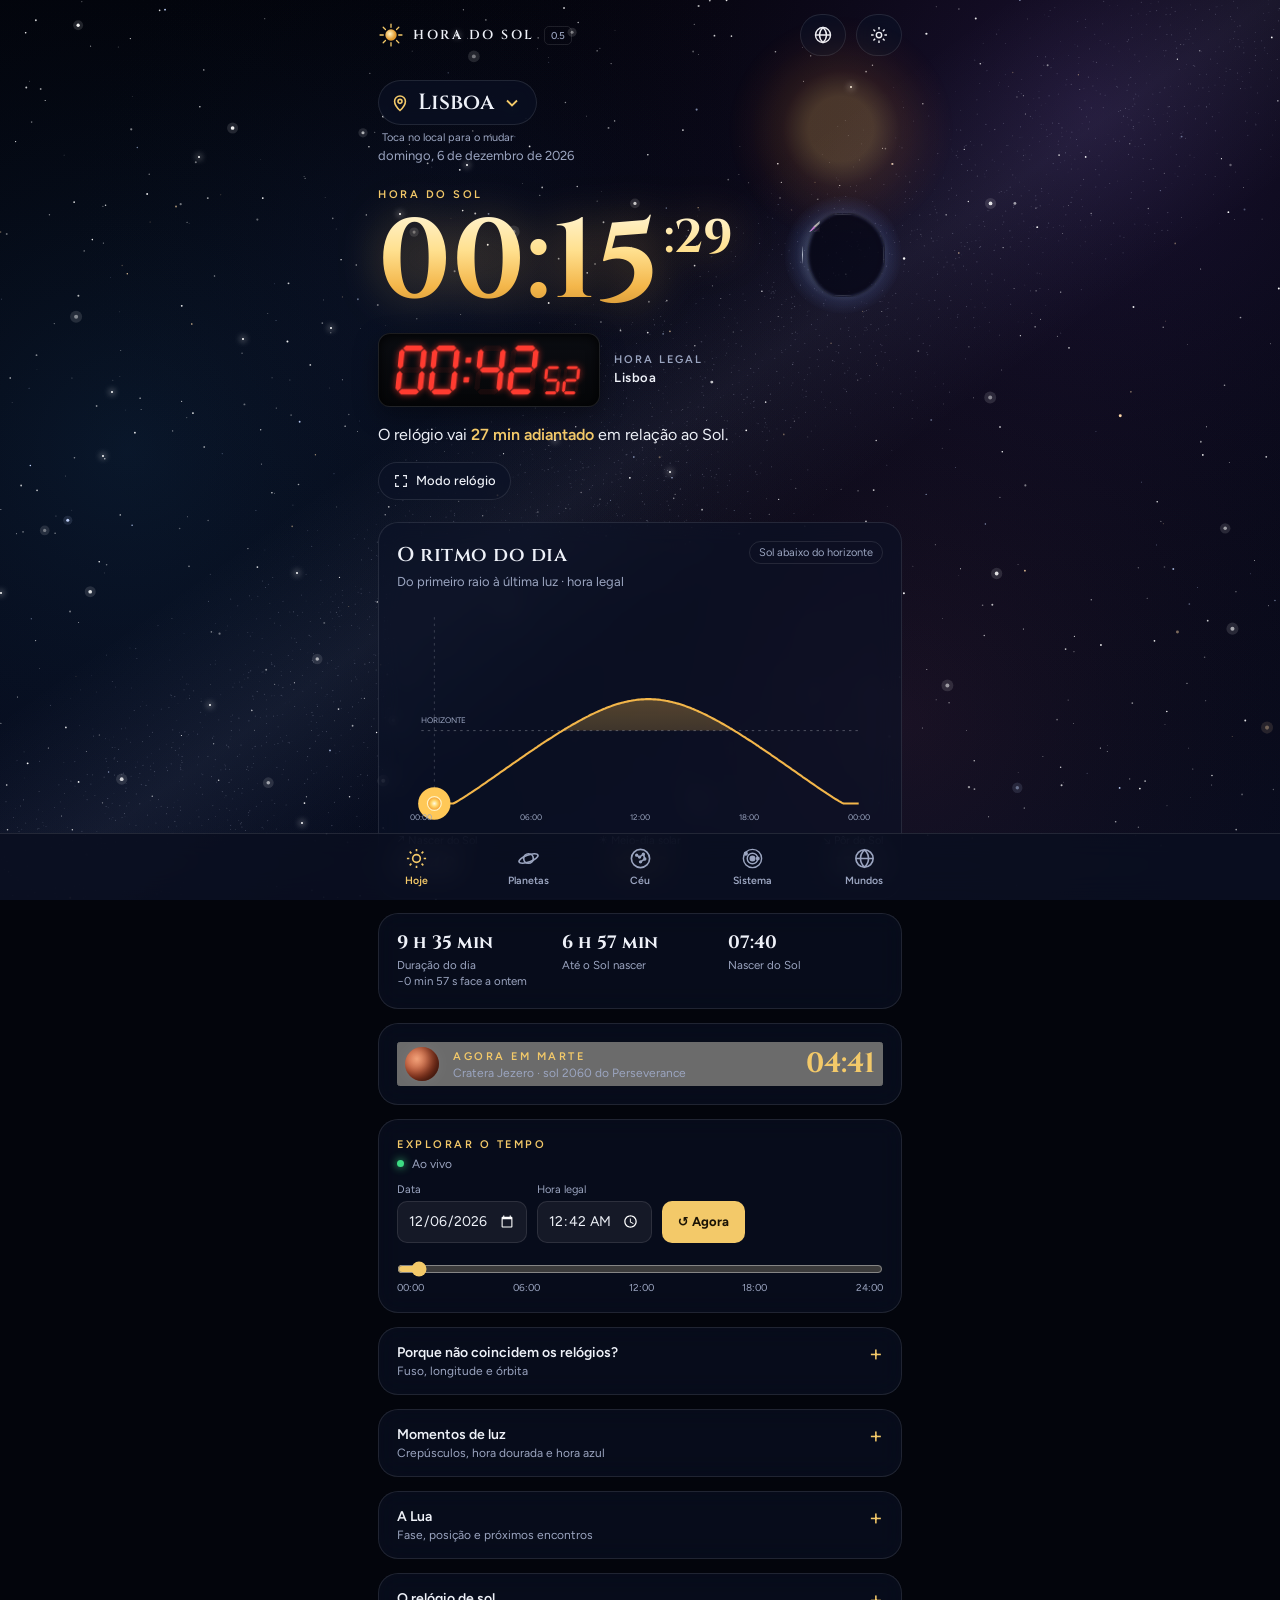
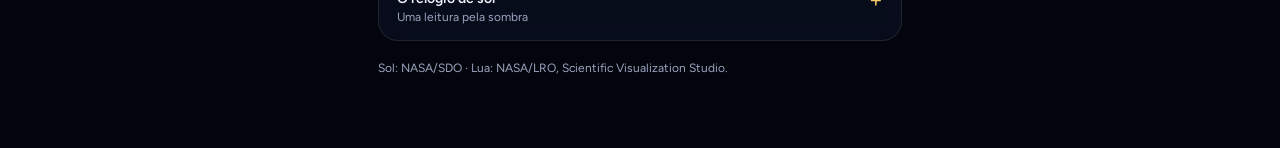
==== preview/index.html @ 91e5e66d "Página de teste 0.5: fotografias da NASA do Sol e da Lua, seletor de local mais claro" ====
<!doctype html>
<html lang="pt-PT">
<head>
<meta charset="utf-8">
<meta name="viewport" content="width=device-width, initial-scale=1, viewport-fit=cover">
<title>Hora do Sol</title>
<meta name="description" content="A hora do Sol e a hora legal, os planetas desta noite e que horas são para o Sol noutros mundos.">
<link rel="manifest" href="manifest.webmanifest?v=5">
<meta name="theme-color" content="#03050c">
<meta name="mobile-web-app-capable" content="yes">
<meta name="apple-mobile-web-app-capable" content="yes">
<meta name="apple-mobile-web-app-title" content="Hora do Sol">
<meta name="apple-mobile-web-app-status-bar-style" content="black-translucent">
<link rel="icon" type="image/png" href="icon-192.png">
<link rel="apple-touch-icon" href="apple-touch-icon.png">
<link rel="preconnect" href="https://fonts.googleapis.com">
<link rel="preconnect" href="https://fonts.gstatic.com" crossorigin>
<link href="https://fonts.googleapis.com/css2?family=Cinzel:wght@500;600;700&family=Figtree:wght@400;500;600;700;800&display=swap" rel="stylesheet">
<style>
:root{--serif:"Cinzel","Trajan Pro",Georgia,serif;--sans:"Figtree",system-ui,-apple-system,"Segoe UI",Roboto,sans-serif;
  --bg:#03050c;--ink:#eef1f8;--soft:#9ba5c0;--line:rgba(255,255,255,.1);--card:rgba(12,18,38,.58);--card-strong:rgba(10,15,32,.86);
  --gold:#f3c969;--gold2:#c98a2e;--accent:#8fb4ff;--lcd:#ff3b30;--lcd-glow:rgba(255,59,48,.75);--nav-h:66px;
  box-sizing:border-box;color-scheme:dark}
*,*::before,*::after{box-sizing:inherit}
[hidden]{display:none!important}
html{scroll-padding-top:env(safe-area-inset-top,0px)}
body{margin:0;background:var(--bg);color:var(--ink);font-family:var(--sans);-webkit-font-smoothing:antialiased;min-height:100vh;
  padding-top:env(safe-area-inset-top,0px);padding-bottom:calc(var(--nav-h) + env(safe-area-inset-bottom,0px))}
body[data-lcd="ambar"]{--lcd:#ffb300;--lcd-glow:rgba(255,179,0,.7)}
body[data-lcd="verde"]{--lcd:#3dff8f;--lcd-glow:rgba(61,255,143,.6)}
body[data-lcd="azul"]{--lcd:#4fc8ff;--lcd-glow:rgba(79,200,255,.7)}
body[data-theme="claro"]{--bg:#e9eef6;--ink:#13203a;--soft:#51607d;--line:rgba(19,32,58,.14);--card:rgba(255,255,255,.78);--card-strong:#fff;--gold:#b7791f;--gold2:#8a560c;--accent:#2f5fc4;color-scheme:light}
#space{position:fixed;inset:0;width:100%;height:100%;z-index:-2;display:block}
body[data-theme="claro"] #space,body[data-theme="claro"] .twinkles{display:none}
body[data-theme="claro"]{background:linear-gradient(180deg,#cfe0f5,#eef2f8 40%,#f5f3ee)}
.twinkles{position:fixed;inset:0;z-index:-1;pointer-events:none}
.twinkles i{position:absolute;width:2px;height:2px;border-radius:50%;background:#fff;box-shadow:0 0 6px 1px rgba(255,255,255,.8);animation:tw 4s ease-in-out infinite}
@keyframes tw{0%,100%{opacity:.15}50%{opacity:1}}
.wrap{max-width:560px;margin:0 auto;padding:0 18px}
button{font-family:inherit}
:focus-visible{outline:2px solid var(--gold);outline-offset:3px}

/* Topo */
.top{display:flex;align-items:center;gap:10px;padding:14px 0 6px}
.brand{display:flex;align-items:center;gap:9px;font:600 13px var(--serif);letter-spacing:2.5px;color:var(--ink);text-decoration:none;margin-right:auto}
.brand .sunmark{width:26px;height:26px}
.brand small{font:500 10px var(--sans);letter-spacing:0;border:1px solid var(--line);padding:2px 6px;border-radius:5px;color:var(--soft)}
.iconbtn{display:inline-flex;align-items:center;justify-content:center;gap:6px;min-width:42px;height:42px;padding:0 12px;border-radius:999px;border:1px solid var(--line);background:var(--card);color:var(--ink);cursor:pointer;-webkit-backdrop-filter:blur(8px);backdrop-filter:blur(8px);font:600 12px var(--sans)}
.iconbtn svg{width:20px;height:20px}
.iconbtn.active{border-color:var(--gold);color:var(--gold)}

/* Herói */
.hero{position:relative;padding:18px 0 8px;overflow:visible}
.sun-wrap{position:absolute;right:-34px;top:-28px;width:190px;height:190px;pointer-events:none;z-index:0;transition:opacity 1s}
.sun-halo{position:absolute;inset:-20px;border-radius:50%;background:radial-gradient(circle,rgba(255,190,90,.5) 0 20%,rgba(255,140,50,.22) 36%,rgba(255,110,30,.07) 55%,rgba(255,100,30,0) 70%)}
.sun-img{position:absolute;inset:0;width:100%;height:100%;object-fit:cover;mix-blend-mode:screen;
  -webkit-mask:radial-gradient(circle closest-side,#000 80%,transparent 95%);mask:radial-gradient(circle closest-side,#000 80%,transparent 95%)}
.moon-wrap{position:absolute;right:18px;top:152px;width:82px;height:82px;z-index:0;pointer-events:none;transition:opacity 1s}
.moon-halo{position:absolute;inset:-18px;border-radius:50%;background:radial-gradient(circle,rgba(170,200,255,.38) 0 40%,rgba(120,160,255,.14) 56%,rgba(120,160,255,0) 72%)}
.moon-img{position:absolute;inset:0;width:100%;height:100%;border-radius:50%;object-fit:cover;mix-blend-mode:screen;filter:sepia(.2) hue-rotate(180deg) saturate(1.5) brightness(1.1) contrast(1.05)}
body[data-spin="on"] .moon-img{animation:spin 60s linear infinite}
@keyframes spin{to{transform:rotate(360deg)}}
.moon-shade{position:absolute;inset:-1px;width:calc(100% + 2px);height:calc(100% + 2px)}
body[data-theme="claro"] .sun-img,body[data-theme="claro"] .moon-img{mix-blend-mode:normal}
.loc-pill{position:relative;display:inline-flex;align-items:center;gap:8px;padding:7px 14px 7px 11px;border:1px solid var(--line);border-radius:999px;background:var(--card);-webkit-backdrop-filter:blur(8px);backdrop-filter:blur(8px);cursor:pointer;font:600 22px var(--serif);color:var(--ink)}
.loc-pill .pin{width:20px;height:20px;color:var(--gold);flex:none}
.loc-pill .chev{width:20px;height:20px;color:var(--gold);flex:none}
.loc-pill:hover,.loc-pill:focus-within{border-color:var(--gold)}
.loc-pill .loc{position:absolute;inset:0;width:100%;height:100%;opacity:0;cursor:pointer;font-size:16px}
.loc-hint{font-size:11px;color:var(--soft);margin:6px 0 2px 4px}
.credit{margin:18px 0 4px;font-size:11px}
.hero>*:not(.sun-wrap):not(.moon-wrap){position:relative;z-index:1}
.place{display:flex;align-items:flex-end;justify-content:space-between;gap:12px;flex-wrap:wrap}
.loc option{color:#13203a;background:#fff}
.date{font-size:13px;color:var(--soft);line-height:1.5}
.world-title{font:600 26px var(--serif);margin:0}
.world-site{font-size:13px;color:var(--soft);margin-top:2px}
.world-back{margin-top:10px}
.eyebrow{font:600 11px var(--sans);letter-spacing:2.5px;text-transform:uppercase;color:var(--gold)}
.hero .eyebrow{margin-top:22px;display:flex;align-items:center;gap:8px}
.solar{font-family:var(--serif);font-weight:700;font-size:calc(clamp(64px,20vw,112px)*var(--clock-scale,1));line-height:1.02;letter-spacing:1px;white-space:nowrap;margin:6px 0 2px;
  background:linear-gradient(180deg,#fff6d8 0%,#ffe08f 38%,#f3b64a 70%,#c98a2e 100%);-webkit-background-clip:text;background-clip:text;color:transparent;
  filter:drop-shadow(0 0 22px rgba(243,190,90,.35));font-variant-numeric:lining-nums tabular-nums}
.solar .sec{font-size:.42em;letter-spacing:0;margin-left:4px;vertical-align:.95em}
body[data-theme="claro"] .solar{background:linear-gradient(180deg,#c98a2e,#8a560c);-webkit-background-clip:text;background-clip:text;filter:none}
.lcd-block{display:flex;align-items:center;gap:14px;flex-wrap:wrap;margin-top:12px}
.lcd{display:inline-flex;align-items:center;padding:10px 14px;border-radius:12px;background:linear-gradient(180deg,#0b0d12,#050608);border:1px solid rgba(255,255,255,.09);box-shadow:inset 0 2px 12px rgba(0,0,0,.9),0 8px 24px rgba(0,0,0,.35)}
.lcd svg{display:block;height:calc(clamp(36px,10vw,52px)*var(--clock-scale,1));width:auto;overflow:visible}
.lcd .on{fill:var(--lcd);filter:drop-shadow(0 0 4px var(--lcd-glow))}
.lcd .off{fill:var(--lcd);opacity:.07}
.lcd-label{font:600 11px var(--sans);letter-spacing:2px;text-transform:uppercase;color:var(--soft);line-height:1.5}
.lcd-label b{display:block;color:var(--ink);font-weight:600;letter-spacing:.5px;text-transform:none;font-size:13px}
.sentence{font-size:16px;line-height:1.55;margin:16px 0 0;max-width:38ch}
.sentence strong{color:var(--gold);font-weight:600}
.hero-actions{display:flex;gap:10px;margin-top:14px;flex-wrap:wrap}
.chipbtn{display:inline-flex;align-items:center;gap:7px;border:1px solid var(--line);background:var(--card);color:var(--ink);border-radius:999px;padding:8px 14px;min-height:38px;font:500 13px var(--sans);cursor:pointer;-webkit-backdrop-filter:blur(8px);backdrop-filter:blur(8px)}
.chipbtn svg{width:16px;height:16px}
.hero-visual{margin-top:16px}
.hero-visual:empty{display:none}
.hero-visual svg{display:block;width:min(100%,330px);height:auto}

/* Cartões */
.card{background:var(--card);border:1px solid var(--line);border-radius:20px;padding:18px;margin:14px 0;-webkit-backdrop-filter:blur(12px);backdrop-filter:blur(12px)}
.card h2,.section-title{font:600 20px var(--serif);margin:0;letter-spacing:.5px}
.card .sub{font-size:13px;color:var(--soft);margin:4px 0 0;line-height:1.5}
.card-top{display:flex;justify-content:space-between;align-items:flex-start;gap:10px}
.pill{font-size:11px;border:1px solid var(--line);padding:4px 9px;border-radius:999px;color:var(--soft);white-space:nowrap}
.arc{display:block;width:100%;height:auto;margin:10px 0 2px;overflow:visible}
.arc text{font:10px var(--sans);fill:var(--soft)}
.pulse{animation:pulse 2.6s ease-in-out infinite;transform-box:fill-box;transform-origin:center}
@keyframes pulse{0%,100%{opacity:.18;transform:scale(1)}50%{opacity:.45;transform:scale(1.35)}}
.events{display:grid;grid-template-columns:repeat(3,1fr);gap:8px;margin-top:6px}
.events>div:nth-child(2){text-align:center}.events>div:last-child{text-align:right}
.events span{display:block;font-size:11px;color:var(--soft)}
.events b{display:block;font:700 22px var(--serif);margin-top:4px;font-variant-numeric:lining-nums tabular-nums}
.events .noon b{color:var(--gold)}
.stats{display:grid;grid-template-columns:repeat(3,1fr);gap:10px}
.stat b{display:block;font:700 18px var(--serif);font-variant-numeric:lining-nums tabular-nums;line-height:1.25}
.stat span{display:block;font-size:11.5px;color:var(--soft);line-height:1.4;margin-top:3px}
.teaser{display:flex;align-items:center;gap:14px;cursor:pointer;width:100%;text-align:left;color:inherit;font:inherit}
.planet-dot{flex:none;width:34px;height:34px;border-radius:50%;box-shadow:inset -7px -5px 12px rgba(0,0,0,.55),0 0 14px rgba(255,255,255,.08)}
.teaser .t-main{flex:1;min-width:0}
.teaser .t-time{font:700 28px var(--serif);color:var(--gold);font-variant-numeric:lining-nums tabular-nums}

/* Explorar */
.inputs{display:flex;gap:10px;align-items:end;flex-wrap:wrap;margin-top:12px}
.inputs label{display:grid;gap:5px;font-size:11px;color:var(--soft)}
.inputs input,.field input,.field select{font:14px var(--sans);min-height:42px;border:1px solid var(--line);background:rgba(255,255,255,.06);border-radius:10px;color:var(--ink);padding:8px 10px}
body[data-theme="claro"] .inputs input,body[data-theme="claro"] .field input,body[data-theme="claro"] .field select{background:#fff}
.btn{min-height:42px;border:0;border-radius:10px;padding:9px 16px;background:var(--gold);color:#1b1305;font:700 13px var(--sans);cursor:pointer}
input[type=range]{width:100%;margin:18px 0 4px;accent-color:var(--gold)}
.range-scale{display:flex;justify-content:space-between;font-size:10px;color:var(--soft)}
.status{display:flex;align-items:center;gap:8px;font-size:12px;color:var(--soft)}
.dot{width:7px;height:7px;border-radius:50%;background:#3ddc84;box-shadow:0 0 8px #3ddc84}
.status.paused .dot{background:var(--gold);box-shadow:0 0 8px var(--gold)}
#timeNote:empty{display:none}
.muted{font-size:12px;color:var(--soft);line-height:1.6}

/* Linhas e painéis */
details.card{padding:0}
details.card>summary{list-style:none;cursor:pointer;padding:16px 44px 16px 18px;position:relative;font-weight:600;font-size:14px}
details.card>summary::-webkit-details-marker{display:none}
details.card>summary::after{content:'+';position:absolute;right:18px;top:12px;font-size:22px;color:var(--gold);font-weight:400}
details.card[open]>summary::after{content:'−'}
details.card>summary span{display:block;font-size:12px;font-weight:400;color:var(--soft);margin-top:3px}
.detail-body{padding:0 18px 18px}
.rows{margin:0}
.row{display:grid;grid-template-columns:1fr auto;gap:12px;align-items:baseline;padding:10px 0;border-top:1px solid var(--line);font-size:14px}
.rows .row:first-child{border-top:0}
.row .k small{display:block;color:var(--soft);font-size:12px;margin-top:2px}
.row .v{font-variant-numeric:tabular-nums;text-align:right}
.row.key .k,.row.key .v{font-weight:700}
.row.past{opacity:.5}
.row.now{border-top:2px solid var(--gold)}.row.now .k{color:var(--gold);font-weight:600}
.row.total{border-top:1.5px solid var(--ink);font-weight:700}
.chart{width:100%;height:auto;display:block;color:var(--ink)}
.lede{font-size:14px;color:var(--soft);line-height:1.55;margin:0 0 12px}
.moon-head{display:flex;gap:14px;align-items:center;margin-bottom:8px}
.moon-head svg{width:84px;height:84px;flex:none}
.moon-name{font:600 22px var(--serif)}
.moon-sub{font-size:13px;color:var(--soft);margin-top:3px}
.dial-wrap{display:flex;justify-content:center}
.dial{width:min(100%,320px);height:auto}

/* Planetas, céu, sistema, mundos */
.view{display:none}.view.on{display:block;animation:fade .35s ease}
@keyframes fade{from{opacity:0;transform:translateY(6px)}to{opacity:1;transform:none}}
.view-head{padding:22px 0 4px}
.view-head h1{font:600 26px var(--serif);margin:6px 0 0;letter-spacing:.5px}
.view-head p{font-size:14px;color:var(--soft);margin:6px 0 0;line-height:1.55}
.pl{display:flex;gap:14px;align-items:flex-start}
.pl .planet-dot{width:40px;height:40px;margin-top:2px}
.pl-main{flex:1;min-width:0}
.pl-name{display:flex;justify-content:space-between;align-items:baseline;gap:8px}
.pl-name b{font:600 19px var(--serif)}
.badge{font-size:11px;padding:3px 9px;border-radius:999px;border:1px solid var(--line);color:var(--soft);white-space:nowrap}
.badge.yes{border-color:rgba(61,220,132,.5);color:#6ff0a5}
body[data-theme="claro"] .badge.yes{color:#157a3f}
.pl-line{font-size:13.5px;line-height:1.55;margin-top:5px}
.pl-line.soft{color:var(--soft)}
.skymap{display:block;width:100%;max-width:460px;margin:6px auto 0;height:auto}
.legend{display:flex;flex-wrap:wrap;gap:6px 14px;font-size:12px;color:var(--soft);margin-top:10px}
.legend i{display:inline-block;width:10px;height:10px;border-radius:50%;margin-right:6px;vertical-align:-1px}
.orbit-svg{display:block;width:100%;max-width:460px;margin:0 auto;height:auto}
.worlds{display:grid;gap:10px}
.world{display:flex;gap:14px;align-items:center;text-align:left;width:100%;border:1px solid var(--line);background:var(--card);border-radius:18px;padding:14px;color:inherit;cursor:pointer;-webkit-backdrop-filter:blur(10px);backdrop-filter:blur(10px)}
.world.cur{border-color:var(--gold)}
.world-main{flex:1;min-width:0}
.world-main b{font:600 17px var(--serif)}
.world-main .muted{font-size:12px}
.world-time{text-align:right;font:700 20px var(--serif);color:var(--gold);font-variant-numeric:lining-nums tabular-nums}
.world-time small{display:block;font:400 10px var(--sans);color:var(--soft);letter-spacing:.5px}
.compare{width:100%;border-collapse:collapse;font-size:13px}
.compare th{font:600 11px var(--sans);letter-spacing:1px;text-transform:uppercase;color:var(--soft);text-align:left;padding:8px 6px;border-bottom:1px solid var(--line)}
.compare td{padding:10px 6px;border-bottom:1px solid var(--line);vertical-align:top;font-variant-numeric:tabular-nums}
.compare td:first-child{font-weight:600;white-space:nowrap}
.compare tr.me td{color:var(--gold)}
.table-scroll{overflow-x:auto}
.routine{display:grid;grid-template-columns:repeat(2,1fr);gap:10px;margin-top:12px}
.field{display:grid;gap:5px;font-size:12px;color:var(--soft)}
.field input,.field select{width:100%}
.conv .row .v b{font:700 18px var(--serif);color:var(--gold)}
.fact{font-size:13px;color:var(--soft);font-style:italic;margin-top:4px}

/* Navegação inferior */
.nav{position:fixed;left:0;right:0;bottom:0;z-index:20;background:var(--card-strong);border-top:1px solid var(--line);-webkit-backdrop-filter:blur(14px);backdrop-filter:blur(14px);padding-bottom:env(safe-area-inset-bottom,0px)}
.nav-in{max-width:560px;margin:0 auto;display:grid;grid-template-columns:repeat(5,1fr);height:var(--nav-h)}
.nav button{background:none;border:0;color:var(--soft);display:flex;flex-direction:column;align-items:center;justify-content:center;gap:4px;font:600 10.5px var(--sans);cursor:pointer;padding:0 2px}
.nav button svg{width:23px;height:23px}
.nav button[aria-current="page"]{color:var(--gold)}

/* Folhas (definições e mundos) */
dialog.sheet{border:0;padding:0;background:var(--card-strong);color:var(--ink);width:min(560px,100%);max-width:100%;max-height:88vh;margin:auto auto 0;border-radius:22px 22px 0 0;box-shadow:0 -10px 40px rgba(0,0,0,.5)}
dialog.sheet::backdrop{background:rgba(2,4,10,.6)}
@media(min-width:700px){dialog.sheet{margin:auto;border-radius:20px}}
.sheet-inner{padding:20px 20px calc(22px + env(safe-area-inset-bottom,0px));overflow:auto;max-height:88vh}
.sheet-head{display:flex;justify-content:space-between;align-items:center;gap:12px;margin-bottom:6px}
.sheet-head h2{font:600 22px var(--serif);margin:0}
.sheet fieldset{border:0;padding:0;margin:18px 0 0}
.sheet legend{font:600 10px var(--sans);letter-spacing:2px;text-transform:uppercase;color:var(--soft);margin-bottom:9px}
.opts{display:flex;flex-wrap:wrap;gap:8px}
.opt{display:inline-flex;align-items:center;gap:8px;border:1px solid var(--line);background:transparent;color:inherit;border-radius:999px;padding:8px 14px;min-height:40px;font:500 13px var(--sans);cursor:pointer}
.opt[aria-pressed="true"]{background:var(--ink);color:var(--bg);border-color:var(--ink)}
.opt .sw{width:14px;height:14px;border-radius:50%;flex:none}
.linkbtn{background:none;border:0;color:var(--soft);font:500 13px var(--sans);text-decoration:underline;cursor:pointer;padding:8px 0;margin-top:18px}

/* Modo relógio */
.clockmode{position:fixed;inset:0;z-index:50;display:none;flex-direction:column;align-items:center;justify-content:center;gap:22px;background:radial-gradient(ellipse at 70% 20%,rgba(255,180,60,.12),transparent 55%),#02030a;text-align:center;padding:24px}
.clockmode.on{display:flex}
.clockmode .solar{font-size:min(26vw,30vh)}
.clockmode .lcd svg{height:min(13vw,14vh)}
.clockmode .cm-hint{position:absolute;bottom:calc(20px + env(safe-area-inset-bottom,0px));font-size:12px;color:#7f89a6}
@media(orientation:landscape) and (max-height:500px){.clockmode{flex-direction:row;gap:40px}}
@media(prefers-reduced-motion:reduce){*{animation:none!important;transition:none!important}}
</style>
</head>
<body data-theme="espaco" data-lcd="vermelho" data-spin="on">
<canvas id="space" aria-hidden="true"></canvas>
<div class="twinkles" id="twinkles" aria-hidden="true"></div>
<div class="wrap">
<header class="top">
  <a href="#" class="brand" id="brand"><svg class="sunmark" viewBox="0 0 32 32" aria-hidden="true"><defs><radialGradient id="bm" cx="40%" cy="40%"><stop offset="0" stop-color="#fff3c4"/><stop offset="1" stop-color="#e29a2e"/></radialGradient></defs><circle cx="16" cy="16" r="7" fill="url(#bm)"/><g stroke="#f3c969" stroke-width="1.6" stroke-linecap="round"><path d="M16 2.5v4M16 25.5v4M2.5 16h4M25.5 16h4M6.4 6.4l2.8 2.8M22.8 22.8l2.8 2.8M6.4 25.6l2.8-2.8M22.8 9.2l2.8-2.8"/></g></svg>HORA DO SOL <small>0.5</small></a>
  <button class="iconbtn" id="worldBtn" type="button" aria-label="Mudar de mundo" aria-haspopup="dialog"><svg viewBox="0 0 24 24" fill="none" stroke="currentColor" stroke-width="1.7"><circle cx="12" cy="12" r="9"/><path d="M3 12h18M12 3c2.8 2.6 4.2 5.6 4.2 9s-1.4 6.4-4.2 9c-2.8-2.6-4.2-5.6-4.2-9S9.2 5.6 12 3z"/></svg></button>
  <button class="iconbtn" id="settingsBtn" type="button" aria-label="Aspeto" aria-haspopup="dialog"><svg viewBox="0 0 24 24" fill="none" stroke="currentColor" stroke-width="1.7"><circle cx="12" cy="12" r="3.2"/><path d="M12 2.5v3M12 18.5v3M2.5 12h3M18.5 12h3M5.3 5.3l2.1 2.1M16.6 16.6l2.1 2.1M5.3 18.7l2.1-2.1M16.6 7.4l2.1-2.1"/></svg></button>
</header>

<!-- ===================== HOJE ===================== -->
<main class="view on" id="view-hoje">
  <section class="hero">
    <div class="sun-wrap" id="sunWrap" aria-hidden="true"><div class="sun-halo"></div><img class="sun-img" id="sunImg" src="sol.jpg" alt=""></div>
    <div class="moon-wrap" id="moonWrap" aria-hidden="true"><div class="moon-halo"></div><img class="moon-img" src="lua.jpg" alt=""><svg class="moon-shade" id="moonShade" viewBox="0 0 100 100"></svg></div>
    <div id="earthHead">
      <div class="place"><label class="loc-pill" for="loc"><svg class="pin" viewBox="0 0 24 24" fill="none" stroke="currentColor" stroke-width="1.9" aria-hidden="true"><path d="M12 21s-6.5-5.6-6.5-11a6.5 6.5 0 0 1 13 0c0 5.4-6.5 11-6.5 11z"/><circle cx="12" cy="10" r="2.4"/></svg><span id="locName">Lisboa</span><svg class="chev" viewBox="0 0 24 24" fill="none" stroke="currentColor" stroke-width="2.2" aria-hidden="true"><path d="M6 9l6 6 6-6"/></svg><select class="loc" id="loc" aria-label="Mudar de local"></select></label></div>
      <div class="loc-hint">Toca no local para o mudar</div>
      <div class="date" id="date"></div>
      <div class="muted" id="note" role="status" hidden></div>
    </div>
    <div id="worldHead" hidden>
      <h1 class="world-title" id="worldTitle"></h1>
      <div class="world-site" id="worldSite"></div>
    </div>
    <div class="hero-visual" id="heroVisual"></div>
    <div class="eyebrow" id="solarLabel">Hora do Sol</div>
    <div class="solar" id="solar">--:--</div>
    <div class="lcd-block">
      <div class="lcd" id="lcd" aria-label="Hora legal"></div>
      <div class="lcd-label" id="lcdLabel">Hora legal<b id="lcdPlace">Lisboa</b></div>
    </div>
    <p class="sentence" id="sentence"></p>
    <div class="hero-actions">
      <button class="chipbtn" id="clockModeBtn" type="button"><svg viewBox="0 0 24 24" fill="none" stroke="currentColor" stroke-width="1.8"><path d="M4 9V4h5M20 9V4h-5M4 15v5h5M20 15v5h-5"/></svg>Modo relógio</button>
      <button class="chipbtn" id="backEarthBtn" type="button" hidden>← Voltar à Terra</button>
    </div>
  </section>

  <section class="card">
    <div class="card-top"><div><h2 id="arcTitle">O ritmo do dia</h2><p class="sub" id="arcSub">Do primeiro raio à última luz.</p></div><span class="pill" id="sunState"></span></div>
    <svg class="arc" id="sunArc" viewBox="0 0 600 280" role="img" aria-label="Percurso do Sol ao longo do dia"></svg>
    <div class="events"><div><span>↗ Nascer do Sol</span><b id="riseTime"></b></div><div class="noon"><span>☀ Meio-dia solar</span><b id="noonTime"></b></div><div><span>↘ Pôr do Sol</span><b id="setTime"></b></div></div>
  </section>

  <section class="card"><div class="stats" id="stats"></div></section>

  <section class="card" id="marsTeaserCard"><button class="teaser" id="marsTeaser" type="button"><span class="planet-dot" style="background:radial-gradient(circle at 35% 35%,#f1a27a,#b8492a 60%,#5a1d10)"></span><span class="t-main"><span class="eyebrow">Agora em Marte</span><span class="muted" style="display:block">Cratera Jezero · <span id="teaserSol"></span></span></span><span class="t-time" id="teaserTime">--:--</span></button></section>

  <section class="card" aria-label="Explorar data e hora">
    <div class="card-top"><div><div class="eyebrow">Explorar o tempo</div><div class="status" id="status" style="margin-top:6px"><span class="dot"></span><span id="statusText">Ao vivo</span></div></div></div>
    <div class="inputs"><label>Data<input type="date" id="dateInput" min="1900-01-01" max="2100-12-31"></label><label>Hora legal<input type="time" id="timeInput"></label><button class="btn" id="nowBtn" type="button">↺ Agora</button></div>
    <input type="range" id="slider" min="0" max="1439" step="1" aria-label="Hora do dia">
    <div class="range-scale"><span>00:00</span><span>06:00</span><span>12:00</span><span>18:00</span><span>24:00</span></div>
    <p id="timeNote" role="status" class="muted"></p>
  </section>

  <div id="earthDetails">
    <details class="card"><summary>Porque não coincidem os relógios?<span>Fuso, longitude e órbita</span></summary><div class="detail-body"><p class="lede">A hora legal segue o fuso; a hora do Sol segue o Sol no céu deste lugar.</p><div class="rows" id="explain"></div><h2 style="font:600 18px var(--serif);margin:18px 0 6px">Equação do tempo</h2><p class="lede" id="eotLede"></p><svg class="chart" id="eot" viewBox="0 0 340 140" role="img" aria-label="Equação do tempo"></svg></div></details>
    <details class="card"><summary>Momentos de luz<span>Crepúsculos, hora dourada e hora azul</span></summary><div class="detail-body"><div class="rows" id="sunRows"></div></div></details>
    <details class="card"><summary>A Lua<span>Fase, posição e próximos encontros</span></summary><div class="detail-body"><div class="moon-head"><svg id="moonSvg" viewBox="0 0 110 110" role="img" aria-label="Fase da Lua"></svg><div><div class="moon-name" id="moonName"></div><div class="moon-sub" id="moonSub"></div></div></div><div class="rows" id="moonRows"></div></div></details>
    <details class="card" id="dialPanel"><summary>O relógio de sol<span>Uma leitura pela sombra</span></summary><div class="detail-body"><p class="lede">Mostrador horizontal orientado a norte, com as linhas horárias calculadas para a latitude.</p><div class="dial-wrap"><svg class="dial" id="dial" viewBox="0 0 320 320" role="img" aria-label="Relógio de sol"></svg></div></div></details>
  </div>
  <p class="muted credit"><span id="sunCredit">Sol: NASA/SDO</span> · Lua: NASA/LRO, Scientific Visualization Studio.</p>
  <div id="worldDetails" hidden>
    <section class="card"><h2>Este mundo</h2><div class="rows" id="worldRows" style="margin-top:8px"></div><p class="fact" id="worldFact"></p></section>
  </div>
</main>

<!-- ===================== PLANETAS ===================== -->
<main class="view" id="view-planetas">
  <div class="view-head"><div class="eyebrow">Esta noite</div><h1>Planetas visíveis</h1><p id="nightInfo"></p></div>
  <div id="planetList"></div>
  <p class="muted">Brilho em magnitude: quanto mais baixo o número, mais brilhante. Abaixo de 6 vê-se a olho nu num céu escuro.</p>
</main>

<!-- ===================== CÉU ===================== -->
<main class="view" id="view-ceu">
  <div class="view-head"><div class="eyebrow">Mapa do céu</div><h1 id="skyTitle">O céu agora</h1><p>Segura o telemóvel por cima da cabeça, com o topo do ecrã virado para norte. O centro é o ponto mesmo por cima de ti.</p></div>
  <section class="card"><svg class="skymap" id="skymap" viewBox="0 0 400 400" role="img" aria-label="Mapa do céu"></svg>
  <div class="legend" id="skyLegend"></div></section>
  <p class="muted">Muda a data e a hora em Hoje → Explorar o tempo para ver o céu noutro momento.</p>
</main>

<!-- ===================== SISTEMA ===================== -->
<main class="view" id="view-sistema">
  <div class="view-head"><div class="eyebrow">Sistema solar hoje</div><h1>Onde está cada planeta</h1><p>Vista de cima do Sistema Solar, com os planetas na posição real desta data. As distâncias estão comprimidas para caberem todos.</p></div>
  <section class="card"><svg class="orbit-svg" id="orbits" viewBox="0 0 400 400" role="img" aria-label="Posição dos planetas"></svg></section>
  <section class="card"><h2>Distância à Terra</h2><div class="rows" id="distRows" style="margin-top:6px"></div></section>
</main>

<!-- ===================== MUNDOS ===================== -->
<main class="view" id="view-mundos">
  <div class="view-head"><div class="eyebrow">Mundos</div><h1>E se estivéssemos noutro mundo?</h1><p>Que horas são para o Sol em cada mundo, quanto dura lá um dia e quanto dura um ano. Toca num mundo para o veres em Hoje.</p></div>
  <div class="worlds" id="worldCards"></div>
  <section class="card"><h2>Lado a lado</h2><div class="table-scroll"><table class="compare" id="compare"></table></div></section>
  <section class="card" id="routineCard">
    <h2>O teu dia noutro planeta</h2>
    <p class="sub">Indica o teu dia na Terra, em hora legal. A app vê a que hora do Sol isso corresponde aqui e leva o mesmo ritmo solar para outro mundo.</p>
    <div class="field" style="margin-top:12px"><span>Mundo</span><select id="routineWorld"></select></div>
    <div class="routine" id="routineInputs"></div>
    <div class="rows conv" id="routineOut" style="margin-top:14px"></div>
  </section>
</main>
</div>

<nav class="nav" aria-label="Secções"><div class="nav-in">
  <button type="button" data-view="hoje" aria-current="page"><svg viewBox="0 0 24 24" fill="none" stroke="currentColor" stroke-width="1.7"><circle cx="12" cy="12" r="4"/><path d="M12 2v2.5M12 19.5V22M2 12h2.5M19.5 12H22M4.9 4.9l1.8 1.8M17.3 17.3l1.8 1.8M4.9 19.1l1.8-1.8M17.3 6.7l1.8-1.8"/></svg>Hoje</button>
  <button type="button" data-view="planetas"><svg viewBox="0 0 24 24" fill="none" stroke="currentColor" stroke-width="1.7"><circle cx="12" cy="12" r="5"/><ellipse cx="12" cy="12" rx="10.5" ry="3.6" transform="rotate(-20 12 12)"/></svg>Planetas</button>
  <button type="button" data-view="ceu"><svg viewBox="0 0 24 24" fill="none" stroke="currentColor" stroke-width="1.7"><circle cx="12" cy="12" r="9.5"/><path d="M8 8.5l3 2 4-3 1.5 5-4.5 3" /><circle cx="8" cy="8.5" r=".9" fill="currentColor"/><circle cx="11" cy="10.5" r=".9" fill="currentColor"/><circle cx="15" cy="7.5" r=".9" fill="currentColor"/><circle cx="16.5" cy="12.5" r=".9" fill="currentColor"/><circle cx="12" cy="15.5" r=".9" fill="currentColor"/></svg>Céu</button>
  <button type="button" data-view="sistema"><svg viewBox="0 0 24 24" fill="none" stroke="currentColor" stroke-width="1.5"><circle cx="12" cy="12" r="2.4" fill="currentColor"/><circle cx="12" cy="12" r="5.5"/><circle cx="12" cy="12" r="9.5"/><circle cx="17.5" cy="12" r="1.3" fill="currentColor"/><circle cx="5" cy="7" r="1.5" fill="currentColor"/></svg>Sistema</button>
  <button type="button" data-view="mundos"><svg viewBox="0 0 24 24" fill="none" stroke="currentColor" stroke-width="1.7"><circle cx="12" cy="12" r="9"/><path d="M3 12h18M12 3c2.8 2.6 4.2 5.6 4.2 9s-1.4 6.4-4.2 9c-2.8-2.6-4.2-5.6-4.2-9S9.2 5.6 12 3z"/></svg>Mundos</button>
</div></nav>

<dialog class="sheet" id="worldSheet" aria-labelledby="worldSheetTitle"><div class="sheet-inner">
  <div class="sheet-head"><h2 id="worldSheetTitle">Escolhe um mundo</h2><button class="btn" type="button" data-close>Fechar</button></div>
  <p class="muted">Que horas são para o Sol em cada mundo, neste momento.</p>
  <div class="worlds" id="worldPicker" style="margin-top:12px"></div>
</div></dialog>

<dialog class="sheet" id="settings" aria-labelledby="settingsTitle"><div class="sheet-inner">
  <div class="sheet-head"><h2 id="settingsTitle">Aspeto</h2><button class="btn" type="button" data-close>Fechar</button></div>
  <div id="settingsBody"></div>
  <button class="linkbtn" type="button" id="settingsReset">Repor predefinições</button>
</div></dialog>

<div class="clockmode" id="clockMode" role="dialog" aria-label="Modo relógio">
  <div><div class="eyebrow" id="cmLabel">Hora do Sol</div><div class="solar" id="cmSolar">--:--</div></div>
  <div><div class="lcd" id="cmLcd"></div><div class="lcd-label" style="margin-top:10px" id="cmLcdLabel">Hora legal</div></div>
  <div class="cm-hint">Toca no ecrã para sair</div>
</div>

<script>

// ---------- Cálculos astronómicos (sem DOM, reutilizáveis em Kotlin) ----------
const rad = Math.PI/180, deg = 180/Math.PI;
const mod = (a,b) => ((a % b) + b) % b;
const jd = ms => ms/86400000 + 2440587.5;

function sun(ms){
  const d = jd(ms) - 2451545, T = d/36525;
  const L0 = mod(280.46646 + T*(36000.76983 + 0.0003032*T), 360);
  const M = 357.52911 + T*(35999.05029 - 0.0001537*T);
  const e = 0.016708634 - T*(0.000042037 + 0.0000001267*T);
  const Mr = M*rad;
  const C = Math.sin(Mr)*(1.914602 - T*(0.004817 + 0.000014*T)) + Math.sin(2*Mr)*(0.019993 - 0.000101*T) + Math.sin(3*Mr)*0.000289;
  const omega = 125.04 - 1934.136*T;
  const lambda = L0 + C - 0.00569 - 0.00478*Math.sin(omega*rad);
  const eps0 = 23 + (26 + (21.448 - T*(46.815 + T*(0.00059 - T*0.001813)))/60)/60;
  const eps = eps0 + 0.00256*Math.cos(omega*rad);
  const dec = Math.asin(Math.sin(eps*rad)*Math.sin(lambda*rad));
  const y = Math.tan(eps*rad/2)**2, L0r = L0*rad;
  const eot = 4*deg*(y*Math.sin(2*L0r) - 2*e*Math.sin(Mr) + 4*e*y*Math.sin(Mr)*Math.cos(2*L0r) - 0.5*y*y*Math.sin(4*L0r) - 1.25*e*e*Math.sin(2*Mr));
  return {dec, eot, lambda: mod(lambda,360)};
}

// Posição do Sol + hora solar verdadeira (minutos desde a meia-noite solar)
function sunPos(ms, lat, lon){
  const s = sun(ms);
  const utcMin = mod(ms/60000, 1440);
  const tst = mod(utcMin + 4*lon + s.eot, 1440);
  const Hd = tst/4 - 180, H = Hd*rad, phi = lat*rad;
  const alt = Math.asin(Math.sin(phi)*Math.sin(s.dec) + Math.cos(phi)*Math.cos(s.dec)*Math.cos(H))*deg;
  const az = mod(Math.atan2(Math.sin(H), Math.cos(H)*Math.sin(phi) - Math.tan(s.dec)*Math.cos(phi))*deg + 180, 360);
  return {alt, az, H: Hd, tst, eot: s.eot, lambda: s.lambda};
}

function moon(ms){
  const d = jd(ms) - 2451545, T = d/36525;
  const Lp = 218.3164477 + 481267.88123421*T;
  const D  = 297.8501921 + 445267.1114034*T;
  const M  = 357.5291092 + 35999.0502909*T;
  const Mp = 134.9633964 + 477198.8675055*T;
  const F  = 93.2720950 + 483202.0175233*T;
  const s = x => Math.sin(x*rad), c = x => Math.cos(x*rad);
  const lon = Lp + 6.289*s(Mp) + 1.274*s(2*D-Mp) + 0.658*s(2*D) + 0.214*s(2*Mp) - 0.186*s(M) - 0.114*s(2*F)
    + 0.059*s(2*D-2*Mp) + 0.057*s(2*D-M-Mp) + 0.053*s(2*D+Mp) + 0.046*s(2*D-M) + 0.041*s(Mp-M) - 0.035*s(D) - 0.030*s(Mp+M);
  const lat = 5.128*s(F) + 0.281*s(Mp+F) + 0.278*s(Mp-F) + 0.173*s(2*D-F) + 0.055*s(2*D-Mp+F) + 0.046*s(2*D-Mp-F) + 0.033*s(2*D+F);
  const dist = 385001 - 20905*c(Mp) - 3699*c(2*D-Mp) - 2956*c(2*D) - 570*c(2*Mp) + 246*c(2*Mp-2*D) - 205*c(M-2*D) - 171*c(Mp+2*D) - 152*c(Mp+M-2*D);
  const eps = (23.4393 - 3.563e-7*d)*rad, l = lon*rad, b = lat*rad;
  const ra = Math.atan2(Math.sin(l)*Math.cos(eps) - Math.tan(b)*Math.sin(eps), Math.cos(l));
  const dec = Math.asin(Math.sin(b)*Math.cos(eps) + Math.cos(b)*Math.sin(eps)*Math.sin(l));
  const i = 180 - D - 6.289*s(Mp) + 2.100*s(M) - 1.274*s(2*D-Mp) - 0.658*s(2*D) - 0.214*s(2*Mp) - 0.110*s(D);
  return {lon: mod(lon,360), ra, dec, dist, illum: (1 + c(i))/2, par: Math.asin(6378.14/dist)*deg, d, T};
}

function moonPos(ms, lat, lon){
  const m = moon(ms);
  const gmst = mod(280.46061837 + 360.98564736629*m.d + 0.000387933*m.T*m.T, 360);
  const H = (gmst + lon)*rad - m.ra, phi = lat*rad;
  const alt = Math.asin(Math.sin(phi)*Math.sin(m.dec) + Math.cos(phi)*Math.cos(m.dec)*Math.cos(H))*deg;
  const az = mod(Math.atan2(Math.sin(H), Math.cos(H)*Math.sin(phi) - Math.tan(m.dec)*Math.cos(phi))*deg + 180, 360);
  return {alt, az, h0: 0.7275*m.par - 0.5667, m};
}

const elongation = ms => mod(moon(ms).lon - sun(ms).lambda, 360);

function refine(f, a, b){
  let fa = f(a);
  for (let i = 0; i < 24; i++){
    const mid = (a+b)/2, fm = f(mid);
    if ((fm < 0) === (fa < 0)) { a = mid; fa = fm; } else b = mid;
  }
  return (a+b)/2;
}

// Todos os eventos de um dia local [start, end)
function computeDay(lat, lon, start, end){
  const step = 5*60000, samples = [];
  for (let t = start; t <= end; t += step){
    const mp = moonPos(t, lat, lon);
    samples.push({t, sun: sunPos(t, lat, lon).alt, moon: mp.alt, mh: mp.alt - mp.h0});
  }
  const sunF = level => t => sunPos(t, lat, lon).alt - level;
  function cross(get, fn){
    const out = [];
    for (let i = 1; i < samples.length; i++){
      const va = get(samples[i-1]), vb = get(samples[i]);
      if (va < 0 && vb >= 0) out.push({t: refine(fn, samples[i-1].t, samples[i].t), up: true});
      else if (va >= 0 && vb < 0) out.push({t: refine(fn, samples[i-1].t, samples[i].t), up: false});
    }
    return out;
  }
  const ev = {};
  for (const L of [-18, -12, -6, -4, -0.833, 6]){
    const c = cross(s => s.sun - L, sunF(L));
    const up = c.find(x => x.up), dn = c.find(x => !x.up);
    ev[L] = {up: up ? up.t : null, dn: dn ? dn.t : null};
  }
  const mc = cross(s => s.mh, t => { const r = moonPos(t, lat, lon); return r.alt - r.h0; });
  const mUp = mc.find(x => x.up), mDn = mc.find(x => !x.up);
  let noon = start + 12*3600000;
  for (let i = 0; i < 4; i++) noon -= sunPos(noon, lat, lon).H*4*60000;
  const rise = ev[-0.833].up, set = ev[-0.833].dn;
  let dayLen;
  if (rise !== null && set !== null && set > rise) dayLen = set - rise;
  else if (samples.every(s => s.sun > -0.833)) dayLen = end - start;
  else if (samples.every(s => s.sun <= -0.833)) dayLen = 0;
  else dayLen = null;
  return {start, end, samples, ev, noon, noonAlt: sunPos(noon, lat, lon).alt, rise, set, dayLen,
          moonRise: mUp ? mUp.t : null, moonSet: mDn ? mDn.t : null};
}

function dayLengthOnly(lat, lon, start, end){
  const f = t => sunPos(t, lat, lon).alt + 0.833;
  let rise = null, set = null, prev = f(start), prevT = start, up = prev >= 0, allUp = up, allDn = !up;
  for (let t = start + 600000; t <= end; t += 600000){
    const v = f(t);
    if (v >= 0) allDn = false; else allUp = false;
    if (prev < 0 && v >= 0 && rise === null) rise = refine(f, prevT, t);
    if (prev >= 0 && v < 0 && set === null) set = refine(f, prevT, t);
    prev = v; prevT = t;
  }
  if (rise !== null && set !== null && set > rise) return set - rise;
  if (allUp) return end - start;
  if (allDn) return 0;
  return null;
}

// Próxima lua cheia (target=180) ou nova (target=0)
function nextPhase(ms, target){
  const g = t => mod(elongation(t) - target + 180, 360) - 180;
  const step = 6*3600000;
  let a = ms, ga = g(a);
  for (let i = 0; i < 140; i++){
    const b = a + step, gb = g(b);
    if (ga < 0 && gb >= 0 && gb - ga < 90) return refine(g, a, b);
    a = b; ga = gb;
  }
  return null;
}

// ---------- Planetas: elementos orbitais aproximados (JPL, válidos 1800–2050) ----------
// a, e, I, L, longitude do periélio, nodo ascendente + variações por século
const PLANET_EL = {
  mercurio:[0.38709927,0.20563593,7.00497902,252.25032350,77.45779628,48.33076593, 0.00000037,0.00001906,-0.00594749,149472.67411175,0.16047689,-0.12534081],
  venus:   [0.72333566,0.00677672,3.39467605,181.97909950,131.60246718,76.67984255, 0.00000390,-0.00004107,-0.00078890,58517.81538729,0.00268329,-0.27769418],
  terra:   [1.00000261,0.01671123,-0.00001531,100.46457166,102.93768193,0.0, 0.00000562,-0.00004392,-0.01294668,35999.37244981,0.32327364,0.0],
  marte:   [1.52371034,0.09339410,1.84969142,-4.55343205,-23.94362959,49.55953891, 0.00001847,0.00007882,-0.00813131,19140.30268499,0.44441088,-0.29257343],
  jupiter: [5.20288700,0.04838624,1.30439695,34.39644051,14.72847983,100.47390909, -0.00011607,-0.00013253,-0.00183714,3034.74612775,0.21252668,0.20469106],
  saturno: [9.53667594,0.05386179,2.48599187,49.95424423,92.59887831,113.66242448, -0.00125060,-0.00050991,0.00193609,1222.49362201,-0.41897216,-0.28867794],
  urano:   [19.18916464,0.04725744,0.77263783,313.23810451,170.95427630,74.01692503, -0.00196176,-0.00004397,-0.00242939,428.48202785,0.40805281,0.04240589],
  neptuno: [30.06992276,0.00859048,1.77004347,-55.12002969,44.96476227,131.78422574, 0.00026291,0.00005105,0.00035372,218.45945325,-0.32241464,-0.01262724]
};
function helio(key, ms){
  const el = PLANET_EL[key], T = (jd(ms) - 2451545)/36525;
  const a = el[0]+el[6]*T, e = el[1]+el[7]*T, I = (el[2]+el[8]*T)*rad, L = el[3]+el[9]*T, w = el[4]+el[10]*T, O = el[5]+el[11]*T;
  const om = (w - O)*rad, Or = O*rad, M = (mod(L - w + 180, 360) - 180)*rad;
  let E = M + e*Math.sin(M);
  for (let i = 0; i < 8; i++) E -= (E - e*Math.sin(E) - M)/(1 - e*Math.cos(E));
  const xp = a*(Math.cos(E) - e), yp = a*Math.sqrt(1 - e*e)*Math.sin(E);
  const co = Math.cos(om), so = Math.sin(om), cO = Math.cos(Or), sO = Math.sin(Or), cI = Math.cos(I), sI = Math.sin(I);
  const x = (co*cO - so*sO*cI)*xp + (-so*cO - co*sO*cI)*yp;
  const y = (co*sO + so*cO*cI)*xp + (-so*sO + co*cO*cI)*yp;
  const z = (so*sI)*xp + (co*sI)*yp;
  return {x, y, z, r: Math.hypot(x, y, z), lon: mod(Math.atan2(y, x)*deg, 360), a};
}
const EPS = 23.43928*rad;
const toEq = v => ({x: v.x, y: v.y*Math.cos(EPS) - v.z*Math.sin(EPS), z: v.y*Math.sin(EPS) + v.z*Math.cos(EPS)});
const dot = (a, b) => a.x*b.x + a.y*b.y + a.z*b.z;
const cross = (a, b) => ({x: a.y*b.z - a.z*b.y, y: a.z*b.x - a.x*b.z, z: a.x*b.y - a.y*b.x});

function raDecToAltAz(ra, dec, ms, lat, lon){
  const d = jd(ms) - 2451545, T = d/36525;
  const gmst = mod(280.46061837 + 360.98564736629*d + 0.000387933*T*T, 360);
  const H = (gmst + lon)*rad - ra, phi = lat*rad;
  const alt = Math.asin(Math.sin(phi)*Math.sin(dec) + Math.cos(phi)*Math.cos(dec)*Math.cos(H))*deg;
  const az = mod(Math.atan2(Math.sin(H), Math.cos(H)*Math.sin(phi) - Math.tan(dec)*Math.cos(phi))*deg + 180, 360);
  return {alt, az};
}
function planetMag(k, r, D, i){
  const b = 5*Math.log10(r*D);
  switch (k){
    case 'mercurio': return -0.613 + b + 6.328e-2*i - 1.6336e-3*i*i + 3.3644e-5*i**3 - 3.4265e-7*i**4 + 1.6893e-9*i**5 - 3.0334e-12*i**6;
    case 'venus': return i < 163.7 ? -4.384 + b - 1.044e-3*i + 3.687e-4*i*i - 2.814e-6*i**3 + 8.938e-9*i**4 : 236.05828 + b - 2.81914*i + 8.39034e-3*i*i;
    case 'marte': return -1.601 + b + 2.267e-2*i - 1.302e-4*i*i;
    case 'jupiter': return -9.395 + b + 3.7e-4*i + 6.16e-4*i*i;
    case 'saturno': return -8.95 + b + 0.026*i;
    case 'urano': return -7.11 + b;
    default: return -7.00 + b;
  }
}
function planetPos(key, ms, lat, lon){
  const p = helio(key, ms), E = helio('terra', ms);
  const g = {x: p.x - E.x, y: p.y - E.y, z: p.z - E.z}, D = Math.hypot(g.x, g.y, g.z), q = toEq(g);
  const ra = Math.atan2(q.y, q.x), dec = Math.asin(q.z/D);
  const {alt, az} = raDecToAltAz(ra, dec, ms, lat, lon);
  const R = E.r, r = p.r, clamp = x => Math.max(-1, Math.min(1, x));
  const i = Math.acos(clamp((r*r + D*D - R*R)/(2*r*D)))*deg;
  const elong = Math.acos(clamp((R*R + D*D - r*r)/(2*R*D)))*deg;
  return {alt, az, D, r, i, elong, mag: planetMag(key, r, D, i)};
}

// ---------- Mundos: hora solar local noutros corpos ----------
// Polos e rotação: IAU (Archinal et al.). Marte usa o algoritmo Mars24 da NASA (Allison & McEwen).
const WORLDS = [
  {k:'terra', nome:'Terra', site:'', sol:86400, ano:365.256, cor:'#5fa8ff', facto:'O nosso planeta de referência: um dia solar médio de 24 horas.'},
  {k:'mercurio', nome:'Mercúrio', site:'Bacia Caloris', lat:31.5, lon:162.7, a0:281.0103, d0:61.4155, W0:329.5988, Wd:6.1385108, sol:15201397, ano:87.969, cor:'#b9ab9b', facto:'Um dia solar dura dois anos mercurianos.'},
  {k:'venus', nome:'Vénus', site:'Maxwell Montes', lat:65.2, lon:3.3, a0:272.76, d0:67.16, W0:160.20, Wd:-1.4813688, sol:10087114, ano:224.701, cor:'#e9cf95', facto:'Gira ao contrário: o Sol nasce a oeste e põe-se a leste.'},
  {k:'lua', nome:'Lua', site:'Mar da Tranquilidade (Apollo 11)', lat:0.674, lon:23.473, a0:269.9949, d0:66.5392, W0:38.3213, Wd:13.17635815, sol:2551443, ano:365.256, cor:'#d7d2c6', facto:'Um dia lunar dura cerca de um mês: duas semanas de luz, duas de noite.'},
  {k:'marte', nome:'Marte', site:'Cratera Jezero', lat:18.4447, lon:77.4508, sol:88775.244, ano:686.980, cor:'#e0764a', mars24:true, facto:'Um sol marciano é só 39 minutos mais longo do que o dia terrestre.'},
  {k:'jupiter', nome:'Júpiter', site:'Topo das nuvens, junto ao equador', lat:0, lon:0, a0:268.056595, d0:64.495303, W0:284.95, Wd:870.5360000, sol:35733, ano:4332.59, cor:'#dcb68b', facto:'O dia mais curto do Sistema Solar: menos de 10 horas.'},
  {k:'saturno', nome:'Saturno', site:'Topo das nuvens, junto ao equador', lat:0, lon:0, a0:40.589, d0:83.537, W0:38.90, Wd:810.7939024, sol:38018, ano:10759.22, cor:'#e6d29b', facto:'Um ano dura quase 30 anos terrestres.'},
  {k:'urano', nome:'Urano', site:'Topo das nuvens, junto ao equador', lat:0, lon:0, a0:257.311, d0:-15.175, W0:203.81, Wd:-501.1600928, sol:62064, ano:30685.4, cor:'#9fd8de', facto:'Gira deitado: cada polo tem 42 anos de dia e 42 anos de noite.'},
  {k:'neptuno', nome:'Neptuno', site:'Topo das nuvens, junto ao equador', lat:0, lon:0, a0:299.36, d0:43.46, W0:249.978, Wd:536.3128492, sol:57996, ano:60189, cor:'#6a8cf0', facto:'Desde que foi descoberto, em 1846, só deu uma volta ao Sol (em 2011).'}
];
WORLDS.forEach(w => { if (w.Wd){ const sid = 360/Math.abs(w.Wd); w.sol = Math.round(86400*sid/(1 - Math.sign(w.Wd)*sid/w.ano)); } });
function marsSun(ms, w){
  const jdtt = jd(ms) + 69.184/86400, dt = jdtt - 2451545;
  const M = (19.3871 + 0.52402073*dt)*rad, afms = 270.3871 + 0.524038496*dt;
  const PB = [[0.0071,2.2353,49.409],[0.0057,2.7543,168.173],[0.0039,1.1177,191.837],[0.0037,15.7866,21.736],[0.0021,2.1354,15.704],[0.0020,2.4694,95.528],[0.0018,32.8493,49.095]];
  const pbs = PB.reduce((s, [A, t, f]) => s + A*Math.cos((0.985626*dt/t + f)*rad), 0);
  const nuM = (10.691 + 3e-7*dt)*Math.sin(M) + 0.623*Math.sin(2*M) + 0.050*Math.sin(3*M) + 0.005*Math.sin(4*M) + 0.0005*Math.sin(5*M) + pbs;
  const Ls = mod(afms + nuM, 360), Lr = Ls*rad;
  const eot = 2.861*Math.sin(2*Lr) - 0.071*Math.sin(4*Lr) + 0.002*Math.sin(6*Lr) - nuM;
  const msd = (jdtt - 2451549.5)/1.0274912517 + 44796.0 - 0.0009626;
  const ltst = mod(24*msd + w.lon/15 + eot/15, 24);
  const dec = Math.asin(0.42565*Math.sin(Lr))*deg + 0.25*Math.sin(Lr);
  return {lst: ltst, dec, Ls, sol: Math.floor(msd + w.lon/360) - 52304};
}
function worldSun(w, ms){
  if (w.mars24) return marsSun(ms, w);
  let s;
  if (w.k === 'lua'){ const L = sun(ms).lambda*rad; s = toEq({x: Math.cos(L), y: Math.sin(L), z: 0}); }
  else { const p = toEq(helio(w.k, ms)), n = Math.hypot(p.x, p.y, p.z); s = {x: -p.x/n, y: -p.y/n, z: -p.z/n}; }
  const a = w.a0*rad, d = w.d0*rad, W = mod(w.W0 + w.Wd*(jd(ms) - 2451545), 360)*rad;
  const P = {x: Math.cos(d)*Math.cos(a), y: Math.cos(d)*Math.sin(a), z: Math.sin(d)};
  const Q = {x: -Math.sin(a), y: Math.cos(a), z: 0}, PQ = cross(P, Q);
  const X = {x: Math.cos(W)*Q.x + Math.sin(W)*PQ.x, y: Math.cos(W)*Q.y + Math.sin(W)*PQ.y, z: Math.cos(W)*Q.z + Math.sin(W)*PQ.z};
  const Y = cross(P, X);
  const dec = Math.asin(dot(s, P))*deg, lonS = Math.atan2(dot(s, Y), dot(s, X))*deg;
  const H = mod(Math.sign(w.Wd)*(w.lon - lonS) + 180, 360) - 180;
  return {lst: mod(12 + H/15, 24), dec};
}
// Altura do Sol e nascer/pôr, em horas locais (0–24) desse mundo
function worldAlt(lat, dec, lst){
  const phi = lat*rad, dd = dec*rad, H = (lst - 12)*15*rad;
  return Math.asin(Math.sin(phi)*Math.sin(dd) + Math.cos(phi)*Math.cos(dd)*Math.cos(H))*deg;
}
function worldRiseSet(lat, dec){
  const x = -Math.tan(lat*rad)*Math.tan(dec*rad);
  if (x >= 1) return {polar: 'noite'};
  if (x <= -1) return {polar: 'dia'};
  const H0 = Math.acos(x)*deg/15;
  return {rise: 12 - H0, set: 12 + H0, len: 2*H0};
}

</script>
<script>
// ================= Hora do Sol 0.5 — interface =================
const LOCS = [
  {id:'lisboa', name:'Lisboa', lat:38.7223, lon:-9.1393, tz:'Europe/Lisbon'},
  {id:'porto', name:'Porto', lat:41.1579, lon:-8.6291, tz:'Europe/Lisbon'},
  {id:'braganca', name:'Bragança', lat:41.8061, lon:-6.7567, tz:'Europe/Lisbon'},
  {id:'faro', name:'Faro', lat:37.0194, lon:-7.9322, tz:'Europe/Lisbon'},
  {id:'funchal', name:'Funchal', lat:32.6669, lon:-16.9241, tz:'Atlantic/Madeira'},
  {id:'pdelgada', name:'Ponta Delgada', lat:37.7412, lon:-25.6756, tz:'Atlantic/Azores'},
  {id:'newyork', name:'Nova Iorque', lat:40.7128, lon:-74.006, tz:'America/New_York'},
  {id:'tokyo', name:'Tóquio', lat:35.6762, lon:139.6503, tz:'Asia/Tokyo'},
  {id:'tromso', name:'Tromsø', lat:69.6492, lon:18.9553, tz:'Europe/Oslo'}
];
const $ = id => document.getElementById(id);
const pad = n => String(n).padStart(2, '0');
const MINUS = '\u2212';
const nf1 = new Intl.NumberFormat('pt-PT', {minimumFractionDigits:1, maximumFractionDigits:1});
const nf0 = new Intl.NumberFormat('pt-PT', {maximumFractionDigits:0});

// ---------- Datas e fusos ----------
const partsCache = new Map();
function localParts(tz, ms){
  if (!partsCache.has(tz)) partsCache.set(tz, new Intl.DateTimeFormat('en-US', {timeZone:tz, hourCycle:'h23', year:'numeric', month:'numeric', day:'numeric', hour:'numeric', minute:'numeric', second:'numeric'}));
  const p = {};
  for (const x of partsCache.get(tz).formatToParts(new Date(ms))) if (x.type !== 'literal') p[x.type] = +x.value;
  if (p.hour === 24) p.hour = 0;
  return {y:p.year, m:p.month, d:p.day, h:p.hour, mi:p.minute, s:p.second};
}
function tzOffsetMin(tz, ms){ const p = localParts(tz, ms); return Math.round((Date.UTC(p.y, p.m-1, p.d, p.h, p.mi, p.s) - Math.floor(ms/1000)*1000)/60000); }
function localMidnight(tz, y, m, d){ const base = Date.UTC(y, m-1, d); let t = base; for (let i = 0; i < 3; i++) t = base - tzOffsetMin(tz, t)*60000; return t; }
const fmtCache = new Map();
function fmt(ms, tz, opts, key){ const k = tz + key; if (!fmtCache.has(k)) fmtCache.set(k, new Intl.DateTimeFormat('pt-PT', {timeZone:tz, ...opts})); return fmtCache.get(k).format(new Date(ms)); }
const hm = (ms, tz) => ms === null ? '—' : fmt(ms, tz, {hour:'2-digit', minute:'2-digit', hourCycle:'h23'}, 'hm');
const longDate = (ms, tz) => fmt(ms, tz, {weekday:'long', day:'numeric', month:'long', year:'numeric'}, 'ld');
const shortDT = (ms, tz) => fmt(ms, tz, {weekday:'short', day:'numeric', month:'short', hour:'2-digit', minute:'2-digit', hourCycle:'h23'}, 'sdt');
const weekday = (ms, tz) => fmt(ms, tz, {weekday:'long'}, 'wd');
function clockParts(hours){ const t = Math.floor(mod(hours, 24)*3600 + 1e-6); return [pad(Math.floor(t/3600)), pad(Math.floor(t/60)%60), pad(t%60)]; }
const hhmm = hours => clockParts(hours).slice(0, 2).join(':');
function dur(ms){ const m = Math.round(Math.abs(ms)/60000), h = Math.floor(m/60), r = m%60; return h ? (r ? `${h} h ${r} min` : `${h} h`) : `${r} min`; }
const durMin = min => dur(min*60000);
function durS(sec){
  sec = Math.abs(sec);
  const d = Math.floor(sec/86400), h = Math.floor(sec%86400/3600), m = Math.floor(sec%3600/60), s = Math.round(sec%60);
  if (d >= 2) return `${nf0.format(d)} dias${h ? ` e ${h} h` : ''}`;
  const hh = Math.floor(sec/3600), parts = [];
  if (hh) parts.push(`${hh} h`); if (m) parts.push(`${m} min`); if (s || !parts.length) parts.push(`${s} s`);
  return parts.join(' ');
}
function durLoose(sec){ // para durações longas, em linguagem simples
  sec = Math.abs(sec);
  if (sec >= 2*86400) return `${nf1.format(sec/86400)} dias terrestres`;
  return dur(sec*1000) + ' terrestres';
}
const signed = (x, digits=1) => (x < 0 ? MINUS : '+') + (digits ? nf1 : nf0).format(Math.abs(x));
const COMPASS = ['norte','nor-nordeste','nordeste','és-nordeste','leste','és-sudeste','sudeste','su-sudeste','sul','su-sudoeste','sudoeste','oés-sudoeste','oeste','oés-noroeste','noroeste','nor-noroeste'];
const COMPASS_S = ['N','NNE','NE','ENE','E','ESE','SE','SSE','S','SSO','SO','OSO','O','ONO','NO','NNO'];
const compass = az => COMPASS_S[Math.round(az/22.5) % 16];
const compassLong = az => COMPASS[Math.round(az/22.5) % 16];
const ROMAN = ['XII','I','II','III','IV','V','VI','VII','VIII','IX','X','XI'];
const row = (k, v, cls='') => `<div class="row ${cls}"><div class="k">${k}</div><div class="v">${v}</div></div>`;

// ---------- Preferências ----------
const PREF_KEY = 'hora-do-sol-prefs-v4';
const DEFAULT_ROUTINE = [['Despertar','07:00'],['Pequeno-almoço','07:30'],['Almoço','13:00'],['Lanche','16:30'],['Jantar','20:00'],['Deitar','23:30']];
const DEFAULTS = {theme:'espaco', lcd:'vermelho', size:'normal', seconds:'on', dial:'nenhum', numerals:'roman', spin:'on', routine: DEFAULT_ROUTINE.map(r => r[1]), routineWorld:'marte'};
let prefs = {...DEFAULTS};
try { Object.assign(prefs, JSON.parse(localStorage.getItem(PREF_KEY)) || {}); } catch (e) {}
const savePrefs = () => { try { localStorage.setItem(PREF_KEY, JSON.stringify(prefs)); } catch (e) {} };
const OPTIONS = {
  theme: {label:'Tema', opts:[['espaco','Espaço','radial-gradient(circle at 60% 40%,#f3c969 0 18%,#1b2350 30%,#03050c)'],['claro','Claro','linear-gradient(135deg,#eef2f8 50%,#b7791f 50%)']]},
  lcd: {label:'Cor do visor da hora legal', opts:[['vermelho','Vermelho','#ff3b30'],['ambar','Âmbar','#ffb300'],['verde','Verde','#3dff8f'],['azul','Azul','#4fc8ff']]},
  size: {label:'Tamanho dos números', opts:[['normal','Normal'],['grande','Grande'],['enorme','Muito grande']]},
  seconds: {label:'Segundos', opts:[['on','Mostrar'],['off','Esconder']]},
  dial: {label:'Mostrador no topo (na Terra)', opts:[['nenhum','Nenhum'],['sundial','Relógio de sol'],['h24','Mostrador de 24 h']]},
  numerals: {label:'Números do relógio de sol', opts:[['roman','Romanos'],['arabic','Árabes']]},
  spin: {label:'Lua a rodar', opts:[['on','Sim'],['off','Não']]}
};
const SCALE = {normal:1, grande:1.15, enorme:1.3};

// ---------- Estado ----------
let loc = LOCS[0], live = true, viewMs = Date.now(), world = null, view = 'hoje';
let dayKey = null, day = null, yLen = null, phaseKey = null, phases = null, eotYear = null, eotPts = null, slowKey = null;

// ---------- Fundo do espaço ----------
function drawSpace(){
  const c = $('space'), dpr = Math.min(2, window.devicePixelRatio || 1), w = innerWidth, h = innerHeight;
  c.width = w*dpr; c.height = h*dpr;
  const g = c.getContext('2d'); g.setTransform(dpr, 0, 0, dpr, 0, 0);
  const bg = g.createLinearGradient(0, 0, 0, h); bg.addColorStop(0, '#02030a'); bg.addColorStop(1, '#070c1f');
  g.fillStyle = bg; g.fillRect(0, 0, w, h);
  let seed = 11; const rnd = () => (seed = (seed*16807) % 2147483647)/2147483647;
  const big = Math.max(w, h);
  [[.85,.12,.6,'rgba(126,72,196,.20)'],[.1,.5,.55,'rgba(38,112,170,.15)'],[.7,.8,.5,'rgba(196,84,120,.10)'],[.35,.3,.35,'rgba(60,80,170,.10)']].forEach(([x, y, r, col]) => {
    const rg = g.createRadialGradient(x*w, y*h, 0, x*w, y*h, r*big); rg.addColorStop(0, col); rg.addColorStop(1, 'rgba(0,0,0,0)');
    g.fillStyle = rg; g.fillRect(0, 0, w, h);
  });
  // Via Láctea: faixa diagonal de poeira e estrelas ténues
  g.save(); g.translate(w/2, h/2); g.rotate(-0.62);
  const band = g.createLinearGradient(0, -big*.12, 0, big*.12);
  band.addColorStop(0, 'rgba(180,190,255,0)'); band.addColorStop(.5, 'rgba(190,200,255,.07)'); band.addColorStop(1, 'rgba(180,190,255,0)');
  g.fillStyle = band; g.fillRect(-big, -big*.12, big*2, big*.24);
  for (let i = 0; i < w*h/260; i++){
    const x = (rnd() - .5)*big*2, y = ((rnd() + rnd() + rnd())/3 - .5)*big*.28;
    g.fillStyle = `rgba(225,230,255,${(.08 + rnd()*.3).toFixed(2)})`; g.fillRect(x, y, .8, .8);
  }
  g.restore();
  const n = Math.round(w*h/1500);
  for (let i = 0; i < n; i++){
    const x = rnd()*w, y = rnd()*h, k = rnd(), r = k < .92 ? .3 + rnd()*.7 : 1 + rnd()*1.1;
    const tint = rnd(); g.fillStyle = tint < .08 ? '#ffd9a8' : tint < .18 ? '#c3d6ff' : '#ffffff';
    g.globalAlpha = .3 + rnd()*.7; g.beginPath(); g.arc(x, y, r, 0, Math.PI*2); g.fill();
    if (r > 1.5){ g.globalAlpha = .12; g.beginPath(); g.arc(x, y, r*3, 0, Math.PI*2); g.fill(); }
  }
  g.globalAlpha = 1;
}
(function twinkles(){
  let seed = 5, s = ''; const rnd = () => (seed = (seed*16807) % 2147483647)/2147483647;
  for (let i = 0; i < 16; i++) s += `<i style="left:${(rnd()*100).toFixed(1)}%;top:${(rnd()*100).toFixed(1)}%;animation-delay:${(rnd()*4).toFixed(1)}s;animation-duration:${(3 + rnd()*4).toFixed(1)}s"></i>`;
  $('twinkles').innerHTML = s;
})();
let spaceTimer; addEventListener('resize', () => { clearTimeout(spaceTimer); spaceTimer = setTimeout(() => { drawSpace(); fitClock(); }, 200); });

// ---------- Visor digital de 7 segmentos (hora legal) ----------
const SEG = {'0':'abcdef','1':'bc','2':'abdeg','3':'abcdg','4':'bcfg','5':'acdfg','6':'acdefg','7':'abc','8':'abcdefg','9':'abcdfg','-':'g'};
function segDigit(ch, x, yo, s){
  const w = 36*s, h = 64*s, t = 7*s, g = 1.1*s, on = SEG[ch] || '';
  const xl = x + t/2, xr = x + w - t/2, cA = yo + t/2, cG = yo + h/2, cD = yo + h - t/2;
  const H = yc => `${xl+g},${yc} ${xl+t/2+g},${yc-t/2} ${xr-t/2-g},${yc-t/2} ${xr-g},${yc} ${xr-t/2-g},${yc+t/2} ${xl+t/2+g},${yc+t/2}`;
  const V = (xc, ya, yb) => `${xc},${ya+g} ${xc+t/2},${ya+t/2+g} ${xc+t/2},${yb-t/2-g} ${xc},${yb-g} ${xc-t/2},${yb-t/2-g} ${xc-t/2},${ya+t/2+g}`;
  const segs = {a: H(cA), g: H(cG), d: H(cD), f: V(xl, cA, cG), b: V(xr, cA, cG), e: V(xl, cG, cD), c: V(xr, cG, cD)};
  return Object.entries(segs).map(([k, pts]) => `<polygon class="${on.includes(k) ? 'on' : 'off'}" points="${pts}"/>`).join('');
}
function sevenSeg(hh, mm, ss){
  let x = 0, out = '';
  const digit = (ch, s = 1) => { out += segDigit(ch, x, 64 - 64*s, s); x += 36*s + 7*s; };
  const colon = (s = 1) => { const r = 3.6*s; out += `<rect class="on" x="${x+2}" y="${64*.3-r}" width="${2*r}" height="${2*r}" rx="1"/><rect class="on" x="${x+2}" y="${64*.7-r}" width="${2*r}" height="${2*r}" rx="1"/>`; x += 2*r + 10; };
  digit(hh[0]); digit(hh[1]); colon(); digit(mm[0]); digit(mm[1]);
  if (ss !== undefined){ x += 4; digit(ss[0], .58); digit(ss[1], .58); }
  return `<svg viewBox="-2 -2 ${x + 8} 68" aria-hidden="true"><g transform="translate(7 0) skewX(-6)">${out}</g></svg>`;
}

// ---------- Hora do Sol (algarismos desenhados) ----------
function solarHTML(hours){
  const [h, m, s] = clockParts(hours);
  return prefs.seconds === 'off' ? `${h}:${m}` : `${h}:${m}<span class="sec">:${s}</span>`;
}
function fitClock(){
  for (const el of [$('solar')]){
    el.style.fontSize = '';
    if (el.scrollWidth > el.clientWidth + 1){ const cur = parseFloat(getComputedStyle(el).fontSize); el.style.fontSize = (cur*el.clientWidth/el.scrollWidth*.97).toFixed(1) + 'px'; }
  }
}

// ---------- Relógio de sol e mostrador de 24 h (opcionais no topo) ----------
function hourAngleOnDial(lat, Hdeg){ const phi = lat*rad, H = Hdeg*rad; return Math.atan2(Math.sin(phi)*Math.sin(H), Math.cos(H)); }
function buildDial(){
  const lat = loc.lat, cx = 160, cy = 160; let lines = '', labels = '';
  for (let h = 4.5; h <= 19.5; h += 0.5){
    const th = hourAngleOnDial(lat, (h-12)*15), sx = Math.sin(th), sy = -Math.cos(th), full = h % 1 === 0;
    if (full && (h < 5 || h > 19)) continue;
    const r0 = full ? 26 : 104;
    lines += `<line x1="${(cx+sx*r0).toFixed(1)}" y1="${(cy+sy*r0).toFixed(1)}" x2="${(cx+sx*120).toFixed(1)}" y2="${(cy+sy*120).toFixed(1)}" stroke="#5E574B" stroke-opacity="${full?.75:.45}" stroke-width="${full?1.1:.7}"/>`;
    if (full) labels += `<text x="${(cx+sx*134).toFixed(1)}" y="${(cy+sy*134+5).toFixed(1)}" text-anchor="middle" font-family="Cinzel, Georgia, serif" font-weight="700" font-size="${(14*(SCALE[prefs.size]||1)).toFixed(1)}" fill="#3a3328">${prefs.numerals === 'arabic' ? h : ROMAN[h%12]}</text>`;
  }
  const a1 = 236*rad, a2 = 124*rad, R = 106, la = Math.abs(lat), ld = Math.floor(la), lm = Math.round((la-ld)*60);
  const motto = `M${(cx+Math.sin(a1)*R).toFixed(1)},${(cy-Math.cos(a1)*R).toFixed(1)} A${R},${R} 0 0 0 ${(cx+Math.sin(a2)*R).toFixed(1)},${(cy-Math.cos(a2)*R).toFixed(1)}`;
  $('dial').innerHTML = `<defs><radialGradient id="stoneG" cx="45%" cy="38%" r="70%"><stop offset="0" stop-color="#F1ECE1"/><stop offset=".75" stop-color="#E0D8C7"/><stop offset="1" stop-color="#CFC5B1"/></radialGradient>
    <linearGradient id="brassG" x1="0" x2="1"><stop offset="0" stop-color="#8A6727"/><stop offset=".5" stop-color="#D2AB62"/><stop offset="1" stop-color="#8F6B2B"/></linearGradient>
    <filter id="soft" x="-20%" y="-20%" width="140%" height="140%"><feGaussianBlur stdDeviation="1.3"/></filter><path id="mottoPath" d="${motto}"/></defs>
    <circle cx="160" cy="160" r="152" fill="url(#stoneG)" stroke="#A69C88" stroke-width="1.2"/>
    <circle cx="160" cy="160" r="120" fill="none" stroke="#5E574B" stroke-opacity=".45" stroke-width=".8"/>${lines}${labels}
    <text font-family="Cinzel, Georgia, serif" font-size="11" fill="#5A5245" letter-spacing="1"><textPath href="#mottoPath" startOffset="50%" text-anchor="middle">Só conto as horas de sol</textPath></text>
    <text x="160" y="232" text-anchor="middle" font-family="Figtree, sans-serif" font-size="10" fill="#6A6254">${ld}° ${pad(lm)}′ ${lat >= 0 ? 'N' : 'S'}</text>
    <g id="shadow" filter="url(#soft)"><polygon points="-4.5,5 4.5,5 1.2,-116 -1.2,-116" fill="#1E1B28" fill-opacity=".5"/></g>
    <polygon points="160,78 163.2,160 156.8,160" fill="url(#brassG)" stroke="#6B4F1B" stroke-width=".6"/><circle cx="160" cy="160" r="4.5" fill="#8F6B2B"/>`;
}
function placeVisual(){
  const hv = $('heroVisual'), wrap = $('dial').closest('.dial-wrap'), body = $('dialPanel').querySelector('.detail-body');
  if (hv.contains(wrap)) body.appendChild(wrap);
  hv.innerHTML = '';
  $('dialPanel').hidden = false;
  if (world) return;
  if (prefs.dial === 'sundial'){ hv.appendChild(wrap); $('dialPanel').hidden = true; }
  else if (prefs.dial === 'h24') hv.innerHTML = '<svg id="dial24" viewBox="0 0 320 320" role="img" aria-label="Mostrador de 24 horas"></svg><div class="legend"><span><i style="background:#f3b64a"></i>Sol</span><span><i style="background:var(--lcd)"></i>Relógio (hora legal)</span></div>';
}
function render24(sp, p){
  const el = $('dial24'); if (!el) return;
  const cx = 160, cy = 160, R = 124, e = day.ev;
  const pt = (m, r) => { const a = (mod(m, 1440)/1440)*2*Math.PI + Math.PI; return [cx + Math.sin(a)*r, cy - Math.cos(a)*r]; };
  const arc = (m1, m2, r) => { const span = mod(m2 - m1, 1440), [x1, y1] = pt(m1, r), [x2, y2] = pt(m2, r); return `M${x1.toFixed(1)},${y1.toFixed(1)} A${r},${r} 0 ${span > 720 ? 1 : 0} 1 ${x2.toFixed(1)},${y2.toFixed(1)}`; };
  const tst = t => t === null ? null : sunPos(t, loc.lat, loc.lon).tst;
  let s = `<circle cx="${cx}" cy="${cy}" r="${R}" fill="none" stroke="#1a2440" stroke-width="22"/>`;
  const cu = tst(e[-6].up), cd = tst(e[-6].dn), ru = tst(day.rise), sd = tst(day.set);
  if (cu !== null && cd !== null) s += `<path d="${arc(cu, cd, R)}" fill="none" stroke="#c98d6c" stroke-width="22"/>`;
  if (ru !== null && sd !== null) s += `<path d="${arc(ru, sd, R)}" fill="none" stroke="#f3d9a0" stroke-width="22"/>`;
  for (let h = 0; h < 24; h++){
    const major = h % 6 === 0, [tx, ty] = pt(h*60, 92);
    s += `<text x="${tx.toFixed(1)}" y="${(ty + 5).toFixed(1)}" text-anchor="middle" font-family="Figtree, sans-serif" font-weight="${major ? 800 : 600}" font-size="${major ? 15 : 11}" fill="currentColor" opacity="${major ? 1 : .75}">${h}</text>`;
  }
  const legalMin = p.h*60 + p.mi + p.s/60, [lx, ly] = pt(legalMin, 72), [hx, hy] = pt(sp.tst, 72), [sx, sy] = pt(sp.tst, R);
  el.style.color = 'var(--ink)';
  el.innerHTML = s + `<line x1="${cx}" y1="${cy}" x2="${lx.toFixed(1)}" y2="${ly.toFixed(1)}" stroke="var(--lcd)" stroke-width="3.5" stroke-linecap="round"/>
    <line x1="${cx}" y1="${cy}" x2="${hx.toFixed(1)}" y2="${hy.toFixed(1)}" stroke="#f3b64a" stroke-width="3.5" stroke-linecap="round"/>
    <circle cx="${sx.toFixed(1)}" cy="${sy.toFixed(1)}" r="10" fill="${sp.alt > 0 ? '#f4c451' : '#8d93a8'}" stroke="#8a5a0e" stroke-width="1.5"/><circle cx="${cx}" cy="${cy}" r="6" fill="currentColor"/>`;
}

// ---------- Lua ----------
function moonSVG(k, waxing, id){
  const r = 48, cx = 55, cy = 55, rx = Math.abs(1 - 2*k)*r;
  const s1 = waxing ? 1 : 0, s2 = k >= .5 ? (waxing ? 1 : 0) : (waxing ? 0 : 1);
  const lit = `M${cx},${cy-r} A${r},${r} 0 0 ${s1} ${cx},${cy+r} A${rx.toFixed(2)},${r} 0 0 ${s2} ${cx},${cy-r}Z`;
  return `<defs><clipPath id="moonclip-${id}"><path d="${lit}"/></clipPath><radialGradient id="moongrad-${id}" cx="40%" cy="35%" r="75%"><stop offset="0" stop-color="#FBF7EC"/><stop offset="1" stop-color="#D9D2BF"/></radialGradient></defs>
    <circle cx="${cx}" cy="${cy}" r="${r}" fill="#1c2238" stroke="rgba(255,255,255,.18)" stroke-width="1"/>
    <g clip-path="url(#moonclip-${id})"><circle cx="${cx}" cy="${cy}" r="${r}" fill="url(#moongrad-${id})"/><circle cx="42" cy="38" r="11" fill="#9E9784" opacity=".28"/><circle cx="66" cy="50" r="8" fill="#9E9784" opacity=".25"/><circle cx="52" cy="72" r="13" fill="#9E9784" opacity=".22"/><circle cx="74" cy="32" r="5" fill="#9E9784" opacity=".25"/></g>`;
}
function moonShadeSVG(k, waxing){
  const r = 50, cx = 50, cy = 50, rx = Math.abs(1 - 2*k)*r;
  const sD = waxing ? 0 : 1, sT = waxing ? (k < .5 ? 0 : 1) : (k < .5 ? 1 : 0);
  const dark = `M${cx},${cy-r} A${r},${r} 0 0 ${sD} ${cx},${cy+r} A${rx.toFixed(2)},${r} 0 0 ${sT} ${cx},${cy-r}Z`;
  return `<defs><filter id="shadeBlur" x="-10%" y="-10%" width="120%" height="120%"><feGaussianBlur stdDeviation="1.6"/></filter></defs><path d="${dark}" fill="#04060e" fill-opacity=".9" filter="url(#shadeBlur)"/>`;
}
// Sol de hoje, visto pelo SDO da NASA (se houver internet); senão fica a imagem guardada
function loadLiveSun(){
  const im = new Image();
  im.onload = () => { $('sunImg').src = im.src; $('sunCredit').textContent = 'Sol de hoje: NASA/SDO (AIA 304 Å)'; };
  im.src = 'https://sdo.gsfc.nasa.gov/assets/img/latest/latest_512_0304.jpg?d=' + new Date().toISOString().slice(0, 13);
}
function phaseName(e){
  if (e < 7 || e >= 353) return 'Lua nova'; if (e < 83) return 'Lua crescente'; if (e < 97) return 'Quarto crescente'; if (e < 173) return 'Gibosa crescente';
  if (e < 187) return 'Lua cheia'; if (e < 263) return 'Gibosa minguante'; if (e < 277) return 'Quarto minguante'; return 'Lua minguante';
}
const skyFor = alt => alt >= 8 ? 'day' : alt >= -0.833 ? 'low' : alt >= -6 ? 'civil' : alt >= -12 ? 'nautical' : 'night';

// ---------- Arco do Sol (animado) ----------
function arcSVG(points, cur, ticks, fillId){
  const path = points.map((p, i) => (i ? 'L' : 'M') + p[0].toFixed(1) + ',' + p[1].toFixed(1)).join(' ');
  const [cx, cy] = cur;
  return `<defs><linearGradient id="${fillId}" x1="0" y1="0" x2="0" y2="1"><stop stop-color="#f3b64a" stop-opacity=".32"/><stop offset="1" stop-color="#f3b64a" stop-opacity="0"/></linearGradient><clipPath id="${fillId}c"><rect x="0" y="0" width="600" height="160"/></clipPath>
    <radialGradient id="${fillId}s"><stop offset="0" stop-color="#fffbe6"/><stop offset=".45" stop-color="#ffd76a"/><stop offset="1" stop-color="#f39a2e"/></radialGradient></defs>
    <path d="${path} L570,250 L30,250Z" fill="url(#${fillId})" clip-path="url(#${fillId}c)"/>
    <line x1="30" x2="570" y1="160" y2="160" stroke="currentColor" stroke-opacity=".35" stroke-dasharray="3 5"/><text x="30" y="151">HORIZONTE</text>
    <path d="${path}" fill="none" stroke="#f3b64a" stroke-width="2.6" stroke-linejoin="round"/>
    <line x1="${cx.toFixed(1)}" x2="${cx.toFixed(1)}" y1="20" y2="250" stroke="currentColor" stroke-opacity=".25" stroke-dasharray="3 5"/>
    <circle class="pulse" cx="${cx.toFixed(1)}" cy="${cy.toFixed(1)}" r="20" fill="#ffc857"/>
    <circle cx="${cx.toFixed(1)}" cy="${cy.toFixed(1)}" r="8.5" fill="url(#${fillId}s)" stroke="#fff3c4" stroke-width="1.5"/>${ticks}`;
}
const yAlt = alt => Math.max(12, Math.min(250, 160 - alt*1.35));

// ---------- Planetas visíveis ----------
const PLANETS = [
  {k:'mercurio', nome:'Mercúrio', cor:'radial-gradient(circle at 35% 35%,#d9cfc4,#8c7f72 60%,#3d352e)', dot:'#c9bdb0'},
  {k:'venus', nome:'Vénus', cor:'radial-gradient(circle at 35% 35%,#fff4d6,#e3c486 60%,#8a6a2a)', dot:'#f4e1a8'},
  {k:'marte', nome:'Marte', cor:'radial-gradient(circle at 35% 35%,#f1a27a,#b8492a 60%,#5a1d10)', dot:'#ef7a4f'},
  {k:'jupiter', nome:'Júpiter', cor:'repeating-linear-gradient(170deg,#e9d2b0 0 5px,#c79a6c 5px 8px,#f1e2c8 8px 12px)', dot:'#e8c79c'},
  {k:'saturno', nome:'Saturno', cor:'radial-gradient(circle at 35% 35%,#fbecc0,#d6b870 60%,#7b6230)', dot:'#ecd79a'},
  {k:'urano', nome:'Urano', cor:'radial-gradient(circle at 35% 35%,#d8f6f7,#8fd0d8 60%,#3f7c86)', dot:'#a8e3e8'},
  {k:'neptuno', nome:'Neptuno', cor:'radial-gradient(circle at 35% 35%,#b9c9ff,#4d6fe0 60%,#1d2d7a)', dot:'#7f9cff'}
];
function brightness(mag){
  if (mag < -3) return 'extremamente brilhante'; if (mag < -1) return 'muito brilhante'; if (mag < 1) return 'brilhante';
  if (mag < 3) return 'bem visível'; if (mag < 5.5) return 'ténue'; if (mag < 6.5) return 'só com binóculos ou céu muito escuro'; return 'só com telescópio';
}
function nightWindow(){
  const e = day.ev, dawn = e[-6].up, dusk = e[-6].dn;
  if (dusk === null && dawn === null){
    return day.samples.every(s => s.sun < -6) ? {start: day.start, end: day.end, polar: 'noite'} : null;
  }
  if (dawn !== null && viewMs < dawn) return {start: day.start, end: dawn};
  const start = dusk ?? day.start;
  let end = start + 18*3600000;
  for (let t = start + 600000; t < start + 20*3600000; t += 600000){
    if (sunPos(t, loc.lat, loc.lon).alt > -6){ end = t; break; }
  }
  return {start, end};
}
function renderPlanets(){
  const win = nightWindow(), tz = loc.tz;
  if (!win){ $('nightInfo').textContent = `Nesta data, em ${loc.name}, o céu não chega a escurecer (Sol sempre acima de −6°).`; $('planetList').innerHTML = ''; return; }
  $('nightInfo').textContent = `${loc.name} · noite de ${weekday(win.start, tz)} · céu escuro das ${hm(win.start, tz)} às ${hm(win.end, tz)}`;
  const bodies = [...PLANETS.map(p => ({...p, pos: t => planetPos(p.k, t, loc.lat, loc.lon)})),
    {k:'lua', nome:'Lua', cor:'radial-gradient(circle at 35% 35%,#fbf7ec,#cfc8b6 60%,#6b6758)', pos: t => { const r = moonPos(t, loc.lat, loc.lon); return {alt: r.alt, az: r.az, mag: -12.7 + 3*(1 - r.m.illum)*2, elong: 180}; }}];
  const res = bodies.map(b => {
    let first = null, last = null, best = null;
    for (let t = win.start; t <= win.end; t += 600000){
      const p = b.pos(t);
      if (p.alt >= 7){ if (first === null) first = t; last = t; if (!best || p.alt > best.alt) best = {...p, t}; }
    }
    const ref = b.pos(best ? best.t : win.start);
    return {b, first, last, best, mag: ref.mag, elong: ref.elong};
  });
  res.sort((a, b) => (!!b.best - !!a.best) || a.mag - b.mag);
  $('planetList').innerHTML = res.map(({b, first, last, best, mag, elong}) => {
    const eye = mag < 6;
    let lines = '';
    if (best){
      const evening = first - win.start < 45*60000 && (win.end - last) > 3*3600000, morning = win.end - last < 45*60000 && (first - win.start) > 3*3600000;
      const tag = (b.k === 'venus' || b.k === 'mercurio') ? (evening ? ' É a “estrela da tarde”.' : morning ? ' É a “estrela da manhã”.' : '') : '';
      lines += `<div class="pl-line">Visível das <b>${hm(first, tz)}</b> às <b>${hm(last, tz)}</b>.${tag}</div>`;
      lines += `<div class="pl-line soft">Melhor às ${hm(best.t, tz)}: a ${nf0.format(best.alt)}° de altura, virado para ${compassLong(best.az)}.</div>`;
      lines += `<div class="pl-line soft">${b.k === 'lua' ? phaseName(elongation(best.t)) + ', ' + nf0.format(moon(best.t).illum*100) + '% iluminada' : `Brilho: ${brightness(mag)} (magnitude ${signed(mag).replace('+', '')})`}.</div>`;
    } else {
      lines += `<div class="pl-line soft">${elong < 15 ? 'Está demasiado perto do Sol para se ver.' : 'Não sobe o suficiente acima do horizonte durante a noite.'}</div>`;
    }
    const badge = best ? (eye || b.k === 'lua' ? '<span class="badge yes">Visível</span>' : '<span class="badge">Precisa de telescópio</span>') : '<span class="badge">Não visível</span>';
    return `<section class="card pl"><span class="planet-dot" style="background:${b.cor}"></span><div class="pl-main"><div class="pl-name"><b>${b.nome}</b>${badge}</div>${lines}</div></section>`;
  }).join('');
}

// ---------- Mapa do céu ----------
const STARS = [['Sírio',101.287,-16.716,-1.46],['Arcturo',213.915,19.182,-.05],['Vega',279.235,38.784,.03],['Capela',79.172,45.998,.08],['Rígel',78.634,-8.202,.13],['Prócion',114.825,5.225,.34],['Betelgeuse',88.793,7.407,.5],['Altair',297.696,8.868,.77],['Aldebarã',68.98,16.509,.85],['Antares',247.352,-26.432,.96],['Espiga',201.298,-11.161,.97],['Pólux',116.329,28.026,1.14],['Fomalhaut',344.413,-29.622,1.16],['Deneb',310.358,45.28,1.25],['Régulo',152.093,11.967,1.35],['Castor',113.65,31.888,1.58],['Bellatrix',81.283,6.35,1.64],['Alnilam',84.053,-1.202,1.69],['Alnitak',85.19,-1.943,1.77],['Mintaka',83.002,-.299,2.23],['Saiph',86.939,-9.67,2.06],['Polar',37.955,89.264,1.98],['Dubhe',165.932,61.751,1.8],['Merak',165.46,56.382,2.37],['Phecda',178.458,53.695,2.44],['Megrez',183.857,57.033,3.3],['Alioth',193.507,55.96,1.77],['Mizar',200.981,54.925,2.23],['Alkaid',206.885,49.313,1.86],['Schedar',10.127,56.537,2.24],['Caph',2.295,59.15,2.28],['Gamma Cas',14.177,60.717,2.15],['Ruchbah',21.454,60.235,2.66],['Segin',28.599,63.67,3.35]];
const LINES = [['Dubhe','Merak'],['Merak','Phecda'],['Phecda','Megrez'],['Megrez','Dubhe'],['Megrez','Alioth'],['Alioth','Mizar'],['Mizar','Alkaid'],['Betelgeuse','Bellatrix'],['Bellatrix','Mintaka'],['Betelgeuse','Alnitak'],['Mintaka','Alnilam'],['Alnilam','Alnitak'],['Alnitak','Saiph'],['Mintaka','Rígel'],['Caph','Schedar'],['Schedar','Gamma Cas'],['Gamma Cas','Ruchbah'],['Ruchbah','Segin']];
const TRIANGLE = [['Vega','Deneb'],['Deneb','Altair'],['Altair','Vega']];
function renderSky(){
  const t = viewMs, R = 180, C = 200;
  const proj = (alt, az) => { const r = (90 - alt)/90*R; return [C - r*Math.sin(az*rad), C - r*Math.cos(az*rad)]; };
  const sp = sunPos(t, loc.lat, loc.lon), dayLight = sp.alt > -6;
  let s = `<defs><radialGradient id="skyG" cx="50%" cy="50%" r="50%"><stop offset="0" stop-color="${dayLight ? '#2c4f86' : '#0d1533'}"/><stop offset="1" stop-color="${dayLight ? '#5f86c0' : '#050816'}"/></radialGradient><clipPath id="skyC"><circle cx="${C}" cy="${C}" r="${R}"/></clipPath></defs>
    <circle cx="${C}" cy="${C}" r="${R}" fill="url(#skyG)" stroke="rgba(255,255,255,.25)"/>
    <g clip-path="url(#skyC)" fill="none" stroke="rgba(255,255,255,.1)"><circle cx="${C}" cy="${C}" r="${R*2/3}" stroke-dasharray="3 5"/><circle cx="${C}" cy="${C}" r="${R/3}" stroke-dasharray="3 5"/><line x1="${C}" y1="${C-R}" x2="${C}" y2="${C+R}"/><line x1="${C-R}" y1="${C}" x2="${C+R}" y2="${C}"/></g>`;
  [['N',0],['NE',45],['E',90],['SE',135],['S',180],['SO',225],['O',270],['NO',315]].forEach(([l, az]) => {
    const r = R + 12, x = C - r*Math.sin(az*rad), y = C - r*Math.cos(az*rad) + 4;
    s += `<text x="${x.toFixed(1)}" y="${y.toFixed(1)}" text-anchor="middle" font-family="Figtree,sans-serif" font-size="${l.length > 1 ? 10 : 13}" font-weight="700" fill="${l === 'N' ? '#f3c969' : 'currentColor'}">${l}</text>`;
  });
  const starPos = {};
  STARS.forEach(([n, ra, dec, m]) => { const p = raDecToAltAz(ra*rad, dec*rad, t, loc.lat, loc.lon); if (p.alt > -2) starPos[n] = {...p, m}; });
  const lineSet = (arr, dash) => arr.forEach(([a, b]) => { if (starPos[a] && starPos[b] && starPos[a].alt > 0 && starPos[b].alt > 0){ const [x1, y1] = proj(starPos[a].alt, starPos[a].az), [x2, y2] = proj(starPos[b].alt, starPos[b].az); s += `<line x1="${x1.toFixed(1)}" y1="${y1.toFixed(1)}" x2="${x2.toFixed(1)}" y2="${y2.toFixed(1)}" stroke="rgba(160,190,255,${dash ? .25 : .38})" stroke-width="1" ${dash ? 'stroke-dasharray="3 4"' : ''}/>`; } });
  lineSet(LINES); lineSet(TRIANGLE, true);
  Object.entries(starPos).forEach(([n, p]) => { if (p.alt <= 0) return; const [x, y] = proj(p.alt, p.az), r = Math.max(.9, 3.1 - p.m*.75);
    s += `<circle cx="${x.toFixed(1)}" cy="${y.toFixed(1)}" r="${r.toFixed(2)}" fill="#fff" opacity="${dayLight ? .35 : .95}"/>`;
    if (p.m < 1.4 || n === 'Polar') s += `<text x="${(x + 5).toFixed(1)}" y="${(y - 4).toFixed(1)}" font-family="Figtree,sans-serif" font-size="9" fill="rgba(210,220,255,.75)">${n}</text>`; });
  const legend = [];
  PLANETS.forEach(p => { const q = planetPos(p.k, t, loc.lat, loc.lon); if (q.alt <= 0) return; const [x, y] = proj(q.alt, q.az);
    s += `<circle cx="${x.toFixed(1)}" cy="${y.toFixed(1)}" r="5" fill="${p.dot}" stroke="#fff" stroke-width=".8"/><text x="${(x + 8).toFixed(1)}" y="${(y + 4).toFixed(1)}" font-family="Figtree,sans-serif" font-size="11" font-weight="700" fill="${p.dot}">${p.nome}</text>`;
    legend.push(`<span><i style="background:${p.dot}"></i>${p.nome} · ${nf0.format(q.alt)}° ${compass(q.az)}</span>`); });
  const mp = moonPos(t, loc.lat, loc.lon);
  if (mp.alt > 0){ const [x, y] = proj(mp.alt, mp.az); s += `<circle cx="${x.toFixed(1)}" cy="${y.toFixed(1)}" r="8" fill="#eee9da" stroke="#fff"/><text x="${(x + 11).toFixed(1)}" y="${(y + 4).toFixed(1)}" font-family="Figtree,sans-serif" font-size="11" font-weight="700" fill="#eee9da">Lua</text>`; legend.push(`<span><i style="background:#eee9da"></i>Lua · ${nf0.format(mp.alt)}° ${compass(mp.az)}</span>`); }
  if (sp.alt > 0){ const [x, y] = proj(sp.alt, sp.az); s += `<circle cx="${x.toFixed(1)}" cy="${y.toFixed(1)}" r="18" fill="#ffd76a" opacity=".25"/><circle cx="${x.toFixed(1)}" cy="${y.toFixed(1)}" r="9" fill="#ffd76a" stroke="#fff3c4"/><text x="${(x + 13).toFixed(1)}" y="${(y + 4).toFixed(1)}" font-family="Figtree,sans-serif" font-size="11" font-weight="700" fill="#ffd76a">Sol</text>`; }
  $('skymap').innerHTML = s; $('skymap').style.color = 'var(--ink)';
  $('skyLegend').innerHTML = (dayLight ? '<span>É de dia (ou crepúsculo): o Sol ofusca quase tudo, mas os planetas estão lá.</span>' : '') + legend.join('');
  $('skyTitle').textContent = live ? 'O céu agora' : `O céu às ${hm(t, loc.tz)}`;
}

// ---------- Sistema solar hoje ----------
function renderSystem(){
  const t = viewMs, C = 200, rOf = a => 18 + 27*Math.sqrt(a);
  const E = helio('terra', t);
  let s = `<defs><radialGradient id="sunG"><stop offset="0" stop-color="#fffbe6"/><stop offset=".5" stop-color="#ffd76a"/><stop offset="1" stop-color="#f39a2e" stop-opacity="0"/></radialGradient></defs><circle cx="${C}" cy="${C}" r="16" fill="url(#sunG)"/><circle cx="${C}" cy="${C}" r="6" fill="#fff3c4"/>`;
  const list = [...PLANETS.slice(0, 2), {k:'terra', nome:'Terra', dot:'#5fa8ff'}, ...PLANETS.slice(2)];
  const rows = [];
  list.forEach(p => {
    const h = helio(p.k, t), r = rOf(h.a), x = C + r*Math.cos(h.lon*rad), y = C - r*Math.sin(h.lon*rad);
    s += `<circle cx="${C}" cy="${C}" r="${r.toFixed(1)}" fill="none" stroke="rgba(255,255,255,.12)" ${p.k === 'terra' ? 'stroke="rgba(95,168,255,.45)"' : ''}/>`;
    s += `<circle cx="${x.toFixed(1)}" cy="${y.toFixed(1)}" r="${p.k === 'jupiter' || p.k === 'saturno' ? 6 : 4.5}" fill="${p.dot}" stroke="${p.k === 'terra' ? '#fff' : 'none'}"/>`;
    s += `<text x="${(x + 7).toFixed(1)}" y="${(y - 6).toFixed(1)}" font-family="Figtree,sans-serif" font-size="10" font-weight="600" fill="${p.dot}">${p.nome}</text>`;
    if (p.k !== 'terra'){ const D = Math.hypot(h.x - E.x, h.y - E.y, h.z - E.z), km = D*149597870.7, lt = km/299792.458;
      rows.push({D, html: row(`<b style="color:${p.dot}">${p.nome}</b><small>a luz demora ${durS(lt)}</small>`, `${nf0.format(km/1e6)} milhões de km`)}); }
  });
  const mk = moon(t).dist; rows.push({D: mk/149597870.7, html: row(`<b>Lua</b><small>a luz demora ${nf1.format(mk/299792.458)} s</small>`, `${nf0.format(mk)} km`)});
  $('orbits').innerHTML = s; $('orbits').style.color = 'var(--ink)';
  $('distRows').innerHTML = rows.sort((a, b) => a.D - b.D).map(r => r.html).join('');
}

// ---------- Mundos ----------
const worldDot = k => (PLANETS.find(p => p.k === k) || {cor: k === 'terra' ? 'radial-gradient(circle at 35% 35%,#bfe0ff,#3b7fd6 55%,#123a78)' : 'radial-gradient(circle at 35% 35%,#fbf7ec,#cfc8b6 60%,#6b6758)'}).cor;
function worldNow(w, t){
  if (w.k === 'terra'){ const sp = sunPos(t, loc.lat, loc.lon); return {lst: sp.tst/60, dec: null}; }
  return worldSun(w, t);
}
function worldCardsHTML(){
  return WORLDS.map(w => {
    const n = worldNow(w, viewMs), cur = (world ? world.k : 'terra') === w.k;
    const site = w.k === 'terra' ? loc.name : w.site;
    return `<button type="button" class="world${cur ? ' cur' : ''}" data-world="${w.k}"><span class="planet-dot" style="background:${worldDot(w.k)}"></span><span class="world-main"><b>${w.nome}</b><span class="muted" style="display:block">${site}</span></span><span class="world-time">${hhmm(n.lst)}<small>HORA DO SOL</small></span></button>`;
  }).join('');
}
function yearText(days){ return days < 1000 ? `${nf0.format(days)} dias` : `${nf1.format(days/365.25)} anos`; }
function renderMundos(){
  $('worldCards').innerHTML = worldCardsHTML();
  $('compare').innerHTML = `<tr><th>Mundo</th><th>Dia solar</th><th>Ano</th><th>Dias por ano</th></tr>` + WORLDS.map(w =>
    `<tr class="${(world ? world.k : 'terra') === w.k ? 'me' : ''}"><td>${w.nome}</td><td>${durS(w.sol)}</td><td>${w.k === 'lua' ? '365 dias*' : yearText(w.ano)}</td><td>${(w.ano*86400/w.sol) < 10 ? nf1.format(w.ano*86400/w.sol) : nf0.format(w.ano*86400/w.sol)}</td></tr>`).join('') +
    `<tr><td colspan="4" class="muted">* A Lua acompanha a Terra à volta do Sol. Mercúrio tem menos de um dia por ano: um dia lá dura dois anos.</td></tr>`;
  renderRoutine();
}
function renderRoutine(){
  const w = WORLDS.find(x => x.k === prefs.routineWorld) || WORLDS[4], tz = loc.tz;
  const p = localParts(tz, viewMs), base = localMidnight(tz, p.y, p.m, p.d);
  const events = DEFAULT_ROUTINE.map(([label], i) => {
    const [h, m] = (prefs.routine[i] || '00:00').split(':').map(Number);
    const t = base + (h*60 + m)*60000;
    return {label, legal: prefs.routine[i], solar: sunPos(t, loc.lat, loc.lon).tst/60};
  });
  const wake = events[0], hourSec = w.sol/24, now = worldNow(w, viewMs).lst;
  let out = `<p class="lede" style="margin:0 0 6px">Na Terra, acordas às <b>${wake.legal}</b> (hora legal), que são <b>${hhmm(wake.solar)}</b> no relógio do Sol de ${loc.name}. Em ${w.nome}, com o mesmo ritmo em relação ao Sol:</p>`;
  out += events.map((e, i) => {
    const since = mod(e.solar - wake.solar, 24);
    const small = i === 0 ? `1 hora de ${w.nome} = ${durS(hourSec)} terrestres` : `${durMin(since*60)} de ${w.nome} depois de acordar = ${durLoose(since*hourSec)}`;
    return row(`${e.label}<small>${small}</small>`, `<b>${hhmm(e.solar)}</b>`);
  }).join('');
  const awake = mod(events[5].solar - wake.solar, 24);
  const nextWake = viewMs + mod(wake.solar - now, 24)*hourSec*1000;
  out += `<p class="lede" style="margin:12px 0 0">Ficarias acordado ${durLoose(awake*hourSec)} e cada dia teu duraria ${durS(w.sol)}. O próximo “despertar” em ${w.k === 'terra' ? loc.name : w.site} é ${shortDT(nextWake, tz)} (hora de ${loc.name}).</p>`;
  $('routineOut').innerHTML = out;
}
function buildRoutineInputs(){
  $('routineWorld').innerHTML = WORLDS.filter(w => w.k !== 'terra').map(w => `<option value="${w.k}">${w.nome}</option>`).join('');
  $('routineWorld').value = prefs.routineWorld;
  $('routineInputs').innerHTML = DEFAULT_ROUTINE.map(([label], i) => `<label class="field"><span>${label}</span><input type="time" data-i="${i}" value="${prefs.routine[i]}"></label>`).join('');
  $('routineWorld').addEventListener('change', e => { prefs.routineWorld = e.target.value; savePrefs(); renderRoutine(); });
  $('routineInputs').addEventListener('change', e => { const i = e.target.dataset.i; if (i === undefined || !e.target.value) return; prefs.routine[+i] = e.target.value; savePrefs(); renderRoutine(); });
}
function setWorld(k){
  world = k === 'terra' ? null : WORLDS.find(w => w.k === k);
  placeVisual(); render();
}

// ---------- Hoje: Terra ----------
function renderEarthHero(sp, p){
  $('solarLabel').textContent = 'Hora do Sol';
  $('solar').innerHTML = solarHTML(sp.tst/60);
  const off = tzOffsetMin(loc.tz, viewMs), total = off - 4*loc.lon - sp.eot;
  $('sentence').innerHTML = Math.abs(total) < 1 ? 'Neste momento, o relógio e o Sol estão praticamente certos.' : `O relógio vai <strong>${durMin(total)} ${total > 0 ? 'adiantado' : 'atrasado'}</strong> em relação ao Sol.`;
  $('date').textContent = longDate(viewMs, loc.tz);
  // arco em hora legal
  const x = t => 30 + (t - day.start)/(day.end - day.start)*540;
  let ticks = '';
  for (let t = day.start; t <= day.end; t += 3600000){ const q = localParts(loc.tz, t); if (q.h % 6 === 0) ticks += `<text x="${x(t).toFixed(1)}" y="270" text-anchor="middle">${pad(q.h)}:00</text>`; }
  $('sunArc').innerHTML = arcSVG(day.samples.map(s => [x(s.t), yAlt(s.sun)]), [x(viewMs), yAlt(sp.alt)], ticks, 'ea');
  $('sunArc').style.color = 'var(--ink)';
  $('arcTitle').textContent = 'O ritmo do dia'; $('arcSub').textContent = 'Do primeiro raio à última luz · hora legal';
  $('riseTime').textContent = hm(day.rise, loc.tz); $('setTime').textContent = hm(day.set, loc.tz); $('noonTime').textContent = hm(day.noon, loc.tz);
  $('sunState').textContent = sp.alt >= -0.833 ? 'Sol acima do horizonte' : 'Sol abaixo do horizonte';
  renderStats();
  // relógio de sol
  const th = hourAngleOnDial(loc.lat, sp.H)*deg, sh = $('shadow');
  if (sh){ sh.setAttribute('transform', `translate(160 160) rotate(${th.toFixed(2)})`); sh.style.opacity = sp.alt > 0 ? 1 : 0; }
  if (prefs.dial === 'h24') render24(sp, p);
  const ms = worldSun(WORLDS[4], viewMs);
  $('teaserTime').textContent = hhmm(ms.lst); $('teaserSol').textContent = `sol ${nf0.format(ms.sol)} do Perseverance`;
  renderDetails(sp, p, off, total);
}
function renderStats(){
  const t = viewMs, tz = loc.tz; let s = '';
  if (day.dayLen === null) s += `<div class="stat"><b>—</b><span>Duração do dia</span></div>`;
  else { let delta = ''; if (yLen !== null){ const d = Math.round((day.dayLen - yLen)/1000), a = Math.abs(d); delta = `<br>${d < 0 ? MINUS : '+'}${Math.floor(a/60)} min ${pad(a%60)} s face a ontem`; } s += `<div class="stat"><b>${dur(day.dayLen)}</b><span>Duração do dia${delta}</span></div>`; }
  if (day.rise !== null && day.set !== null){
    if (t < day.rise) s += `<div class="stat"><b>${dur(day.rise - t)}</b><span>Até o Sol nascer</span></div><div class="stat"><b>${hm(day.rise, tz)}</b><span>Nascer do Sol</span></div>`;
    else if (t > day.set) s += `<div class="stat"><b>${dur(t - day.set)}</b><span>Desde o pôr do Sol</span></div><div class="stat"><b>${hm(day.set, tz)}</b><span>Pôr do Sol</span></div>`;
    else s += `<div class="stat"><b>${dur(t - day.rise)}</b><span>Luz já passada</span></div><div class="stat"><b>${dur(day.set - t)}</b><span>Luz que falta</span></div>`;
  }
  $('stats').innerHTML = s;
}
function renderDetails(sp, p, off, total){
  const tz = loc.tz, offJan = tzOffsetMin(tz, Date.UTC(p.y,0,15)), offJul = tzOffsetMin(tz, Date.UTC(p.y,6,15));
  const utcLabel = off === 0 ? 'UTC' : `UTC${off > 0 ? '+' : MINUS}${Math.abs(off)/60}`, lonTerm = -4*loc.lon;
  $('explain').innerHTML = row(`Fuso horário<small>${utcLabel}${off > Math.min(offJan, offJul) ? ', hora de verão' : ''}</small>`, `${signed(off,0)} min`) +
    row(`Longitude<small>${nf1.format(Math.abs(loc.lon))}° a ${loc.lon < 0 ? 'oeste' : 'leste'} de Greenwich, 4 min por grau</small>`, `${signed(lonTerm)} min`) +
    row(`Equação do tempo<small>o Sol verdadeiro vai ${nf1.format(Math.abs(sp.eot))} min ${sp.eot >= 0 ? 'adiantado' : 'atrasado'} face ao Sol médio</small>`, `${signed(-sp.eot)} min`) +
    row('Diferença total', (total < 0 ? MINUS : '') + durMin(total), 'total');
  // momentos de luz
  const e = day.ev, t = viewMs, items = [];
  const add = (time, label, value, cls='') => { if (time !== null) items.push({time, label, value: value ?? hm(time, tz), cls}); };
  const range = (a, b) => (a === null || b === null) ? null : `${hm(a,tz)}–${hm(b,tz)}`;
  add(e[-18].up, 'Início do crepúsculo astronómico'); add(e[-12].up, 'Início do crepúsculo náutico'); add(e[-6].up, 'Primeira luz<small>início do crepúsculo civil</small>');
  if (range(e[-6].up, e[-4].up)) add(e[-6].up + 1, 'Hora azul', range(e[-6].up, e[-4].up));
  if (range(e[-4].up, e[6].up)) add(e[-4].up + 2, 'Hora dourada', range(e[-4].up, e[6].up));
  add(day.rise, 'Nascer do Sol', null, 'key'); add(day.noon, `Meio-dia solar<small>altura máxima de ${nf0.format(day.noonAlt)}°</small>`, null, 'key');
  if (range(e[6].dn, e[-4].dn)) add(e[6].dn, 'Hora dourada', range(e[6].dn, e[-4].dn));
  add(day.set, 'Pôr do Sol', null, 'key');
  if (range(e[-4].dn, e[-6].dn)) add(e[-4].dn + 1, 'Hora azul', range(e[-4].dn, e[-6].dn));
  add(e[-6].dn, 'Fim do crepúsculo civil'); add(e[-12].dn, 'Fim do crepúsculo náutico'); add(e[-18].dn, 'Fim do crepúsculo astronómico');
  items.forEach(i => { if (i.time < t) i.cls += ' past'; });
  if (t >= day.start && t < day.end) items.push({time: t, label: `${live ? 'Agora' : 'Instante escolhido'}<small>Sol a ${nf0.format(sp.alt)}° de altura, azimute ${nf0.format(sp.az)}° (${compass(sp.az)})</small>`, value: hm(t, tz), cls: 'now'});
  $('sunRows').innerHTML = items.sort((a, b) => a.time - b.time).map(i => row(i.label, i.value, i.cls)).join('');
  // Lua
  const m = moon(t), el = elongation(t);
  $('moonSvg').innerHTML = moonSVG(m.illum, el < 180, 'a');
  $('moonName').textContent = phaseName(el);
  $('moonSub').textContent = `${nf0.format(m.illum*100)}% iluminada, ${nf1.format(el/360*29.530588)} dias de idade`;
  const pk = Math.floor(t/3600000); if (pk !== phaseKey){ phases = {full: nextPhase(t, 180), nw: nextPhase(t, 0)}; phaseKey = pk; }
  const mp = moonPos(t, loc.lat, loc.lon), r = day.moonRise, s = day.moonSet;
  let rows = [{time: r ?? Infinity, html: row('Nascer da Lua', r === null ? 'não nasce neste dia' : hm(r, tz))}, {time: s ?? Infinity, html: row('Ocaso da Lua', s === null ? 'não se põe neste dia' : hm(s, tz))}].sort((a, b) => a.time - b.time).map(x => x.html).join('');
  rows += row(live ? 'Posição agora' : 'Posição no instante escolhido', mp.alt > 0 ? `${nf0.format(mp.alt)}° de altura, ${compass(mp.az)}` : 'abaixo do horizonte');
  rows += [{t: phases.full, l: 'Próxima lua cheia'}, {t: phases.nw, l: 'Próxima lua nova'}].filter(x => x.t).sort((a, b) => a.t - b.t).map(x => row(x.l, shortDT(x.t, tz))).join('');
  rows += row('Distância à Terra', `${nf0.format(m.dist)} km`);
  $('moonRows').innerHTML = rows;
  // equação do tempo
  if (eotYear !== p.y){ eotPts = []; for (let i = 0; i < 365; i++) eotPts.push(sun(Date.UTC(p.y, 0, 1+i, 12)).eot); eotYear = p.y; }
  const W = 340, mid = 62, k = 3.1, X = i => 8 + i/364*(W-16);
  const doy = Math.floor((viewMs - Date.UTC(p.y,0,1))/86400000), mx = X(Math.max(0, Math.min(364, doy))), my = mid - sp.eot*k;
  let ml = ''; ['J','F','M','A','M','J','J','A','S','O','N','D'].forEach((mm, i) => { const d = (Date.UTC(p.y,i,15) - Date.UTC(p.y,0,1))/86400000; ml += `<text x="${X(d).toFixed(1)}" y="134" text-anchor="middle" font-size="11" fill="currentColor" opacity=".7">${mm}</text>`; });
  $('eot').innerHTML = `<line x1="8" x2="${W-8}" y1="${mid}" y2="${mid}" stroke="currentColor" stroke-opacity=".3"/><text x="${W-8}" y="${mid-12*k}" text-anchor="end" font-size="10" fill="currentColor" opacity=".65">Sol adiantado</text><text x="${W-8}" y="${mid+12*k+8}" text-anchor="end" font-size="10" fill="currentColor" opacity=".65">Sol atrasado</text>
    <path d="${eotPts.map((v, i) => `${i ? 'L' : 'M'}${X(i).toFixed(1)},${(mid - v*k).toFixed(1)}`).join('')}" fill="none" stroke="#f3b64a" stroke-width="2.2"/><circle cx="${mx.toFixed(1)}" cy="${my.toFixed(1)}" r="5.5" fill="#ffd76a" stroke="#8a5a0e"/>${ml}`;
  $('eotLede').textContent = `Ao longo do ano, o Sol verdadeiro adianta-se ou atrasa-se até cerca de 16 minutos face a um Sol “médio” regular. Hoje vai ${nf1.format(Math.abs(sp.eot))} min ${sp.eot >= 0 ? 'adiantado' : 'atrasado'}.`;
}

// ---------- Hoje: outro mundo ----------
function renderWorldHero(){
  const w = world, ws = worldSun(w, viewMs), rs = worldRiseSet(w.lat, ws.dec), hourSec = w.sol/24;
  $('worldTitle').textContent = w.nome; $('worldSite').textContent = w.site;
  $('solarLabel').textContent = `Hora do Sol em ${w.nome}`;
  $('solar').innerHTML = solarHTML(ws.lst);
  $('sentence').innerHTML = `Um dia aqui dura <strong>${durS(w.sol)}</strong> terrestres.${w.mars24 ? ` Hoje é o <strong>sol ${nf0.format(ws.sol)}</strong> da missão Perseverance.` : ''}`;
  const pts = []; for (let h = 0; h <= 24.001; h += .1) pts.push([30 + h/24*540, yAlt(worldAlt(w.lat, ws.dec, h))]);
  let ticks = ''; for (let h = 0; h <= 24; h += 6) ticks += `<text x="${(30 + h/24*540).toFixed(1)}" y="270" text-anchor="middle">${pad(h)}:00</text>`;
  const alt = worldAlt(w.lat, ws.dec, ws.lst);
  $('sunArc').innerHTML = arcSVG(pts, [30 + ws.lst/24*540, yAlt(alt)], ticks, 'wa');
  $('sunArc').style.color = 'var(--ink)';
  $('arcTitle').textContent = `O dia em ${w.nome}`; $('arcSub').textContent = `Horas locais: cada “hora” dura ${durS(hourSec)} terrestres`;
  $('sunState').textContent = alt > 0 ? 'Sol acima do horizonte' : 'Sol abaixo do horizonte';
  $('noonTime').textContent = '12:00';
  $('riseTime').textContent = rs.polar ? (rs.polar === 'dia' ? 'sempre dia' : 'sempre noite') : hhmm(rs.rise);
  $('setTime').textContent = rs.polar ? '—' : hhmm(rs.set);
  // estatísticas
  let st = `<div class="stat"><b>${rs.polar ? (rs.polar === 'dia' ? '24 h' : '0 h') : durMin(rs.len*60)}</b><span>Luz do dia, em horas locais</span></div>`;
  if (!rs.polar){
    const toSet = alt > 0 ? mod(rs.set - ws.lst, 24) : null, toRise = alt > 0 ? null : mod(rs.rise - ws.lst, 24);
    st += alt > 0 ? `<div class="stat"><b>${durS(toSet*hourSec)}</b><span>Até o Sol se pôr (tempo terrestre)</span></div>` : `<div class="stat"><b>${durS(toRise*hourSec)}</b><span>Até o Sol nascer (tempo terrestre)</span></div>`;
  }
  st += `<div class="stat"><b>${durS(hourSec)}</b><span>Duração de uma hora local</span></div>`;
  $('stats').innerHTML = st;
  let rows = row('Duração do dia solar', durS(w.sol)) + row('Duração do ano', `${nf0.format(w.ano)} dias terrestres` + (w.ano > 1000 ? ` (${nf1.format(w.ano/365.25)} anos)` : '')) +
    row('Dias solares por ano', (w.ano*86400/w.sol) < 10 ? nf1.format(w.ano*86400/w.sol) : nf0.format(w.ano*86400/w.sol)) +
    row('Altura do Sol agora', `${nf0.format(alt)}°`) + row('Latitude do local', `${nf1.format(Math.abs(w.lat))}° ${w.lat >= 0 ? 'N' : 'S'}`);
  if (w.mars24){
    const Ls = ws.Ls, season = Ls < 90 ? 'primavera' : Ls < 180 ? 'verão' : Ls < 270 ? 'outono' : 'inverno';
    rows += row('Estação no hemisfério norte', `${season} (Ls ${nf0.format(Ls)}°)`);
  }
  $('worldRows').innerHTML = rows; $('worldFact').textContent = w.facto;
}

// ---------- Ciclo principal ----------
function render(){
  if (live) viewMs = Date.now();
  const tz = loc.tz, p = localParts(tz, viewMs), key = `${loc.id}|${p.y}-${p.m}-${p.d}`;
  if (key !== dayKey){
    const start = localMidnight(tz, p.y, p.m, p.d), end = localMidnight(tz, p.y, p.m, p.d + 1);
    day = computeDay(loc.lat, loc.lon, start, end);
    yLen = dayLengthOnly(loc.lat, loc.lon, localMidnight(tz, p.y, p.m, p.d - 1), start);
    dayKey = key;
  }
  const sp = sunPos(viewMs, loc.lat, loc.lon);
  document.body.dataset.sky = skyFor(sp.alt);
  // decoração: Sol e Lua
  $('sunWrap').style.opacity = sp.alt > 0 ? 1 : sp.alt > -12 ? .75 : .5;
  const mp = moonPos(viewMs, loc.lat, loc.lon), el = elongation(viewMs), mk = `${Math.round(el)}`;
  if ($('moonShade').dataset.k !== mk){ $('moonShade').dataset.k = mk; $('moonShade').innerHTML = moonShadeSVG(moon(viewMs).illum, el < 180); }
  $('moonWrap').style.opacity = mp.alt > 0 ? 1 : .8;
  // hora legal no visor digital
  const secs = prefs.seconds !== 'off', lcdHTML = sevenSeg(pad(p.h), pad(p.mi), secs ? pad(p.s) : undefined);
  $('lcd').innerHTML = lcdHTML; $('lcdPlace').textContent = world ? `na Terra · ${loc.name}` : loc.name;
  // cabeçalho conforme o mundo
  $('earthHead').hidden = !!world; $('worldHead').hidden = !world; $('backEarthBtn').hidden = !world;
  $('earthDetails').hidden = !!world; $('worldDetails').hidden = !world; $('marsTeaserCard').hidden = !!world;
  $('worldBtn').classList.toggle('active', !!world);
  if (world) renderWorldHero(); else renderEarthHero(sp, p);
  fitClock();
  // explorar
  $('status').classList.toggle('paused', !live); $('statusText').textContent = live ? 'Ao vivo' : 'A explorar outro momento';
  if (document.activeElement !== $('timeInput')) $('timeInput').value = pad(p.h) + ':' + pad(p.mi);
  if (document.activeElement !== $('dateInput')) $('dateInput').value = `${p.y}-${pad(p.m)}-${pad(p.d)}`;
  if (document.activeElement !== $('slider') || live) $('slider').value = p.h*60 + p.mi;
  // outras secções (atualizadas a cada minuto ou quando mudam)
  const sk = `${view}|${key}|${Math.floor(viewMs/60000)}|${world ? world.k : ''}`;
  if (sk !== slowKey){ slowKey = sk;
    if (view === 'planetas') renderPlanets();
    if (view === 'ceu') renderSky();
    if (view === 'sistema') renderSystem();
    if (view === 'mundos') renderMundos();
  } else if (view === 'mundos'){ $('worldCards').innerHTML = worldCardsHTML(); }
  if ($('worldSheet').open) $('worldPicker').innerHTML = worldCardsHTML();
  // modo relógio
  if ($('clockMode').classList.contains('on')){
    $('cmSolar').innerHTML = $('solar').innerHTML; $('cmLcd').innerHTML = lcdHTML;
    $('cmLabel').textContent = $('solarLabel').textContent; $('cmLcdLabel').textContent = `Hora legal · ${loc.name}`;
  }
}

// ---------- Definições ----------
function buildSettings(){
  $('settingsBody').innerHTML = Object.entries(OPTIONS).map(([k, o]) => `<fieldset><legend>${o.label}</legend><div class="opts">${o.opts.map(([v, l, sw]) => `<button type="button" class="opt" data-k="${k}" data-v="${v}">${sw ? `<i class="sw" style="background:${sw}"></i>` : ''}${l}</button>`).join('')}</div></fieldset>`).join('');
  $('settingsBody').addEventListener('click', e => { const b = e.target.closest('.opt'); if (!b) return; prefs[b.dataset.k] = b.dataset.v; savePrefs(); applyPrefs(); });
}
function applyPrefs(){
  document.body.dataset.theme = prefs.theme; document.body.dataset.lcd = prefs.lcd; document.body.dataset.spin = prefs.spin;
  document.documentElement.style.setProperty('--clock-scale', SCALE[prefs.size] || 1);
  const meta = document.querySelector('meta[name="theme-color"]'); if (meta) meta.content = prefs.theme === 'claro' ? '#e9eef6' : '#03050c';
  document.querySelectorAll('.opt').forEach(b => b.setAttribute('aria-pressed', String(prefs[b.dataset.k] === b.dataset.v)));
  buildDial(); placeVisual(); slowKey = null; render();
}

// ---------- Eventos ----------
const sel = $('loc');
sel.innerHTML = LOCS.map(l => `<option value="${l.id}">${l.name}</option>`).join('') + '<option value="gps">A minha localização</option>';
sel.addEventListener('change', () => {
  const note = $('note'); note.hidden = true;
  if (sel.value === 'gps'){
    const prev = loc.id;
    if (!navigator.geolocation){ note.textContent = 'Este navegador não permite obter a localização.'; note.hidden = false; sel.value = prev; return; }
    note.textContent = 'A obter a localização…'; note.hidden = false;
    navigator.geolocation.getCurrentPosition(pos => {
      loc = {id:'gps', name:'Aqui', lat: pos.coords.latitude, lon: pos.coords.longitude, tz: Intl.DateTimeFormat().resolvedOptions().timeZone};
      $('locName').textContent = 'A minha localização';
      note.textContent = `${nf1.format(Math.abs(loc.lat))}° ${loc.lat >= 0 ? 'N' : 'S'}, ${nf1.format(Math.abs(loc.lon))}° ${loc.lon >= 0 ? 'E' : 'O'}`;
      dayKey = null; buildDial(); render();
    }, () => { note.textContent = 'Não foi possível obter a localização. Escolhe uma cidade da lista.'; sel.value = prev; }, {timeout: 10000});
    return;
  }
  loc = LOCS.find(l => l.id === sel.value); $('locName').textContent = loc.name; dayKey = null; buildDial(); render();
});
function wallTime(tz, y, m, d, minutes){
  const start = localMidnight(tz, y, m, d), end = localMidnight(tz, y, m, d + 1), matches = []; let next = null;
  for (let t = start; t < end; t += 60000){ const q = localParts(tz, t), n = q.h*60 + q.mi; if (n === minutes) matches.push(t); if (n > minutes && next === null) next = t; }
  $('timeNote').textContent = matches.length > 1 ? 'Esta hora ocorre duas vezes; mostra-se a primeira.' : !matches.length ? 'Esta hora não existe devido à mudança de horário; mostra-se a seguinte.' : '';
  return matches[0] ?? next ?? end - 60000;
}
$('slider').addEventListener('input', e => { const p = localParts(loc.tz, viewMs); live = false; viewMs = wallTime(loc.tz, p.y, p.m, p.d, +e.target.value); render(); });
$('dateInput').addEventListener('change', e => { if (!e.target.value) return; const [y, m, d] = e.target.value.split('-').map(Number), p = localParts(loc.tz, viewMs); live = false; viewMs = wallTime(loc.tz, y, m, d, p.h*60 + p.mi); render(); });
$('timeInput').addEventListener('change', e => { if (!e.target.value) return; const [h, m] = e.target.value.split(':').map(Number), p = localParts(loc.tz, viewMs); live = false; viewMs = wallTime(loc.tz, p.y, p.m, p.d, h*60 + m); render(); });
$('nowBtn').addEventListener('click', () => { live = true; $('timeNote').textContent = ''; render(); });
document.querySelectorAll('.nav button').forEach(b => b.addEventListener('click', () => {
  view = b.dataset.view;
  document.querySelectorAll('.nav button').forEach(x => x.toggleAttribute('aria-current', x === b));
  document.querySelectorAll('.nav button[aria-current]').forEach(x => x.setAttribute('aria-current', 'page'));
  document.querySelectorAll('.view').forEach(v => v.classList.toggle('on', v.id === 'view-' + view));
  scrollTo({top: 0}); slowKey = null; render();
}));
function goView(v){ document.querySelector(`.nav button[data-view="${v}"]`).click(); }
$('worldBtn').addEventListener('click', () => { $('worldPicker').innerHTML = worldCardsHTML(); $('worldSheet').showModal(); });
$('settingsBtn').addEventListener('click', () => $('settings').showModal());
document.querySelectorAll('dialog').forEach(d => { d.addEventListener('click', e => { if (e.target === d || e.target.closest('[data-close]')) d.close(); }); });
$('worldPicker').addEventListener('click', e => { const b = e.target.closest('[data-world]'); if (!b) return; $('worldSheet').close(); setWorld(b.dataset.world); goView('hoje'); });
$('worldCards').addEventListener('click', e => { const b = e.target.closest('[data-world]'); if (!b) return; setWorld(b.dataset.world); goView('hoje'); });
$('marsTeaser').addEventListener('click', () => setWorld('marte'));
$('backEarthBtn').addEventListener('click', () => setWorld('terra'));
$('brand').addEventListener('click', e => { e.preventDefault(); setWorld('terra'); goView('hoje'); });
$('settingsReset').addEventListener('click', () => { prefs = {...DEFAULTS, routine: DEFAULT_ROUTINE.map(r => r[1])}; savePrefs(); buildRoutineInputs(); applyPrefs(); });
let wakeLock = null;
$('clockModeBtn').addEventListener('click', async () => {
  $('clockMode').classList.add('on'); render();
  try { await document.documentElement.requestFullscreen?.(); } catch (e) {}
  try { wakeLock = await navigator.wakeLock?.request('screen'); } catch (e) {}
});
$('clockMode').addEventListener('click', async () => {
  $('clockMode').classList.remove('on');
  try { if (document.fullscreenElement) await document.exitFullscreen(); } catch (e) {}
  try { await wakeLock?.release(); } catch (e) {} wakeLock = null;
});

// ---------- Arranque ----------
drawSpace(); buildSettings(); buildRoutineInputs(); applyPrefs(); loadLiveSun();
setInterval(() => { if (live) render(); }, 1000);
if ('serviceWorker' in navigator) addEventListener('load', () => navigator.serviceWorker.register('sw.js', {updateViaCache: 'none'}).catch(() => {}));
</script>
</body>
</html>
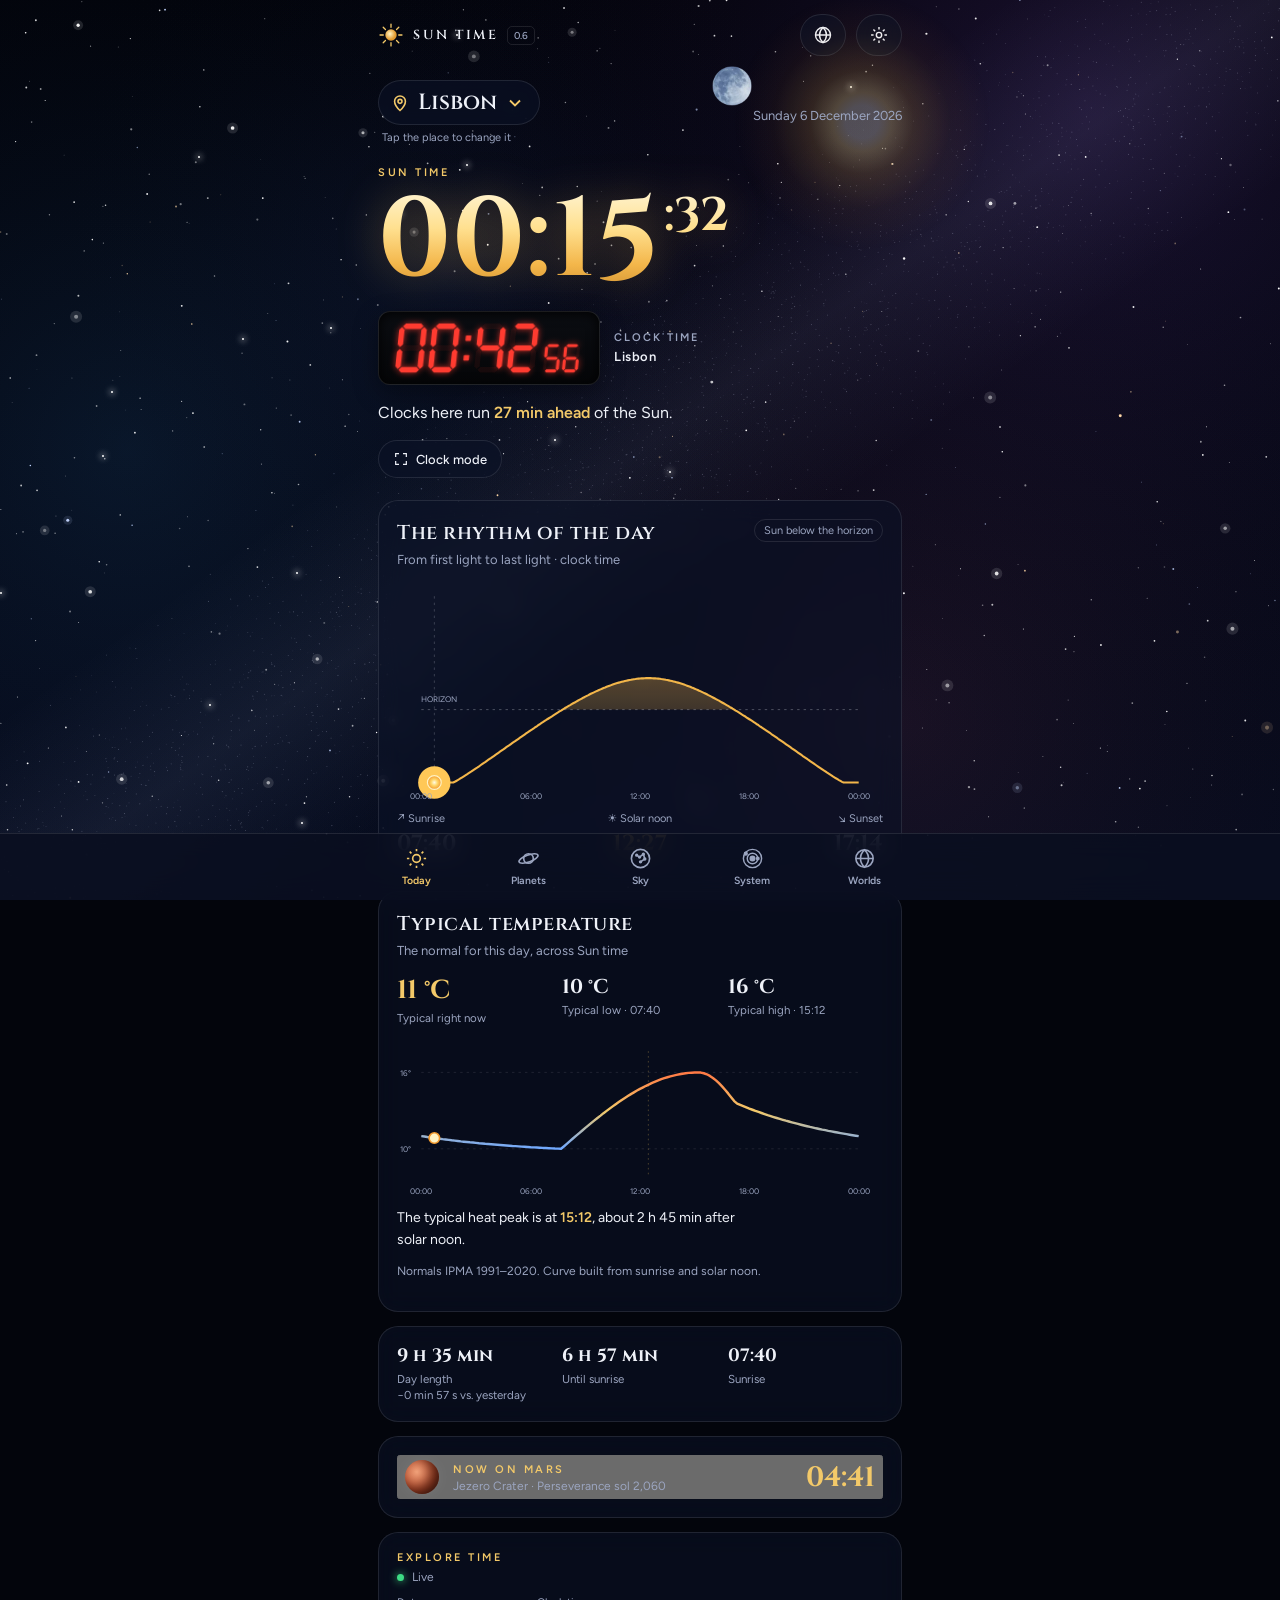
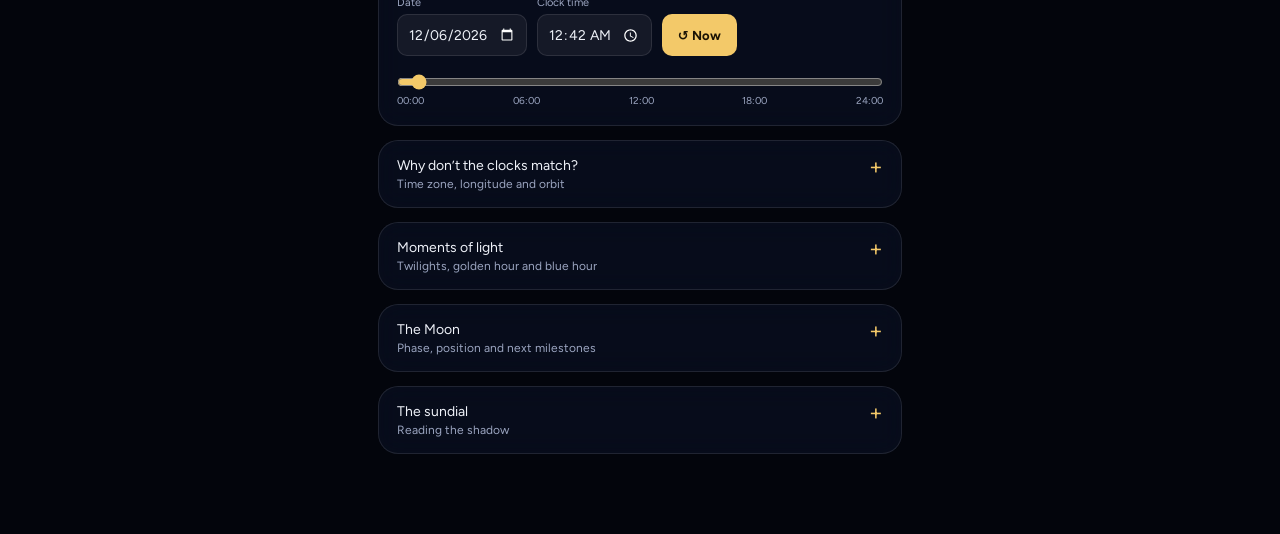
==== commit 5ade8f25: "Página de teste 0.6: idiomas (PT/EN), todas as capitais, pesquisa de locais e temperatura típica" ====
--- a/preview/index.html
+++ b/preview/index.html
@@ -4,7 +4,6 @@
 <meta charset="utf-8">
 <meta name="viewport" content="width=device-width, initial-scale=1, viewport-fit=cover">
 <title>Hora do Sol</title>
-<meta name="description" content="A hora do Sol e a hora legal, os planetas desta noite e que horas são para o Sol noutros mundos.">
 <link rel="manifest" href="manifest.webmanifest?v=5">
 <meta name="theme-color" content="#03050c">
 <meta name="mobile-web-app-capable" content="yes">
@@ -51,27 +50,18 @@
 
 /* Herói */
 .hero{position:relative;padding:18px 0 8px;overflow:visible}
-.sun-wrap{position:absolute;right:-34px;top:-28px;width:190px;height:190px;pointer-events:none;z-index:0;transition:opacity 1s}
-.sun-halo{position:absolute;inset:-20px;border-radius:50%;background:radial-gradient(circle,rgba(255,190,90,.5) 0 20%,rgba(255,140,50,.22) 36%,rgba(255,110,30,.07) 55%,rgba(255,100,30,0) 70%)}
-.sun-img{position:absolute;inset:0;width:100%;height:100%;object-fit:cover;mix-blend-mode:screen;
-  -webkit-mask:radial-gradient(circle closest-side,#000 80%,transparent 95%);mask:radial-gradient(circle closest-side,#000 80%,transparent 95%)}
-.moon-wrap{position:absolute;right:18px;top:152px;width:82px;height:82px;z-index:0;pointer-events:none;transition:opacity 1s}
-.moon-halo{position:absolute;inset:-18px;border-radius:50%;background:radial-gradient(circle,rgba(170,200,255,.38) 0 40%,rgba(120,160,255,.14) 56%,rgba(120,160,255,0) 72%)}
-.moon-img{position:absolute;inset:0;width:100%;height:100%;border-radius:50%;object-fit:cover;mix-blend-mode:screen;filter:sepia(.2) hue-rotate(180deg) saturate(1.5) brightness(1.1) contrast(1.05)}
-body[data-spin="on"] .moon-img{animation:spin 60s linear infinite}
-@keyframes spin{to{transform:rotate(360deg)}}
-.moon-shade{position:absolute;inset:-1px;width:calc(100% + 2px);height:calc(100% + 2px)}
-body[data-theme="claro"] .sun-img,body[data-theme="claro"] .moon-img{mix-blend-mode:normal}
-.loc-pill{position:relative;display:inline-flex;align-items:center;gap:8px;padding:7px 14px 7px 11px;border:1px solid var(--line);border-radius:999px;background:var(--card);-webkit-backdrop-filter:blur(8px);backdrop-filter:blur(8px);cursor:pointer;font:600 22px var(--serif);color:var(--ink)}
+.sun-glow{position:absolute;right:-90px;top:-70px;width:260px;height:260px;border-radius:50%;pointer-events:none;
+  background:radial-gradient(circle,#fffbe6 0 9%,#ffe08a 16%,rgba(255,190,70,.55) 28%,rgba(255,150,40,.16) 48%,rgba(255,120,30,0) 70%);transition:opacity 1s,transform 1s;z-index:0}
+.moon-deco{position:absolute;left:auto;right:150px;top:4px;width:40px;height:40px;z-index:0;border-radius:50%}
+.moon-deco img{position:absolute;inset:0;width:100%;height:100%;display:block}
+body[data-theme="claro"] .sun-glow{opacity:.55}
+.hero>*:not(.sun-glow):not(.moon-deco){position:relative;z-index:1}
+.place{display:flex;align-items:flex-end;justify-content:space-between;gap:12px;flex-wrap:wrap}
+.loc-pill{position:relative;display:inline-flex;font-family:var(--serif);align-items:center;gap:8px;padding:7px 14px 7px 11px;border:1px solid var(--line);border-radius:999px;background:var(--card);-webkit-backdrop-filter:blur(8px);backdrop-filter:blur(8px);cursor:pointer;font:600 22px var(--serif);color:var(--ink)}
 .loc-pill .pin{width:20px;height:20px;color:var(--gold);flex:none}
 .loc-pill .chev{width:20px;height:20px;color:var(--gold);flex:none}
 .loc-pill:hover,.loc-pill:focus-within{border-color:var(--gold)}
-.loc-pill .loc{position:absolute;inset:0;width:100%;height:100%;opacity:0;cursor:pointer;font-size:16px}
-.loc-hint{font-size:11px;color:var(--soft);margin:6px 0 2px 4px}
-.credit{margin:18px 0 4px;font-size:11px}
-.hero>*:not(.sun-wrap):not(.moon-wrap){position:relative;z-index:1}
-.place{display:flex;align-items:flex-end;justify-content:space-between;gap:12px;flex-wrap:wrap}
-.loc option{color:#13203a;background:#fff}
+.loc-hint{font-size:11px;color:var(--soft);margin:6px 0 0 4px}
 .date{font-size:13px;color:var(--soft);line-height:1.5}
 .world-title{font:600 26px var(--serif);margin:0}
 .world-site{font-size:13px;color:var(--soft);margin-top:2px}
@@ -232,138 +222,157 @@
 .clockmode .cm-hint{position:absolute;bottom:calc(20px + env(safe-area-inset-bottom,0px));font-size:12px;color:#7f89a6}
 @media(orientation:landscape) and (max-height:500px){.clockmode{flex-direction:row;gap:40px}}
 @media(prefers-reduced-motion:reduce){*{animation:none!important;transition:none!important}}
+
+/* 0.6: pesquisa de locais */
+.search{width:100%;font:16px var(--sans);min-height:46px;border:1px solid var(--line);background:rgba(255,255,255,.06);border-radius:12px;color:var(--ink);padding:10px 14px;margin:10px 0 4px}
+#placeList{max-height:62vh;overflow:auto;margin-top:6px}
+.place-item{display:flex;justify-content:space-between;align-items:center;gap:10px;width:100%;text-align:left;border:0;border-bottom:1px solid var(--line);background:none;color:inherit;padding:12px 4px;cursor:pointer;font:inherit}
+.place-item b{display:block;font-weight:600;font-size:15px}
+.place-item small{display:block;color:var(--soft);font-size:12px;margin-top:2px}
+.place-item.cur b{color:var(--gold)}
+.place-item.gps b{color:var(--gold)}
+.place-time{font-variant-numeric:tabular-nums;color:var(--soft);font-size:13px;flex:none}
+.place-head{font:600 10px var(--sans);letter-spacing:2px;text-transform:uppercase;color:var(--soft);margin:18px 0 2px}
+/* 0.6: temperatura típica */
+.temp-top{display:grid;grid-template-columns:repeat(3,1fr);gap:10px;margin-top:12px}
+.temp-top b{display:block;font:700 20px var(--serif);font-variant-numeric:lining-nums tabular-nums}
+.temp-top .big b{font-size:26px;color:var(--gold)}
+.temp-top span{display:block;font-size:11.5px;color:var(--soft);margin-top:3px}
+.temp-chart{display:block;width:100%;height:auto;margin:10px 0 2px;overflow:visible;color:var(--ink)}
+.temp-chart text{font:10px var(--sans);fill:var(--soft)}
+details.card>summary .sumt{display:inline;font-size:14px;color:var(--ink);margin:0}
 </style>
 </head>
-<body data-theme="espaco" data-lcd="vermelho" data-spin="on">
+<body data-theme="espaco" data-lcd="vermelho">
 <canvas id="space" aria-hidden="true"></canvas>
 <div class="twinkles" id="twinkles" aria-hidden="true"></div>
 <div class="wrap">
 <header class="top">
-  <a href="#" class="brand" id="brand"><svg class="sunmark" viewBox="0 0 32 32" aria-hidden="true"><defs><radialGradient id="bm" cx="40%" cy="40%"><stop offset="0" stop-color="#fff3c4"/><stop offset="1" stop-color="#e29a2e"/></radialGradient></defs><circle cx="16" cy="16" r="7" fill="url(#bm)"/><g stroke="#f3c969" stroke-width="1.6" stroke-linecap="round"><path d="M16 2.5v4M16 25.5v4M2.5 16h4M25.5 16h4M6.4 6.4l2.8 2.8M22.8 22.8l2.8 2.8M6.4 25.6l2.8-2.8M22.8 9.2l2.8-2.8"/></g></svg>HORA DO SOL <small>0.5</small></a>
-  <button class="iconbtn" id="worldBtn" type="button" aria-label="Mudar de mundo" aria-haspopup="dialog"><svg viewBox="0 0 24 24" fill="none" stroke="currentColor" stroke-width="1.7"><circle cx="12" cy="12" r="9"/><path d="M3 12h18M12 3c2.8 2.6 4.2 5.6 4.2 9s-1.4 6.4-4.2 9c-2.8-2.6-4.2-5.6-4.2-9S9.2 5.6 12 3z"/></svg></button>
-  <button class="iconbtn" id="settingsBtn" type="button" aria-label="Aspeto" aria-haspopup="dialog"><svg viewBox="0 0 24 24" fill="none" stroke="currentColor" stroke-width="1.7"><circle cx="12" cy="12" r="3.2"/><path d="M12 2.5v3M12 18.5v3M2.5 12h3M18.5 12h3M5.3 5.3l2.1 2.1M16.6 16.6l2.1 2.1M5.3 18.7l2.1-2.1M16.6 7.4l2.1-2.1"/></svg></button>
+  <a href="#" class="brand" id="brand"><svg class="sunmark" viewBox="0 0 32 32" aria-hidden="true"><defs><radialGradient id="bm" cx="40%" cy="40%"><stop offset="0" stop-color="#fff3c4"/><stop offset="1" stop-color="#e29a2e"/></radialGradient></defs><circle cx="16" cy="16" r="7" fill="url(#bm)"/><g stroke="#f3c969" stroke-width="1.6" stroke-linecap="round"><path d="M16 2.5v4M16 25.5v4M2.5 16h4M25.5 16h4M6.4 6.4l2.8 2.8M22.8 22.8l2.8 2.8M6.4 25.6l2.8-2.8M22.8 9.2l2.8-2.8"/></g></svg><span data-i18n="appName">HORA DO SOL</span> <small>0.6</small></a>
+  <button class="iconbtn" id="worldBtn" type="button" data-i18n-aria="worldBtn" aria-haspopup="dialog"><svg viewBox="0 0 24 24" fill="none" stroke="currentColor" stroke-width="1.7"><circle cx="12" cy="12" r="9"/><path d="M3 12h18M12 3c2.8 2.6 4.2 5.6 4.2 9s-1.4 6.4-4.2 9c-2.8-2.6-4.2-5.6-4.2-9S9.2 5.6 12 3z"/></svg></button>
+  <button class="iconbtn" id="settingsBtn" type="button" data-i18n-aria="settingsBtn" aria-haspopup="dialog"><svg viewBox="0 0 24 24" fill="none" stroke="currentColor" stroke-width="1.7"><circle cx="12" cy="12" r="3.2"/><path d="M12 2.5v3M12 18.5v3M2.5 12h3M18.5 12h3M5.3 5.3l2.1 2.1M16.6 16.6l2.1 2.1M5.3 18.7l2.1-2.1M16.6 7.4l2.1-2.1"/></svg></button>
 </header>
 
-<!-- ===================== HOJE ===================== -->
 <main class="view on" id="view-hoje">
   <section class="hero">
-    <div class="sun-wrap" id="sunWrap" aria-hidden="true"><div class="sun-halo"></div><img class="sun-img" id="sunImg" src="sol.jpg" alt=""></div>
-    <div class="moon-wrap" id="moonWrap" aria-hidden="true"><div class="moon-halo"></div><img class="moon-img" src="lua.jpg" alt=""><svg class="moon-shade" id="moonShade" viewBox="0 0 100 100"></svg></div>
+    <div class="sun-glow" id="sunGlow"></div>
+    <div class="moon-deco" aria-hidden="true"><img src="[data-uri]" alt=""></div>
     <div id="earthHead">
-      <div class="place"><label class="loc-pill" for="loc"><svg class="pin" viewBox="0 0 24 24" fill="none" stroke="currentColor" stroke-width="1.9" aria-hidden="true"><path d="M12 21s-6.5-5.6-6.5-11a6.5 6.5 0 0 1 13 0c0 5.4-6.5 11-6.5 11z"/><circle cx="12" cy="10" r="2.4"/></svg><span id="locName">Lisboa</span><svg class="chev" viewBox="0 0 24 24" fill="none" stroke="currentColor" stroke-width="2.2" aria-hidden="true"><path d="M6 9l6 6 6-6"/></svg><select class="loc" id="loc" aria-label="Mudar de local"></select></label></div>
-      <div class="loc-hint">Toca no local para o mudar</div>
-      <div class="date" id="date"></div>
+      <div class="place"><button class="loc-pill" id="locBtn" type="button" aria-haspopup="dialog"><svg class="pin" viewBox="0 0 24 24" fill="none" stroke="currentColor" stroke-width="1.9" aria-hidden="true"><path d="M12 21s-6.5-5.6-6.5-11a6.5 6.5 0 0 1 13 0c0 5.4-6.5 11-6.5 11z"/><circle cx="12" cy="10" r="2.4"/></svg><span id="locName">Lisboa</span><svg class="chev" viewBox="0 0 24 24" fill="none" stroke="currentColor" stroke-width="2.2" aria-hidden="true"><path d="M6 9l6 6 6-6"/></svg></button><div class="date" id="date"></div></div>
+      <div class="loc-hint" data-i18n="locHint"></div>
       <div class="muted" id="note" role="status" hidden></div>
     </div>
-    <div id="worldHead" hidden>
-      <h1 class="world-title" id="worldTitle"></h1>
-      <div class="world-site" id="worldSite"></div>
-    </div>
+    <div id="worldHead" hidden><h1 class="world-title" id="worldTitle"></h1><div class="world-site" id="worldSite"></div></div>
     <div class="hero-visual" id="heroVisual"></div>
-    <div class="eyebrow" id="solarLabel">Hora do Sol</div>
+    <div class="eyebrow" id="solarLabel"></div>
     <div class="solar" id="solar">--:--</div>
-    <div class="lcd-block">
-      <div class="lcd" id="lcd" aria-label="Hora legal"></div>
-      <div class="lcd-label" id="lcdLabel">Hora legal<b id="lcdPlace">Lisboa</b></div>
-    </div>
+    <div class="lcd-block"><div class="lcd" id="lcd" data-i18n-aria="legal"></div><div class="lcd-label"><span data-i18n="legal"></span><b id="lcdPlace"></b></div></div>
     <p class="sentence" id="sentence"></p>
     <div class="hero-actions">
-      <button class="chipbtn" id="clockModeBtn" type="button"><svg viewBox="0 0 24 24" fill="none" stroke="currentColor" stroke-width="1.8"><path d="M4 9V4h5M20 9V4h-5M4 15v5h5M20 15v5h-5"/></svg>Modo relógio</button>
-      <button class="chipbtn" id="backEarthBtn" type="button" hidden>← Voltar à Terra</button>
+      <button class="chipbtn" id="clockModeBtn" type="button"><svg viewBox="0 0 24 24" fill="none" stroke="currentColor" stroke-width="1.8"><path d="M4 9V4h5M20 9V4h-5M4 15v5h5M20 15v5h-5"/></svg><span data-i18n="clockMode"></span></button>
+      <button class="chipbtn" id="backEarthBtn" type="button" hidden data-i18n="backEarth"></button>
     </div>
   </section>
 
   <section class="card">
-    <div class="card-top"><div><h2 id="arcTitle">O ritmo do dia</h2><p class="sub" id="arcSub">Do primeiro raio à última luz.</p></div><span class="pill" id="sunState"></span></div>
-    <svg class="arc" id="sunArc" viewBox="0 0 600 280" role="img" aria-label="Percurso do Sol ao longo do dia"></svg>
-    <div class="events"><div><span>↗ Nascer do Sol</span><b id="riseTime"></b></div><div class="noon"><span>☀ Meio-dia solar</span><b id="noonTime"></b></div><div><span>↘ Pôr do Sol</span><b id="setTime"></b></div></div>
+    <div class="card-top"><div><h2 id="arcTitle"></h2><p class="sub" id="arcSub"></p></div><span class="pill" id="sunState"></span></div>
+    <svg class="arc" id="sunArc" viewBox="0 0 600 280" role="img"></svg>
+    <div class="events"><div><span data-i18n="rise"></span><b id="riseTime"></b></div><div class="noon"><span data-i18n="noon"></span><b id="noonTime"></b></div><div><span data-i18n="set"></span><b id="setTime"></b></div></div>
   </section>
 
+  <section class="card" id="tempCard">
+    <h2 data-i18n="tempTitle"></h2><p class="sub" data-i18n="tempSub"></p>
+    <div id="tempBody">
+      <div class="temp-top"><div class="big"><b id="tempNow"></b><span data-i18n="tempNow"></span></div><div><b id="tempMin"></b><span id="tempMinL"></span></div><div><b id="tempMax"></b><span id="tempMaxL"></span></div></div>
+      <svg class="temp-chart" id="tempChart" viewBox="0 0 600 205" role="img"></svg>
+      <p class="sentence" id="tempPeak" style="font-size:14px;margin-top:6px"></p>
+      <p class="muted" id="tempSource"></p>
+    </div>
+    <p class="lede" id="tempNone" hidden style="margin-top:10px"></p>
+  </section>
+
   <section class="card"><div class="stats" id="stats"></div></section>
 
-  <section class="card" id="marsTeaserCard"><button class="teaser" id="marsTeaser" type="button"><span class="planet-dot" style="background:radial-gradient(circle at 35% 35%,#f1a27a,#b8492a 60%,#5a1d10)"></span><span class="t-main"><span class="eyebrow">Agora em Marte</span><span class="muted" style="display:block">Cratera Jezero · <span id="teaserSol"></span></span></span><span class="t-time" id="teaserTime">--:--</span></button></section>
-
-  <section class="card" aria-label="Explorar data e hora">
-    <div class="card-top"><div><div class="eyebrow">Explorar o tempo</div><div class="status" id="status" style="margin-top:6px"><span class="dot"></span><span id="statusText">Ao vivo</span></div></div></div>
-    <div class="inputs"><label>Data<input type="date" id="dateInput" min="1900-01-01" max="2100-12-31"></label><label>Hora legal<input type="time" id="timeInput"></label><button class="btn" id="nowBtn" type="button">↺ Agora</button></div>
-    <input type="range" id="slider" min="0" max="1439" step="1" aria-label="Hora do dia">
+  <section class="card" id="marsTeaserCard"><button class="teaser" id="marsTeaser" type="button"><span class="planet-dot" style="background:radial-gradient(circle at 35% 35%,#f1a27a,#b8492a 60%,#5a1d10)"></span><span class="t-main"><span class="eyebrow" data-i18n="nowOnMars"></span><span class="muted" style="display:block"><span data-i18n="jezero"></span> · <span id="teaserSol"></span></span></span><span class="t-time" id="teaserTime">--:--</span></button></section>
+
+  <section class="card">
+    <div class="card-top"><div><div class="eyebrow" data-i18n="explore"></div><div class="status" id="status" style="margin-top:6px"><span class="dot"></span><span id="statusText"></span></div></div></div>
+    <div class="inputs"><label><span data-i18n="date"></span><input type="date" id="dateInput" min="1900-01-01" max="2100-12-31"></label><label><span data-i18n="legalTime"></span><input type="time" id="timeInput"></label><button class="btn" id="nowBtn" type="button" data-i18n="now"></button></div>
+    <input type="range" id="slider" min="0" max="1439" step="1">
     <div class="range-scale"><span>00:00</span><span>06:00</span><span>12:00</span><span>18:00</span><span>24:00</span></div>
     <p id="timeNote" role="status" class="muted"></p>
   </section>
 
   <div id="earthDetails">
-    <details class="card"><summary>Porque não coincidem os relógios?<span>Fuso, longitude e órbita</span></summary><div class="detail-body"><p class="lede">A hora legal segue o fuso; a hora do Sol segue o Sol no céu deste lugar.</p><div class="rows" id="explain"></div><h2 style="font:600 18px var(--serif);margin:18px 0 6px">Equação do tempo</h2><p class="lede" id="eotLede"></p><svg class="chart" id="eot" viewBox="0 0 340 140" role="img" aria-label="Equação do tempo"></svg></div></details>
-    <details class="card"><summary>Momentos de luz<span>Crepúsculos, hora dourada e hora azul</span></summary><div class="detail-body"><div class="rows" id="sunRows"></div></div></details>
-    <details class="card"><summary>A Lua<span>Fase, posição e próximos encontros</span></summary><div class="detail-body"><div class="moon-head"><svg id="moonSvg" viewBox="0 0 110 110" role="img" aria-label="Fase da Lua"></svg><div><div class="moon-name" id="moonName"></div><div class="moon-sub" id="moonSub"></div></div></div><div class="rows" id="moonRows"></div></div></details>
-    <details class="card" id="dialPanel"><summary>O relógio de sol<span>Uma leitura pela sombra</span></summary><div class="detail-body"><p class="lede">Mostrador horizontal orientado a norte, com as linhas horárias calculadas para a latitude.</p><div class="dial-wrap"><svg class="dial" id="dial" viewBox="0 0 320 320" role="img" aria-label="Relógio de sol"></svg></div></div></details>
+    <details class="card"><summary><span class="sumt" data-i18n="whyTitle"></span><span data-i18n="whySub"></span></summary><div class="detail-body"><p class="lede" data-i18n="whyLede"></p><div class="rows" id="explain"></div><h2 style="font:600 18px var(--serif);margin:18px 0 6px" data-i18n="eot"></h2><p class="lede" id="eotLede"></p><svg class="chart" id="eot" viewBox="0 0 340 140" role="img"></svg></div></details>
+    <details class="card"><summary><span class="sumt" data-i18n="lightTitle"></span><span data-i18n="lightSub"></span></summary><div class="detail-body"><div class="rows" id="sunRows"></div></div></details>
+    <details class="card"><summary><span class="sumt" data-i18n="moonTitle"></span><span data-i18n="moonSub"></span></summary><div class="detail-body"><div class="moon-head"><svg id="moonSvg" viewBox="0 0 110 110" role="img"></svg><div><div class="moon-name" id="moonName"></div><div class="moon-sub" id="moonSub"></div></div></div><div class="rows" id="moonRows"></div></div></details>
+    <details class="card" id="dialPanel"><summary><span class="sumt" data-i18n="dialTitle"></span><span data-i18n="dialSub"></span></summary><div class="detail-body"><p class="lede" data-i18n="dialLede"></p><div class="dial-wrap"><svg class="dial" id="dial" viewBox="0 0 320 320" role="img"></svg></div></div></details>
   </div>
-  <p class="muted credit"><span id="sunCredit">Sol: NASA/SDO</span> · Lua: NASA/LRO, Scientific Visualization Studio.</p>
-  <div id="worldDetails" hidden>
-    <section class="card"><h2>Este mundo</h2><div class="rows" id="worldRows" style="margin-top:8px"></div><p class="fact" id="worldFact"></p></section>
-  </div>
+  <div id="worldDetails" hidden><section class="card"><h2 data-i18n="thisWorld"></h2><div class="rows" id="worldRows" style="margin-top:8px"></div><p class="fact" id="worldFact"></p></section></div>
 </main>
 
-<!-- ===================== PLANETAS ===================== -->
 <main class="view" id="view-planetas">
-  <div class="view-head"><div class="eyebrow">Esta noite</div><h1>Planetas visíveis</h1><p id="nightInfo"></p></div>
+  <div class="view-head"><div class="eyebrow" data-i18n="tonight"></div><h1 data-i18n="planetsTitle"></h1><p id="nightInfo"></p></div>
   <div id="planetList"></div>
-  <p class="muted">Brilho em magnitude: quanto mais baixo o número, mais brilhante. Abaixo de 6 vê-se a olho nu num céu escuro.</p>
+  <p class="muted" data-i18n="magNote"></p>
 </main>
 
-<!-- ===================== CÉU ===================== -->
 <main class="view" id="view-ceu">
-  <div class="view-head"><div class="eyebrow">Mapa do céu</div><h1 id="skyTitle">O céu agora</h1><p>Segura o telemóvel por cima da cabeça, com o topo do ecrã virado para norte. O centro é o ponto mesmo por cima de ti.</p></div>
-  <section class="card"><svg class="skymap" id="skymap" viewBox="0 0 400 400" role="img" aria-label="Mapa do céu"></svg>
-  <div class="legend" id="skyLegend"></div></section>
-  <p class="muted">Muda a data e a hora em Hoje → Explorar o tempo para ver o céu noutro momento.</p>
+  <div class="view-head"><div class="eyebrow" data-i18n="skyEyebrow"></div><h1 id="skyTitle"></h1><p data-i18n="skyHelp"></p></div>
+  <section class="card"><svg class="skymap" id="skymap" viewBox="0 0 400 400" role="img"></svg><div class="legend" id="skyLegend"></div></section>
+  <p class="muted" data-i18n="skyNote"></p>
 </main>
 
-<!-- ===================== SISTEMA ===================== -->
 <main class="view" id="view-sistema">
-  <div class="view-head"><div class="eyebrow">Sistema solar hoje</div><h1>Onde está cada planeta</h1><p>Vista de cima do Sistema Solar, com os planetas na posição real desta data. As distâncias estão comprimidas para caberem todos.</p></div>
-  <section class="card"><svg class="orbit-svg" id="orbits" viewBox="0 0 400 400" role="img" aria-label="Posição dos planetas"></svg></section>
-  <section class="card"><h2>Distância à Terra</h2><div class="rows" id="distRows" style="margin-top:6px"></div></section>
+  <div class="view-head"><div class="eyebrow" data-i18n="sysEyebrow"></div><h1 data-i18n="sysTitle"></h1><p data-i18n="sysLede"></p></div>
+  <section class="card"><svg class="orbit-svg" id="orbits" viewBox="0 0 400 400" role="img"></svg></section>
+  <section class="card"><h2 data-i18n="distTitle"></h2><div class="rows" id="distRows" style="margin-top:6px"></div></section>
 </main>
 
-<!-- ===================== MUNDOS ===================== -->
 <main class="view" id="view-mundos">
-  <div class="view-head"><div class="eyebrow">Mundos</div><h1>E se estivéssemos noutro mundo?</h1><p>Que horas são para o Sol em cada mundo, quanto dura lá um dia e quanto dura um ano. Toca num mundo para o veres em Hoje.</p></div>
+  <div class="view-head"><div class="eyebrow" data-i18n="worldsEyebrow"></div><h1 data-i18n="worldsTitle"></h1><p data-i18n="worldsLede"></p></div>
   <div class="worlds" id="worldCards"></div>
-  <section class="card"><h2>Lado a lado</h2><div class="table-scroll"><table class="compare" id="compare"></table></div></section>
-  <section class="card" id="routineCard">
-    <h2>O teu dia noutro planeta</h2>
-    <p class="sub">Indica o teu dia na Terra, em hora legal. A app vê a que hora do Sol isso corresponde aqui e leva o mesmo ritmo solar para outro mundo.</p>
-    <div class="field" style="margin-top:12px"><span>Mundo</span><select id="routineWorld"></select></div>
+  <section class="card"><h2 data-i18n="sideBySide"></h2><div class="table-scroll"><table class="compare" id="compare"></table></div></section>
+  <section class="card">
+    <h2 data-i18n="routineTitle"></h2><p class="sub" data-i18n="routineLede"></p>
+    <div class="field" style="margin-top:12px"><span data-i18n="world"></span><select id="routineWorld"></select></div>
     <div class="routine" id="routineInputs"></div>
     <div class="rows conv" id="routineOut" style="margin-top:14px"></div>
   </section>
 </main>
 </div>
 
-<nav class="nav" aria-label="Secções"><div class="nav-in">
-  <button type="button" data-view="hoje" aria-current="page"><svg viewBox="0 0 24 24" fill="none" stroke="currentColor" stroke-width="1.7"><circle cx="12" cy="12" r="4"/><path d="M12 2v2.5M12 19.5V22M2 12h2.5M19.5 12H22M4.9 4.9l1.8 1.8M17.3 17.3l1.8 1.8M4.9 19.1l1.8-1.8M17.3 6.7l1.8-1.8"/></svg>Hoje</button>
-  <button type="button" data-view="planetas"><svg viewBox="0 0 24 24" fill="none" stroke="currentColor" stroke-width="1.7"><circle cx="12" cy="12" r="5"/><ellipse cx="12" cy="12" rx="10.5" ry="3.6" transform="rotate(-20 12 12)"/></svg>Planetas</button>
-  <button type="button" data-view="ceu"><svg viewBox="0 0 24 24" fill="none" stroke="currentColor" stroke-width="1.7"><circle cx="12" cy="12" r="9.5"/><path d="M8 8.5l3 2 4-3 1.5 5-4.5 3" /><circle cx="8" cy="8.5" r=".9" fill="currentColor"/><circle cx="11" cy="10.5" r=".9" fill="currentColor"/><circle cx="15" cy="7.5" r=".9" fill="currentColor"/><circle cx="16.5" cy="12.5" r=".9" fill="currentColor"/><circle cx="12" cy="15.5" r=".9" fill="currentColor"/></svg>Céu</button>
-  <button type="button" data-view="sistema"><svg viewBox="0 0 24 24" fill="none" stroke="currentColor" stroke-width="1.5"><circle cx="12" cy="12" r="2.4" fill="currentColor"/><circle cx="12" cy="12" r="5.5"/><circle cx="12" cy="12" r="9.5"/><circle cx="17.5" cy="12" r="1.3" fill="currentColor"/><circle cx="5" cy="7" r="1.5" fill="currentColor"/></svg>Sistema</button>
-  <button type="button" data-view="mundos"><svg viewBox="0 0 24 24" fill="none" stroke="currentColor" stroke-width="1.7"><circle cx="12" cy="12" r="9"/><path d="M3 12h18M12 3c2.8 2.6 4.2 5.6 4.2 9s-1.4 6.4-4.2 9c-2.8-2.6-4.2-5.6-4.2-9S9.2 5.6 12 3z"/></svg>Mundos</button>
+<nav class="nav"><div class="nav-in">
+  <button type="button" data-view="hoje" aria-current="page"><svg viewBox="0 0 24 24" fill="none" stroke="currentColor" stroke-width="1.7"><circle cx="12" cy="12" r="4"/><path d="M12 2v2.5M12 19.5V22M2 12h2.5M19.5 12H22M4.9 4.9l1.8 1.8M17.3 17.3l1.8 1.8M4.9 19.1l1.8-1.8M17.3 6.7l1.8-1.8"/></svg><span data-i18n="navToday"></span></button>
+  <button type="button" data-view="planetas"><svg viewBox="0 0 24 24" fill="none" stroke="currentColor" stroke-width="1.7"><circle cx="12" cy="12" r="5"/><ellipse cx="12" cy="12" rx="10.5" ry="3.6" transform="rotate(-20 12 12)"/></svg><span data-i18n="navPlanets"></span></button>
+  <button type="button" data-view="ceu"><svg viewBox="0 0 24 24" fill="none" stroke="currentColor" stroke-width="1.7"><circle cx="12" cy="12" r="9.5"/><path d="M8 8.5l3 2 4-3 1.5 5-4.5 3"/><circle cx="8" cy="8.5" r=".9" fill="currentColor"/><circle cx="11" cy="10.5" r=".9" fill="currentColor"/><circle cx="15" cy="7.5" r=".9" fill="currentColor"/><circle cx="16.5" cy="12.5" r=".9" fill="currentColor"/><circle cx="12" cy="15.5" r=".9" fill="currentColor"/></svg><span data-i18n="navSky"></span></button>
+  <button type="button" data-view="sistema"><svg viewBox="0 0 24 24" fill="none" stroke="currentColor" stroke-width="1.5"><circle cx="12" cy="12" r="2.4" fill="currentColor"/><circle cx="12" cy="12" r="5.5"/><circle cx="12" cy="12" r="9.5"/><circle cx="17.5" cy="12" r="1.3" fill="currentColor"/><circle cx="5" cy="7" r="1.5" fill="currentColor"/></svg><span data-i18n="navSystem"></span></button>
+  <button type="button" data-view="mundos"><svg viewBox="0 0 24 24" fill="none" stroke="currentColor" stroke-width="1.7"><circle cx="12" cy="12" r="9"/><path d="M3 12h18M12 3c2.8 2.6 4.2 5.6 4.2 9s-1.4 6.4-4.2 9c-2.8-2.6-4.2-5.6-4.2-9S9.2 5.6 12 3z"/></svg><span data-i18n="navWorlds"></span></button>
 </div></nav>
 
-<dialog class="sheet" id="worldSheet" aria-labelledby="worldSheetTitle"><div class="sheet-inner">
-  <div class="sheet-head"><h2 id="worldSheetTitle">Escolhe um mundo</h2><button class="btn" type="button" data-close>Fechar</button></div>
-  <p class="muted">Que horas são para o Sol em cada mundo, neste momento.</p>
+<dialog class="sheet" id="placeSheet"><div class="sheet-inner">
+  <div class="sheet-head"><h2 data-i18n="searchTitle"></h2><button class="btn" type="button" data-close data-i18n="close"></button></div>
+  <input class="search" id="placeSearch" type="search" data-i18n-ph="searchPh" autocomplete="off">
+  <div id="placeList"></div>
+</div></dialog>
+
+<dialog class="sheet" id="worldSheet"><div class="sheet-inner">
+  <div class="sheet-head"><h2 data-i18n="pickWorld"></h2><button class="btn" type="button" data-close data-i18n="close"></button></div>
+  <p class="muted" data-i18n="pickWorldLede"></p>
   <div class="worlds" id="worldPicker" style="margin-top:12px"></div>
 </div></dialog>
 
-<dialog class="sheet" id="settings" aria-labelledby="settingsTitle"><div class="sheet-inner">
-  <div class="sheet-head"><h2 id="settingsTitle">Aspeto</h2><button class="btn" type="button" data-close>Fechar</button></div>
+<dialog class="sheet" id="settings"><div class="sheet-inner">
+  <div class="sheet-head"><h2 data-i18n="settingsBtn"></h2><button class="btn" type="button" data-close data-i18n="close"></button></div>
   <div id="settingsBody"></div>
-  <button class="linkbtn" type="button" id="settingsReset">Repor predefinições</button>
+  <button class="linkbtn" type="button" id="settingsReset" data-i18n="reset"></button>
 </div></dialog>
 
-<div class="clockmode" id="clockMode" role="dialog" aria-label="Modo relógio">
-  <div><div class="eyebrow" id="cmLabel">Hora do Sol</div><div class="solar" id="cmSolar">--:--</div></div>
-  <div><div class="lcd" id="cmLcd"></div><div class="lcd-label" style="margin-top:10px" id="cmLcdLabel">Hora legal</div></div>
-  <div class="cm-hint">Toca no ecrã para sair</div>
+<div class="clockmode" id="clockMode" role="dialog">
+  <div><div class="eyebrow" id="cmLabel"></div><div class="solar" id="cmSolar">--:--</div></div>
+  <div><div class="lcd" id="cmLcd"></div><div class="lcd-label" style="margin-top:10px" id="cmLcdLabel"></div></div>
+  <div class="cm-hint" data-i18n="clockExit"></div>
 </div>
 
 <script>
@@ -620,26 +629,248 @@
   const H0 = Math.acos(x)*deg/15;
   return {rise: 12 - H0, set: 12 + H0, len: 2*H0};
 }
-
 </script>
 <script>
-// ================= Hora do Sol 0.5 — interface =================
-const LOCS = [
-  {id:'lisboa', name:'Lisboa', lat:38.7223, lon:-9.1393, tz:'Europe/Lisbon'},
-  {id:'porto', name:'Porto', lat:41.1579, lon:-8.6291, tz:'Europe/Lisbon'},
-  {id:'braganca', name:'Bragança', lat:41.8061, lon:-6.7567, tz:'Europe/Lisbon'},
-  {id:'faro', name:'Faro', lat:37.0194, lon:-7.9322, tz:'Europe/Lisbon'},
-  {id:'funchal', name:'Funchal', lat:32.6669, lon:-16.9241, tz:'Atlantic/Madeira'},
-  {id:'pdelgada', name:'Ponta Delgada', lat:37.7412, lon:-25.6756, tz:'Atlantic/Azores'},
-  {id:'newyork', name:'Nova Iorque', lat:40.7128, lon:-74.006, tz:'America/New_York'},
-  {id:'tokyo', name:'Tóquio', lat:35.6762, lon:139.6503, tz:'Asia/Tokyo'},
-  {id:'tromso', name:'Tromsø', lat:69.6492, lon:18.9553, tz:'Europe/Oslo'}
+// Hora do Sol — locais: cidades portuguesas, extras e todas as capitais (coordenadas, fuso horário IANA).
+// Normais de temperatura (média das máximas e das mínimas diárias, jan–dez, °C) — 1991–2020.
+// Fonte das normais incluídas: IPMA (Instituto Português do Mar e da Atmosfera).
+const NORMALS = {
+  lisboa: {src: 'IPMA 1991–2020', tx: [15.1,16.4,18.9,20.4,23.1,26.1,28.2,28.8,26.6,22.8,18.1,15.4], tn: [8.6,9.1,11.0,12.3,14.4,16.8,18.2,18.8,17.6,15.3,11.8,9.4]},
+  porto:  {src: 'IPMA 1991–2020', tx: [14.0,15.0,17.0,18.1,20.3,22.7,24.3,24.8,23.5,20.7,16.8,14.7], tn: [6.4,6.8,8.8,10.1,12.3,14.5,15.5,15.7,14.8,12.9,9.4,7.6]}
+};
+// [id, código do país, nome em inglês, nome em português ('' = igual), latitude, longitude, fuso]
+const PLACE_ROWS = [
+ ['lisboa','PT','Lisbon','Lisboa',38.7223,-9.1393,'Europe/Lisbon'],
+ ['porto','PT','Porto','',41.1579,-8.6291,'Europe/Lisbon'],
+ ['braganca','PT','Bragança','',41.8061,-6.7567,'Europe/Lisbon'],
+ ['faro','PT','Faro','',37.0194,-7.9322,'Europe/Lisbon'],
+ ['funchal','PT','Funchal','',32.6669,-16.9241,'Atlantic/Madeira'],
+ ['pdelgada','PT','Ponta Delgada','',37.7412,-25.6756,'Atlantic/Azores'],
+ ['newyork','US','New York','Nova Iorque',40.7128,-74.006,'America/New_York'],
+ ['tromso','NO','Tromsø','',69.6492,18.9553,'Europe/Oslo'],
+ ['AF','AF','Kabul','Cabul',34.53,69.17,'Asia/Kabul'],['AL','AL','Tirana','',41.33,19.82,'Europe/Tirane'],['DZ','DZ','Algiers','Argel',36.75,3.06,'Africa/Algiers'],
+ ['AD','AD','Andorra la Vella','Andorra-a-Velha',42.51,1.52,'Europe/Andorra'],['AO','AO','Luanda','',-8.84,13.23,'Africa/Luanda'],['AG','AG',"Saint John's",'',17.12,-61.85,'America/Antigua'],
+ ['AR','AR','Buenos Aires','',-34.60,-58.38,'America/Argentina/Buenos_Aires'],['AM','AM','Yerevan','Erevan',40.18,44.51,'Asia/Yerevan'],['AU','AU','Canberra','',-35.28,149.13,'Australia/Sydney'],
+ ['AT','AT','Vienna','Viena',48.21,16.37,'Europe/Vienna'],['AZ','AZ','Baku','Baku',40.41,49.87,'Asia/Baku'],['BS','BS','Nassau','',25.05,-77.35,'America/Nassau'],
+ ['BH','BH','Manama','',26.23,50.59,'Asia/Bahrain'],['BD','BD','Dhaka','Daca',23.81,90.41,'Asia/Dhaka'],['BB','BB','Bridgetown','',13.10,-59.62,'America/Barbados'],
+ ['BY','BY','Minsk','',53.90,27.56,'Europe/Minsk'],['BE','BE','Brussels','Bruxelas',50.85,4.35,'Europe/Brussels'],['BZ','BZ','Belmopan','',17.25,-88.77,'America/Belize'],
+ ['BJ','BJ','Porto-Novo','',6.50,2.60,'Africa/Porto-Novo'],['BT','BT','Thimphu','Timbu',27.47,89.64,'Asia/Thimphu'],['BO','BO','Sucre','',-19.05,-65.26,'America/La_Paz'],
+ ['BA','BA','Sarajevo','',43.86,18.41,'Europe/Sarajevo'],['BW','BW','Gaborone','',-24.65,25.91,'Africa/Gaborone'],['BR','BR','Brasília','',-15.79,-47.88,'America/Sao_Paulo'],
+ ['BN','BN','Bandar Seri Begawan','',4.90,114.94,'Asia/Brunei'],['BG','BG','Sofia','',42.70,23.32,'Europe/Sofia'],['BF','BF','Ouagadougou','Uagadugu',12.37,-1.52,'Africa/Ouagadougou'],
+ ['BI','BI','Gitega','',-3.43,29.93,'Africa/Bujumbura'],['CV','CV','Praia','',14.93,-23.51,'Atlantic/Cape_Verde'],['KH','KH','Phnom Penh','',11.56,104.92,'Asia/Phnom_Penh'],
+ ['CM','CM','Yaoundé','Iaundé',3.85,11.50,'Africa/Douala'],['CA','CA','Ottawa','',45.42,-75.70,'America/Toronto'],['CF','CF','Bangui','',4.39,18.56,'Africa/Bangui'],
+ ['TD','TD',"N'Djamena",'Jamena',12.13,15.06,'Africa/Ndjamena'],['CL','CL','Santiago','',-33.45,-70.67,'America/Santiago'],['CN','CN','Beijing','Pequim',39.90,116.40,'Asia/Shanghai'],
+ ['CO','CO','Bogotá','',4.71,-74.07,'America/Bogota'],['KM','KM','Moroni','',-11.70,43.26,'Indian/Comoro'],['CG','CG','Brazzaville','',-4.26,15.24,'Africa/Brazzaville'],
+ ['CD','CD','Kinshasa','Quinxassa',-4.32,15.31,'Africa/Kinshasa'],['CR','CR','San José','São José',9.93,-84.08,'America/Costa_Rica'],['CI','CI','Yamoussoukro','',6.83,-5.29,'Africa/Abidjan'],
+ ['HR','HR','Zagreb','Zagrebe',45.81,15.98,'Europe/Zagreb'],['CU','CU','Havana','',23.11,-82.37,'America/Havana'],['CY','CY','Nicosia','Nicósia',35.17,33.36,'Asia/Nicosia'],
+ ['CZ','CZ','Prague','Praga',50.08,14.44,'Europe/Prague'],['DK','DK','Copenhagen','Copenhaga',55.68,12.57,'Europe/Copenhagen'],['DJ','DJ','Djibouti','Jibuti',11.59,43.15,'Africa/Djibouti'],
+ ['DM','DM','Roseau','',15.30,-61.39,'America/Dominica'],['DO','DO','Santo Domingo','São Domingos',18.49,-69.93,'America/Santo_Domingo'],['EC','EC','Quito','',-0.18,-78.47,'America/Guayaquil'],
+ ['EG','EG','Cairo','',30.04,31.24,'Africa/Cairo'],['SV','SV','San Salvador','São Salvador',13.69,-89.22,'America/El_Salvador'],['GQ','GQ','Malabo','',3.75,8.78,'Africa/Malabo'],
+ ['ER','ER','Asmara','',15.32,38.93,'Africa/Asmara'],['EE','EE','Tallinn','Talin',59.44,24.75,'Europe/Tallinn'],['SZ','SZ','Mbabane','',-26.31,31.14,'Africa/Mbabane'],
+ ['ET','ET','Addis Ababa','Adis Abeba',9.03,38.74,'Africa/Addis_Ababa'],['FJ','FJ','Suva','',-18.14,178.44,'Pacific/Fiji'],['FI','FI','Helsinki','Helsínquia',60.17,24.94,'Europe/Helsinki'],
+ ['FR','FR','Paris','',48.86,2.35,'Europe/Paris'],['GA','GA','Libreville','',0.42,9.47,'Africa/Libreville'],['GM','GM','Banjul','',13.45,-16.58,'Africa/Banjul'],
+ ['GE','GE','Tbilisi','Tbilissi',41.72,44.79,'Asia/Tbilisi'],['DE','DE','Berlin','Berlim',52.52,13.40,'Europe/Berlin'],['GH','GH','Accra','Acra',5.60,-0.19,'Africa/Accra'],
+ ['GR','GR','Athens','Atenas',37.98,23.73,'Europe/Athens'],['GD','GD',"Saint George's",'',12.06,-61.75,'America/Grenada'],['GT','GT','Guatemala City','Cidade da Guatemala',14.63,-90.51,'America/Guatemala'],
+ ['GN','GN','Conakry','Conacri',9.64,-13.58,'Africa/Conakry'],['GW','GW','Bissau','',11.86,-15.60,'Africa/Bissau'],['GY','GY','Georgetown','',6.80,-58.16,'America/Guyana'],
+ ['HT','HT','Port-au-Prince','Porto Príncipe',18.54,-72.34,'America/Port-au-Prince'],['HN','HN','Tegucigalpa','',14.07,-87.19,'America/Tegucigalpa'],['HU','HU','Budapest','Budapeste',47.50,19.04,'Europe/Budapest'],
+ ['IS','IS','Reykjavík','Reiquiavique',64.15,-21.94,'Atlantic/Reykjavik'],['IN','IN','New Delhi','Nova Deli',28.61,77.21,'Asia/Kolkata'],['ID','ID','Jakarta','Jacarta',-6.21,106.85,'Asia/Jakarta'],
+ ['IR','IR','Tehran','Teerão',35.69,51.39,'Asia/Tehran'],['IQ','IQ','Baghdad','Bagdade',33.31,44.36,'Asia/Baghdad'],['IE','IE','Dublin','',53.35,-6.26,'Europe/Dublin'],
+ ['IL','IL','Jerusalem','Jerusalém',31.77,35.21,'Asia/Jerusalem'],['IT','IT','Rome','Roma',41.90,12.50,'Europe/Rome'],['JM','JM','Kingston','',17.97,-76.79,'America/Jamaica'],
+ ['JP','JP','Tokyo','Tóquio',35.6762,139.6503,'Asia/Tokyo'],['JO','JO','Amman','Amã',31.95,35.93,'Asia/Amman'],['KZ','KZ','Astana','',51.17,71.45,'Asia/Almaty'],
+ ['KE','KE','Nairobi','',-1.29,36.82,'Africa/Nairobi'],['KI','KI','South Tarawa','Taraua do Sul',1.33,172.98,'Pacific/Tarawa'],['KW','KW','Kuwait City','Cidade do Kuwait',29.38,47.99,'Asia/Kuwait'],
+ ['KG','KG','Bishkek','Bisqueque',42.87,74.59,'Asia/Bishkek'],['LA','LA','Vientiane','',17.98,102.63,'Asia/Vientiane'],['LV','LV','Riga','',56.95,24.11,'Europe/Riga'],
+ ['LB','LB','Beirut','Beirute',33.89,35.50,'Asia/Beirut'],['LS','LS','Maseru','',-29.31,27.48,'Africa/Maseru'],['LR','LR','Monrovia','Monróvia',6.30,-10.80,'Africa/Monrovia'],
+ ['LY','LY','Tripoli','Trípoli',32.89,13.19,'Africa/Tripoli'],['LI','LI','Vaduz','',47.14,9.52,'Europe/Vaduz'],['LT','LT','Vilnius','',54.69,25.28,'Europe/Vilnius'],
+ ['LU','LU','Luxembourg','Luxemburgo',49.61,6.13,'Europe/Luxembourg'],['MG','MG','Antananarivo','',-18.88,47.51,'Indian/Antananarivo'],['MW','MW','Lilongwe','',-13.96,33.79,'Africa/Blantyre'],
+ ['MY','MY','Kuala Lumpur','',3.14,101.69,'Asia/Kuala_Lumpur'],['MV','MV','Malé','',4.18,73.51,'Indian/Maldives'],['ML','ML','Bamako','',12.64,-8.00,'Africa/Bamako'],
+ ['MT','MT','Valletta','Valeta',35.90,14.51,'Europe/Malta'],['MH','MH','Majuro','',7.09,171.38,'Pacific/Majuro'],['MR','MR','Nouakchott','Nuaquechote',18.08,-15.98,'Africa/Nouakchott'],
+ ['MU','MU','Port Louis','',-20.16,57.50,'Indian/Mauritius'],['MX','MX','Mexico City','Cidade do México',19.43,-99.13,'America/Mexico_City'],['FM','FM','Palikir','',6.92,158.16,'Pacific/Pohnpei'],
+ ['MD','MD','Chișinău','Chisinau',47.01,28.86,'Europe/Chisinau'],['MC','MC','Monaco','Mónaco',43.73,7.42,'Europe/Monaco'],['MN','MN','Ulaanbaatar','Ulã Bator',47.89,106.91,'Asia/Ulaanbaatar'],
+ ['ME','ME','Podgorica','',42.44,19.26,'Europe/Podgorica'],['MA','MA','Rabat','',34.02,-6.83,'Africa/Casablanca'],['MZ','MZ','Maputo','',-25.97,32.57,'Africa/Maputo'],
+ ['MM','MM','Naypyidaw','',19.76,96.08,'Asia/Yangon'],['NA','NA','Windhoek','',-22.56,17.08,'Africa/Windhoek'],['NR','NR','Yaren','',-0.55,166.92,'Pacific/Nauru'],
+ ['NP','NP','Kathmandu','Catmandu',27.72,85.32,'Asia/Kathmandu'],['NL','NL','Amsterdam','Amesterdão',52.37,4.90,'Europe/Amsterdam'],['NZ','NZ','Wellington','',-41.29,174.78,'Pacific/Auckland'],
+ ['NI','NI','Managua','Manágua',12.11,-86.24,'America/Managua'],['NE','NE','Niamey','Niamei',13.51,2.11,'Africa/Niamey'],['NG','NG','Abuja','',9.08,7.40,'Africa/Lagos'],
+ ['KP','KP','Pyongyang','Pyongyang',39.04,125.76,'Asia/Pyongyang'],['MK','MK','Skopje','Escópia',42.00,21.43,'Europe/Skopje'],['NO','NO','Oslo','',59.91,10.75,'Europe/Oslo'],
+ ['OM','OM','Muscat','Mascate',23.59,58.41,'Asia/Muscat'],['PK','PK','Islamabad','Islamabade',33.68,73.05,'Asia/Karachi'],['PW','PW','Ngerulmud','',7.50,134.62,'Pacific/Palau'],
+ ['PA','PA','Panama City','Cidade do Panamá',8.98,-79.52,'America/Panama'],['PG','PG','Port Moresby','',-9.44,147.18,'Pacific/Port_Moresby'],['PY','PY','Asunción','Assunção',-25.26,-57.58,'America/Asuncion'],
+ ['PE','PE','Lima','',-12.05,-77.04,'America/Lima'],['PH','PH','Manila','',14.60,120.98,'Asia/Manila'],['PL','PL','Warsaw','Varsóvia',52.23,21.01,'Europe/Warsaw'],
+ ['QA','QA','Doha','',25.29,51.53,'Asia/Qatar'],['RO','RO','Bucharest','Bucareste',44.43,26.10,'Europe/Bucharest'],['RU','RU','Moscow','Moscovo',55.76,37.62,'Europe/Moscow'],
+ ['RW','RW','Kigali','',-1.95,30.06,'Africa/Kigali'],['KN','KN','Basseterre','',17.30,-62.72,'America/St_Kitts'],['LC','LC','Castries','',14.01,-60.99,'America/St_Lucia'],
+ ['VC','VC','Kingstown','',13.16,-61.22,'America/St_Vincent'],['WS','WS','Apia','',-13.83,-171.76,'Pacific/Apia'],['SM','SM','San Marino','São Marinho',43.94,12.45,'Europe/San_Marino'],
+ ['ST','ST','São Tomé','',0.34,6.73,'Africa/Sao_Tome'],['SA','SA','Riyadh','Riade',24.71,46.68,'Asia/Riyadh'],['SN','SN','Dakar','Dacar',14.72,-17.47,'Africa/Dakar'],
+ ['RS','RS','Belgrade','Belgrado',44.79,20.45,'Europe/Belgrade'],['SC','SC','Victoria','Vitória',-4.62,55.45,'Indian/Mahe'],['SL','SL','Freetown','',8.48,-13.23,'Africa/Freetown'],
+ ['SG','SG','Singapore','Singapura',1.29,103.85,'Asia/Singapore'],['SK','SK','Bratislava','',48.15,17.11,'Europe/Bratislava'],['SI','SI','Ljubljana','Liubliana',46.06,14.51,'Europe/Ljubljana'],
+ ['SB','SB','Honiara','',-9.43,159.95,'Pacific/Guadalcanal'],['SO','SO','Mogadishu','Mogadíscio',2.05,45.32,'Africa/Mogadishu'],['ZA','ZA','Pretoria','Pretória',-25.75,28.19,'Africa/Johannesburg'],
+ ['KR','KR','Seoul','Seul',37.57,126.98,'Asia/Seoul'],['SS','SS','Juba','',4.86,31.57,'Africa/Juba'],['ES','ES','Madrid','',40.42,-3.70,'Europe/Madrid'],
+ ['LK','LK','Sri Jayawardenepura Kotte','',6.89,79.90,'Asia/Colombo'],['SD','SD','Khartoum','Cartum',15.50,32.56,'Africa/Khartoum'],['SR','SR','Paramaribo','',5.85,-55.20,'America/Paramaribo'],
+ ['SE','SE','Stockholm','Estocolmo',59.33,18.07,'Europe/Stockholm'],['CH','CH','Bern','Berna',46.95,7.45,'Europe/Zurich'],['SY','SY','Damascus','Damasco',33.51,36.29,'Asia/Damascus'],
+ ['TJ','TJ','Dushanbe','Duchamé',38.56,68.79,'Asia/Dushanbe'],['TZ','TZ','Dodoma','',-6.16,35.75,'Africa/Dar_es_Salaam'],['TH','TH','Bangkok','Banguecoque',13.76,100.50,'Asia/Bangkok'],
+ ['TL','TL','Dili','Díli',-8.56,125.57,'Asia/Dili'],['TG','TG','Lomé','',6.13,1.22,'Africa/Lome'],['TO','TO',"Nuku'alofa",'',-21.14,-175.20,'Pacific/Tongatapu'],
+ ['TT','TT','Port of Spain','Porto de Espanha',10.66,-61.51,'America/Port_of_Spain'],['TN','TN','Tunis','Tunes',36.81,10.18,'Africa/Tunis'],['TR','TR','Ankara','Ancara',39.93,32.86,'Europe/Istanbul'],
+ ['TM','TM','Ashgabat','Asgabate',37.96,58.33,'Asia/Ashgabat'],['TV','TV','Funafuti','',-8.52,179.20,'Pacific/Funafuti'],['UG','UG','Kampala','Campala',0.35,32.58,'Africa/Kampala'],
+ ['UA','UA','Kyiv','Kiev',50.45,30.52,'Europe/Kyiv'],['AE','AE','Abu Dhabi','Abu Dabi',24.45,54.38,'Asia/Dubai'],['GB','GB','London','Londres',51.51,-0.13,'Europe/London'],
+ ['US','US','Washington, D.C.','Washington',38.90,-77.04,'America/New_York'],['UY','UY','Montevideo','Montevideu',-34.90,-56.16,'America/Montevideo'],['UZ','UZ','Tashkent','Tasquente',41.30,69.24,'Asia/Tashkent'],
+ ['VU','VU','Port Vila','',-17.73,168.32,'Pacific/Efate'],['VA','VA','Vatican City','Cidade do Vaticano',41.90,12.45,'Europe/Vatican'],['VE','VE','Caracas','',10.49,-66.90,'America/Caracas'],
+ ['VN','VN','Hanoi','Hanói',21.03,105.85,'Asia/Ho_Chi_Minh'],['YE','YE',"Sana'a",'Saná',15.37,44.19,'Asia/Aden'],['ZM','ZM','Lusaka','Lusaca',-15.39,28.32,'Africa/Lusaka'],
+ ['ZW','ZW','Harare','',-17.83,31.05,'Africa/Harare']
 ];
+const PLACES = PLACE_ROWS.map(([id, cc, en, pt, lat, lon, tz]) => ({id, cc, names: {en, pt: pt || en}, lat, lon, tz, capital: id.length === 2 || id === 'lisboa', normals: NORMALS[id] || null}));
+</script>
+<script>
+// Hora do Sol — textos em cada idioma. Para acrescentar um idioma, basta copiar o bloco 'en' e traduzir.
+const I18N = {
+ pt: {
+  locale:'pt-PT', appName:'HORA DO SOL', worldBtn:'Mudar de mundo', settingsBtn:'Aspeto',
+  locHint:'Toca no local para o mudar', solarLabel:'Hora do Sol', solarLabelWorld:'Hora do Sol em {w}', legal:'Hora legal', legalEarth:'na Terra · {p}',
+  clockMode:'Modo relógio', backEarth:'← Voltar à Terra', clockExit:'Toca no ecrã para sair',
+  sentenceAhead:'O relógio vai <strong>{d} adiantado</strong> em relação ao Sol.', sentenceBehind:'O relógio vai <strong>{d} atrasado</strong> em relação ao Sol.', sentenceEqual:'Neste momento, o relógio e o Sol estão praticamente certos.',
+  arcTitle:'O ritmo do dia', arcSub:'Do primeiro raio à última luz · hora legal', arcTitleWorld:'O dia em {w}', arcSubWorld:'Horas locais: cada “hora” dura {h} terrestres',
+  horizon:'HORIZONTE', sunUp:'Sol acima do horizonte', sunDown:'Sol abaixo do horizonte', rise:'↗ Nascer do Sol', noon:'☀ Meio-dia solar', set:'↘ Pôr do Sol', alwaysDay:'sempre dia', alwaysNight:'sempre noite',
+  dayLen:'Duração do dia', vsYesterday:'{d} face a ontem', toRise:'Até o Sol nascer', sinceSet:'Desde o pôr do Sol', lightPast:'Luz já passada', lightLeft:'Luz que falta',
+  wDaylight:'Luz do dia, em horas locais', wToSet:'Até o Sol se pôr (tempo terrestre)', wToRise:'Até o Sol nascer (tempo terrestre)', wHour:'Duração de uma hora local',
+  nowOnMars:'Agora em Marte', jezero:'Cratera Jezero', solPerse:'sol {n} do Perseverance',
+  explore:'Explorar o tempo', live:'Ao vivo', exploring:'A explorar outro momento', date:'Data', legalTime:'Hora legal', now:'↺ Agora',
+  noteTwice:'Esta hora ocorre duas vezes; mostra-se a primeira.', noteGap:'Esta hora não existe devido à mudança de horário; mostra-se a seguinte.',
+  tempTitle:'Temperatura típica', tempSub:'O normal para este dia, ao longo da hora do Sol', tempNow:'Agora, o típico é', tempMin:'Mínima típica', tempMax:'Máxima típica',
+  tempPeak:'O pico de calor típico é às <strong>{t}</strong>, cerca de {d} depois do meio-dia solar.', tempSource:'Normais {s}. Curva calculada a partir do nascer do Sol e do meio-dia solar.',
+  tempNone:'Ainda não há temperaturas típicas para {p}. Serão incluídas numa próxima versão.',
+  whyTitle:'Porque não coincidem os relógios?', whySub:'Fuso, longitude e órbita', whyLede:'A hora legal segue o fuso; a hora do Sol segue o Sol no céu deste lugar.',
+  tz:'Fuso horário', summer:', hora de verão', longitude:'Longitude', lonWest:'{v}° a oeste de Greenwich, 4 min por grau', lonEast:'{v}° a leste de Greenwich, 4 min por grau',
+  eot:'Equação do tempo', eotRow:'o Sol verdadeiro vai {v} min {s} face ao Sol médio', ahead:'adiantado', behind:'atrasado', total:'Diferença total',
+  eotLede:'Ao longo do ano, o Sol verdadeiro adianta-se ou atrasa-se até cerca de 16 minutos face a um Sol “médio” regular. Hoje vai {v} min {s}.', sunFast:'Sol adiantado', sunSlow:'Sol atrasado', months:'J F M A M J J A S O N D',
+  lightTitle:'Momentos de luz', lightSub:'Crepúsculos, hora dourada e hora azul', astroStart:'Início do crepúsculo astronómico', nautStart:'Início do crepúsculo náutico', firstLight:'Primeira luz<small>início do crepúsculo civil</small>',
+  blueHour:'Hora azul', goldenHour:'Hora dourada', sunrise:'Nascer do Sol', solarNoon:'Meio-dia solar<small>altura máxima de {a}°</small>', sunset:'Pôr do Sol', civilEnd:'Fim do crepúsculo civil', nautEnd:'Fim do crepúsculo náutico', astroEnd:'Fim do crepúsculo astronómico',
+  nowRow:'Agora', chosenRow:'Instante escolhido', sunPosRow:'Sol a {a}° de altura, azimute {z}° ({c})',
+  moonTitle:'A Lua', moonSub:'Fase, posição e próximos encontros', moonIllum:'{p}% iluminada, {d} dias de idade', moonRise:'Nascer da Lua', moonSet:'Ocaso da Lua', noRise:'não nasce neste dia', noSet:'não se põe neste dia',
+  posNow:'Posição agora', posChosen:'Posição no instante escolhido', altDir:'{a}° de altura, {c}', belowHorizon:'abaixo do horizonte', nextFull:'Próxima lua cheia', nextNew:'Próxima lua nova', distEarth:'Distância à Terra',
+  dialTitle:'O relógio de sol', dialSub:'Uma leitura pela sombra', dialLede:'Mostrador horizontal orientado a norte, com as linhas horárias calculadas para a latitude.', motto:'Só conto as horas de sol',
+  thisWorld:'Este mundo', wDayLen:'Duração do dia solar', wYear:'Duração do ano', wYearVal:'{d} dias terrestres', wYears:' ({y} anos)', wDaysYear:'Dias solares por ano', wSunAlt:'Altura do Sol agora', wLat:'Latitude do local', wSeason:'Estação no hemisfério norte',
+  seasons:'primavera|verão|outono|inverno', wDaySentence:'Um dia aqui dura <strong>{d}</strong> terrestres.', wSolSentence:' Hoje é o <strong>sol {n}</strong> da missão Perseverance.',
+  navToday:'Hoje', navPlanets:'Planetas', navSky:'Céu', navSystem:'Sistema', navWorlds:'Mundos',
+  tonight:'Esta noite', planetsTitle:'Planetas visíveis', nightInfo:'{p} · noite de {w} · céu escuro das {a} às {b}', noDark:'Nesta data, em {p}, o céu não chega a escurecer (Sol sempre acima de −6°).',
+  visible:'Visível', notVisible:'Não visível', needScope:'Precisa de telescópio', visFrom:'Visível das <b>{a}</b> às <b>{b}</b>.', eveningStar:' É a “estrela da tarde”.', morningStar:' É a “estrela da manhã”.',
+  bestAt:'Melhor às {t}: a {a}° de altura, virado para {c}.', brightness:'Brilho: {b} (magnitude {m})', tooClose:'Está demasiado perto do Sol para se ver.', tooLow:'Não sobe o suficiente acima do horizonte durante a noite.',
+  bright:'extremamente brilhante|muito brilhante|brilhante|bem visível|ténue|só com binóculos ou céu muito escuro|só com telescópio',
+  magNote:'Brilho em magnitude: quanto mais baixo o número, mais brilhante. Abaixo de 6 vê-se a olho nu num céu escuro.',
+  skyEyebrow:'Mapa do céu', skyNow:'O céu agora', skyAt:'O céu às {t}', skyHelp:'Segura o telemóvel por cima da cabeça, com o topo do ecrã virado para norte. O centro é o ponto mesmo por cima de ti.',
+  skyDay:'É de dia (ou crepúsculo): o Sol ofusca quase tudo, mas os planetas estão lá.', skyNote:'Muda a data e a hora em Hoje → Explorar o tempo para ver o céu noutro momento.', cardinals:'N NE E SE S SO O NO',
+  sysEyebrow:'Sistema solar hoje', sysTitle:'Onde está cada planeta', sysLede:'Vista de cima do Sistema Solar, com os planetas na posição real desta data. As distâncias estão comprimidas para caberem todos.',
+  distTitle:'Distância à Terra', lightTakes:'a luz demora {d}', millionKm:'{v} milhões de km',
+  worldsEyebrow:'Mundos', worldsTitle:'E se estivéssemos noutro mundo?', worldsLede:'Que horas são para o Sol em cada mundo, quanto dura lá um dia e quanto dura um ano. Toca num mundo para o veres em Hoje.',
+  sunTimeUpper:'HORA DO SOL', sideBySide:'Lado a lado', colWorld:'Mundo', colDay:'Dia solar', colYear:'Ano', colPerYear:'Dias por ano', days:'{v} dias', years:'{v} anos', moonYear:'365 dias*',
+  compareNote:'* A Lua acompanha a Terra à volta do Sol. Mercúrio tem menos de um dia por ano: um dia lá dura dois anos.',
+  routineTitle:'O teu dia noutro planeta', routineLede:'Indica o teu dia na Terra, em hora legal. A app vê a que hora do Sol isso corresponde aqui e leva o mesmo ritmo solar para outro mundo.', world:'Mundo',
+  routine:'Despertar|Pequeno-almoço|Almoço|Lanche|Jantar|Deitar',
+  routineIntro:'Na Terra, acordas às <b>{l}</b> (hora legal), que são <b>{s}</b> no relógio do Sol de {p}. Em {w}, com o mesmo ritmo em relação ao Sol:',
+  routineHour:'1 hora de {w} = {d} terrestres', routineSince:'{a} de {w} depois de acordar = {b}', routineEnd:'Ficarias acordado {a} e cada dia teu duraria {d}. O próximo “despertar” em {s} é {n} (hora de {p}).', earthDays:'{v} dias terrestres', earthTime:'{v} terrestres',
+  pickWorld:'Escolhe um mundo', pickWorldLede:'Que horas são para o Sol em cada mundo, neste momento.', close:'Fechar', reset:'Repor predefinições',
+  searchTitle:'Escolhe um local', searchPh:'Pesquisar cidade ou país', myLocation:'A minha localização', recent:'Recentes', allPlaces:'Todos os locais', noResults:'Nenhum local encontrado.', gettingLoc:'A obter a localização…', locFail:'Não foi possível obter a localização. Escolhe um local da lista.', noGeo:'Este navegador não permite obter a localização.', here:'Aqui', capital:'capital',
+  optTheme:'Tema', optSpace:'Espaço', optLight:'Claro', optLcd:'Cor do visor da hora legal', lcdNames:'Vermelho|Âmbar|Verde|Azul', optSize:'Tamanho dos números', sizes:'Normal|Grande|Muito grande', optSecs:'Segundos', show:'Mostrar', hide:'Esconder',
+  optDial:'Mostrador no topo (na Terra)', dials:'Nenhum|Relógio de sol|Mostrador de 24 h', optNum:'Números do relógio de sol', nums:'Romanos|Árabes', optLang:'Idioma', langAuto:'Automático',
+  dial24Sun:'Sol', dial24Clock:'Relógio (hora legal)',
+  daysWord:'dias', andWord:'e', lightSec:'{v} s', kmWord:'km',
+  compass:'norte|nor-nordeste|nordeste|és-nordeste|leste|és-sudeste|sudeste|su-sudeste|sul|su-sudoeste|sudoeste|oés-sudoeste|oeste|oés-noroeste|noroeste|nor-noroeste',
+  compassS:'N|NNE|NE|ENE|E|ESE|SE|SSE|S|SSO|SO|OSO|O|ONO|NO|NNO',
+  phases:'Lua nova|Lua crescente|Quarto crescente|Gibosa crescente|Lua cheia|Gibosa minguante|Quarto minguante|Lua minguante',
+  planets:'Mercúrio|Vénus|Terra|Marte|Júpiter|Saturno|Urano|Neptuno|Lua',
+  sites:'|Bacia Caloris|Maxwell Montes|Mar da Tranquilidade (Apollo 11)|Cratera Jezero|Topo das nuvens, junto ao equador',
+  facts:'O nosso planeta de referência: um dia solar médio de 24 horas.|Um dia solar dura dois anos mercurianos.|Gira ao contrário: o Sol nasce a oeste e põe-se a leste.|Um dia lunar dura cerca de um mês: duas semanas de luz, duas de noite.|Um sol marciano é só 39 minutos mais longo do que o dia terrestre.|O dia mais curto do Sistema Solar: menos de 10 horas.|Um ano dura quase 30 anos terrestres.|Gira deitado: cada polo tem 42 anos de dia e 42 anos de noite.|Desde que foi descoberto, em 1846, só deu uma volta ao Sol (em 2011).'
+ },
+ en: {
+  locale:'en-GB', appName:'SUN TIME', worldBtn:'Change world', settingsBtn:'Appearance',
+  locHint:'Tap the place to change it', solarLabel:'Sun time', solarLabelWorld:'Sun time on {w}', legal:'Clock time', legalEarth:'on Earth · {p}',
+  clockMode:'Clock mode', backEarth:'← Back to Earth', clockExit:'Tap the screen to exit',
+  sentenceAhead:'Clocks here run <strong>{d} ahead</strong> of the Sun.', sentenceBehind:'Clocks here run <strong>{d} behind</strong> the Sun.', sentenceEqual:'Right now, the clock and the Sun practically agree.',
+  arcTitle:'The rhythm of the day', arcSub:'From first light to last light · clock time', arcTitleWorld:'The day on {w}', arcSubWorld:'Local hours: each “hour” lasts {h} Earth time',
+  horizon:'HORIZON', sunUp:'Sun above the horizon', sunDown:'Sun below the horizon', rise:'↗ Sunrise', noon:'☀ Solar noon', set:'↘ Sunset', alwaysDay:'always day', alwaysNight:'always night',
+  dayLen:'Day length', vsYesterday:'{d} vs. yesterday', toRise:'Until sunrise', sinceSet:'Since sunset', lightPast:'Daylight so far', lightLeft:'Daylight left',
+  wDaylight:'Daylight, in local hours', wToSet:'Until sunset (Earth time)', wToRise:'Until sunrise (Earth time)', wHour:'Length of one local hour',
+  nowOnMars:'Now on Mars', jezero:'Jezero Crater', solPerse:'Perseverance sol {n}',
+  explore:'Explore time', live:'Live', exploring:'Exploring another moment', date:'Date', legalTime:'Clock time', now:'↺ Now',
+  noteTwice:'This time happens twice; showing the first.', noteGap:'This time does not exist because of the clock change; showing the next one.',
+  tempTitle:'Typical temperature', tempSub:'The normal for this day, across Sun time', tempNow:'Typical right now', tempMin:'Typical low', tempMax:'Typical high',
+  tempPeak:'The typical heat peak is at <strong>{t}</strong>, about {d} after solar noon.', tempSource:'Normals {s}. Curve built from sunrise and solar noon.',
+  tempNone:'Typical temperatures for {p} are not available yet. They will come in a future version.',
+  whyTitle:'Why don’t the clocks match?', whySub:'Time zone, longitude and orbit', whyLede:'Clock time follows the time zone; Sun time follows the Sun in this place’s sky.',
+  tz:'Time zone', summer:', summer time', longitude:'Longitude', lonWest:'{v}° west of Greenwich, 4 min per degree', lonEast:'{v}° east of Greenwich, 4 min per degree',
+  eot:'Equation of time', eotRow:'the true Sun is {v} min {s} the mean Sun', ahead:'ahead of', behind:'behind', total:'Total difference',
+  eotLede:'Over the year, the true Sun runs up to about 16 minutes ahead of or behind a regular “mean” Sun. Today it is {v} min {s} it.', sunFast:'Sun ahead', sunSlow:'Sun behind', months:'J F M A M J J A S O N D',
+  lightTitle:'Moments of light', lightSub:'Twilights, golden hour and blue hour', astroStart:'Astronomical twilight begins', nautStart:'Nautical twilight begins', firstLight:'First light<small>civil twilight begins</small>',
+  blueHour:'Blue hour', goldenHour:'Golden hour', sunrise:'Sunrise', solarNoon:'Solar noon<small>maximum height {a}°</small>', sunset:'Sunset', civilEnd:'Civil twilight ends', nautEnd:'Nautical twilight ends', astroEnd:'Astronomical twilight ends',
+  nowRow:'Now', chosenRow:'Chosen moment', sunPosRow:'Sun at {a}° altitude, azimuth {z}° ({c})',
+  moonTitle:'The Moon', moonSub:'Phase, position and next milestones', moonIllum:'{p}% illuminated, {d} days old', moonRise:'Moonrise', moonSet:'Moonset', noRise:'no moonrise this day', noSet:'no moonset this day',
+  posNow:'Position now', posChosen:'Position at chosen moment', altDir:'{a}° altitude, {c}', belowHorizon:'below the horizon', nextFull:'Next full moon', nextNew:'Next new moon', distEarth:'Distance from Earth',
+  dialTitle:'The sundial', dialSub:'Reading the shadow', dialLede:'Horizontal dial facing north, with hour lines calculated for the latitude.', motto:'I count only the sunny hours',
+  thisWorld:'This world', wDayLen:'Solar day length', wYear:'Year length', wYearVal:'{d} Earth days', wYears:' ({y} years)', wDaysYear:'Solar days per year', wSunAlt:'Sun altitude now', wLat:'Site latitude', wSeason:'Northern hemisphere season',
+  seasons:'spring|summer|autumn|winter', wDaySentence:'A day here lasts <strong>{d}</strong> of Earth time.', wSolSentence:' Today is <strong>sol {n}</strong> of the Perseverance mission.',
+  navToday:'Today', navPlanets:'Planets', navSky:'Sky', navSystem:'System', navWorlds:'Worlds',
+  tonight:'Tonight', planetsTitle:'Visible planets', nightInfo:'{p} · night of {w} · dark sky from {a} to {b}', noDark:'On this date, in {p}, the sky never gets dark (Sun always above −6°).',
+  visible:'Visible', notVisible:'Not visible', needScope:'Needs a telescope', visFrom:'Visible from <b>{a}</b> to <b>{b}</b>.', eveningStar:' It is the “evening star”.', morningStar:' It is the “morning star”.',
+  bestAt:'Best at {t}: {a}° high, towards the {c}.', brightness:'Brightness: {b} (magnitude {m})', tooClose:'Too close to the Sun to be seen.', tooLow:'Does not rise high enough during the night.',
+  bright:'extremely bright|very bright|bright|easy to see|faint|binoculars or a very dark sky needed|telescope only',
+  magNote:'Brightness in magnitude: the lower the number, the brighter. Below 6 it can be seen with the naked eye in a dark sky.',
+  skyEyebrow:'Sky map', skyNow:'The sky now', skyAt:'The sky at {t}', skyHelp:'Hold the phone above your head with the top of the screen facing north. The centre is the point straight above you.',
+  skyDay:'It is daytime (or twilight): the Sun outshines almost everything, but the planets are there.', skyNote:'Change the date and time in Today → Explore time to see the sky at another moment.', cardinals:'N NE E SE S SW W NW',
+  sysEyebrow:'Solar system today', sysTitle:'Where each planet is', sysLede:'Top view of the Solar System, with the planets at their real positions on this date. Distances are compressed so they all fit.',
+  distTitle:'Distance from Earth', lightTakes:'light takes {d}', millionKm:'{v} million km',
+  worldsEyebrow:'Worlds', worldsTitle:'What if we lived on another world?', worldsLede:'What time it is by the Sun on each world, how long a day and a year last there. Tap a world to see it in Today.',
+  sunTimeUpper:'SUN TIME', sideBySide:'Side by side', colWorld:'World', colDay:'Solar day', colYear:'Year', colPerYear:'Days per year', days:'{v} days', years:'{v} years', moonYear:'365 days*',
+  compareNote:'* The Moon travels around the Sun with the Earth. Mercury has less than one day per year: a day there lasts two years.',
+  routineTitle:'Your day on another planet', routineLede:'Enter your day on Earth, in clock time. The app works out the matching Sun time here and carries the same solar rhythm to another world.', world:'World',
+  routine:'Wake up|Breakfast|Lunch|Afternoon snack|Dinner|Bedtime',
+  routineIntro:'On Earth you wake up at <b>{l}</b> (clock time), which is <b>{s}</b> by the Sun in {p}. On {w}, keeping the same rhythm relative to the Sun:',
+  routineHour:'1 hour on {w} = {d} of Earth time', routineSince:'{a} on {w} after waking = {b}', routineEnd:'You would be awake for {a} and each of your days would last {d}. The next “wake-up” at {s} is {n} ({p} time).', earthDays:'{v} Earth days', earthTime:'{v} of Earth time',
+  pickWorld:'Choose a world', pickWorldLede:'What time it is by the Sun on each world, right now.', close:'Close', reset:'Reset to defaults',
+  searchTitle:'Choose a place', searchPh:'Search city or country', myLocation:'My location', recent:'Recent', allPlaces:'All places', noResults:'No places found.', gettingLoc:'Getting your location…', locFail:'Could not get your location. Choose a place from the list.', noGeo:'This browser cannot provide your location.', here:'Here', capital:'capital',
+  optTheme:'Theme', optSpace:'Space', optLight:'Light', optLcd:'Clock display colour', lcdNames:'Red|Amber|Green|Blue', optSize:'Number size', sizes:'Normal|Large|Extra large', optSecs:'Seconds', show:'Show', hide:'Hide',
+  optDial:'Dial at the top (on Earth)', dials:'None|Sundial|24-hour dial', optNum:'Sundial numerals', nums:'Roman|Arabic', optLang:'Language', langAuto:'Automatic',
+  dial24Sun:'Sun', dial24Clock:'Clock (clock time)',
+  daysWord:'days', andWord:'and', lightSec:'{v} s', kmWord:'km',
+  compass:'north|north-northeast|northeast|east-northeast|east|east-southeast|southeast|south-southeast|south|south-southwest|southwest|west-southwest|west|west-northwest|northwest|north-northwest',
+  compassS:'N|NNE|NE|ENE|E|ESE|SE|SSE|S|SSW|SW|WSW|W|WNW|NW|NNW',
+  phases:'New moon|Waxing crescent|First quarter|Waxing gibbous|Full moon|Waning gibbous|Last quarter|Waning crescent',
+  planets:'Mercury|Venus|Earth|Mars|Jupiter|Saturn|Uranus|Neptune|Moon',
+  sites:'|Caloris Basin|Maxwell Montes|Sea of Tranquillity (Apollo 11)|Jezero Crater|Cloud tops, near the equator',
+  facts:'Our reference planet: a mean solar day of 24 hours.|A solar day lasts two Mercury years.|It spins backwards: the Sun rises in the west and sets in the east.|A lunar day lasts about a month: two weeks of light, two of night.|A Martian sol is only 39 minutes longer than an Earth day.|The shortest day in the Solar System: under 10 hours.|A year lasts almost 30 Earth years.|It spins on its side: each pole gets 42 years of day and 42 years of night.|Since its discovery in 1846 it has completed only one orbit of the Sun (in 2011).'
+ }
+};
+let LANG = 'pt';
+const t = (k, vars) => { let s = (I18N[LANG] && I18N[LANG][k]) ?? I18N.pt[k] ?? k; if (vars) for (const [a, b] of Object.entries(vars)) s = s.split('{' + a + '}').join(b); return s; };
+const tl = (k, i) => t(k).split('|')[i];
+</script>
+<script>
+// ================= Hora do Sol 0.6 — interface =================
 const $ = id => document.getElementById(id);
 const pad = n => String(n).padStart(2, '0');
 const MINUS = '\u2212';
-const nf1 = new Intl.NumberFormat('pt-PT', {minimumFractionDigits:1, maximumFractionDigits:1});
-const nf0 = new Intl.NumberFormat('pt-PT', {maximumFractionDigits:0});
+let nf0, nf1, regionNames;
+const PIDX = {mercurio:0, venus:1, terra:2, marte:3, jupiter:4, saturno:5, urano:6, neptuno:7, lua:8};
+const pname = k => tl('planets', PIDX[k]);
+const STAR_EN = {'Sírio':'Sirius','Arcturo':'Arcturus','Capela':'Capella','Rígel':'Rigel','Prócion':'Procyon','Aldebarã':'Aldebaran','Espiga':'Spica','Pólux':'Pollux','Régulo':'Regulus','Polar':'Polaris'};
+const starLabel = n => LANG === 'pt' ? n : (STAR_EN[n] || n);
+
+// ---------- Preferências ----------
+const PREF_KEY = 'hora-do-sol-prefs-v4';
+const DEFAULTS = {theme:'espaco', lcd:'vermelho', size:'normal', seconds:'on', dial:'nenhum', numerals:'roman', lang:'auto', place:'lisboa', recent:[], routine:['07:00','07:30','13:00','16:30','20:00','23:30'], routineWorld:'marte'};
+let prefs = {...DEFAULTS};
+try { Object.assign(prefs, JSON.parse(localStorage.getItem(PREF_KEY)) || {}); } catch (e) {}
+const savePrefs = () => { try { localStorage.setItem(PREF_KEY, JSON.stringify(prefs)); } catch (e) {} };
+const SCALE = {normal:1, grande:1.15, enorme:1.3};
+
+// ---------- Idioma ----------
+function setLang(){
+  LANG = prefs.lang === 'auto' ? ((navigator.language || 'pt').toLowerCase().startsWith('pt') ? 'pt' : 'en') : prefs.lang;
+  document.documentElement.lang = LANG === 'pt' ? 'pt-PT' : 'en';
+  nf1 = new Intl.NumberFormat(t('locale'), {minimumFractionDigits:1, maximumFractionDigits:1});
+  nf0 = new Intl.NumberFormat(t('locale'), {maximumFractionDigits:0});
+  regionNames = new Intl.DisplayNames([t('locale')], {type:'region'});
+  fmtCache.clear();
+  document.querySelectorAll('[data-i18n]').forEach(el => el.textContent = t(el.dataset.i18n));
+  document.querySelectorAll('[data-i18n-aria]').forEach(el => el.setAttribute('aria-label', t(el.dataset.i18nAria)));
+  document.querySelectorAll('[data-i18n-ph]').forEach(el => el.setAttribute('placeholder', t(el.dataset.i18nPh)));
+}
+const placeName = p => p.id === 'gps' ? t('here') : p.names[LANG === 'pt' ? 'pt' : 'en'];
+const countryName = p => { try { return regionNames.of(p.cc); } catch (e) { return p.cc; } };
 
 // ---------- Datas e fusos ----------
 const partsCache = new Map();
@@ -651,58 +882,34 @@
   return {y:p.year, m:p.month, d:p.day, h:p.hour, mi:p.minute, s:p.second};
 }
 function tzOffsetMin(tz, ms){ const p = localParts(tz, ms); return Math.round((Date.UTC(p.y, p.m-1, p.d, p.h, p.mi, p.s) - Math.floor(ms/1000)*1000)/60000); }
-function localMidnight(tz, y, m, d){ const base = Date.UTC(y, m-1, d); let t = base; for (let i = 0; i < 3; i++) t = base - tzOffsetMin(tz, t)*60000; return t; }
+function localMidnight(tz, y, m, d){ const base = Date.UTC(y, m-1, d); let x = base; for (let i = 0; i < 3; i++) x = base - tzOffsetMin(tz, x)*60000; return x; }
 const fmtCache = new Map();
-function fmt(ms, tz, opts, key){ const k = tz + key; if (!fmtCache.has(k)) fmtCache.set(k, new Intl.DateTimeFormat('pt-PT', {timeZone:tz, ...opts})); return fmtCache.get(k).format(new Date(ms)); }
+function fmt(ms, tz, opts, key){ const k = tz + key; if (!fmtCache.has(k)) fmtCache.set(k, new Intl.DateTimeFormat(t('locale'), {timeZone:tz, ...opts})); return fmtCache.get(k).format(new Date(ms)); }
 const hm = (ms, tz) => ms === null ? '—' : fmt(ms, tz, {hour:'2-digit', minute:'2-digit', hourCycle:'h23'}, 'hm');
 const longDate = (ms, tz) => fmt(ms, tz, {weekday:'long', day:'numeric', month:'long', year:'numeric'}, 'ld');
 const shortDT = (ms, tz) => fmt(ms, tz, {weekday:'short', day:'numeric', month:'short', hour:'2-digit', minute:'2-digit', hourCycle:'h23'}, 'sdt');
 const weekday = (ms, tz) => fmt(ms, tz, {weekday:'long'}, 'wd');
-function clockParts(hours){ const t = Math.floor(mod(hours, 24)*3600 + 1e-6); return [pad(Math.floor(t/3600)), pad(Math.floor(t/60)%60), pad(t%60)]; }
+function clockParts(hours){ const x = Math.floor(mod(hours, 24)*3600 + 1e-6); return [pad(Math.floor(x/3600)), pad(Math.floor(x/60)%60), pad(x%60)]; }
 const hhmm = hours => clockParts(hours).slice(0, 2).join(':');
 function dur(ms){ const m = Math.round(Math.abs(ms)/60000), h = Math.floor(m/60), r = m%60; return h ? (r ? `${h} h ${r} min` : `${h} h`) : `${r} min`; }
 const durMin = min => dur(min*60000);
 function durS(sec){
   sec = Math.abs(sec);
   const d = Math.floor(sec/86400), h = Math.floor(sec%86400/3600), m = Math.floor(sec%3600/60), s = Math.round(sec%60);
-  if (d >= 2) return `${nf0.format(d)} dias${h ? ` e ${h} h` : ''}`;
+  if (d >= 2) return `${nf0.format(d)} ${t('daysWord')}${h ? ` ${t('andWord')} ${h} h` : ''}`;
   const hh = Math.floor(sec/3600), parts = [];
   if (hh) parts.push(`${hh} h`); if (m) parts.push(`${m} min`); if (s || !parts.length) parts.push(`${s} s`);
   return parts.join(' ');
 }
-function durLoose(sec){ // para durações longas, em linguagem simples
-  sec = Math.abs(sec);
-  if (sec >= 2*86400) return `${nf1.format(sec/86400)} dias terrestres`;
-  return dur(sec*1000) + ' terrestres';
-}
+const durLoose = sec => Math.abs(sec) >= 2*86400 ? t('earthDays', {v: nf1.format(Math.abs(sec)/86400)}) : t('earthTime', {v: dur(Math.abs(sec)*1000)});
 const signed = (x, digits=1) => (x < 0 ? MINUS : '+') + (digits ? nf1 : nf0).format(Math.abs(x));
-const COMPASS = ['norte','nor-nordeste','nordeste','és-nordeste','leste','és-sudeste','sudeste','su-sudeste','sul','su-sudoeste','sudoeste','oés-sudoeste','oeste','oés-noroeste','noroeste','nor-noroeste'];
-const COMPASS_S = ['N','NNE','NE','ENE','E','ESE','SE','SSE','S','SSO','SO','OSO','O','ONO','NO','NNO'];
-const compass = az => COMPASS_S[Math.round(az/22.5) % 16];
-const compassLong = az => COMPASS[Math.round(az/22.5) % 16];
+const compass = az => tl('compassS', Math.round(az/22.5) % 16);
+const compassLong = az => tl('compass', Math.round(az/22.5) % 16);
 const ROMAN = ['XII','I','II','III','IV','V','VI','VII','VIII','IX','X','XI'];
 const row = (k, v, cls='') => `<div class="row ${cls}"><div class="k">${k}</div><div class="v">${v}</div></div>`;
 
-// ---------- Preferências ----------
-const PREF_KEY = 'hora-do-sol-prefs-v4';
-const DEFAULT_ROUTINE = [['Despertar','07:00'],['Pequeno-almoço','07:30'],['Almoço','13:00'],['Lanche','16:30'],['Jantar','20:00'],['Deitar','23:30']];
-const DEFAULTS = {theme:'espaco', lcd:'vermelho', size:'normal', seconds:'on', dial:'nenhum', numerals:'roman', spin:'on', routine: DEFAULT_ROUTINE.map(r => r[1]), routineWorld:'marte'};
-let prefs = {...DEFAULTS};
-try { Object.assign(prefs, JSON.parse(localStorage.getItem(PREF_KEY)) || {}); } catch (e) {}
-const savePrefs = () => { try { localStorage.setItem(PREF_KEY, JSON.stringify(prefs)); } catch (e) {} };
-const OPTIONS = {
-  theme: {label:'Tema', opts:[['espaco','Espaço','radial-gradient(circle at 60% 40%,#f3c969 0 18%,#1b2350 30%,#03050c)'],['claro','Claro','linear-gradient(135deg,#eef2f8 50%,#b7791f 50%)']]},
-  lcd: {label:'Cor do visor da hora legal', opts:[['vermelho','Vermelho','#ff3b30'],['ambar','Âmbar','#ffb300'],['verde','Verde','#3dff8f'],['azul','Azul','#4fc8ff']]},
-  size: {label:'Tamanho dos números', opts:[['normal','Normal'],['grande','Grande'],['enorme','Muito grande']]},
-  seconds: {label:'Segundos', opts:[['on','Mostrar'],['off','Esconder']]},
-  dial: {label:'Mostrador no topo (na Terra)', opts:[['nenhum','Nenhum'],['sundial','Relógio de sol'],['h24','Mostrador de 24 h']]},
-  numerals: {label:'Números do relógio de sol', opts:[['roman','Romanos'],['arabic','Árabes']]},
-  spin: {label:'Lua a rodar', opts:[['on','Sim'],['off','Não']]}
-};
-const SCALE = {normal:1, grande:1.15, enorme:1.3};
-
 // ---------- Estado ----------
-let loc = LOCS[0], live = true, viewMs = Date.now(), world = null, view = 'hoje';
+let loc = PLACES.find(p => p.id === prefs.place) || PLACES[0], live = true, viewMs = Date.now(), world = null, view = 'hoje';
 let dayKey = null, day = null, yLen = null, phaseKey = null, phases = null, eotYear = null, eotPts = null, slowKey = null;
 
 // ---------- Fundo do espaço ----------
@@ -718,7 +925,6 @@
     const rg = g.createRadialGradient(x*w, y*h, 0, x*w, y*h, r*big); rg.addColorStop(0, col); rg.addColorStop(1, 'rgba(0,0,0,0)');
     g.fillStyle = rg; g.fillRect(0, 0, w, h);
   });
-  // Via Láctea: faixa diagonal de poeira e estrelas ténues
   g.save(); g.translate(w/2, h/2); g.rotate(-0.62);
   const band = g.createLinearGradient(0, -big*.12, 0, big*.12);
   band.addColorStop(0, 'rgba(180,190,255,0)'); band.addColorStop(.5, 'rgba(190,200,255,.07)'); band.addColorStop(1, 'rgba(180,190,255,0)');
@@ -747,10 +953,10 @@
 // ---------- Visor digital de 7 segmentos (hora legal) ----------
 const SEG = {'0':'abcdef','1':'bc','2':'abdeg','3':'abcdg','4':'bcfg','5':'acdfg','6':'acdefg','7':'abc','8':'abcdefg','9':'abcdfg','-':'g'};
 function segDigit(ch, x, yo, s){
-  const w = 36*s, h = 64*s, t = 7*s, g = 1.1*s, on = SEG[ch] || '';
-  const xl = x + t/2, xr = x + w - t/2, cA = yo + t/2, cG = yo + h/2, cD = yo + h - t/2;
-  const H = yc => `${xl+g},${yc} ${xl+t/2+g},${yc-t/2} ${xr-t/2-g},${yc-t/2} ${xr-g},${yc} ${xr-t/2-g},${yc+t/2} ${xl+t/2+g},${yc+t/2}`;
-  const V = (xc, ya, yb) => `${xc},${ya+g} ${xc+t/2},${ya+t/2+g} ${xc+t/2},${yb-t/2-g} ${xc},${yb-g} ${xc-t/2},${yb-t/2-g} ${xc-t/2},${ya+t/2+g}`;
+  const w = 36*s, h = 64*s, th = 7*s, g = 1.1*s, on = SEG[ch] || '';
+  const xl = x + th/2, xr = x + w - th/2, cA = yo + th/2, cG = yo + h/2, cD = yo + h - th/2;
+  const H = yc => `${xl+g},${yc} ${xl+th/2+g},${yc-th/2} ${xr-th/2-g},${yc-th/2} ${xr-g},${yc} ${xr-th/2-g},${yc+th/2} ${xl+th/2+g},${yc+th/2}`;
+  const V = (xc, ya, yb) => `${xc},${ya+g} ${xc+th/2},${ya+th/2+g} ${xc+th/2},${yb-th/2-g} ${xc},${yb-g} ${xc-th/2},${yb-th/2-g} ${xc-th/2},${ya+th/2+g}`;
   const segs = {a: H(cA), g: H(cG), d: H(cD), f: V(xl, cA, cG), b: V(xr, cA, cG), e: V(xl, cG, cD), c: V(xr, cG, cD)};
   return Object.entries(segs).map(([k, pts]) => `<polygon class="${on.includes(k) ? 'on' : 'off'}" points="${pts}"/>`).join('');
 }
@@ -762,20 +968,13 @@
   if (ss !== undefined){ x += 4; digit(ss[0], .58); digit(ss[1], .58); }
   return `<svg viewBox="-2 -2 ${x + 8} 68" aria-hidden="true"><g transform="translate(7 0) skewX(-6)">${out}</g></svg>`;
 }
-
-// ---------- Hora do Sol (algarismos desenhados) ----------
-function solarHTML(hours){
-  const [h, m, s] = clockParts(hours);
-  return prefs.seconds === 'off' ? `${h}:${m}` : `${h}:${m}<span class="sec">:${s}</span>`;
-}
+function solarHTML(hours){ const [h, m, s] = clockParts(hours); return prefs.seconds === 'off' ? `${h}:${m}` : `${h}:${m}<span class="sec">:${s}</span>`; }
 function fitClock(){
-  for (const el of [$('solar')]){
-    el.style.fontSize = '';
-    if (el.scrollWidth > el.clientWidth + 1){ const cur = parseFloat(getComputedStyle(el).fontSize); el.style.fontSize = (cur*el.clientWidth/el.scrollWidth*.97).toFixed(1) + 'px'; }
-  }
-}
-
-// ---------- Relógio de sol e mostrador de 24 h (opcionais no topo) ----------
+  const el = $('solar'); el.style.fontSize = '';
+  if (el.scrollWidth > el.clientWidth + 1){ const cur = parseFloat(getComputedStyle(el).fontSize); el.style.fontSize = (cur*el.clientWidth/el.scrollWidth*.97).toFixed(1) + 'px'; }
+}
+
+// ---------- Relógio de sol e mostrador de 24 h ----------
 function hourAngleOnDial(lat, Hdeg){ const phi = lat*rad, H = Hdeg*rad; return Math.atan2(Math.sin(phi)*Math.sin(H), Math.cos(H)); }
 function buildDial(){
   const lat = loc.lat, cx = 160, cy = 160; let lines = '', labels = '';
@@ -793,7 +992,7 @@
     <filter id="soft" x="-20%" y="-20%" width="140%" height="140%"><feGaussianBlur stdDeviation="1.3"/></filter><path id="mottoPath" d="${motto}"/></defs>
     <circle cx="160" cy="160" r="152" fill="url(#stoneG)" stroke="#A69C88" stroke-width="1.2"/>
     <circle cx="160" cy="160" r="120" fill="none" stroke="#5E574B" stroke-opacity=".45" stroke-width=".8"/>${lines}${labels}
-    <text font-family="Cinzel, Georgia, serif" font-size="11" fill="#5A5245" letter-spacing="1"><textPath href="#mottoPath" startOffset="50%" text-anchor="middle">Só conto as horas de sol</textPath></text>
+    <text font-family="Cinzel, Georgia, serif" font-size="11" fill="#5A5245" letter-spacing="1"><textPath href="#mottoPath" startOffset="50%" text-anchor="middle">${t('motto')}</textPath></text>
     <text x="160" y="232" text-anchor="middle" font-family="Figtree, sans-serif" font-size="10" fill="#6A6254">${ld}° ${pad(lm)}′ ${lat >= 0 ? 'N' : 'S'}</text>
     <g id="shadow" filter="url(#soft)"><polygon points="-4.5,5 4.5,5 1.2,-116 -1.2,-116" fill="#1E1B28" fill-opacity=".5"/></g>
     <polygon points="160,78 163.2,160 156.8,160" fill="url(#brassG)" stroke="#6B4F1B" stroke-width=".6"/><circle cx="160" cy="160" r="4.5" fill="#8F6B2B"/>`;
@@ -801,26 +1000,22 @@
 function placeVisual(){
   const hv = $('heroVisual'), wrap = $('dial').closest('.dial-wrap'), body = $('dialPanel').querySelector('.detail-body');
   if (hv.contains(wrap)) body.appendChild(wrap);
-  hv.innerHTML = '';
-  $('dialPanel').hidden = false;
+  hv.innerHTML = ''; $('dialPanel').hidden = false;
   if (world) return;
   if (prefs.dial === 'sundial'){ hv.appendChild(wrap); $('dialPanel').hidden = true; }
-  else if (prefs.dial === 'h24') hv.innerHTML = '<svg id="dial24" viewBox="0 0 320 320" role="img" aria-label="Mostrador de 24 horas"></svg><div class="legend"><span><i style="background:#f3b64a"></i>Sol</span><span><i style="background:var(--lcd)"></i>Relógio (hora legal)</span></div>';
+  else if (prefs.dial === 'h24') hv.innerHTML = `<svg id="dial24" viewBox="0 0 320 320" role="img"></svg><div class="legend"><span><i style="background:#f3b64a"></i>${t('dial24Sun')}</span><span><i style="background:var(--lcd)"></i>${t('dial24Clock')}</span></div>`;
 }
 function render24(sp, p){
   const el = $('dial24'); if (!el) return;
   const cx = 160, cy = 160, R = 124, e = day.ev;
   const pt = (m, r) => { const a = (mod(m, 1440)/1440)*2*Math.PI + Math.PI; return [cx + Math.sin(a)*r, cy - Math.cos(a)*r]; };
   const arc = (m1, m2, r) => { const span = mod(m2 - m1, 1440), [x1, y1] = pt(m1, r), [x2, y2] = pt(m2, r); return `M${x1.toFixed(1)},${y1.toFixed(1)} A${r},${r} 0 ${span > 720 ? 1 : 0} 1 ${x2.toFixed(1)},${y2.toFixed(1)}`; };
-  const tst = t => t === null ? null : sunPos(t, loc.lat, loc.lon).tst;
+  const tst = x => x === null ? null : sunPos(x, loc.lat, loc.lon).tst;
   let s = `<circle cx="${cx}" cy="${cy}" r="${R}" fill="none" stroke="#1a2440" stroke-width="22"/>`;
   const cu = tst(e[-6].up), cd = tst(e[-6].dn), ru = tst(day.rise), sd = tst(day.set);
   if (cu !== null && cd !== null) s += `<path d="${arc(cu, cd, R)}" fill="none" stroke="#c98d6c" stroke-width="22"/>`;
   if (ru !== null && sd !== null) s += `<path d="${arc(ru, sd, R)}" fill="none" stroke="#f3d9a0" stroke-width="22"/>`;
-  for (let h = 0; h < 24; h++){
-    const major = h % 6 === 0, [tx, ty] = pt(h*60, 92);
-    s += `<text x="${tx.toFixed(1)}" y="${(ty + 5).toFixed(1)}" text-anchor="middle" font-family="Figtree, sans-serif" font-weight="${major ? 800 : 600}" font-size="${major ? 15 : 11}" fill="currentColor" opacity="${major ? 1 : .75}">${h}</text>`;
-  }
+  for (let h = 0; h < 24; h++){ const major = h % 6 === 0, [tx, ty] = pt(h*60, 92); s += `<text x="${tx.toFixed(1)}" y="${(ty + 5).toFixed(1)}" text-anchor="middle" font-family="Figtree, sans-serif" font-weight="${major ? 800 : 600}" font-size="${major ? 15 : 11}" fill="currentColor" opacity="${major ? 1 : .75}">${h}</text>`; }
   const legalMin = p.h*60 + p.mi + p.s/60, [lx, ly] = pt(legalMin, 72), [hx, hy] = pt(sp.tst, 72), [sx, sy] = pt(sp.tst, R);
   el.style.color = 'var(--ink)';
   el.innerHTML = s + `<line x1="${cx}" y1="${cy}" x2="${lx.toFixed(1)}" y2="${ly.toFixed(1)}" stroke="var(--lcd)" stroke-width="3.5" stroke-linecap="round"/>
@@ -837,32 +1032,17 @@
     <circle cx="${cx}" cy="${cy}" r="${r}" fill="#1c2238" stroke="rgba(255,255,255,.18)" stroke-width="1"/>
     <g clip-path="url(#moonclip-${id})"><circle cx="${cx}" cy="${cy}" r="${r}" fill="url(#moongrad-${id})"/><circle cx="42" cy="38" r="11" fill="#9E9784" opacity=".28"/><circle cx="66" cy="50" r="8" fill="#9E9784" opacity=".25"/><circle cx="52" cy="72" r="13" fill="#9E9784" opacity=".22"/><circle cx="74" cy="32" r="5" fill="#9E9784" opacity=".25"/></g>`;
 }
-function moonShadeSVG(k, waxing){
-  const r = 50, cx = 50, cy = 50, rx = Math.abs(1 - 2*k)*r;
-  const sD = waxing ? 0 : 1, sT = waxing ? (k < .5 ? 0 : 1) : (k < .5 ? 1 : 0);
-  const dark = `M${cx},${cy-r} A${r},${r} 0 0 ${sD} ${cx},${cy+r} A${rx.toFixed(2)},${r} 0 0 ${sT} ${cx},${cy-r}Z`;
-  return `<defs><filter id="shadeBlur" x="-10%" y="-10%" width="120%" height="120%"><feGaussianBlur stdDeviation="1.6"/></filter></defs><path d="${dark}" fill="#04060e" fill-opacity=".9" filter="url(#shadeBlur)"/>`;
-}
-// Sol de hoje, visto pelo SDO da NASA (se houver internet); senão fica a imagem guardada
-function loadLiveSun(){
-  const im = new Image();
-  im.onload = () => { $('sunImg').src = im.src; $('sunCredit').textContent = 'Sol de hoje: NASA/SDO (AIA 304 Å)'; };
-  im.src = 'https://sdo.gsfc.nasa.gov/assets/img/latest/latest_512_0304.jpg?d=' + new Date().toISOString().slice(0, 13);
-}
-function phaseName(e){
-  if (e < 7 || e >= 353) return 'Lua nova'; if (e < 83) return 'Lua crescente'; if (e < 97) return 'Quarto crescente'; if (e < 173) return 'Gibosa crescente';
-  if (e < 187) return 'Lua cheia'; if (e < 263) return 'Gibosa minguante'; if (e < 277) return 'Quarto minguante'; return 'Lua minguante';
-}
+function phaseName(e){ const b = [7,83,97,173,187,263,277,353], i = b.findIndex(x => e < x); return tl('phases', i < 0 ? 0 : i); }
 const skyFor = alt => alt >= 8 ? 'day' : alt >= -0.833 ? 'low' : alt >= -6 ? 'civil' : alt >= -12 ? 'nautical' : 'night';
 
-// ---------- Arco do Sol (animado) ----------
+// ---------- Arco do Sol ----------
 function arcSVG(points, cur, ticks, fillId){
   const path = points.map((p, i) => (i ? 'L' : 'M') + p[0].toFixed(1) + ',' + p[1].toFixed(1)).join(' ');
   const [cx, cy] = cur;
   return `<defs><linearGradient id="${fillId}" x1="0" y1="0" x2="0" y2="1"><stop stop-color="#f3b64a" stop-opacity=".32"/><stop offset="1" stop-color="#f3b64a" stop-opacity="0"/></linearGradient><clipPath id="${fillId}c"><rect x="0" y="0" width="600" height="160"/></clipPath>
     <radialGradient id="${fillId}s"><stop offset="0" stop-color="#fffbe6"/><stop offset=".45" stop-color="#ffd76a"/><stop offset="1" stop-color="#f39a2e"/></radialGradient></defs>
     <path d="${path} L570,250 L30,250Z" fill="url(#${fillId})" clip-path="url(#${fillId}c)"/>
-    <line x1="30" x2="570" y1="160" y2="160" stroke="currentColor" stroke-opacity=".35" stroke-dasharray="3 5"/><text x="30" y="151">HORIZONTE</text>
+    <line x1="30" x2="570" y1="160" y2="160" stroke="currentColor" stroke-opacity=".35" stroke-dasharray="3 5"/><text x="30" y="151">${t('horizon')}</text>
     <path d="${path}" fill="none" stroke="#f3b64a" stroke-width="2.6" stroke-linejoin="round"/>
     <line x1="${cx.toFixed(1)}" x2="${cx.toFixed(1)}" y1="20" y2="250" stroke="currentColor" stroke-opacity=".25" stroke-dasharray="3 5"/>
     <circle class="pulse" cx="${cx.toFixed(1)}" cy="${cy.toFixed(1)}" r="20" fill="#ffc857"/>
@@ -870,63 +1050,94 @@
 }
 const yAlt = alt => Math.max(12, Math.min(250, 160 - alt*1.35));
 
+// ---------- Temperatura típica (normais + forma do dia pelo Sol, tudo no telemóvel) ----------
+function normalsFor(place, ms){
+  const n = place.normals; if (!n) return null;
+  const p = localParts(place.tz, ms), y = p.y, d0 = Date.UTC(y, 0, 1);
+  const doy = (Date.UTC(y, p.m-1, p.d) - d0)/864e5, mid = i => (Date.UTC(y, i, 15) - d0)/864e5;
+  let i = 11; for (let k = 0; k < 12; k++) if (doy >= mid(k)) i = k;
+  const j = (i + 1) % 12, a = mid(i), b = j === 0 ? mid(0) + 365 : mid(j), x = doy >= a ? doy : doy + 365;
+  const f = (1 - Math.cos(Math.PI*(x - a)/(b - a)))/2;
+  return {tx: n.tx[i] + (n.tx[j] - n.tx[i])*f, tn: n.tn[i] + (n.tn[j] - n.tn[i])*f, src: n.src};
+}
+const PEAK_H = 2.75; // pico típico ~2 h 45 min depois do meio-dia solar
+function typicalCurve(nm){
+  const H = 3600000, tr = day.rise ?? day.noon - 6*H, ts = day.set ?? day.noon + 6*H;
+  const tx = Math.min(day.noon + PEAK_H*H, ts - .5*H), Tset = nm.tn + .6*(nm.tx - nm.tn), k = 2.2;
+  const night = (x, s0, r1) => { const fr = Math.max(0, Math.min(1, (x - s0)/(r1 - s0))); return Tset - (Tset - nm.tn)*(1 - Math.exp(-k*fr))/(1 - Math.exp(-k)); };
+  return x => {
+    if (x < tr) return night(x, ts - 24*H, tr);
+    if (x <= tx) return nm.tn + (nm.tx - nm.tn)*Math.sin(Math.PI/2*(x - tr)/(tx - tr));
+    if (x <= ts) return Tset + (nm.tx - Tset)*Math.cos(Math.PI/2*(x - tx)/(ts - tx));
+    return night(x, ts, tr + 24*H);
+  };
+}
+function renderTemp(){
+  const nm = normalsFor(loc, viewMs);
+  $('tempBody').hidden = !nm; $('tempNone').hidden = !!nm;
+  if (!nm){ $('tempNone').textContent = t('tempNone', {p: placeName(loc)}); return; }
+  const f = typicalCurve(nm), H = 3600000, tz = loc.tz;
+  const tr = day.rise ?? day.noon - 6*H, peak = Math.min(day.noon + PEAK_H*H, (day.set ?? day.noon + 6*H) - .5*H);
+  const lo = Math.floor(nm.tn - 1), hi = Math.ceil(nm.tx + 1), W = 600, x = ms => 30 + (ms - day.start)/(day.end - day.start)*540, y = T => 170 - (T - lo)/(hi - lo)*140;
+  const pts = []; for (let ms = day.start; ms <= day.end; ms += 10*60000) pts.push(`${x(ms).toFixed(1)},${y(f(ms)).toFixed(1)}`);
+  let ticks = ''; for (let ms = day.start; ms <= day.end; ms += H){ const q = localParts(tz, ms); if (q.h % 6 === 0) ticks += `<text x="${x(ms).toFixed(1)}" y="196" text-anchor="middle">${pad(q.h)}:00</text>`; }
+  const now = f(viewMs), inDay = viewMs >= day.start && viewMs < day.end;
+  $('tempChart').innerHTML = `<defs><linearGradient id="tg" x1="0" y1="1" x2="0" y2="0"><stop offset="0" stop-color="#6fa8ff"/><stop offset=".5" stop-color="#f3c969"/><stop offset="1" stop-color="#ff7a45"/></linearGradient></defs>
+    <text x="4" y="${(y(nm.tx) + 4).toFixed(1)}">${nf0.format(nm.tx)}°</text><text x="4" y="${(y(nm.tn) + 4).toFixed(1)}">${nf0.format(nm.tn)}°</text>
+    <line x1="30" x2="570" y1="${y(nm.tx).toFixed(1)}" y2="${y(nm.tx).toFixed(1)}" stroke="currentColor" stroke-opacity=".12" stroke-dasharray="3 5"/><line x1="30" x2="570" y1="${y(nm.tn).toFixed(1)}" y2="${y(nm.tn).toFixed(1)}" stroke="currentColor" stroke-opacity=".12" stroke-dasharray="3 5"/>
+    <line x1="${x(day.noon).toFixed(1)}" x2="${x(day.noon).toFixed(1)}" y1="20" y2="175" stroke="#f3c969" stroke-opacity=".35" stroke-dasharray="2 4"/>
+    <polyline points="${pts.join(' ')}" fill="none" stroke="url(#tg)" stroke-width="3" stroke-linejoin="round"/>
+    ${inDay ? `<circle cx="${x(viewMs).toFixed(1)}" cy="${y(now).toFixed(1)}" r="6.5" fill="#fff3c4" stroke="#f39a2e" stroke-width="2"/>` : ''}${ticks}`;
+  $('tempNow').textContent = `${nf0.format(now)} °C`;
+  $('tempMin').textContent = `${nf0.format(nm.tn)} °C`; $('tempMinL').textContent = `${t('tempMin')} · ${hm(tr, tz)}`;
+  $('tempMax').textContent = `${nf0.format(nm.tx)} °C`; $('tempMaxL').textContent = `${t('tempMax')} · ${hm(peak, tz)}`;
+  $('tempPeak').innerHTML = t('tempPeak', {t: hm(peak, tz), d: durMin((peak - day.noon)/60000)});
+  $('tempSource').textContent = t('tempSource', {s: nm.src});
+}
+
 // ---------- Planetas visíveis ----------
 const PLANETS = [
-  {k:'mercurio', nome:'Mercúrio', cor:'radial-gradient(circle at 35% 35%,#d9cfc4,#8c7f72 60%,#3d352e)', dot:'#c9bdb0'},
-  {k:'venus', nome:'Vénus', cor:'radial-gradient(circle at 35% 35%,#fff4d6,#e3c486 60%,#8a6a2a)', dot:'#f4e1a8'},
-  {k:'marte', nome:'Marte', cor:'radial-gradient(circle at 35% 35%,#f1a27a,#b8492a 60%,#5a1d10)', dot:'#ef7a4f'},
-  {k:'jupiter', nome:'Júpiter', cor:'repeating-linear-gradient(170deg,#e9d2b0 0 5px,#c79a6c 5px 8px,#f1e2c8 8px 12px)', dot:'#e8c79c'},
-  {k:'saturno', nome:'Saturno', cor:'radial-gradient(circle at 35% 35%,#fbecc0,#d6b870 60%,#7b6230)', dot:'#ecd79a'},
-  {k:'urano', nome:'Urano', cor:'radial-gradient(circle at 35% 35%,#d8f6f7,#8fd0d8 60%,#3f7c86)', dot:'#a8e3e8'},
-  {k:'neptuno', nome:'Neptuno', cor:'radial-gradient(circle at 35% 35%,#b9c9ff,#4d6fe0 60%,#1d2d7a)', dot:'#7f9cff'}
+  {k:'mercurio', cor:'radial-gradient(circle at 35% 35%,#d9cfc4,#8c7f72 60%,#3d352e)', dot:'#c9bdb0'},
+  {k:'venus', cor:'radial-gradient(circle at 35% 35%,#fff4d6,#e3c486 60%,#8a6a2a)', dot:'#f4e1a8'},
+  {k:'marte', cor:'radial-gradient(circle at 35% 35%,#f1a27a,#b8492a 60%,#5a1d10)', dot:'#ef7a4f'},
+  {k:'jupiter', cor:'repeating-linear-gradient(170deg,#e9d2b0 0 5px,#c79a6c 5px 8px,#f1e2c8 8px 12px)', dot:'#e8c79c'},
+  {k:'saturno', cor:'radial-gradient(circle at 35% 35%,#fbecc0,#d6b870 60%,#7b6230)', dot:'#ecd79a'},
+  {k:'urano', cor:'radial-gradient(circle at 35% 35%,#d8f6f7,#8fd0d8 60%,#3f7c86)', dot:'#a8e3e8'},
+  {k:'neptuno', cor:'radial-gradient(circle at 35% 35%,#b9c9ff,#4d6fe0 60%,#1d2d7a)', dot:'#7f9cff'}
 ];
-function brightness(mag){
-  if (mag < -3) return 'extremamente brilhante'; if (mag < -1) return 'muito brilhante'; if (mag < 1) return 'brilhante';
-  if (mag < 3) return 'bem visível'; if (mag < 5.5) return 'ténue'; if (mag < 6.5) return 'só com binóculos ou céu muito escuro'; return 'só com telescópio';
-}
+function brightness(mag){ const b = [-3, -1, 1, 3, 5.5, 6.5], i = b.findIndex(x => mag < x); return tl('bright', i < 0 ? 6 : i); }
 function nightWindow(){
   const e = day.ev, dawn = e[-6].up, dusk = e[-6].dn;
-  if (dusk === null && dawn === null){
-    return day.samples.every(s => s.sun < -6) ? {start: day.start, end: day.end, polar: 'noite'} : null;
-  }
+  if (dusk === null && dawn === null) return day.samples.every(s => s.sun < -6) ? {start: day.start, end: day.end} : null;
   if (dawn !== null && viewMs < dawn) return {start: day.start, end: dawn};
-  const start = dusk ?? day.start;
-  let end = start + 18*3600000;
-  for (let t = start + 600000; t < start + 20*3600000; t += 600000){
-    if (sunPos(t, loc.lat, loc.lon).alt > -6){ end = t; break; }
-  }
+  const start = dusk ?? day.start; let end = start + 18*3600000;
+  for (let x = start + 600000; x < start + 20*3600000; x += 600000) if (sunPos(x, loc.lat, loc.lon).alt > -6){ end = x; break; }
   return {start, end};
 }
 function renderPlanets(){
   const win = nightWindow(), tz = loc.tz;
-  if (!win){ $('nightInfo').textContent = `Nesta data, em ${loc.name}, o céu não chega a escurecer (Sol sempre acima de −6°).`; $('planetList').innerHTML = ''; return; }
-  $('nightInfo').textContent = `${loc.name} · noite de ${weekday(win.start, tz)} · céu escuro das ${hm(win.start, tz)} às ${hm(win.end, tz)}`;
-  const bodies = [...PLANETS.map(p => ({...p, pos: t => planetPos(p.k, t, loc.lat, loc.lon)})),
-    {k:'lua', nome:'Lua', cor:'radial-gradient(circle at 35% 35%,#fbf7ec,#cfc8b6 60%,#6b6758)', pos: t => { const r = moonPos(t, loc.lat, loc.lon); return {alt: r.alt, az: r.az, mag: -12.7 + 3*(1 - r.m.illum)*2, elong: 180}; }}];
+  if (!win){ $('nightInfo').textContent = t('noDark', {p: placeName(loc)}); $('planetList').innerHTML = ''; return; }
+  $('nightInfo').textContent = t('nightInfo', {p: placeName(loc), w: weekday(win.start, tz), a: hm(win.start, tz), b: hm(win.end, tz)});
+  const bodies = [...PLANETS.map(p => ({...p, pos: x => planetPos(p.k, x, loc.lat, loc.lon)})),
+    {k:'lua', cor:'radial-gradient(circle at 35% 35%,#fbf7ec,#cfc8b6 60%,#6b6758)', pos: x => { const r = moonPos(x, loc.lat, loc.lon); return {alt: r.alt, az: r.az, mag: -12.7 + 6*(1 - r.m.illum), elong: 180}; }}];
   const res = bodies.map(b => {
     let first = null, last = null, best = null;
-    for (let t = win.start; t <= win.end; t += 600000){
-      const p = b.pos(t);
-      if (p.alt >= 7){ if (first === null) first = t; last = t; if (!best || p.alt > best.alt) best = {...p, t}; }
-    }
+    for (let x = win.start; x <= win.end; x += 600000){ const p = b.pos(x); if (p.alt >= 7){ if (first === null) first = x; last = x; if (!best || p.alt > best.alt) best = {...p, t: x}; } }
     const ref = b.pos(best ? best.t : win.start);
     return {b, first, last, best, mag: ref.mag, elong: ref.elong};
   });
   res.sort((a, b) => (!!b.best - !!a.best) || a.mag - b.mag);
   $('planetList').innerHTML = res.map(({b, first, last, best, mag, elong}) => {
-    const eye = mag < 6;
     let lines = '';
     if (best){
       const evening = first - win.start < 45*60000 && (win.end - last) > 3*3600000, morning = win.end - last < 45*60000 && (first - win.start) > 3*3600000;
-      const tag = (b.k === 'venus' || b.k === 'mercurio') ? (evening ? ' É a “estrela da tarde”.' : morning ? ' É a “estrela da manhã”.' : '') : '';
-      lines += `<div class="pl-line">Visível das <b>${hm(first, tz)}</b> às <b>${hm(last, tz)}</b>.${tag}</div>`;
-      lines += `<div class="pl-line soft">Melhor às ${hm(best.t, tz)}: a ${nf0.format(best.alt)}° de altura, virado para ${compassLong(best.az)}.</div>`;
-      lines += `<div class="pl-line soft">${b.k === 'lua' ? phaseName(elongation(best.t)) + ', ' + nf0.format(moon(best.t).illum*100) + '% iluminada' : `Brilho: ${brightness(mag)} (magnitude ${signed(mag).replace('+', '')})`}.</div>`;
-    } else {
-      lines += `<div class="pl-line soft">${elong < 15 ? 'Está demasiado perto do Sol para se ver.' : 'Não sobe o suficiente acima do horizonte durante a noite.'}</div>`;
-    }
-    const badge = best ? (eye || b.k === 'lua' ? '<span class="badge yes">Visível</span>' : '<span class="badge">Precisa de telescópio</span>') : '<span class="badge">Não visível</span>';
-    return `<section class="card pl"><span class="planet-dot" style="background:${b.cor}"></span><div class="pl-main"><div class="pl-name"><b>${b.nome}</b>${badge}</div>${lines}</div></section>`;
+      const tag = (b.k === 'venus' || b.k === 'mercurio') ? (evening ? t('eveningStar') : morning ? t('morningStar') : '') : '';
+      lines += `<div class="pl-line">${t('visFrom', {a: hm(first, tz), b: hm(last, tz)})}${tag}</div>`;
+      lines += `<div class="pl-line soft">${t('bestAt', {t: hm(best.t, tz), a: nf0.format(best.alt), c: compassLong(best.az)})}</div>`;
+      lines += `<div class="pl-line soft">${b.k === 'lua' ? phaseName(elongation(best.t)) + ', ' + t('moonIllum', {p: nf0.format(moon(best.t).illum*100), d: nf1.format(elongation(best.t)/360*29.530588)}) : t('brightness', {b: brightness(mag), m: signed(mag).replace('+', '')})}.</div>`;
+    } else lines += `<div class="pl-line soft">${elong < 15 ? t('tooClose') : t('tooLow')}</div>`;
+    const badge = best ? (mag < 6 || b.k === 'lua' ? `<span class="badge yes">${t('visible')}</span>` : `<span class="badge">${t('needScope')}</span>`) : `<span class="badge">${t('notVisible')}</span>`;
+    return `<section class="card pl"><span class="planet-dot" style="background:${b.cor}"></span><div class="pl-main"><div class="pl-name"><b>${pname(b.k)}</b>${badge}</div>${lines}</div></section>`;
   }).join('');
 }
 
@@ -935,227 +1146,199 @@
 const LINES = [['Dubhe','Merak'],['Merak','Phecda'],['Phecda','Megrez'],['Megrez','Dubhe'],['Megrez','Alioth'],['Alioth','Mizar'],['Mizar','Alkaid'],['Betelgeuse','Bellatrix'],['Bellatrix','Mintaka'],['Betelgeuse','Alnitak'],['Mintaka','Alnilam'],['Alnilam','Alnitak'],['Alnitak','Saiph'],['Mintaka','Rígel'],['Caph','Schedar'],['Schedar','Gamma Cas'],['Gamma Cas','Ruchbah'],['Ruchbah','Segin']];
 const TRIANGLE = [['Vega','Deneb'],['Deneb','Altair'],['Altair','Vega']];
 function renderSky(){
-  const t = viewMs, R = 180, C = 200;
+  const tm = viewMs, R = 180, C = 200;
   const proj = (alt, az) => { const r = (90 - alt)/90*R; return [C - r*Math.sin(az*rad), C - r*Math.cos(az*rad)]; };
-  const sp = sunPos(t, loc.lat, loc.lon), dayLight = sp.alt > -6;
+  const sp = sunPos(tm, loc.lat, loc.lon), dayLight = sp.alt > -6;
   let s = `<defs><radialGradient id="skyG" cx="50%" cy="50%" r="50%"><stop offset="0" stop-color="${dayLight ? '#2c4f86' : '#0d1533'}"/><stop offset="1" stop-color="${dayLight ? '#5f86c0' : '#050816'}"/></radialGradient><clipPath id="skyC"><circle cx="${C}" cy="${C}" r="${R}"/></clipPath></defs>
     <circle cx="${C}" cy="${C}" r="${R}" fill="url(#skyG)" stroke="rgba(255,255,255,.25)"/>
     <g clip-path="url(#skyC)" fill="none" stroke="rgba(255,255,255,.1)"><circle cx="${C}" cy="${C}" r="${R*2/3}" stroke-dasharray="3 5"/><circle cx="${C}" cy="${C}" r="${R/3}" stroke-dasharray="3 5"/><line x1="${C}" y1="${C-R}" x2="${C}" y2="${C+R}"/><line x1="${C-R}" y1="${C}" x2="${C+R}" y2="${C}"/></g>`;
-  [['N',0],['NE',45],['E',90],['SE',135],['S',180],['SO',225],['O',270],['NO',315]].forEach(([l, az]) => {
-    const r = R + 12, x = C - r*Math.sin(az*rad), y = C - r*Math.cos(az*rad) + 4;
-    s += `<text x="${x.toFixed(1)}" y="${y.toFixed(1)}" text-anchor="middle" font-family="Figtree,sans-serif" font-size="${l.length > 1 ? 10 : 13}" font-weight="700" fill="${l === 'N' ? '#f3c969' : 'currentColor'}">${l}</text>`;
+  t('cardinals').split(' ').forEach((l, i) => {
+    const az = i*45, r = R + 12, x = C - r*Math.sin(az*rad), y = C - r*Math.cos(az*rad) + 4;
+    s += `<text x="${x.toFixed(1)}" y="${y.toFixed(1)}" text-anchor="middle" font-family="Figtree,sans-serif" font-size="${l.length > 1 ? 10 : 13}" font-weight="700" fill="${i === 0 ? '#f3c969' : 'currentColor'}">${l}</text>`;
   });
   const starPos = {};
-  STARS.forEach(([n, ra, dec, m]) => { const p = raDecToAltAz(ra*rad, dec*rad, t, loc.lat, loc.lon); if (p.alt > -2) starPos[n] = {...p, m}; });
+  STARS.forEach(([n, ra, dec, m]) => { const p = raDecToAltAz(ra*rad, dec*rad, tm, loc.lat, loc.lon); if (p.alt > -2) starPos[n] = {...p, m}; });
   const lineSet = (arr, dash) => arr.forEach(([a, b]) => { if (starPos[a] && starPos[b] && starPos[a].alt > 0 && starPos[b].alt > 0){ const [x1, y1] = proj(starPos[a].alt, starPos[a].az), [x2, y2] = proj(starPos[b].alt, starPos[b].az); s += `<line x1="${x1.toFixed(1)}" y1="${y1.toFixed(1)}" x2="${x2.toFixed(1)}" y2="${y2.toFixed(1)}" stroke="rgba(160,190,255,${dash ? .25 : .38})" stroke-width="1" ${dash ? 'stroke-dasharray="3 4"' : ''}/>`; } });
   lineSet(LINES); lineSet(TRIANGLE, true);
   Object.entries(starPos).forEach(([n, p]) => { if (p.alt <= 0) return; const [x, y] = proj(p.alt, p.az), r = Math.max(.9, 3.1 - p.m*.75);
     s += `<circle cx="${x.toFixed(1)}" cy="${y.toFixed(1)}" r="${r.toFixed(2)}" fill="#fff" opacity="${dayLight ? .35 : .95}"/>`;
-    if (p.m < 1.4 || n === 'Polar') s += `<text x="${(x + 5).toFixed(1)}" y="${(y - 4).toFixed(1)}" font-family="Figtree,sans-serif" font-size="9" fill="rgba(210,220,255,.75)">${n}</text>`; });
+    if (p.m < 1.4 || n === 'Polar') s += `<text x="${(x + 5).toFixed(1)}" y="${(y - 4).toFixed(1)}" font-family="Figtree,sans-serif" font-size="9" fill="rgba(210,220,255,.75)">${starLabel(n)}</text>`; });
   const legend = [];
-  PLANETS.forEach(p => { const q = planetPos(p.k, t, loc.lat, loc.lon); if (q.alt <= 0) return; const [x, y] = proj(q.alt, q.az);
-    s += `<circle cx="${x.toFixed(1)}" cy="${y.toFixed(1)}" r="5" fill="${p.dot}" stroke="#fff" stroke-width=".8"/><text x="${(x + 8).toFixed(1)}" y="${(y + 4).toFixed(1)}" font-family="Figtree,sans-serif" font-size="11" font-weight="700" fill="${p.dot}">${p.nome}</text>`;
-    legend.push(`<span><i style="background:${p.dot}"></i>${p.nome} · ${nf0.format(q.alt)}° ${compass(q.az)}</span>`); });
-  const mp = moonPos(t, loc.lat, loc.lon);
-  if (mp.alt > 0){ const [x, y] = proj(mp.alt, mp.az); s += `<circle cx="${x.toFixed(1)}" cy="${y.toFixed(1)}" r="8" fill="#eee9da" stroke="#fff"/><text x="${(x + 11).toFixed(1)}" y="${(y + 4).toFixed(1)}" font-family="Figtree,sans-serif" font-size="11" font-weight="700" fill="#eee9da">Lua</text>`; legend.push(`<span><i style="background:#eee9da"></i>Lua · ${nf0.format(mp.alt)}° ${compass(mp.az)}</span>`); }
-  if (sp.alt > 0){ const [x, y] = proj(sp.alt, sp.az); s += `<circle cx="${x.toFixed(1)}" cy="${y.toFixed(1)}" r="18" fill="#ffd76a" opacity=".25"/><circle cx="${x.toFixed(1)}" cy="${y.toFixed(1)}" r="9" fill="#ffd76a" stroke="#fff3c4"/><text x="${(x + 13).toFixed(1)}" y="${(y + 4).toFixed(1)}" font-family="Figtree,sans-serif" font-size="11" font-weight="700" fill="#ffd76a">Sol</text>`; }
+  PLANETS.forEach(p => { const q = planetPos(p.k, tm, loc.lat, loc.lon); if (q.alt <= 0) return; const [x, y] = proj(q.alt, q.az);
+    s += `<circle cx="${x.toFixed(1)}" cy="${y.toFixed(1)}" r="5" fill="${p.dot}" stroke="#fff" stroke-width=".8"/><text x="${(x + 8).toFixed(1)}" y="${(y + 4).toFixed(1)}" font-family="Figtree,sans-serif" font-size="11" font-weight="700" fill="${p.dot}">${pname(p.k)}</text>`;
+    legend.push(`<span><i style="background:${p.dot}"></i>${pname(p.k)} · ${nf0.format(q.alt)}° ${compass(q.az)}</span>`); });
+  const mp = moonPos(tm, loc.lat, loc.lon);
+  if (mp.alt > 0){ const [x, y] = proj(mp.alt, mp.az); s += `<circle cx="${x.toFixed(1)}" cy="${y.toFixed(1)}" r="8" fill="#eee9da" stroke="#fff"/><text x="${(x + 11).toFixed(1)}" y="${(y + 4).toFixed(1)}" font-family="Figtree,sans-serif" font-size="11" font-weight="700" fill="#eee9da">${pname('lua')}</text>`; legend.push(`<span><i style="background:#eee9da"></i>${pname('lua')} · ${nf0.format(mp.alt)}° ${compass(mp.az)}</span>`); }
+  if (sp.alt > 0){ const [x, y] = proj(sp.alt, sp.az); s += `<circle cx="${x.toFixed(1)}" cy="${y.toFixed(1)}" r="18" fill="#ffd76a" opacity=".25"/><circle cx="${x.toFixed(1)}" cy="${y.toFixed(1)}" r="9" fill="#ffd76a" stroke="#fff3c4"/><text x="${(x + 13).toFixed(1)}" y="${(y + 4).toFixed(1)}" font-family="Figtree,sans-serif" font-size="11" font-weight="700" fill="#ffd76a">${t('dial24Sun')}</text>`; }
   $('skymap').innerHTML = s; $('skymap').style.color = 'var(--ink)';
-  $('skyLegend').innerHTML = (dayLight ? '<span>É de dia (ou crepúsculo): o Sol ofusca quase tudo, mas os planetas estão lá.</span>' : '') + legend.join('');
-  $('skyTitle').textContent = live ? 'O céu agora' : `O céu às ${hm(t, loc.tz)}`;
+  $('skyLegend').innerHTML = (dayLight ? `<span>${t('skyDay')}</span>` : '') + legend.join('');
+  $('skyTitle').textContent = live ? t('skyNow') : t('skyAt', {t: hm(tm, loc.tz)});
 }
 
 // ---------- Sistema solar hoje ----------
 function renderSystem(){
-  const t = viewMs, C = 200, rOf = a => 18 + 27*Math.sqrt(a);
-  const E = helio('terra', t);
+  const tm = viewMs, C = 200, rOf = a => 18 + 27*Math.sqrt(a), E = helio('terra', tm);
   let s = `<defs><radialGradient id="sunG"><stop offset="0" stop-color="#fffbe6"/><stop offset=".5" stop-color="#ffd76a"/><stop offset="1" stop-color="#f39a2e" stop-opacity="0"/></radialGradient></defs><circle cx="${C}" cy="${C}" r="16" fill="url(#sunG)"/><circle cx="${C}" cy="${C}" r="6" fill="#fff3c4"/>`;
-  const list = [...PLANETS.slice(0, 2), {k:'terra', nome:'Terra', dot:'#5fa8ff'}, ...PLANETS.slice(2)];
-  const rows = [];
+  const list = [...PLANETS.slice(0, 2), {k:'terra', dot:'#5fa8ff'}, ...PLANETS.slice(2)], rows = [];
   list.forEach(p => {
-    const h = helio(p.k, t), r = rOf(h.a), x = C + r*Math.cos(h.lon*rad), y = C - r*Math.sin(h.lon*rad);
-    s += `<circle cx="${C}" cy="${C}" r="${r.toFixed(1)}" fill="none" stroke="rgba(255,255,255,.12)" ${p.k === 'terra' ? 'stroke="rgba(95,168,255,.45)"' : ''}/>`;
+    const h = helio(p.k, tm), r = rOf(h.a), x = C + r*Math.cos(h.lon*rad), y = C - r*Math.sin(h.lon*rad);
+    s += `<circle cx="${C}" cy="${C}" r="${r.toFixed(1)}" fill="none" stroke="${p.k === 'terra' ? 'rgba(95,168,255,.45)' : 'rgba(255,255,255,.12)'}"/>`;
     s += `<circle cx="${x.toFixed(1)}" cy="${y.toFixed(1)}" r="${p.k === 'jupiter' || p.k === 'saturno' ? 6 : 4.5}" fill="${p.dot}" stroke="${p.k === 'terra' ? '#fff' : 'none'}"/>`;
-    s += `<text x="${(x + 7).toFixed(1)}" y="${(y - 6).toFixed(1)}" font-family="Figtree,sans-serif" font-size="10" font-weight="600" fill="${p.dot}">${p.nome}</text>`;
-    if (p.k !== 'terra'){ const D = Math.hypot(h.x - E.x, h.y - E.y, h.z - E.z), km = D*149597870.7, lt = km/299792.458;
-      rows.push({D, html: row(`<b style="color:${p.dot}">${p.nome}</b><small>a luz demora ${durS(lt)}</small>`, `${nf0.format(km/1e6)} milhões de km`)}); }
+    s += `<text x="${(x + 7).toFixed(1)}" y="${(y - 6).toFixed(1)}" font-family="Figtree,sans-serif" font-size="10" font-weight="600" fill="${p.dot}">${pname(p.k)}</text>`;
+    if (p.k !== 'terra'){ const D = Math.hypot(h.x - E.x, h.y - E.y, h.z - E.z), km = D*149597870.7;
+      rows.push({D, html: row(`<b style="color:${p.dot}">${pname(p.k)}</b><small>${t('lightTakes', {d: durS(km/299792.458)})}</small>`, t('millionKm', {v: nf0.format(km/1e6)}))}); }
   });
-  const mk = moon(t).dist; rows.push({D: mk/149597870.7, html: row(`<b>Lua</b><small>a luz demora ${nf1.format(mk/299792.458)} s</small>`, `${nf0.format(mk)} km`)});
+  const mk = moon(tm).dist; rows.push({D: mk/149597870.7, html: row(`<b>${pname('lua')}</b><small>${t('lightTakes', {d: t('lightSec', {v: nf1.format(mk/299792.458)})})}</small>`, `${nf0.format(mk)} ${t('kmWord')}`)});
   $('orbits').innerHTML = s; $('orbits').style.color = 'var(--ink)';
   $('distRows').innerHTML = rows.sort((a, b) => a.D - b.D).map(r => r.html).join('');
 }
 
 // ---------- Mundos ----------
+const SITE_IDX = {terra:0, mercurio:1, venus:2, lua:3, marte:4};
+const wsite = w => w.k === 'terra' ? placeName(loc) : tl('sites', SITE_IDX[w.k] ?? 5);
+const wfact = w => tl('facts', WORLDS.indexOf(w));
 const worldDot = k => (PLANETS.find(p => p.k === k) || {cor: k === 'terra' ? 'radial-gradient(circle at 35% 35%,#bfe0ff,#3b7fd6 55%,#123a78)' : 'radial-gradient(circle at 35% 35%,#fbf7ec,#cfc8b6 60%,#6b6758)'}).cor;
-function worldNow(w, t){
-  if (w.k === 'terra'){ const sp = sunPos(t, loc.lat, loc.lon); return {lst: sp.tst/60, dec: null}; }
-  return worldSun(w, t);
-}
+function worldNow(w, tm){ if (w.k === 'terra') return {lst: sunPos(tm, loc.lat, loc.lon).tst/60, dec: null}; return worldSun(w, tm); }
 function worldCardsHTML(){
   return WORLDS.map(w => {
     const n = worldNow(w, viewMs), cur = (world ? world.k : 'terra') === w.k;
-    const site = w.k === 'terra' ? loc.name : w.site;
-    return `<button type="button" class="world${cur ? ' cur' : ''}" data-world="${w.k}"><span class="planet-dot" style="background:${worldDot(w.k)}"></span><span class="world-main"><b>${w.nome}</b><span class="muted" style="display:block">${site}</span></span><span class="world-time">${hhmm(n.lst)}<small>HORA DO SOL</small></span></button>`;
+    return `<button type="button" class="world${cur ? ' cur' : ''}" data-world="${w.k}"><span class="planet-dot" style="background:${worldDot(w.k)}"></span><span class="world-main"><b>${pname(w.k)}</b><span class="muted" style="display:block">${wsite(w)}</span></span><span class="world-time">${hhmm(n.lst)}<small>${t('sunTimeUpper')}</small></span></button>`;
   }).join('');
 }
-function yearText(days){ return days < 1000 ? `${nf0.format(days)} dias` : `${nf1.format(days/365.25)} anos`; }
+const yearText = d => d < 1000 ? t('days', {v: nf0.format(d)}) : t('years', {v: nf1.format(d/365.25)});
+const perYear = w => { const v = w.ano*86400/w.sol; return v < 10 ? nf1.format(v) : nf0.format(v); };
 function renderMundos(){
   $('worldCards').innerHTML = worldCardsHTML();
-  $('compare').innerHTML = `<tr><th>Mundo</th><th>Dia solar</th><th>Ano</th><th>Dias por ano</th></tr>` + WORLDS.map(w =>
-    `<tr class="${(world ? world.k : 'terra') === w.k ? 'me' : ''}"><td>${w.nome}</td><td>${durS(w.sol)}</td><td>${w.k === 'lua' ? '365 dias*' : yearText(w.ano)}</td><td>${(w.ano*86400/w.sol) < 10 ? nf1.format(w.ano*86400/w.sol) : nf0.format(w.ano*86400/w.sol)}</td></tr>`).join('') +
-    `<tr><td colspan="4" class="muted">* A Lua acompanha a Terra à volta do Sol. Mercúrio tem menos de um dia por ano: um dia lá dura dois anos.</td></tr>`;
+  $('compare').innerHTML = `<tr><th>${t('colWorld')}</th><th>${t('colDay')}</th><th>${t('colYear')}</th><th>${t('colPerYear')}</th></tr>` + WORLDS.map(w =>
+    `<tr class="${(world ? world.k : 'terra') === w.k ? 'me' : ''}"><td>${pname(w.k)}</td><td>${durS(w.sol)}</td><td>${w.k === 'lua' ? t('moonYear') : yearText(w.ano)}</td><td>${perYear(w)}</td></tr>`).join('') +
+    `<tr><td colspan="4" class="muted">${t('compareNote')}</td></tr>`;
   renderRoutine();
 }
 function renderRoutine(){
   const w = WORLDS.find(x => x.k === prefs.routineWorld) || WORLDS[4], tz = loc.tz;
   const p = localParts(tz, viewMs), base = localMidnight(tz, p.y, p.m, p.d);
-  const events = DEFAULT_ROUTINE.map(([label], i) => {
-    const [h, m] = (prefs.routine[i] || '00:00').split(':').map(Number);
-    const t = base + (h*60 + m)*60000;
-    return {label, legal: prefs.routine[i], solar: sunPos(t, loc.lat, loc.lon).tst/60};
-  });
+  const events = prefs.routine.map((v, i) => { const [h, m] = (v || '00:00').split(':').map(Number); return {label: tl('routine', i), legal: v, solar: sunPos(base + (h*60 + m)*60000, loc.lat, loc.lon).tst/60}; });
   const wake = events[0], hourSec = w.sol/24, now = worldNow(w, viewMs).lst;
-  let out = `<p class="lede" style="margin:0 0 6px">Na Terra, acordas às <b>${wake.legal}</b> (hora legal), que são <b>${hhmm(wake.solar)}</b> no relógio do Sol de ${loc.name}. Em ${w.nome}, com o mesmo ritmo em relação ao Sol:</p>`;
-  out += events.map((e, i) => {
-    const since = mod(e.solar - wake.solar, 24);
-    const small = i === 0 ? `1 hora de ${w.nome} = ${durS(hourSec)} terrestres` : `${durMin(since*60)} de ${w.nome} depois de acordar = ${durLoose(since*hourSec)}`;
-    return row(`${e.label}<small>${small}</small>`, `<b>${hhmm(e.solar)}</b>`);
-  }).join('');
-  const awake = mod(events[5].solar - wake.solar, 24);
-  const nextWake = viewMs + mod(wake.solar - now, 24)*hourSec*1000;
-  out += `<p class="lede" style="margin:12px 0 0">Ficarias acordado ${durLoose(awake*hourSec)} e cada dia teu duraria ${durS(w.sol)}. O próximo “despertar” em ${w.k === 'terra' ? loc.name : w.site} é ${shortDT(nextWake, tz)} (hora de ${loc.name}).</p>`;
+  let out = `<p class="lede" style="margin:0 0 6px">${t('routineIntro', {l: wake.legal, s: hhmm(wake.solar), p: placeName(loc), w: pname(w.k)})}</p>`;
+  out += events.map((e, i) => { const since = mod(e.solar - wake.solar, 24);
+    const small = i === 0 ? t('routineHour', {w: pname(w.k), d: durS(hourSec)}) : t('routineSince', {a: durMin(since*60), w: pname(w.k), b: durLoose(since*hourSec)});
+    return row(`${e.label}<small>${small}</small>`, `<b>${hhmm(e.solar)}</b>`); }).join('');
+  const awake = mod(events[5].solar - wake.solar, 24), nextWake = viewMs + mod(wake.solar - now, 24)*hourSec*1000;
+  out += `<p class="lede" style="margin:12px 0 0">${t('routineEnd', {a: durLoose(awake*hourSec), d: durS(w.sol), s: wsite(w), n: shortDT(nextWake, tz), p: placeName(loc)})}</p>`;
   $('routineOut').innerHTML = out;
 }
 function buildRoutineInputs(){
-  $('routineWorld').innerHTML = WORLDS.filter(w => w.k !== 'terra').map(w => `<option value="${w.k}">${w.nome}</option>`).join('');
+  $('routineWorld').innerHTML = WORLDS.filter(w => w.k !== 'terra').map(w => `<option value="${w.k}">${pname(w.k)}</option>`).join('');
   $('routineWorld').value = prefs.routineWorld;
-  $('routineInputs').innerHTML = DEFAULT_ROUTINE.map(([label], i) => `<label class="field"><span>${label}</span><input type="time" data-i="${i}" value="${prefs.routine[i]}"></label>`).join('');
-  $('routineWorld').addEventListener('change', e => { prefs.routineWorld = e.target.value; savePrefs(); renderRoutine(); });
-  $('routineInputs').addEventListener('change', e => { const i = e.target.dataset.i; if (i === undefined || !e.target.value) return; prefs.routine[+i] = e.target.value; savePrefs(); renderRoutine(); });
-}
-function setWorld(k){
-  world = k === 'terra' ? null : WORLDS.find(w => w.k === k);
-  placeVisual(); render();
-}
+  $('routineInputs').innerHTML = prefs.routine.map((v, i) => `<label class="field"><span>${tl('routine', i)}</span><input type="time" data-i="${i}" value="${v}"></label>`).join('');
+}
+function setWorld(k){ world = k === 'terra' ? null : WORLDS.find(w => w.k === k); placeVisual(); render(); }
 
 // ---------- Hoje: Terra ----------
 function renderEarthHero(sp, p){
-  $('solarLabel').textContent = 'Hora do Sol';
+  $('solarLabel').textContent = t('solarLabel');
   $('solar').innerHTML = solarHTML(sp.tst/60);
   const off = tzOffsetMin(loc.tz, viewMs), total = off - 4*loc.lon - sp.eot;
-  $('sentence').innerHTML = Math.abs(total) < 1 ? 'Neste momento, o relógio e o Sol estão praticamente certos.' : `O relógio vai <strong>${durMin(total)} ${total > 0 ? 'adiantado' : 'atrasado'}</strong> em relação ao Sol.`;
+  $('sentence').innerHTML = Math.abs(total) < 1 ? t('sentenceEqual') : t(total > 0 ? 'sentenceAhead' : 'sentenceBehind', {d: durMin(total)});
   $('date').textContent = longDate(viewMs, loc.tz);
-  // arco em hora legal
-  const x = t => 30 + (t - day.start)/(day.end - day.start)*540;
-  let ticks = '';
-  for (let t = day.start; t <= day.end; t += 3600000){ const q = localParts(loc.tz, t); if (q.h % 6 === 0) ticks += `<text x="${x(t).toFixed(1)}" y="270" text-anchor="middle">${pad(q.h)}:00</text>`; }
+  $('locName').textContent = placeName(loc);
+  const x = ms => 30 + (ms - day.start)/(day.end - day.start)*540;
+  let ticks = ''; for (let ms = day.start; ms <= day.end; ms += 3600000){ const q = localParts(loc.tz, ms); if (q.h % 6 === 0) ticks += `<text x="${x(ms).toFixed(1)}" y="270" text-anchor="middle">${pad(q.h)}:00</text>`; }
   $('sunArc').innerHTML = arcSVG(day.samples.map(s => [x(s.t), yAlt(s.sun)]), [x(viewMs), yAlt(sp.alt)], ticks, 'ea');
   $('sunArc').style.color = 'var(--ink)';
-  $('arcTitle').textContent = 'O ritmo do dia'; $('arcSub').textContent = 'Do primeiro raio à última luz · hora legal';
+  $('arcTitle').textContent = t('arcTitle'); $('arcSub').textContent = t('arcSub');
   $('riseTime').textContent = hm(day.rise, loc.tz); $('setTime').textContent = hm(day.set, loc.tz); $('noonTime').textContent = hm(day.noon, loc.tz);
-  $('sunState').textContent = sp.alt >= -0.833 ? 'Sol acima do horizonte' : 'Sol abaixo do horizonte';
-  renderStats();
-  // relógio de sol
+  $('sunState').textContent = sp.alt >= -0.833 ? t('sunUp') : t('sunDown');
+  renderStats(); renderTemp();
   const th = hourAngleOnDial(loc.lat, sp.H)*deg, sh = $('shadow');
   if (sh){ sh.setAttribute('transform', `translate(160 160) rotate(${th.toFixed(2)})`); sh.style.opacity = sp.alt > 0 ? 1 : 0; }
   if (prefs.dial === 'h24') render24(sp, p);
   const ms = worldSun(WORLDS[4], viewMs);
-  $('teaserTime').textContent = hhmm(ms.lst); $('teaserSol').textContent = `sol ${nf0.format(ms.sol)} do Perseverance`;
+  $('teaserTime').textContent = hhmm(ms.lst); $('teaserSol').textContent = t('solPerse', {n: nf0.format(ms.sol)});
   renderDetails(sp, p, off, total);
 }
 function renderStats(){
-  const t = viewMs, tz = loc.tz; let s = '';
-  if (day.dayLen === null) s += `<div class="stat"><b>—</b><span>Duração do dia</span></div>`;
-  else { let delta = ''; if (yLen !== null){ const d = Math.round((day.dayLen - yLen)/1000), a = Math.abs(d); delta = `<br>${d < 0 ? MINUS : '+'}${Math.floor(a/60)} min ${pad(a%60)} s face a ontem`; } s += `<div class="stat"><b>${dur(day.dayLen)}</b><span>Duração do dia${delta}</span></div>`; }
+  const tm = viewMs, tz = loc.tz; let s = '';
+  if (day.dayLen === null) s += `<div class="stat"><b>—</b><span>${t('dayLen')}</span></div>`;
+  else { let delta = ''; if (yLen !== null){ const d = Math.round((day.dayLen - yLen)/1000), a = Math.abs(d); delta = '<br>' + t('vsYesterday', {d: `${d < 0 ? MINUS : '+'}${Math.floor(a/60)} min ${pad(a%60)} s`}); } s += `<div class="stat"><b>${dur(day.dayLen)}</b><span>${t('dayLen')}${delta}</span></div>`; }
   if (day.rise !== null && day.set !== null){
-    if (t < day.rise) s += `<div class="stat"><b>${dur(day.rise - t)}</b><span>Até o Sol nascer</span></div><div class="stat"><b>${hm(day.rise, tz)}</b><span>Nascer do Sol</span></div>`;
-    else if (t > day.set) s += `<div class="stat"><b>${dur(t - day.set)}</b><span>Desde o pôr do Sol</span></div><div class="stat"><b>${hm(day.set, tz)}</b><span>Pôr do Sol</span></div>`;
-    else s += `<div class="stat"><b>${dur(t - day.rise)}</b><span>Luz já passada</span></div><div class="stat"><b>${dur(day.set - t)}</b><span>Luz que falta</span></div>`;
+    if (tm < day.rise) s += `<div class="stat"><b>${dur(day.rise - tm)}</b><span>${t('toRise')}</span></div><div class="stat"><b>${hm(day.rise, tz)}</b><span>${t('sunrise')}</span></div>`;
+    else if (tm > day.set) s += `<div class="stat"><b>${dur(tm - day.set)}</b><span>${t('sinceSet')}</span></div><div class="stat"><b>${hm(day.set, tz)}</b><span>${t('sunset')}</span></div>`;
+    else s += `<div class="stat"><b>${dur(tm - day.rise)}</b><span>${t('lightPast')}</span></div><div class="stat"><b>${dur(day.set - tm)}</b><span>${t('lightLeft')}</span></div>`;
   }
   $('stats').innerHTML = s;
 }
 function renderDetails(sp, p, off, total){
   const tz = loc.tz, offJan = tzOffsetMin(tz, Date.UTC(p.y,0,15)), offJul = tzOffsetMin(tz, Date.UTC(p.y,6,15));
   const utcLabel = off === 0 ? 'UTC' : `UTC${off > 0 ? '+' : MINUS}${Math.abs(off)/60}`, lonTerm = -4*loc.lon;
-  $('explain').innerHTML = row(`Fuso horário<small>${utcLabel}${off > Math.min(offJan, offJul) ? ', hora de verão' : ''}</small>`, `${signed(off,0)} min`) +
-    row(`Longitude<small>${nf1.format(Math.abs(loc.lon))}° a ${loc.lon < 0 ? 'oeste' : 'leste'} de Greenwich, 4 min por grau</small>`, `${signed(lonTerm)} min`) +
-    row(`Equação do tempo<small>o Sol verdadeiro vai ${nf1.format(Math.abs(sp.eot))} min ${sp.eot >= 0 ? 'adiantado' : 'atrasado'} face ao Sol médio</small>`, `${signed(-sp.eot)} min`) +
-    row('Diferença total', (total < 0 ? MINUS : '') + durMin(total), 'total');
-  // momentos de luz
-  const e = day.ev, t = viewMs, items = [];
+  $('explain').innerHTML = row(`${t('tz')}<small>${utcLabel}${off > Math.min(offJan, offJul) ? t('summer') : ''}</small>`, `${signed(off,0)} min`) +
+    row(`${t('longitude')}<small>${t(loc.lon < 0 ? 'lonWest' : 'lonEast', {v: nf1.format(Math.abs(loc.lon))})}</small>`, `${signed(lonTerm)} min`) +
+    row(`${t('eot')}<small>${t('eotRow', {v: nf1.format(Math.abs(sp.eot)), s: t(sp.eot >= 0 ? 'ahead' : 'behind')})}</small>`, `${signed(-sp.eot)} min`) +
+    row(t('total'), (total < 0 ? MINUS : '') + durMin(total), 'total');
+  const e = day.ev, tm = viewMs, items = [];
   const add = (time, label, value, cls='') => { if (time !== null) items.push({time, label, value: value ?? hm(time, tz), cls}); };
   const range = (a, b) => (a === null || b === null) ? null : `${hm(a,tz)}–${hm(b,tz)}`;
-  add(e[-18].up, 'Início do crepúsculo astronómico'); add(e[-12].up, 'Início do crepúsculo náutico'); add(e[-6].up, 'Primeira luz<small>início do crepúsculo civil</small>');
-  if (range(e[-6].up, e[-4].up)) add(e[-6].up + 1, 'Hora azul', range(e[-6].up, e[-4].up));
-  if (range(e[-4].up, e[6].up)) add(e[-4].up + 2, 'Hora dourada', range(e[-4].up, e[6].up));
-  add(day.rise, 'Nascer do Sol', null, 'key'); add(day.noon, `Meio-dia solar<small>altura máxima de ${nf0.format(day.noonAlt)}°</small>`, null, 'key');
-  if (range(e[6].dn, e[-4].dn)) add(e[6].dn, 'Hora dourada', range(e[6].dn, e[-4].dn));
-  add(day.set, 'Pôr do Sol', null, 'key');
-  if (range(e[-4].dn, e[-6].dn)) add(e[-4].dn + 1, 'Hora azul', range(e[-4].dn, e[-6].dn));
-  add(e[-6].dn, 'Fim do crepúsculo civil'); add(e[-12].dn, 'Fim do crepúsculo náutico'); add(e[-18].dn, 'Fim do crepúsculo astronómico');
-  items.forEach(i => { if (i.time < t) i.cls += ' past'; });
-  if (t >= day.start && t < day.end) items.push({time: t, label: `${live ? 'Agora' : 'Instante escolhido'}<small>Sol a ${nf0.format(sp.alt)}° de altura, azimute ${nf0.format(sp.az)}° (${compass(sp.az)})</small>`, value: hm(t, tz), cls: 'now'});
+  add(e[-18].up, t('astroStart')); add(e[-12].up, t('nautStart')); add(e[-6].up, t('firstLight'));
+  if (range(e[-6].up, e[-4].up)) add(e[-6].up + 1, t('blueHour'), range(e[-6].up, e[-4].up));
+  if (range(e[-4].up, e[6].up)) add(e[-4].up + 2, t('goldenHour'), range(e[-4].up, e[6].up));
+  add(day.rise, t('sunrise'), null, 'key'); add(day.noon, t('solarNoon', {a: nf0.format(day.noonAlt)}), null, 'key');
+  if (range(e[6].dn, e[-4].dn)) add(e[6].dn, t('goldenHour'), range(e[6].dn, e[-4].dn));
+  add(day.set, t('sunset'), null, 'key');
+  if (range(e[-4].dn, e[-6].dn)) add(e[-4].dn + 1, t('blueHour'), range(e[-4].dn, e[-6].dn));
+  add(e[-6].dn, t('civilEnd')); add(e[-12].dn, t('nautEnd')); add(e[-18].dn, t('astroEnd'));
+  items.forEach(i => { if (i.time < tm) i.cls += ' past'; });
+  if (tm >= day.start && tm < day.end) items.push({time: tm, label: `${live ? t('nowRow') : t('chosenRow')}<small>${t('sunPosRow', {a: nf0.format(sp.alt), z: nf0.format(sp.az), c: compass(sp.az)})}</small>`, value: hm(tm, tz), cls: 'now'});
   $('sunRows').innerHTML = items.sort((a, b) => a.time - b.time).map(i => row(i.label, i.value, i.cls)).join('');
-  // Lua
-  const m = moon(t), el = elongation(t);
+  const m = moon(tm), el = elongation(tm);
   $('moonSvg').innerHTML = moonSVG(m.illum, el < 180, 'a');
   $('moonName').textContent = phaseName(el);
-  $('moonSub').textContent = `${nf0.format(m.illum*100)}% iluminada, ${nf1.format(el/360*29.530588)} dias de idade`;
-  const pk = Math.floor(t/3600000); if (pk !== phaseKey){ phases = {full: nextPhase(t, 180), nw: nextPhase(t, 0)}; phaseKey = pk; }
-  const mp = moonPos(t, loc.lat, loc.lon), r = day.moonRise, s = day.moonSet;
-  let rows = [{time: r ?? Infinity, html: row('Nascer da Lua', r === null ? 'não nasce neste dia' : hm(r, tz))}, {time: s ?? Infinity, html: row('Ocaso da Lua', s === null ? 'não se põe neste dia' : hm(s, tz))}].sort((a, b) => a.time - b.time).map(x => x.html).join('');
-  rows += row(live ? 'Posição agora' : 'Posição no instante escolhido', mp.alt > 0 ? `${nf0.format(mp.alt)}° de altura, ${compass(mp.az)}` : 'abaixo do horizonte');
-  rows += [{t: phases.full, l: 'Próxima lua cheia'}, {t: phases.nw, l: 'Próxima lua nova'}].filter(x => x.t).sort((a, b) => a.t - b.t).map(x => row(x.l, shortDT(x.t, tz))).join('');
-  rows += row('Distância à Terra', `${nf0.format(m.dist)} km`);
+  $('moonSub').textContent = t('moonIllum', {p: nf0.format(m.illum*100), d: nf1.format(el/360*29.530588)});
+  const pk = Math.floor(tm/3600000); if (pk !== phaseKey){ phases = {full: nextPhase(tm, 180), nw: nextPhase(tm, 0)}; phaseKey = pk; }
+  const mp = moonPos(tm, loc.lat, loc.lon), r = day.moonRise, s = day.moonSet;
+  let rows = [{time: r ?? Infinity, html: row(t('moonRise'), r === null ? t('noRise') : hm(r, tz))}, {time: s ?? Infinity, html: row(t('moonSet'), s === null ? t('noSet') : hm(s, tz))}].sort((a, b) => a.time - b.time).map(x => x.html).join('');
+  rows += row(live ? t('posNow') : t('posChosen'), mp.alt > 0 ? t('altDir', {a: nf0.format(mp.alt), c: compass(mp.az)}) : t('belowHorizon'));
+  rows += [{t: phases.full, l: t('nextFull')}, {t: phases.nw, l: t('nextNew')}].filter(x => x.t).sort((a, b) => a.t - b.t).map(x => row(x.l, shortDT(x.t, tz))).join('');
+  rows += row(t('distEarth'), `${nf0.format(m.dist)} ${t('kmWord')}`);
   $('moonRows').innerHTML = rows;
-  // equação do tempo
   if (eotYear !== p.y){ eotPts = []; for (let i = 0; i < 365; i++) eotPts.push(sun(Date.UTC(p.y, 0, 1+i, 12)).eot); eotYear = p.y; }
   const W = 340, mid = 62, k = 3.1, X = i => 8 + i/364*(W-16);
   const doy = Math.floor((viewMs - Date.UTC(p.y,0,1))/86400000), mx = X(Math.max(0, Math.min(364, doy))), my = mid - sp.eot*k;
-  let ml = ''; ['J','F','M','A','M','J','J','A','S','O','N','D'].forEach((mm, i) => { const d = (Date.UTC(p.y,i,15) - Date.UTC(p.y,0,1))/86400000; ml += `<text x="${X(d).toFixed(1)}" y="134" text-anchor="middle" font-size="11" fill="currentColor" opacity=".7">${mm}</text>`; });
-  $('eot').innerHTML = `<line x1="8" x2="${W-8}" y1="${mid}" y2="${mid}" stroke="currentColor" stroke-opacity=".3"/><text x="${W-8}" y="${mid-12*k}" text-anchor="end" font-size="10" fill="currentColor" opacity=".65">Sol adiantado</text><text x="${W-8}" y="${mid+12*k+8}" text-anchor="end" font-size="10" fill="currentColor" opacity=".65">Sol atrasado</text>
+  let ml = ''; t('months').split(' ').forEach((mm, i) => { const d = (Date.UTC(p.y,i,15) - Date.UTC(p.y,0,1))/86400000; ml += `<text x="${X(d).toFixed(1)}" y="134" text-anchor="middle" font-size="11" fill="currentColor" opacity=".7">${mm}</text>`; });
+  $('eot').innerHTML = `<line x1="8" x2="${W-8}" y1="${mid}" y2="${mid}" stroke="currentColor" stroke-opacity=".3"/><text x="${W-8}" y="${mid-12*k}" text-anchor="end" font-size="10" fill="currentColor" opacity=".65">${t('sunFast')}</text><text x="${W-8}" y="${mid+12*k+8}" text-anchor="end" font-size="10" fill="currentColor" opacity=".65">${t('sunSlow')}</text>
     <path d="${eotPts.map((v, i) => `${i ? 'L' : 'M'}${X(i).toFixed(1)},${(mid - v*k).toFixed(1)}`).join('')}" fill="none" stroke="#f3b64a" stroke-width="2.2"/><circle cx="${mx.toFixed(1)}" cy="${my.toFixed(1)}" r="5.5" fill="#ffd76a" stroke="#8a5a0e"/>${ml}`;
-  $('eotLede').textContent = `Ao longo do ano, o Sol verdadeiro adianta-se ou atrasa-se até cerca de 16 minutos face a um Sol “médio” regular. Hoje vai ${nf1.format(Math.abs(sp.eot))} min ${sp.eot >= 0 ? 'adiantado' : 'atrasado'}.`;
+  $('eotLede').textContent = t('eotLede', {v: nf1.format(Math.abs(sp.eot)), s: t(sp.eot >= 0 ? 'ahead' : 'behind')});
 }
 
 // ---------- Hoje: outro mundo ----------
 function renderWorldHero(){
   const w = world, ws = worldSun(w, viewMs), rs = worldRiseSet(w.lat, ws.dec), hourSec = w.sol/24;
-  $('worldTitle').textContent = w.nome; $('worldSite').textContent = w.site;
-  $('solarLabel').textContent = `Hora do Sol em ${w.nome}`;
+  $('worldTitle').textContent = pname(w.k); $('worldSite').textContent = wsite(w);
+  $('solarLabel').textContent = t('solarLabelWorld', {w: pname(w.k)});
   $('solar').innerHTML = solarHTML(ws.lst);
-  $('sentence').innerHTML = `Um dia aqui dura <strong>${durS(w.sol)}</strong> terrestres.${w.mars24 ? ` Hoje é o <strong>sol ${nf0.format(ws.sol)}</strong> da missão Perseverance.` : ''}`;
+  $('sentence').innerHTML = t('wDaySentence', {d: durS(w.sol)}) + (w.mars24 ? t('wSolSentence', {n: nf0.format(ws.sol)}) : '');
   const pts = []; for (let h = 0; h <= 24.001; h += .1) pts.push([30 + h/24*540, yAlt(worldAlt(w.lat, ws.dec, h))]);
   let ticks = ''; for (let h = 0; h <= 24; h += 6) ticks += `<text x="${(30 + h/24*540).toFixed(1)}" y="270" text-anchor="middle">${pad(h)}:00</text>`;
   const alt = worldAlt(w.lat, ws.dec, ws.lst);
-  $('sunArc').innerHTML = arcSVG(pts, [30 + ws.lst/24*540, yAlt(alt)], ticks, 'wa');
-  $('sunArc').style.color = 'var(--ink)';
-  $('arcTitle').textContent = `O dia em ${w.nome}`; $('arcSub').textContent = `Horas locais: cada “hora” dura ${durS(hourSec)} terrestres`;
-  $('sunState').textContent = alt > 0 ? 'Sol acima do horizonte' : 'Sol abaixo do horizonte';
+  $('sunArc').innerHTML = arcSVG(pts, [30 + ws.lst/24*540, yAlt(alt)], ticks, 'wa'); $('sunArc').style.color = 'var(--ink)';
+  $('arcTitle').textContent = t('arcTitleWorld', {w: pname(w.k)}); $('arcSub').textContent = t('arcSubWorld', {h: durS(hourSec)});
+  $('sunState').textContent = alt > 0 ? t('sunUp') : t('sunDown');
   $('noonTime').textContent = '12:00';
-  $('riseTime').textContent = rs.polar ? (rs.polar === 'dia' ? 'sempre dia' : 'sempre noite') : hhmm(rs.rise);
+  $('riseTime').textContent = rs.polar ? t(rs.polar === 'dia' ? 'alwaysDay' : 'alwaysNight') : hhmm(rs.rise);
   $('setTime').textContent = rs.polar ? '—' : hhmm(rs.set);
-  // estatísticas
-  let st = `<div class="stat"><b>${rs.polar ? (rs.polar === 'dia' ? '24 h' : '0 h') : durMin(rs.len*60)}</b><span>Luz do dia, em horas locais</span></div>`;
-  if (!rs.polar){
-    const toSet = alt > 0 ? mod(rs.set - ws.lst, 24) : null, toRise = alt > 0 ? null : mod(rs.rise - ws.lst, 24);
-    st += alt > 0 ? `<div class="stat"><b>${durS(toSet*hourSec)}</b><span>Até o Sol se pôr (tempo terrestre)</span></div>` : `<div class="stat"><b>${durS(toRise*hourSec)}</b><span>Até o Sol nascer (tempo terrestre)</span></div>`;
-  }
-  st += `<div class="stat"><b>${durS(hourSec)}</b><span>Duração de uma hora local</span></div>`;
+  let st = `<div class="stat"><b>${rs.polar ? (rs.polar === 'dia' ? '24 h' : '0 h') : durMin(rs.len*60)}</b><span>${t('wDaylight')}</span></div>`;
+  if (!rs.polar) st += alt > 0 ? `<div class="stat"><b>${durS(mod(rs.set - ws.lst, 24)*hourSec)}</b><span>${t('wToSet')}</span></div>` : `<div class="stat"><b>${durS(mod(rs.rise - ws.lst, 24)*hourSec)}</b><span>${t('wToRise')}</span></div>`;
+  st += `<div class="stat"><b>${durS(hourSec)}</b><span>${t('wHour')}</span></div>`;
   $('stats').innerHTML = st;
-  let rows = row('Duração do dia solar', durS(w.sol)) + row('Duração do ano', `${nf0.format(w.ano)} dias terrestres` + (w.ano > 1000 ? ` (${nf1.format(w.ano/365.25)} anos)` : '')) +
-    row('Dias solares por ano', (w.ano*86400/w.sol) < 10 ? nf1.format(w.ano*86400/w.sol) : nf0.format(w.ano*86400/w.sol)) +
-    row('Altura do Sol agora', `${nf0.format(alt)}°`) + row('Latitude do local', `${nf1.format(Math.abs(w.lat))}° ${w.lat >= 0 ? 'N' : 'S'}`);
-  if (w.mars24){
-    const Ls = ws.Ls, season = Ls < 90 ? 'primavera' : Ls < 180 ? 'verão' : Ls < 270 ? 'outono' : 'inverno';
-    rows += row('Estação no hemisfério norte', `${season} (Ls ${nf0.format(Ls)}°)`);
-  }
-  $('worldRows').innerHTML = rows; $('worldFact').textContent = w.facto;
+  let rows = row(t('wDayLen'), durS(w.sol)) + row(t('wYear'), t('wYearVal', {d: nf0.format(w.ano)}) + (w.ano > 1000 ? t('wYears', {y: nf1.format(w.ano/365.25)}) : '')) +
+    row(t('wDaysYear'), perYear(w)) + row(t('wSunAlt'), `${nf0.format(alt)}°`) + row(t('wLat'), `${nf1.format(Math.abs(w.lat))}° ${w.lat >= 0 ? 'N' : 'S'}`);
+  if (w.mars24) rows += row(t('wSeason'), `${tl('seasons', Math.floor(ws.Ls/90))} (Ls ${nf0.format(ws.Ls)}°)`);
+  $('worldRows').innerHTML = rows; $('worldFact').textContent = wfact(w);
 }
 
 // ---------- Ciclo principal ----------
 function render(){
   if (live) viewMs = Date.now();
-  const tz = loc.tz, p = localParts(tz, viewMs), key = `${loc.id}|${p.y}-${p.m}-${p.d}`;
+  const tz = loc.tz, p = localParts(tz, viewMs), key = `${loc.id}|${loc.lat}|${p.y}-${p.m}-${p.d}`;
   if (key !== dayKey){
     const start = localMidnight(tz, p.y, p.m, p.d), end = localMidnight(tz, p.y, p.m, p.d + 1);
     day = computeDay(loc.lat, loc.lon, start, end);
@@ -1164,114 +1347,132 @@
   }
   const sp = sunPos(viewMs, loc.lat, loc.lon);
   document.body.dataset.sky = skyFor(sp.alt);
-  // decoração: Sol e Lua
-  $('sunWrap').style.opacity = sp.alt > 0 ? 1 : sp.alt > -12 ? .75 : .5;
-  const mp = moonPos(viewMs, loc.lat, loc.lon), el = elongation(viewMs), mk = `${Math.round(el)}`;
-  if ($('moonShade').dataset.k !== mk){ $('moonShade').dataset.k = mk; $('moonShade').innerHTML = moonShadeSVG(moon(viewMs).illum, el < 180); }
-  $('moonWrap').style.opacity = mp.alt > 0 ? 1 : .8;
-  // hora legal no visor digital
+  $('sunGlow').style.opacity = sp.alt > 0 ? 1 : sp.alt > -12 ? .55 : .28;
   const secs = prefs.seconds !== 'off', lcdHTML = sevenSeg(pad(p.h), pad(p.mi), secs ? pad(p.s) : undefined);
-  $('lcd').innerHTML = lcdHTML; $('lcdPlace').textContent = world ? `na Terra · ${loc.name}` : loc.name;
-  // cabeçalho conforme o mundo
+  $('lcd').innerHTML = lcdHTML; $('lcdPlace').textContent = world ? t('legalEarth', {p: placeName(loc)}) : placeName(loc);
   $('earthHead').hidden = !!world; $('worldHead').hidden = !world; $('backEarthBtn').hidden = !world;
-  $('earthDetails').hidden = !!world; $('worldDetails').hidden = !world; $('marsTeaserCard').hidden = !!world;
+  $('earthDetails').hidden = !!world; $('worldDetails').hidden = !world; $('marsTeaserCard').hidden = !!world; $('tempCard').hidden = !!world;
   $('worldBtn').classList.toggle('active', !!world);
   if (world) renderWorldHero(); else renderEarthHero(sp, p);
   fitClock();
-  // explorar
-  $('status').classList.toggle('paused', !live); $('statusText').textContent = live ? 'Ao vivo' : 'A explorar outro momento';
+  $('status').classList.toggle('paused', !live); $('statusText').textContent = live ? t('live') : t('exploring');
   if (document.activeElement !== $('timeInput')) $('timeInput').value = pad(p.h) + ':' + pad(p.mi);
   if (document.activeElement !== $('dateInput')) $('dateInput').value = `${p.y}-${pad(p.m)}-${pad(p.d)}`;
   if (document.activeElement !== $('slider') || live) $('slider').value = p.h*60 + p.mi;
-  // outras secções (atualizadas a cada minuto ou quando mudam)
-  const sk = `${view}|${key}|${Math.floor(viewMs/60000)}|${world ? world.k : ''}`;
+  const sk = `${view}|${key}|${Math.floor(viewMs/60000)}|${world ? world.k : ''}|${LANG}`;
   if (sk !== slowKey){ slowKey = sk;
-    if (view === 'planetas') renderPlanets();
-    if (view === 'ceu') renderSky();
-    if (view === 'sistema') renderSystem();
-    if (view === 'mundos') renderMundos();
-  } else if (view === 'mundos'){ $('worldCards').innerHTML = worldCardsHTML(); }
+    if (view === 'planetas') renderPlanets(); if (view === 'ceu') renderSky(); if (view === 'sistema') renderSystem(); if (view === 'mundos') renderMundos();
+  } else if (view === 'mundos') $('worldCards').innerHTML = worldCardsHTML();
   if ($('worldSheet').open) $('worldPicker').innerHTML = worldCardsHTML();
-  // modo relógio
   if ($('clockMode').classList.contains('on')){
     $('cmSolar').innerHTML = $('solar').innerHTML; $('cmLcd').innerHTML = lcdHTML;
-    $('cmLabel').textContent = $('solarLabel').textContent; $('cmLcdLabel').textContent = `Hora legal · ${loc.name}`;
+    $('cmLabel').textContent = $('solarLabel').textContent; $('cmLcdLabel').textContent = `${t('legal')} · ${placeName(loc)}`;
   }
 }
 
+// ---------- Pesquisa de locais ----------
+const norm = s => s.normalize('NFD').replace(/[\u0300-\u036f]/g, '').toLowerCase();
+function placeItem(p){
+  const now = hm(Date.now(), p.tz);
+  return `<button type="button" class="place-item${p.id === loc.id ? ' cur' : ''}" data-place="${p.id}"><span><b>${placeName(p)}</b><small>${countryName(p)}${p.capital && p.cc !== 'PT' ? ' · ' + t('capital') : ''}</small></span><span class="place-time">${now}</span></button>`;
+}
+function renderPlaceList(){
+  const q = norm($('placeSearch').value.trim());
+  let html = '';
+  if (!q){
+    html += `<button type="button" class="place-item gps" data-place="gps"><span><b>📍 ${t('myLocation')}</b></span></button>`;
+    const rec = prefs.recent.map(id => PLACES.find(p => p.id === id)).filter(Boolean);
+    if (rec.length) html += `<div class="place-head">${t('recent')}</div>` + rec.map(placeItem).join('');
+    html += `<div class="place-head">${t('allPlaces')}</div>`;
+  }
+  const list = PLACES.filter(p => !q || norm(p.names.pt).includes(q) || norm(p.names.en).includes(q) || norm(countryName(p)).includes(q))
+    .sort((a, b) => placeName(a).localeCompare(placeName(b), t('locale')));
+  html += list.length ? list.map(placeItem).join('') : `<p class="muted">${t('noResults')}</p>`;
+  $('placeList').innerHTML = html;
+}
+function choosePlace(p){
+  loc = p; dayKey = null;
+  if (p.id !== 'gps'){ prefs.place = p.id; prefs.recent = [p.id, ...prefs.recent.filter(x => x !== p.id)].slice(0, 5); savePrefs(); }
+  buildDial(); render();
+}
+$('locBtn').addEventListener('click', () => { $('placeSearch').value = ''; renderPlaceList(); $('placeSheet').showModal(); });
+$('placeSearch').addEventListener('input', renderPlaceList);
+$('placeList').addEventListener('click', e => {
+  const b = e.target.closest('[data-place]'); if (!b) return;
+  const note = $('note');
+  if (b.dataset.place === 'gps'){
+    $('placeSheet').close();
+    if (!navigator.geolocation){ note.textContent = t('noGeo'); note.hidden = false; return; }
+    note.textContent = t('gettingLoc'); note.hidden = false;
+    navigator.geolocation.getCurrentPosition(pos => {
+      note.hidden = true;
+      choosePlace({id:'gps', cc:'', names:{pt:t('here'), en:t('here')}, lat: pos.coords.latitude, lon: pos.coords.longitude, tz: Intl.DateTimeFormat().resolvedOptions().timeZone, normals: null});
+    }, () => { note.textContent = t('locFail'); }, {timeout: 10000});
+    return;
+  }
+  $('placeSheet').close(); note.hidden = true;
+  choosePlace(PLACES.find(p => p.id === b.dataset.place));
+});
+
 // ---------- Definições ----------
+function optionsDef(){
+  return {
+    lang: {label: t('optLang'), opts: [['auto', t('langAuto')], ['pt', 'Português'], ['en', 'English']]},
+    theme: {label: t('optTheme'), opts: [['espaco', t('optSpace'), 'radial-gradient(circle at 60% 40%,#f3c969 0 18%,#1b2350 30%,#03050c)'], ['claro', t('optLight'), 'linear-gradient(135deg,#eef2f8 50%,#b7791f 50%)']]},
+    lcd: {label: t('optLcd'), opts: [['vermelho','#ff3b30'],['ambar','#ffb300'],['verde','#3dff8f'],['azul','#4fc8ff']].map(([v, c], i) => [v, tl('lcdNames', i), c])},
+    size: {label: t('optSize'), opts: ['normal','grande','enorme'].map((v, i) => [v, tl('sizes', i)])},
+    seconds: {label: t('optSecs'), opts: [['on', t('show')], ['off', t('hide')]]},
+    dial: {label: t('optDial'), opts: ['nenhum','sundial','h24'].map((v, i) => [v, tl('dials', i)])},
+    numerals: {label: t('optNum'), opts: ['roman','arabic'].map((v, i) => [v, tl('nums', i)])}
+  };
+}
 function buildSettings(){
-  $('settingsBody').innerHTML = Object.entries(OPTIONS).map(([k, o]) => `<fieldset><legend>${o.label}</legend><div class="opts">${o.opts.map(([v, l, sw]) => `<button type="button" class="opt" data-k="${k}" data-v="${v}">${sw ? `<i class="sw" style="background:${sw}"></i>` : ''}${l}</button>`).join('')}</div></fieldset>`).join('');
-  $('settingsBody').addEventListener('click', e => { const b = e.target.closest('.opt'); if (!b) return; prefs[b.dataset.k] = b.dataset.v; savePrefs(); applyPrefs(); });
+  $('settingsBody').innerHTML = Object.entries(optionsDef()).map(([k, o]) => `<fieldset><legend>${o.label}</legend><div class="opts">${o.opts.map(([v, l, sw]) => `<button type="button" class="opt" data-k="${k}" data-v="${v}" aria-pressed="${prefs[k] === v}">${sw ? `<i class="sw" style="background:${sw}"></i>` : ''}${l}</button>`).join('')}</div></fieldset>`).join('');
 }
 function applyPrefs(){
-  document.body.dataset.theme = prefs.theme; document.body.dataset.lcd = prefs.lcd; document.body.dataset.spin = prefs.spin;
+  setLang();
+  document.body.dataset.theme = prefs.theme; document.body.dataset.lcd = prefs.lcd;
   document.documentElement.style.setProperty('--clock-scale', SCALE[prefs.size] || 1);
   const meta = document.querySelector('meta[name="theme-color"]'); if (meta) meta.content = prefs.theme === 'claro' ? '#e9eef6' : '#03050c';
-  document.querySelectorAll('.opt').forEach(b => b.setAttribute('aria-pressed', String(prefs[b.dataset.k] === b.dataset.v)));
-  buildDial(); placeVisual(); slowKey = null; render();
-}
+  buildSettings(); buildRoutineInputs(); buildDial(); placeVisual(); slowKey = null; render();
+}
+$('settingsBody').addEventListener('click', e => { const b = e.target.closest('.opt'); if (!b) return; prefs[b.dataset.k] = b.dataset.v; savePrefs(); applyPrefs(); });
 
 // ---------- Eventos ----------
-const sel = $('loc');
-sel.innerHTML = LOCS.map(l => `<option value="${l.id}">${l.name}</option>`).join('') + '<option value="gps">A minha localização</option>';
-sel.addEventListener('change', () => {
-  const note = $('note'); note.hidden = true;
-  if (sel.value === 'gps'){
-    const prev = loc.id;
-    if (!navigator.geolocation){ note.textContent = 'Este navegador não permite obter a localização.'; note.hidden = false; sel.value = prev; return; }
-    note.textContent = 'A obter a localização…'; note.hidden = false;
-    navigator.geolocation.getCurrentPosition(pos => {
-      loc = {id:'gps', name:'Aqui', lat: pos.coords.latitude, lon: pos.coords.longitude, tz: Intl.DateTimeFormat().resolvedOptions().timeZone};
-      $('locName').textContent = 'A minha localização';
-      note.textContent = `${nf1.format(Math.abs(loc.lat))}° ${loc.lat >= 0 ? 'N' : 'S'}, ${nf1.format(Math.abs(loc.lon))}° ${loc.lon >= 0 ? 'E' : 'O'}`;
-      dayKey = null; buildDial(); render();
-    }, () => { note.textContent = 'Não foi possível obter a localização. Escolhe uma cidade da lista.'; sel.value = prev; }, {timeout: 10000});
-    return;
-  }
-  loc = LOCS.find(l => l.id === sel.value); $('locName').textContent = loc.name; dayKey = null; buildDial(); render();
-});
 function wallTime(tz, y, m, d, minutes){
   const start = localMidnight(tz, y, m, d), end = localMidnight(tz, y, m, d + 1), matches = []; let next = null;
-  for (let t = start; t < end; t += 60000){ const q = localParts(tz, t), n = q.h*60 + q.mi; if (n === minutes) matches.push(t); if (n > minutes && next === null) next = t; }
-  $('timeNote').textContent = matches.length > 1 ? 'Esta hora ocorre duas vezes; mostra-se a primeira.' : !matches.length ? 'Esta hora não existe devido à mudança de horário; mostra-se a seguinte.' : '';
+  for (let x = start; x < end; x += 60000){ const q = localParts(tz, x), n = q.h*60 + q.mi; if (n === minutes) matches.push(x); if (n > minutes && next === null) next = x; }
+  $('timeNote').textContent = matches.length > 1 ? t('noteTwice') : !matches.length ? t('noteGap') : '';
   return matches[0] ?? next ?? end - 60000;
 }
 $('slider').addEventListener('input', e => { const p = localParts(loc.tz, viewMs); live = false; viewMs = wallTime(loc.tz, p.y, p.m, p.d, +e.target.value); render(); });
 $('dateInput').addEventListener('change', e => { if (!e.target.value) return; const [y, m, d] = e.target.value.split('-').map(Number), p = localParts(loc.tz, viewMs); live = false; viewMs = wallTime(loc.tz, y, m, d, p.h*60 + p.mi); render(); });
 $('timeInput').addEventListener('change', e => { if (!e.target.value) return; const [h, m] = e.target.value.split(':').map(Number), p = localParts(loc.tz, viewMs); live = false; viewMs = wallTime(loc.tz, p.y, p.m, p.d, h*60 + m); render(); });
 $('nowBtn').addEventListener('click', () => { live = true; $('timeNote').textContent = ''; render(); });
+$('routineWorld').addEventListener('change', e => { prefs.routineWorld = e.target.value; savePrefs(); renderRoutine(); });
+$('routineInputs').addEventListener('change', e => { const i = e.target.dataset.i; if (i === undefined || !e.target.value) return; prefs.routine[+i] = e.target.value; savePrefs(); renderRoutine(); });
 document.querySelectorAll('.nav button').forEach(b => b.addEventListener('click', () => {
   view = b.dataset.view;
-  document.querySelectorAll('.nav button').forEach(x => x.toggleAttribute('aria-current', x === b));
-  document.querySelectorAll('.nav button[aria-current]').forEach(x => x.setAttribute('aria-current', 'page'));
+  document.querySelectorAll('.nav button').forEach(x => x === b ? x.setAttribute('aria-current', 'page') : x.removeAttribute('aria-current'));
   document.querySelectorAll('.view').forEach(v => v.classList.toggle('on', v.id === 'view-' + view));
   scrollTo({top: 0}); slowKey = null; render();
 }));
 function goView(v){ document.querySelector(`.nav button[data-view="${v}"]`).click(); }
 $('worldBtn').addEventListener('click', () => { $('worldPicker').innerHTML = worldCardsHTML(); $('worldSheet').showModal(); });
 $('settingsBtn').addEventListener('click', () => $('settings').showModal());
-document.querySelectorAll('dialog').forEach(d => { d.addEventListener('click', e => { if (e.target === d || e.target.closest('[data-close]')) d.close(); }); });
+document.querySelectorAll('dialog').forEach(d => d.addEventListener('click', e => { if (e.target === d || e.target.closest('[data-close]')) d.close(); }));
 $('worldPicker').addEventListener('click', e => { const b = e.target.closest('[data-world]'); if (!b) return; $('worldSheet').close(); setWorld(b.dataset.world); goView('hoje'); });
 $('worldCards').addEventListener('click', e => { const b = e.target.closest('[data-world]'); if (!b) return; setWorld(b.dataset.world); goView('hoje'); });
 $('marsTeaser').addEventListener('click', () => setWorld('marte'));
 $('backEarthBtn').addEventListener('click', () => setWorld('terra'));
 $('brand').addEventListener('click', e => { e.preventDefault(); setWorld('terra'); goView('hoje'); });
-$('settingsReset').addEventListener('click', () => { prefs = {...DEFAULTS, routine: DEFAULT_ROUTINE.map(r => r[1])}; savePrefs(); buildRoutineInputs(); applyPrefs(); });
+$('settingsReset').addEventListener('click', () => { const keep = {place: prefs.place, recent: prefs.recent}; prefs = {...DEFAULTS, ...keep, routine: [...DEFAULTS.routine]}; savePrefs(); applyPrefs(); });
 let wakeLock = null;
-$('clockModeBtn').addEventListener('click', async () => {
-  $('clockMode').classList.add('on'); render();
-  try { await document.documentElement.requestFullscreen?.(); } catch (e) {}
-  try { wakeLock = await navigator.wakeLock?.request('screen'); } catch (e) {}
-});
-$('clockMode').addEventListener('click', async () => {
-  $('clockMode').classList.remove('on');
-  try { if (document.fullscreenElement) await document.exitFullscreen(); } catch (e) {}
-  try { await wakeLock?.release(); } catch (e) {} wakeLock = null;
-});
+$('clockModeBtn').addEventListener('click', async () => { $('clockMode').classList.add('on'); render(); try { await document.documentElement.requestFullscreen?.(); } catch (e) {} try { wakeLock = await navigator.wakeLock?.request('screen'); } catch (e) {} });
+$('clockMode').addEventListener('click', async () => { $('clockMode').classList.remove('on'); try { if (document.fullscreenElement) await document.exitFullscreen(); } catch (e) {} try { await wakeLock?.release(); } catch (e) {} wakeLock = null; });
 
 // ---------- Arranque ----------
-drawSpace(); buildSettings(); buildRoutineInputs(); applyPrefs(); loadLiveSun();
+drawSpace(); applyPrefs();
 setInterval(() => { if (live) render(); }, 1000);
 if ('serviceWorker' in navigator) addEventListener('load', () => navigator.serviceWorker.register('sw.js', {updateViaCache: 'none'}).catch(() => {}));
 </script>
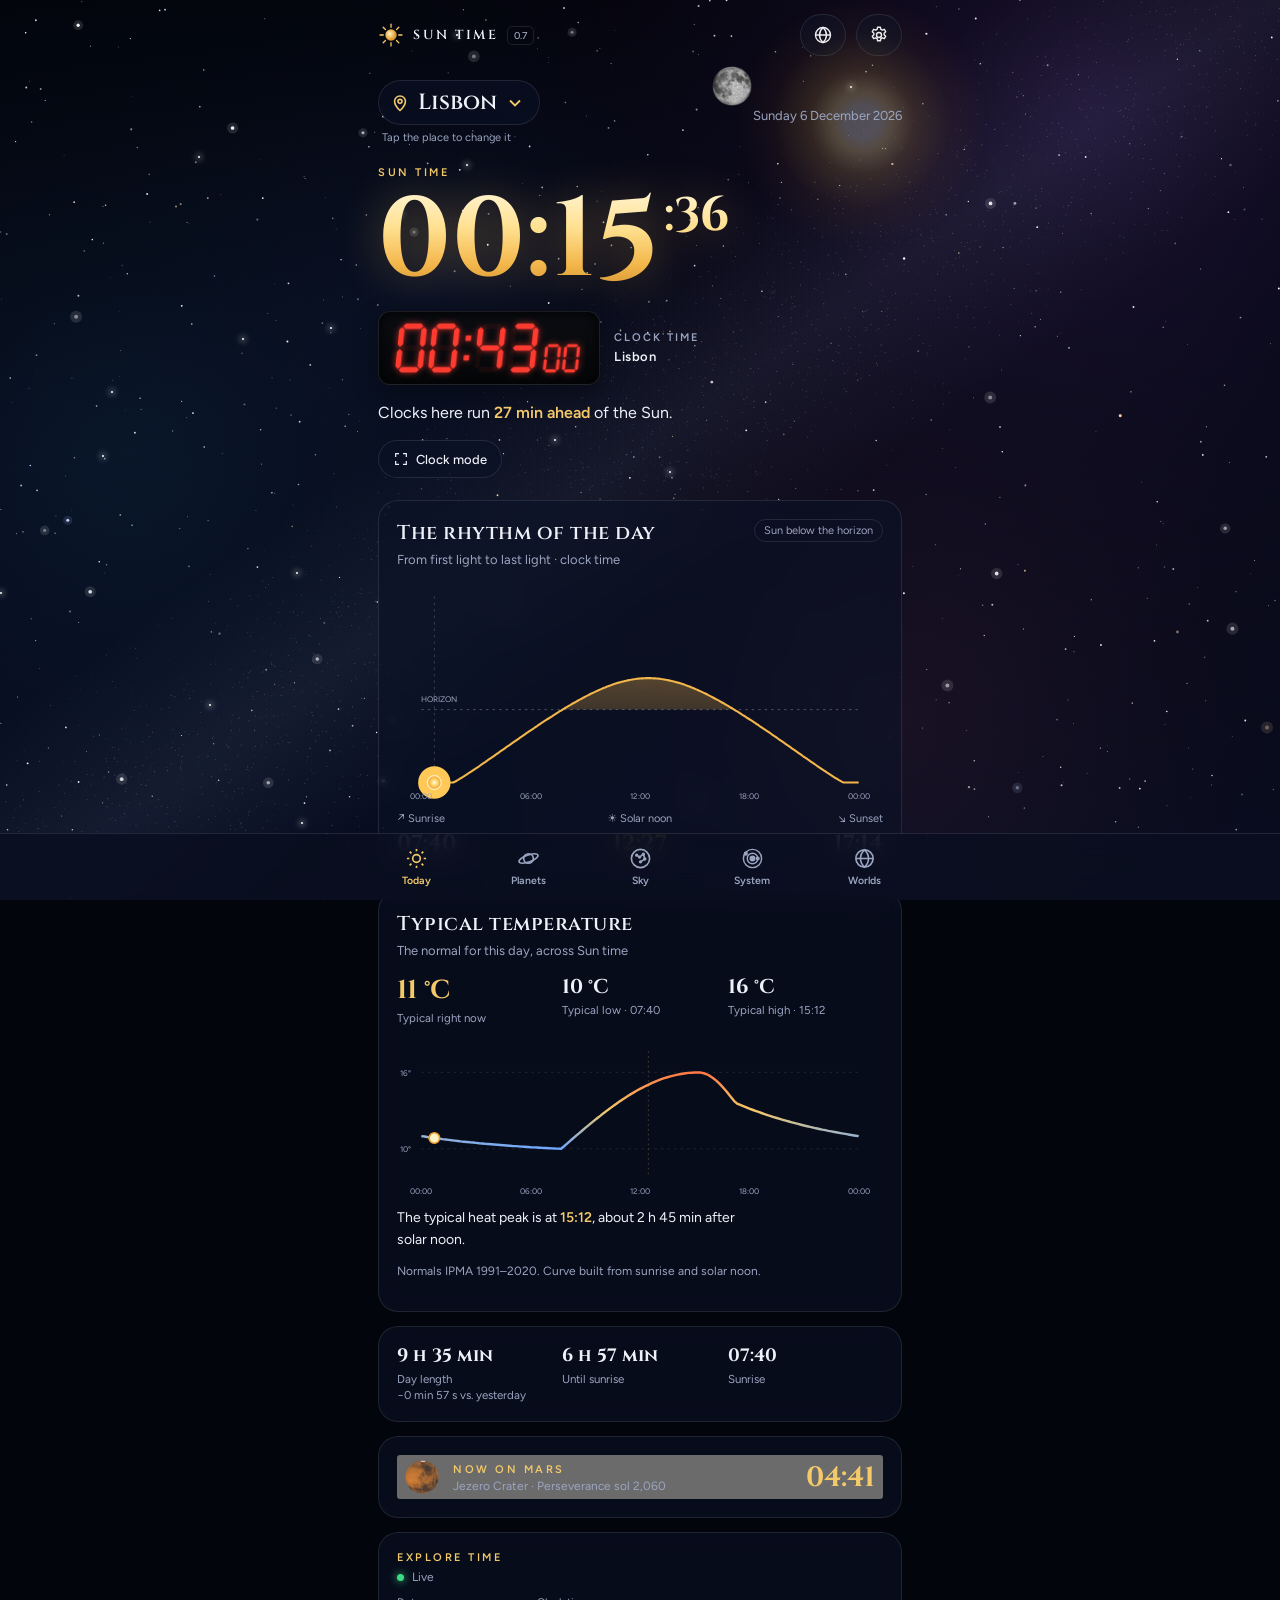
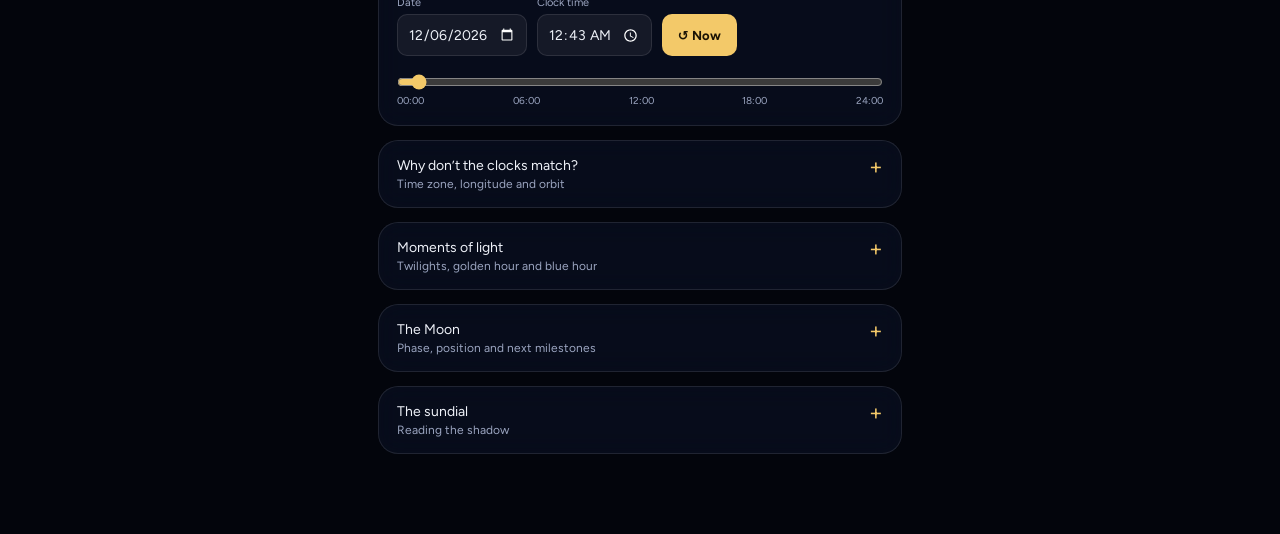
==== commit 57b5389e: "Add files via upload" ====
--- a/preview/index.html
+++ b/preview/index.html
@@ -22,7 +22,7 @@
   box-sizing:border-box;color-scheme:dark}
 *,*::before,*::after{box-sizing:inherit}
 [hidden]{display:none!important}
-html{scroll-padding-top:env(safe-area-inset-top,0px)}
+html{scroll-padding-top:env(safe-area-inset-top,0px);overflow-x:hidden}
 body{margin:0;background:var(--bg);color:var(--ink);font-family:var(--sans);-webkit-font-smoothing:antialiased;min-height:100vh;
   padding-top:env(safe-area-inset-top,0px);padding-bottom:calc(var(--nav-h) + env(safe-area-inset-bottom,0px))}
 body[data-lcd="ambar"]{--lcd:#ffb300;--lcd-glow:rgba(255,179,0,.7)}
@@ -241,6 +241,16 @@
 .temp-chart{display:block;width:100%;height:auto;margin:10px 0 2px;overflow:visible;color:var(--ink)}
 .temp-chart text{font:10px var(--sans);fill:var(--soft)}
 details.card>summary .sumt{display:inline;font-size:14px;color:var(--ink);margin:0}
+/* 0.7 */
+.planet-dot.photo{box-shadow:none;border-radius:0;background-color:transparent}
+.explore-bar{position:sticky;top:env(safe-area-inset-top,0px);z-index:15;display:flex;align-items:center;justify-content:space-between;gap:10px;margin:8px 0 0;padding:10px 12px;border-radius:14px;background:rgba(243,201,105,.16);border:1px solid var(--gold);font-size:13px;-webkit-backdrop-filter:blur(10px);backdrop-filter:blur(10px)}
+.explore-bar .btn{min-height:36px;padding:6px 12px;flex:none}
+[dir="rtl"] .solar,[dir="rtl"] .lcd,[dir="rtl"] .place-time,[dir="rtl"] .events b,[dir="rtl"] .world-time,[dir="rtl"] .t-time{direction:ltr;unicode-bidi:isolate}
+[dir="rtl"] .solar{text-align:right}
+[dir="rtl"] .row .v{text-align:left}
+[dir="rtl"] details.card>summary{padding:16px 18px 16px 44px}
+[dir="rtl"] details.card>summary::after{right:auto;left:18px}
+[dir="rtl"] .place-item,[dir="rtl"] .world,[dir="rtl"] .teaser{text-align:right}
 </style>
 </head>
 <body data-theme="espaco" data-lcd="vermelho">
@@ -248,15 +258,16 @@
 <div class="twinkles" id="twinkles" aria-hidden="true"></div>
 <div class="wrap">
 <header class="top">
-  <a href="#" class="brand" id="brand"><svg class="sunmark" viewBox="0 0 32 32" aria-hidden="true"><defs><radialGradient id="bm" cx="40%" cy="40%"><stop offset="0" stop-color="#fff3c4"/><stop offset="1" stop-color="#e29a2e"/></radialGradient></defs><circle cx="16" cy="16" r="7" fill="url(#bm)"/><g stroke="#f3c969" stroke-width="1.6" stroke-linecap="round"><path d="M16 2.5v4M16 25.5v4M2.5 16h4M25.5 16h4M6.4 6.4l2.8 2.8M22.8 22.8l2.8 2.8M6.4 25.6l2.8-2.8M22.8 9.2l2.8-2.8"/></g></svg><span data-i18n="appName">HORA DO SOL</span> <small>0.6</small></a>
+  <a href="#" class="brand" id="brand"><svg class="sunmark" viewBox="0 0 32 32" aria-hidden="true"><defs><radialGradient id="bm" cx="40%" cy="40%"><stop offset="0" stop-color="#fff3c4"/><stop offset="1" stop-color="#e29a2e"/></radialGradient></defs><circle cx="16" cy="16" r="7" fill="url(#bm)"/><g stroke="#f3c969" stroke-width="1.6" stroke-linecap="round"><path d="M16 2.5v4M16 25.5v4M2.5 16h4M25.5 16h4M6.4 6.4l2.8 2.8M22.8 22.8l2.8 2.8M6.4 25.6l2.8-2.8M22.8 9.2l2.8-2.8"/></g></svg><span data-i18n="appName">HORA DO SOL</span> <small>0.7</small></a>
   <button class="iconbtn" id="worldBtn" type="button" data-i18n-aria="worldBtn" aria-haspopup="dialog"><svg viewBox="0 0 24 24" fill="none" stroke="currentColor" stroke-width="1.7"><circle cx="12" cy="12" r="9"/><path d="M3 12h18M12 3c2.8 2.6 4.2 5.6 4.2 9s-1.4 6.4-4.2 9c-2.8-2.6-4.2-5.6-4.2-9S9.2 5.6 12 3z"/></svg></button>
-  <button class="iconbtn" id="settingsBtn" type="button" data-i18n-aria="settingsBtn" aria-haspopup="dialog"><svg viewBox="0 0 24 24" fill="none" stroke="currentColor" stroke-width="1.7"><circle cx="12" cy="12" r="3.2"/><path d="M12 2.5v3M12 18.5v3M2.5 12h3M18.5 12h3M5.3 5.3l2.1 2.1M16.6 16.6l2.1 2.1M5.3 18.7l2.1-2.1M16.6 7.4l2.1-2.1"/></svg></button>
+  <button class="iconbtn" id="settingsBtn" type="button" data-i18n-aria="settingsBtn" aria-haspopup="dialog"><svg viewBox="0 0 24 24" fill="none" stroke="currentColor" stroke-width="1.7" stroke-linejoin="round"><path d="M10.3 2.6h3.4l.5 2.6c.6.2 1.2.5 1.7.9l2.5-.9 1.7 2.9-2 1.7c.1.6.1 1.3 0 1.9l2 1.7-1.7 2.9-2.5-.9c-.5.4-1.1.7-1.7.9l-.5 2.6h-3.4l-.5-2.6c-.6-.2-1.2-.5-1.7-.9l-2.5.9-1.7-2.9 2-1.7c-.1-.6-.1-1.3 0-1.9l-2-1.7 1.7-2.9 2.5.9c.5-.4 1.1-.7 1.7-.9z"/><circle cx="12" cy="12" r="3"/></svg></button>
 </header>
 
 <main class="view on" id="view-hoje">
+  <div class="explore-bar" id="exploreBar" hidden><span id="exploreText"></span><button class="btn" type="button" id="exploreNow" data-i18n="backNow"></button></div>
   <section class="hero">
     <div class="sun-glow" id="sunGlow"></div>
-    <div class="moon-deco" aria-hidden="true"><img src="[data-uri]" alt=""></div>
+    <div class="moon-deco" aria-hidden="true"><img id="moonImg" alt=""></div>
     <div id="earthHead">
       <div class="place"><button class="loc-pill" id="locBtn" type="button" aria-haspopup="dialog"><svg class="pin" viewBox="0 0 24 24" fill="none" stroke="currentColor" stroke-width="1.9" aria-hidden="true"><path d="M12 21s-6.5-5.6-6.5-11a6.5 6.5 0 0 1 13 0c0 5.4-6.5 11-6.5 11z"/><circle cx="12" cy="10" r="2.4"/></svg><span id="locName">Lisboa</span><svg class="chev" viewBox="0 0 24 24" fill="none" stroke="currentColor" stroke-width="2.2" aria-hidden="true"><path d="M6 9l6 6 6-6"/></svg></button><div class="date" id="date"></div></div>
       <div class="loc-hint" data-i18n="locHint"></div>
@@ -293,7 +304,7 @@
 
   <section class="card"><div class="stats" id="stats"></div></section>
 
-  <section class="card" id="marsTeaserCard"><button class="teaser" id="marsTeaser" type="button"><span class="planet-dot" style="background:radial-gradient(circle at 35% 35%,#f1a27a,#b8492a 60%,#5a1d10)"></span><span class="t-main"><span class="eyebrow" data-i18n="nowOnMars"></span><span class="muted" style="display:block"><span data-i18n="jezero"></span> · <span id="teaserSol"></span></span></span><span class="t-time" id="teaserTime">--:--</span></button></section>
+  <section class="card" id="marsTeaserCard"><button class="teaser" id="marsTeaser" type="button"><span class="planet-dot photo" id="marsDot"></span><span class="t-main"><span class="eyebrow" data-i18n="nowOnMars"></span><span class="muted" style="display:block"><span data-i18n="jezero"></span> · <span id="teaserSol"></span></span></span><span class="t-time" id="teaserTime">--:--</span></button></section>
 
   <section class="card">
     <div class="card-top"><div><div class="eyebrow" data-i18n="explore"></div><div class="status" id="status" style="margin-top:6px"><span class="dot"></span><span id="statusText"></span></div></div></div>
@@ -367,6 +378,7 @@
   <div class="sheet-head"><h2 data-i18n="settingsBtn"></h2><button class="btn" type="button" data-close data-i18n="close"></button></div>
   <div id="settingsBody"></div>
   <button class="linkbtn" type="button" id="settingsReset" data-i18n="reset"></button>
+  <p class="muted" data-i18n="credits"></p>
 </div></dialog>
 
 <div class="clockmode" id="clockMode" role="dialog">
@@ -629,6 +641,20 @@
   const H0 = Math.acos(x)*deg/15;
   return {rise: 12 - H0, set: 12 + H0, len: 2*H0};
 }
+</script>
+<script>
+// Fotografias dos planetas e da Lua — NASA/JPL (domínio público), recortadas e reduzidas.
+const PIMG = {
+  mercurio: '[data-uri]',
+  venus: '[data-uri]',
+  terra: '[data-uri]',
+  lua: '[data-uri]',
+  marte: '[data-uri]',
+  jupiter: '[data-uri]',
+  saturno: '[data-uri]',
+  urano: '[data-uri]',
+  neptuno: '[data-uri]'
+};
 </script>
 <script>
 // Hora do Sol — locais: cidades portuguesas, extras e todas as capitais (coordenadas, fuso horário IANA).
@@ -704,7 +730,7 @@
  ['KR','KR','Seoul','Seul',37.57,126.98,'Asia/Seoul'],['SS','SS','Juba','',4.86,31.57,'Africa/Juba'],['ES','ES','Madrid','',40.42,-3.70,'Europe/Madrid'],
  ['LK','LK','Sri Jayawardenepura Kotte','',6.89,79.90,'Asia/Colombo'],['SD','SD','Khartoum','Cartum',15.50,32.56,'Africa/Khartoum'],['SR','SR','Paramaribo','',5.85,-55.20,'America/Paramaribo'],
  ['SE','SE','Stockholm','Estocolmo',59.33,18.07,'Europe/Stockholm'],['CH','CH','Bern','Berna',46.95,7.45,'Europe/Zurich'],['SY','SY','Damascus','Damasco',33.51,36.29,'Asia/Damascus'],
- ['TJ','TJ','Dushanbe','Duchamé',38.56,68.79,'Asia/Dushanbe'],['TZ','TZ','Dodoma','',-6.16,35.75,'Africa/Dar_es_Salaam'],['TH','TH','Bangkok','Banguecoque',13.76,100.50,'Asia/Bangkok'],
+ ['TJ','TJ','Dushanbe','Duchambé',38.56,68.79,'Asia/Dushanbe'],['TZ','TZ','Dodoma','',-6.16,35.75,'Africa/Dar_es_Salaam'],['TH','TH','Bangkok','Banguecoque',13.76,100.50,'Asia/Bangkok'],
  ['TL','TL','Dili','Díli',-8.56,125.57,'Asia/Dili'],['TG','TG','Lomé','',6.13,1.22,'Africa/Lome'],['TO','TO',"Nuku'alofa",'',-21.14,-175.20,'Pacific/Tongatapu'],
  ['TT','TT','Port of Spain','Porto de Espanha',10.66,-61.51,'America/Port_of_Spain'],['TN','TN','Tunis','Tunes',36.81,10.18,'Africa/Tunis'],['TR','TR','Ankara','Ancara',39.93,32.86,'Europe/Istanbul'],
  ['TM','TM','Ashgabat','Asgabate',37.96,58.33,'Asia/Ashgabat'],['TV','TV','Funafuti','',-8.52,179.20,'Pacific/Funafuti'],['UG','UG','Kampala','Campala',0.35,32.58,'Africa/Kampala'],
@@ -717,129 +743,26 @@
 const PLACES = PLACE_ROWS.map(([id, cc, en, pt, lat, lon, tz]) => ({id, cc, names: {en, pt: pt || en}, lat, lon, tz, capital: id.length === 2 || id === 'lisboa', normals: NORMALS[id] || null}));
 </script>
 <script>
-// Hora do Sol — textos em cada idioma. Para acrescentar um idioma, basta copiar o bloco 'en' e traduzir.
+// Hora do Sol — textos nos 10 idiomas mais falados. Traduções a rever por falantes nativos antes do lançamento.
 const I18N = {
- pt: {
-  locale:'pt-PT', appName:'HORA DO SOL', worldBtn:'Mudar de mundo', settingsBtn:'Aspeto',
-  locHint:'Toca no local para o mudar', solarLabel:'Hora do Sol', solarLabelWorld:'Hora do Sol em {w}', legal:'Hora legal', legalEarth:'na Terra · {p}',
-  clockMode:'Modo relógio', backEarth:'← Voltar à Terra', clockExit:'Toca no ecrã para sair',
-  sentenceAhead:'O relógio vai <strong>{d} adiantado</strong> em relação ao Sol.', sentenceBehind:'O relógio vai <strong>{d} atrasado</strong> em relação ao Sol.', sentenceEqual:'Neste momento, o relógio e o Sol estão praticamente certos.',
-  arcTitle:'O ritmo do dia', arcSub:'Do primeiro raio à última luz · hora legal', arcTitleWorld:'O dia em {w}', arcSubWorld:'Horas locais: cada “hora” dura {h} terrestres',
-  horizon:'HORIZONTE', sunUp:'Sol acima do horizonte', sunDown:'Sol abaixo do horizonte', rise:'↗ Nascer do Sol', noon:'☀ Meio-dia solar', set:'↘ Pôr do Sol', alwaysDay:'sempre dia', alwaysNight:'sempre noite',
-  dayLen:'Duração do dia', vsYesterday:'{d} face a ontem', toRise:'Até o Sol nascer', sinceSet:'Desde o pôr do Sol', lightPast:'Luz já passada', lightLeft:'Luz que falta',
-  wDaylight:'Luz do dia, em horas locais', wToSet:'Até o Sol se pôr (tempo terrestre)', wToRise:'Até o Sol nascer (tempo terrestre)', wHour:'Duração de uma hora local',
-  nowOnMars:'Agora em Marte', jezero:'Cratera Jezero', solPerse:'sol {n} do Perseverance',
-  explore:'Explorar o tempo', live:'Ao vivo', exploring:'A explorar outro momento', date:'Data', legalTime:'Hora legal', now:'↺ Agora',
-  noteTwice:'Esta hora ocorre duas vezes; mostra-se a primeira.', noteGap:'Esta hora não existe devido à mudança de horário; mostra-se a seguinte.',
-  tempTitle:'Temperatura típica', tempSub:'O normal para este dia, ao longo da hora do Sol', tempNow:'Agora, o típico é', tempMin:'Mínima típica', tempMax:'Máxima típica',
-  tempPeak:'O pico de calor típico é às <strong>{t}</strong>, cerca de {d} depois do meio-dia solar.', tempSource:'Normais {s}. Curva calculada a partir do nascer do Sol e do meio-dia solar.',
-  tempNone:'Ainda não há temperaturas típicas para {p}. Serão incluídas numa próxima versão.',
-  whyTitle:'Porque não coincidem os relógios?', whySub:'Fuso, longitude e órbita', whyLede:'A hora legal segue o fuso; a hora do Sol segue o Sol no céu deste lugar.',
-  tz:'Fuso horário', summer:', hora de verão', longitude:'Longitude', lonWest:'{v}° a oeste de Greenwich, 4 min por grau', lonEast:'{v}° a leste de Greenwich, 4 min por grau',
-  eot:'Equação do tempo', eotRow:'o Sol verdadeiro vai {v} min {s} face ao Sol médio', ahead:'adiantado', behind:'atrasado', total:'Diferença total',
-  eotLede:'Ao longo do ano, o Sol verdadeiro adianta-se ou atrasa-se até cerca de 16 minutos face a um Sol “médio” regular. Hoje vai {v} min {s}.', sunFast:'Sol adiantado', sunSlow:'Sol atrasado', months:'J F M A M J J A S O N D',
-  lightTitle:'Momentos de luz', lightSub:'Crepúsculos, hora dourada e hora azul', astroStart:'Início do crepúsculo astronómico', nautStart:'Início do crepúsculo náutico', firstLight:'Primeira luz<small>início do crepúsculo civil</small>',
-  blueHour:'Hora azul', goldenHour:'Hora dourada', sunrise:'Nascer do Sol', solarNoon:'Meio-dia solar<small>altura máxima de {a}°</small>', sunset:'Pôr do Sol', civilEnd:'Fim do crepúsculo civil', nautEnd:'Fim do crepúsculo náutico', astroEnd:'Fim do crepúsculo astronómico',
-  nowRow:'Agora', chosenRow:'Instante escolhido', sunPosRow:'Sol a {a}° de altura, azimute {z}° ({c})',
-  moonTitle:'A Lua', moonSub:'Fase, posição e próximos encontros', moonIllum:'{p}% iluminada, {d} dias de idade', moonRise:'Nascer da Lua', moonSet:'Ocaso da Lua', noRise:'não nasce neste dia', noSet:'não se põe neste dia',
-  posNow:'Posição agora', posChosen:'Posição no instante escolhido', altDir:'{a}° de altura, {c}', belowHorizon:'abaixo do horizonte', nextFull:'Próxima lua cheia', nextNew:'Próxima lua nova', distEarth:'Distância à Terra',
-  dialTitle:'O relógio de sol', dialSub:'Uma leitura pela sombra', dialLede:'Mostrador horizontal orientado a norte, com as linhas horárias calculadas para a latitude.', motto:'Só conto as horas de sol',
-  thisWorld:'Este mundo', wDayLen:'Duração do dia solar', wYear:'Duração do ano', wYearVal:'{d} dias terrestres', wYears:' ({y} anos)', wDaysYear:'Dias solares por ano', wSunAlt:'Altura do Sol agora', wLat:'Latitude do local', wSeason:'Estação no hemisfério norte',
-  seasons:'primavera|verão|outono|inverno', wDaySentence:'Um dia aqui dura <strong>{d}</strong> terrestres.', wSolSentence:' Hoje é o <strong>sol {n}</strong> da missão Perseverance.',
-  navToday:'Hoje', navPlanets:'Planetas', navSky:'Céu', navSystem:'Sistema', navWorlds:'Mundos',
-  tonight:'Esta noite', planetsTitle:'Planetas visíveis', nightInfo:'{p} · noite de {w} · céu escuro das {a} às {b}', noDark:'Nesta data, em {p}, o céu não chega a escurecer (Sol sempre acima de −6°).',
-  visible:'Visível', notVisible:'Não visível', needScope:'Precisa de telescópio', visFrom:'Visível das <b>{a}</b> às <b>{b}</b>.', eveningStar:' É a “estrela da tarde”.', morningStar:' É a “estrela da manhã”.',
-  bestAt:'Melhor às {t}: a {a}° de altura, virado para {c}.', brightness:'Brilho: {b} (magnitude {m})', tooClose:'Está demasiado perto do Sol para se ver.', tooLow:'Não sobe o suficiente acima do horizonte durante a noite.',
-  bright:'extremamente brilhante|muito brilhante|brilhante|bem visível|ténue|só com binóculos ou céu muito escuro|só com telescópio',
-  magNote:'Brilho em magnitude: quanto mais baixo o número, mais brilhante. Abaixo de 6 vê-se a olho nu num céu escuro.',
-  skyEyebrow:'Mapa do céu', skyNow:'O céu agora', skyAt:'O céu às {t}', skyHelp:'Segura o telemóvel por cima da cabeça, com o topo do ecrã virado para norte. O centro é o ponto mesmo por cima de ti.',
-  skyDay:'É de dia (ou crepúsculo): o Sol ofusca quase tudo, mas os planetas estão lá.', skyNote:'Muda a data e a hora em Hoje → Explorar o tempo para ver o céu noutro momento.', cardinals:'N NE E SE S SO O NO',
-  sysEyebrow:'Sistema solar hoje', sysTitle:'Onde está cada planeta', sysLede:'Vista de cima do Sistema Solar, com os planetas na posição real desta data. As distâncias estão comprimidas para caberem todos.',
-  distTitle:'Distância à Terra', lightTakes:'a luz demora {d}', millionKm:'{v} milhões de km',
-  worldsEyebrow:'Mundos', worldsTitle:'E se estivéssemos noutro mundo?', worldsLede:'Que horas são para o Sol em cada mundo, quanto dura lá um dia e quanto dura um ano. Toca num mundo para o veres em Hoje.',
-  sunTimeUpper:'HORA DO SOL', sideBySide:'Lado a lado', colWorld:'Mundo', colDay:'Dia solar', colYear:'Ano', colPerYear:'Dias por ano', days:'{v} dias', years:'{v} anos', moonYear:'365 dias*',
-  compareNote:'* A Lua acompanha a Terra à volta do Sol. Mercúrio tem menos de um dia por ano: um dia lá dura dois anos.',
-  routineTitle:'O teu dia noutro planeta', routineLede:'Indica o teu dia na Terra, em hora legal. A app vê a que hora do Sol isso corresponde aqui e leva o mesmo ritmo solar para outro mundo.', world:'Mundo',
-  routine:'Despertar|Pequeno-almoço|Almoço|Lanche|Jantar|Deitar',
-  routineIntro:'Na Terra, acordas às <b>{l}</b> (hora legal), que são <b>{s}</b> no relógio do Sol de {p}. Em {w}, com o mesmo ritmo em relação ao Sol:',
-  routineHour:'1 hora de {w} = {d} terrestres', routineSince:'{a} de {w} depois de acordar = {b}', routineEnd:'Ficarias acordado {a} e cada dia teu duraria {d}. O próximo “despertar” em {s} é {n} (hora de {p}).', earthDays:'{v} dias terrestres', earthTime:'{v} terrestres',
-  pickWorld:'Escolhe um mundo', pickWorldLede:'Que horas são para o Sol em cada mundo, neste momento.', close:'Fechar', reset:'Repor predefinições',
-  searchTitle:'Escolhe um local', searchPh:'Pesquisar cidade ou país', myLocation:'A minha localização', recent:'Recentes', allPlaces:'Todos os locais', noResults:'Nenhum local encontrado.', gettingLoc:'A obter a localização…', locFail:'Não foi possível obter a localização. Escolhe um local da lista.', noGeo:'Este navegador não permite obter a localização.', here:'Aqui', capital:'capital',
-  optTheme:'Tema', optSpace:'Espaço', optLight:'Claro', optLcd:'Cor do visor da hora legal', lcdNames:'Vermelho|Âmbar|Verde|Azul', optSize:'Tamanho dos números', sizes:'Normal|Grande|Muito grande', optSecs:'Segundos', show:'Mostrar', hide:'Esconder',
-  optDial:'Mostrador no topo (na Terra)', dials:'Nenhum|Relógio de sol|Mostrador de 24 h', optNum:'Números do relógio de sol', nums:'Romanos|Árabes', optLang:'Idioma', langAuto:'Automático',
-  dial24Sun:'Sol', dial24Clock:'Relógio (hora legal)',
-  daysWord:'dias', andWord:'e', lightSec:'{v} s', kmWord:'km',
-  compass:'norte|nor-nordeste|nordeste|és-nordeste|leste|és-sudeste|sudeste|su-sudeste|sul|su-sudoeste|sudoeste|oés-sudoeste|oeste|oés-noroeste|noroeste|nor-noroeste',
-  compassS:'N|NNE|NE|ENE|E|ESE|SE|SSE|S|SSO|SO|OSO|O|ONO|NO|NNO',
-  phases:'Lua nova|Lua crescente|Quarto crescente|Gibosa crescente|Lua cheia|Gibosa minguante|Quarto minguante|Lua minguante',
-  planets:'Mercúrio|Vénus|Terra|Marte|Júpiter|Saturno|Urano|Neptuno|Lua',
-  sites:'|Bacia Caloris|Maxwell Montes|Mar da Tranquilidade (Apollo 11)|Cratera Jezero|Topo das nuvens, junto ao equador',
-  facts:'O nosso planeta de referência: um dia solar médio de 24 horas.|Um dia solar dura dois anos mercurianos.|Gira ao contrário: o Sol nasce a oeste e põe-se a leste.|Um dia lunar dura cerca de um mês: duas semanas de luz, duas de noite.|Um sol marciano é só 39 minutos mais longo do que o dia terrestre.|O dia mais curto do Sistema Solar: menos de 10 horas.|Um ano dura quase 30 anos terrestres.|Gira deitado: cada polo tem 42 anos de dia e 42 anos de noite.|Desde que foi descoberto, em 1846, só deu uma volta ao Sol (em 2011).'
- },
- en: {
-  locale:'en-GB', appName:'SUN TIME', worldBtn:'Change world', settingsBtn:'Appearance',
-  locHint:'Tap the place to change it', solarLabel:'Sun time', solarLabelWorld:'Sun time on {w}', legal:'Clock time', legalEarth:'on Earth · {p}',
-  clockMode:'Clock mode', backEarth:'← Back to Earth', clockExit:'Tap the screen to exit',
-  sentenceAhead:'Clocks here run <strong>{d} ahead</strong> of the Sun.', sentenceBehind:'Clocks here run <strong>{d} behind</strong> the Sun.', sentenceEqual:'Right now, the clock and the Sun practically agree.',
-  arcTitle:'The rhythm of the day', arcSub:'From first light to last light · clock time', arcTitleWorld:'The day on {w}', arcSubWorld:'Local hours: each “hour” lasts {h} Earth time',
-  horizon:'HORIZON', sunUp:'Sun above the horizon', sunDown:'Sun below the horizon', rise:'↗ Sunrise', noon:'☀ Solar noon', set:'↘ Sunset', alwaysDay:'always day', alwaysNight:'always night',
-  dayLen:'Day length', vsYesterday:'{d} vs. yesterday', toRise:'Until sunrise', sinceSet:'Since sunset', lightPast:'Daylight so far', lightLeft:'Daylight left',
-  wDaylight:'Daylight, in local hours', wToSet:'Until sunset (Earth time)', wToRise:'Until sunrise (Earth time)', wHour:'Length of one local hour',
-  nowOnMars:'Now on Mars', jezero:'Jezero Crater', solPerse:'Perseverance sol {n}',
-  explore:'Explore time', live:'Live', exploring:'Exploring another moment', date:'Date', legalTime:'Clock time', now:'↺ Now',
-  noteTwice:'This time happens twice; showing the first.', noteGap:'This time does not exist because of the clock change; showing the next one.',
-  tempTitle:'Typical temperature', tempSub:'The normal for this day, across Sun time', tempNow:'Typical right now', tempMin:'Typical low', tempMax:'Typical high',
-  tempPeak:'The typical heat peak is at <strong>{t}</strong>, about {d} after solar noon.', tempSource:'Normals {s}. Curve built from sunrise and solar noon.',
-  tempNone:'Typical temperatures for {p} are not available yet. They will come in a future version.',
-  whyTitle:'Why don’t the clocks match?', whySub:'Time zone, longitude and orbit', whyLede:'Clock time follows the time zone; Sun time follows the Sun in this place’s sky.',
-  tz:'Time zone', summer:', summer time', longitude:'Longitude', lonWest:'{v}° west of Greenwich, 4 min per degree', lonEast:'{v}° east of Greenwich, 4 min per degree',
-  eot:'Equation of time', eotRow:'the true Sun is {v} min {s} the mean Sun', ahead:'ahead of', behind:'behind', total:'Total difference',
-  eotLede:'Over the year, the true Sun runs up to about 16 minutes ahead of or behind a regular “mean” Sun. Today it is {v} min {s} it.', sunFast:'Sun ahead', sunSlow:'Sun behind', months:'J F M A M J J A S O N D',
-  lightTitle:'Moments of light', lightSub:'Twilights, golden hour and blue hour', astroStart:'Astronomical twilight begins', nautStart:'Nautical twilight begins', firstLight:'First light<small>civil twilight begins</small>',
-  blueHour:'Blue hour', goldenHour:'Golden hour', sunrise:'Sunrise', solarNoon:'Solar noon<small>maximum height {a}°</small>', sunset:'Sunset', civilEnd:'Civil twilight ends', nautEnd:'Nautical twilight ends', astroEnd:'Astronomical twilight ends',
-  nowRow:'Now', chosenRow:'Chosen moment', sunPosRow:'Sun at {a}° altitude, azimuth {z}° ({c})',
-  moonTitle:'The Moon', moonSub:'Phase, position and next milestones', moonIllum:'{p}% illuminated, {d} days old', moonRise:'Moonrise', moonSet:'Moonset', noRise:'no moonrise this day', noSet:'no moonset this day',
-  posNow:'Position now', posChosen:'Position at chosen moment', altDir:'{a}° altitude, {c}', belowHorizon:'below the horizon', nextFull:'Next full moon', nextNew:'Next new moon', distEarth:'Distance from Earth',
-  dialTitle:'The sundial', dialSub:'Reading the shadow', dialLede:'Horizontal dial facing north, with hour lines calculated for the latitude.', motto:'I count only the sunny hours',
-  thisWorld:'This world', wDayLen:'Solar day length', wYear:'Year length', wYearVal:'{d} Earth days', wYears:' ({y} years)', wDaysYear:'Solar days per year', wSunAlt:'Sun altitude now', wLat:'Site latitude', wSeason:'Northern hemisphere season',
-  seasons:'spring|summer|autumn|winter', wDaySentence:'A day here lasts <strong>{d}</strong> of Earth time.', wSolSentence:' Today is <strong>sol {n}</strong> of the Perseverance mission.',
-  navToday:'Today', navPlanets:'Planets', navSky:'Sky', navSystem:'System', navWorlds:'Worlds',
-  tonight:'Tonight', planetsTitle:'Visible planets', nightInfo:'{p} · night of {w} · dark sky from {a} to {b}', noDark:'On this date, in {p}, the sky never gets dark (Sun always above −6°).',
-  visible:'Visible', notVisible:'Not visible', needScope:'Needs a telescope', visFrom:'Visible from <b>{a}</b> to <b>{b}</b>.', eveningStar:' It is the “evening star”.', morningStar:' It is the “morning star”.',
-  bestAt:'Best at {t}: {a}° high, towards the {c}.', brightness:'Brightness: {b} (magnitude {m})', tooClose:'Too close to the Sun to be seen.', tooLow:'Does not rise high enough during the night.',
-  bright:'extremely bright|very bright|bright|easy to see|faint|binoculars or a very dark sky needed|telescope only',
-  magNote:'Brightness in magnitude: the lower the number, the brighter. Below 6 it can be seen with the naked eye in a dark sky.',
-  skyEyebrow:'Sky map', skyNow:'The sky now', skyAt:'The sky at {t}', skyHelp:'Hold the phone above your head with the top of the screen facing north. The centre is the point straight above you.',
-  skyDay:'It is daytime (or twilight): the Sun outshines almost everything, but the planets are there.', skyNote:'Change the date and time in Today → Explore time to see the sky at another moment.', cardinals:'N NE E SE S SW W NW',
-  sysEyebrow:'Solar system today', sysTitle:'Where each planet is', sysLede:'Top view of the Solar System, with the planets at their real positions on this date. Distances are compressed so they all fit.',
-  distTitle:'Distance from Earth', lightTakes:'light takes {d}', millionKm:'{v} million km',
-  worldsEyebrow:'Worlds', worldsTitle:'What if we lived on another world?', worldsLede:'What time it is by the Sun on each world, how long a day and a year last there. Tap a world to see it in Today.',
-  sunTimeUpper:'SUN TIME', sideBySide:'Side by side', colWorld:'World', colDay:'Solar day', colYear:'Year', colPerYear:'Days per year', days:'{v} days', years:'{v} years', moonYear:'365 days*',
-  compareNote:'* The Moon travels around the Sun with the Earth. Mercury has less than one day per year: a day there lasts two years.',
-  routineTitle:'Your day on another planet', routineLede:'Enter your day on Earth, in clock time. The app works out the matching Sun time here and carries the same solar rhythm to another world.', world:'World',
-  routine:'Wake up|Breakfast|Lunch|Afternoon snack|Dinner|Bedtime',
-  routineIntro:'On Earth you wake up at <b>{l}</b> (clock time), which is <b>{s}</b> by the Sun in {p}. On {w}, keeping the same rhythm relative to the Sun:',
-  routineHour:'1 hour on {w} = {d} of Earth time', routineSince:'{a} on {w} after waking = {b}', routineEnd:'You would be awake for {a} and each of your days would last {d}. The next “wake-up” at {s} is {n} ({p} time).', earthDays:'{v} Earth days', earthTime:'{v} of Earth time',
-  pickWorld:'Choose a world', pickWorldLede:'What time it is by the Sun on each world, right now.', close:'Close', reset:'Reset to defaults',
-  searchTitle:'Choose a place', searchPh:'Search city or country', myLocation:'My location', recent:'Recent', allPlaces:'All places', noResults:'No places found.', gettingLoc:'Getting your location…', locFail:'Could not get your location. Choose a place from the list.', noGeo:'This browser cannot provide your location.', here:'Here', capital:'capital',
-  optTheme:'Theme', optSpace:'Space', optLight:'Light', optLcd:'Clock display colour', lcdNames:'Red|Amber|Green|Blue', optSize:'Number size', sizes:'Normal|Large|Extra large', optSecs:'Seconds', show:'Show', hide:'Hide',
-  optDial:'Dial at the top (on Earth)', dials:'None|Sundial|24-hour dial', optNum:'Sundial numerals', nums:'Roman|Arabic', optLang:'Language', langAuto:'Automatic',
-  dial24Sun:'Sun', dial24Clock:'Clock (clock time)',
-  daysWord:'days', andWord:'and', lightSec:'{v} s', kmWord:'km',
-  compass:'north|north-northeast|northeast|east-northeast|east|east-southeast|southeast|south-southeast|south|south-southwest|southwest|west-southwest|west|west-northwest|northwest|north-northwest',
-  compassS:'N|NNE|NE|ENE|E|ESE|SE|SSE|S|SSW|SW|WSW|W|WNW|NW|NNW',
-  phases:'New moon|Waxing crescent|First quarter|Waxing gibbous|Full moon|Waning gibbous|Last quarter|Waning crescent',
-  planets:'Mercury|Venus|Earth|Mars|Jupiter|Saturn|Uranus|Neptune|Moon',
-  sites:'|Caloris Basin|Maxwell Montes|Sea of Tranquillity (Apollo 11)|Jezero Crater|Cloud tops, near the equator',
-  facts:'Our reference planet: a mean solar day of 24 hours.|A solar day lasts two Mercury years.|It spins backwards: the Sun rises in the west and sets in the east.|A lunar day lasts about a month: two weeks of light, two of night.|A Martian sol is only 39 minutes longer than an Earth day.|The shortest day in the Solar System: under 10 hours.|A year lasts almost 30 Earth years.|It spins on its side: each pole gets 42 years of day and 42 years of night.|Since its discovery in 1846 it has completed only one orbit of the Sun (in 2011).'
- }
+"en":{"locale":"en-GB","appName":"SUN TIME","worldBtn":"Change world","settingsBtn":"Appearance","locHint":"Tap the place to change it","solarLabel":"Sun time","solarLabelWorld":"Sun time on {w}","legal":"Clock time","legalEarth":"on Earth · {p}","clockMode":"Clock mode","backEarth":"← Back to Earth","clockExit":"Tap the screen to exit","sentenceAhead":"Clocks here run <strong>{d} ahead</strong> of the Sun.","sentenceBehind":"Clocks here run <strong>{d} behind</strong> the Sun.","sentenceEqual":"Right now, the clock and the Sun practically agree.","arcTitle":"The rhythm of the day","arcSub":"From first light to last light · clock time","arcTitleWorld":"The day on {w}","arcSubWorld":"Local hours: each “hour” lasts {h} Earth time","horizon":"HORIZON","sunUp":"Sun above the horizon","sunDown":"Sun below the horizon","rise":"↗ Sunrise","noon":"☀ Solar noon","set":"↘ Sunset","alwaysDay":"always day","alwaysNight":"always night","dayLen":"Day length","vsYesterday":"{d} vs. yesterday","toRise":"Until sunrise","sinceSet":"Since sunset","lightPast":"Daylight so far","lightLeft":"Daylight left","wDaylight":"Daylight, in local hours","wToSet":"Until sunset (Earth time)","wToRise":"Until sunrise (Earth time)","wHour":"Length of one local hour","nowOnMars":"Now on Mars","jezero":"Jezero Crater","solPerse":"Perseverance sol {n}","explore":"Explore time","live":"Live","exploring":"Exploring another moment","date":"Date","legalTime":"Clock time","now":"↺ Now","noteTwice":"This time happens twice; showing the first.","noteGap":"This time does not exist because of the clock change; showing the next one.","tempTitle":"Typical temperature","tempSub":"The normal for this day, across Sun time","tempNow":"Typical right now","tempMin":"Typical low","tempMax":"Typical high","tempPeak":"The typical heat peak is at <strong>{t}</strong>, about {d} after solar noon.","tempSource":"Normals {s}. Curve built from sunrise and solar noon.","tempNone":"Typical temperatures for {p} are not available yet. They will come in a future version.","whyTitle":"Why don’t the clocks match?","whySub":"Time zone, longitude and orbit","whyLede":"Clock time follows the time zone; Sun time follows the Sun in this place’s sky.","tz":"Time zone","summer":", summer time","longitude":"Longitude","lonWest":"{v}° west of Greenwich, 4 min per degree","lonEast":"{v}° east of Greenwich, 4 min per degree","eot":"Equation of time","eotRow":"the true Sun is {v} min {s} the mean Sun","ahead":"ahead of","behind":"behind","total":"Total difference","eotLede":"Over the year, the true Sun runs up to about 16 minutes ahead of or behind a regular “mean” Sun. Today it is {v} min {s} it.","sunFast":"Sun ahead","sunSlow":"Sun behind","months":"J F M A M J J A S O N D","lightTitle":"Moments of light","lightSub":"Twilights, golden hour and blue hour","astroStart":"Astronomical twilight begins","nautStart":"Nautical twilight begins","firstLight":"First light<small>civil twilight begins</small>","blueHour":"Blue hour","goldenHour":"Golden hour","sunrise":"Sunrise","solarNoon":"Solar noon<small>maximum height {a}°</small>","sunset":"Sunset","civilEnd":"Civil twilight ends","nautEnd":"Nautical twilight ends","astroEnd":"Astronomical twilight ends","nowRow":"Now","chosenRow":"Chosen moment","sunPosRow":"Sun at {a}° altitude, azimuth {z}° ({c})","moonTitle":"The Moon","moonSub":"Phase, position and next milestones","moonIllum":"{p}% illuminated, {d} days old","moonRise":"Moonrise","moonSet":"Moonset","noRise":"no moonrise this day","noSet":"no moonset this day","posNow":"Position now","posChosen":"Position at chosen moment","altDir":"{a}° altitude, {c}","belowHorizon":"below the horizon","nextFull":"Next full moon","nextNew":"Next new moon","distEarth":"Distance from Earth","dialTitle":"The sundial","dialSub":"Reading the shadow","dialLede":"Horizontal dial facing north, with hour lines calculated for the latitude.","motto":"I count only the sunny hours","thisWorld":"This world","wDayLen":"Solar day length","wYear":"Year length","wYearVal":"{d} Earth days","wYears":" ({y} years)","wDaysYear":"Solar days per year","wSunAlt":"Sun altitude now","wLat":"Site latitude","wSeason":"Northern hemisphere season","seasons":"spring|summer|autumn|winter","wDaySentence":"A day here lasts <strong>{d}</strong> of Earth time.","wSolSentence":" Today is <strong>sol {n}</strong> of the Perseverance mission.","navToday":"Today","navPlanets":"Planets","navSky":"Sky","navSystem":"System","navWorlds":"Worlds","tonight":"Tonight","planetsTitle":"Visible planets","nightInfo":"{p} · night of {w} · dark sky from {a} to {b}","noDark":"On this date, in {p}, the sky never gets dark (Sun always above −6°).","visible":"Visible","notVisible":"Not visible","needScope":"Needs a telescope","visFrom":"Visible from <b>{a}</b> to <b>{b}</b>.","eveningStar":" It is the “evening star”.","morningStar":" It is the “morning star”.","bestAt":"Best at {t}: {a}° high, towards the {c}.","brightness":"Brightness: {b} (magnitude {m})","tooClose":"Too close to the Sun to be seen.","tooLow":"Does not rise high enough during the night.","bright":"extremely bright|very bright|bright|easy to see|faint|binoculars or a very dark sky needed|telescope only","magNote":"Brightness in magnitude: the lower the number, the brighter. Below 6 it can be seen with the naked eye in a dark sky.","skyEyebrow":"Sky map","skyNow":"The sky now","skyAt":"The sky at {t}","skyHelp":"Hold the phone above your head with the top of the screen facing north. The centre is the point straight above you.","skyDay":"It is daytime (or twilight): the Sun outshines almost everything, but the planets are there.","skyNote":"Change the date and time in Today → Explore time to see the sky at another moment.","cardinals":"N NE E SE S SW W NW","sysEyebrow":"Solar system today","sysTitle":"Where each planet is","sysLede":"Top view of the Solar System, with the planets at their real positions on this date. Distances are compressed so they all fit.","distTitle":"Distance from Earth","lightTakes":"light takes {d}","millionKm":"{v} million km","worldsEyebrow":"Worlds","worldsTitle":"What if we lived on another world?","worldsLede":"What time it is by the Sun on each world, how long a day and a year last there. Tap a world to see it in Today.","sunTimeUpper":"SUN TIME","sideBySide":"Side by side","colWorld":"World","colDay":"Solar day","colYear":"Year","colPerYear":"Days per year","days":"{v} days","years":"{v} years","moonYear":"365 days*","compareNote":"* The Moon travels around the Sun with the Earth. Mercury has less than one day per year: a day there lasts two years.","routineTitle":"Your day on another planet","routineLede":"Enter your day on Earth, in clock time. The app works out the matching Sun time here and carries the same solar rhythm to another world.","world":"World","routine":"Wake up|Breakfast|Lunch|Afternoon snack|Dinner|Bedtime","routineIntro":"On Earth you wake up at <b>{l}</b> (clock time), which is <b>{s}</b> by the Sun in {p}. On {w}, keeping the same rhythm relative to the Sun:","routineHour":"1 hour on {w} = {d} of Earth time","routineSince":"{a} on {w} after waking = {b}","routineEnd":"You would be awake for {a} and each of your days would last {d}. The next “wake-up” at {s} is {n} ({p} time).","earthDays":"{v} Earth days","earthTime":"{v} of Earth time","pickWorld":"Choose a world","pickWorldLede":"What time it is by the Sun on each world, right now.","close":"Close","reset":"Reset to defaults","searchTitle":"Choose a place","searchPh":"Search city or country","myLocation":"My location","recent":"Recent","allPlaces":"All places","noResults":"No places found.","gettingLoc":"Getting your location…","locFail":"Could not get your location. Choose a place from the list.","noGeo":"This browser cannot provide your location.","here":"Here","capital":"capital","optTheme":"Theme","optSpace":"Space","optLight":"Light","optLcd":"Clock display colour","lcdNames":"Red|Amber|Green|Blue","optSize":"Number size","sizes":"Normal|Large|Extra large","optSecs":"Seconds","show":"Show","hide":"Hide","optDial":"Dial at the top (on Earth)","dials":"None|Sundial|24-hour dial","optNum":"Sundial numerals","nums":"Roman|Arabic","optLang":"Language","langAuto":"Automatic","dial24Sun":"Sun","dial24Clock":"Clock (clock time)","daysWord":"days","andWord":"and","lightSec":"{v} s","kmWord":"km","compass":"north|north-northeast|northeast|east-northeast|east|east-southeast|southeast|south-southeast|south|south-southwest|southwest|west-southwest|west|west-northwest|northwest|north-northwest","compassS":"N|NNE|NE|ENE|E|ESE|SE|SSE|S|SSW|SW|WSW|W|WNW|NW|NNW","phases":"New moon|Waxing crescent|First quarter|Waxing gibbous|Full moon|Waning gibbous|Last quarter|Waning crescent","planets":"Mercury|Venus|Earth|Mars|Jupiter|Saturn|Uranus|Neptune|Moon","sites":"|Caloris Basin|Maxwell Montes|Sea of Tranquillity (Apollo 11)|Jezero Crater|Cloud tops, near the equator","facts":"Our reference planet: a mean solar day of 24 hours.|A solar day lasts two Mercury years.|It spins backwards: the Sun rises in the west and sets in the east.|A lunar day lasts about a month: two weeks of light, two of night.|A Martian sol is only 39 minutes longer than an Earth day.|The shortest day in the Solar System: under 10 hours.|A year lasts almost 30 Earth years.|It spins on its side: each pole gets 42 years of day and 42 years of night.|Since its discovery in 1846 it has completed only one orbit of the Sun (in 2011).","exploreBanner":"You are viewing another moment: {t}","backNow":"Back to now","credits":"Planet images: NASA/JPL."},
+"zh":{"locale":"zh-CN","appName":"太阳时","worldBtn":"切换世界","settingsBtn":"设置","locHint":"点按地点即可更换","solarLabel":"太阳时","solarLabelWorld":"{w}的太阳时","legal":"标准时间","legalEarth":"地球 · {p}","clockMode":"时钟模式","backEarth":"← 返回地球","clockExit":"点按屏幕退出","sentenceAhead":"这里的时钟比太阳<strong>快 {d}</strong>。","sentenceBehind":"这里的时钟比太阳<strong>慢 {d}</strong>。","sentenceEqual":"此刻，时钟与太阳几乎一致。","arcTitle":"一天的节奏","arcSub":"从第一缕阳光到最后一丝光亮 · 标准时间","arcTitleWorld":"{w}上的一天","arcSubWorld":"当地时间：每个“小时”相当于地球时间 {h}","horizon":"地平线","sunUp":"太阳在地平线以上","sunDown":"太阳在地平线以下","rise":"↗ 日出","noon":"☀ 太阳正午","set":"↘ 日落","alwaysDay":"全天白昼","alwaysNight":"全天黑夜","dayLen":"白昼时长","vsYesterday":"比昨天 {d}","toRise":"距离日出","sinceSet":"日落以来","lightPast":"已过的白昼","lightLeft":"剩余的白昼","wDaylight":"白昼时长（当地小时）","wToSet":"距离日落（地球时间）","wToRise":"距离日出（地球时间）","wHour":"一个当地小时的时长","nowOnMars":"此刻的火星","jezero":"杰泽罗陨石坑","solPerse":"毅力号第 {n} 个火星日","explore":"探索时间","live":"实时","exploring":"正在查看其他时刻","date":"日期","legalTime":"标准时间","now":"↺ 现在","noteTwice":"这个时间出现两次；显示第一次。","noteGap":"因调整时钟，这个时间不存在；显示下一个时间。","tempTitle":"典型气温","tempSub":"这一天的常年平均气温，随太阳时变化","tempNow":"此刻典型气温","tempMin":"典型最低","tempMax":"典型最高","tempPeak":"典型最热时刻在 <strong>{t}</strong>，约为太阳正午后 {d}。","tempSource":"气候标准值 {s}。曲线根据日出和太阳正午计算。","tempNone":"{p} 暂无典型气温数据，将在后续版本中加入。","whyTitle":"为什么时钟对不上？","whySub":"时区、经度与轨道","whyLede":"标准时间跟随时区；太阳时跟随此地天空中的太阳。","tz":"时区","summer":"，夏令时","longitude":"经度","lonWest":"格林尼治以西 {v}°，每度 4 分钟","lonEast":"格林尼治以东 {v}°，每度 4 分钟","eot":"时差（均时差）","eotRow":"真太阳比平太阳{s} {v} 分钟","ahead":"快","behind":"慢","total":"总差值","eotLede":"一年中，真太阳比均匀运行的“平太阳”最多快或慢约 16 分钟。今天{s} {v} 分钟。","sunFast":"太阳偏快","sunSlow":"太阳偏慢","months":"1 2 3 4 5 6 7 8 9 10 11 12","lightTitle":"光的时刻","lightSub":"晨昏蒙影、金色时刻和蓝色时刻","astroStart":"天文晨光开始","nautStart":"航海晨光开始","firstLight":"第一缕光<small>民用晨光开始</small>","blueHour":"蓝色时刻","goldenHour":"金色时刻","sunrise":"日出","solarNoon":"太阳正午<small>最大高度 {a}°</small>","sunset":"日落","civilEnd":"民用昏影结束","nautEnd":"航海昏影结束","astroEnd":"天文昏影结束","nowRow":"现在","chosenRow":"所选时刻","sunPosRow":"太阳高度 {a}°，方位角 {z}°（{c}）","moonTitle":"月亮","moonSub":"月相、位置和即将到来的时刻","moonIllum":"被照亮 {p}%，月龄 {d} 天","moonRise":"月出","moonSet":"月落","noRise":"当天无月出","noSet":"当天无月落","posNow":"当前位置","posChosen":"所选时刻的位置","altDir":"高度 {a}°，{c}","belowHorizon":"在地平线以下","nextFull":"下次满月","nextNew":"下次新月","distEarth":"与地球的距离","dialTitle":"日晷","dialSub":"读取影子","dialLede":"朝北的水平日晷，时线按本地纬度计算。","motto":"我只记录阳光的时辰","thisWorld":"这个世界","wDayLen":"太阳日时长","wYear":"一年的时长","wYearVal":"{d} 个地球日","wYears":"（{y} 年）","wDaysYear":"每年的太阳日数","wSunAlt":"当前太阳高度","wLat":"地点纬度","wSeason":"北半球季节","seasons":"春季|夏季|秋季|冬季","wDaySentence":"这里的一天相当于地球时间 <strong>{d}</strong>。","wSolSentence":"今天是毅力号任务的<strong>第 {n} 个火星日</strong>。","navToday":"今天","navPlanets":"行星","navSky":"星空","navSystem":"太阳系","navWorlds":"世界","tonight":"今晚","planetsTitle":"可见行星","nightInfo":"{p} · {w}夜间 · 天黑时段 {a}–{b}","noDark":"在这一天，{p} 的天空不会完全变黑（太阳始终高于 −6°）。","visible":"可见","notVisible":"不可见","needScope":"需要望远镜","visFrom":"可见时段 <b>{a}</b>–<b>{b}</b>。","eveningStar":"它是“昏星”。","morningStar":"它是“晨星”。","bestAt":"最佳时刻 {t}：高度 {a}°，方向 {c}。","brightness":"亮度：{b}（星等 {m}）","tooClose":"离太阳太近，无法看到。","tooLow":"夜间升得不够高。","bright":"极其明亮|非常明亮|明亮|容易看到|暗淡|需要双筒望远镜或非常暗的天空|只能用望远镜","magNote":"亮度以星等表示：数值越小越亮。在黑暗的天空下，低于 6 等可用肉眼看到。","skyEyebrow":"星图","skyNow":"此刻的星空","skyAt":"{t} 的星空","skyHelp":"将手机举过头顶，屏幕顶部朝北。中心就是你正上方的天顶。","skyDay":"现在是白天（或晨昏）：太阳几乎掩盖了一切，但行星依然在那里。","skyNote":"在“今天 → 探索时间”中更改日期和时间，即可查看其他时刻的星空。","cardinals":"北 东北 东 东南 南 西南 西 西北","sysEyebrow":"今天的太阳系","sysTitle":"每颗行星在哪里","sysLede":"从上方俯瞰太阳系，行星处于这一天的真实位置。距离经过压缩，以便全部显示。","distTitle":"与地球的距离","lightTakes":"光需要 {d}","millionKm":"{v} 百万公里","worldsEyebrow":"世界","worldsTitle":"如果我们生活在另一个世界？","worldsLede":"每个世界的太阳时，以及那里的一天和一年有多长。点按一个世界，在“今天”中查看。","sunTimeUpper":"太阳时","sideBySide":"对比","colWorld":"世界","colDay":"太阳日","colYear":"年","colPerYear":"每年天数","days":"{v} 天","years":"{v} 年","moonYear":"365 天*","compareNote":"* 月亮随地球一起绕太阳运行。水星一年不到一天：那里的一天长达两年。","routineTitle":"你在另一颗行星上的一天","routineLede":"输入你在地球上的作息（标准时间）。应用会算出此地对应的太阳时，并把同样的太阳节奏带到另一个世界。","world":"世界","routine":"起床|早餐|午餐|下午茶|晚餐|睡觉","routineIntro":"在地球上你 <b>{l}</b> 起床（标准时间），即 {p} 太阳时 <b>{s}</b>。在{w}上，保持相对太阳的相同节奏：","routineHour":"{w}的 1 小时 = 地球时间 {d}","routineSince":"起床后{w}的 {a} = {b}","routineEnd":"你将保持清醒 {a}，每一天持续 {d}。{s}的下一次“起床”是 {n}（{p}时间）。","earthDays":"{v} 个地球日","earthTime":"地球时间 {v}","pickWorld":"选择一个世界","pickWorldLede":"此刻各个世界的太阳时。","close":"关闭","reset":"恢复默认设置","searchTitle":"选择地点","searchPh":"搜索城市或国家","myLocation":"我的位置","recent":"最近","allPlaces":"所有地点","noResults":"未找到地点。","gettingLoc":"正在获取位置…","locFail":"无法获取位置。请从列表中选择地点。","noGeo":"此浏览器无法提供位置。","here":"这里","capital":"首都","optTheme":"主题","optSpace":"太空","optLight":"浅色","optLcd":"标准时间显示屏颜色","lcdNames":"红色|琥珀色|绿色|蓝色","optSize":"数字大小","sizes":"正常|大|特大","optSecs":"秒","show":"显示","hide":"隐藏","optDial":"顶部表盘（地球）","dials":"无|日晷|24 小时表盘","optNum":"日晷数字","nums":"罗马数字|阿拉伯数字","optLang":"语言","langAuto":"自动","dial24Sun":"太阳","dial24Clock":"时钟（标准时间）","daysWord":"天","andWord":"又","lightSec":"{v} 秒","kmWord":"公里","compass":"北|北东北|东北|东东北|东|东东南|东南|南东南|南|南西南|西南|西西南|西|西西北|西北|北西北","compassS":"北|北东北|东北|东东北|东|东东南|东南|南东南|南|南西南|西南|西西南|西|西西北|西北|北西北","phases":"新月|蛾眉月|上弦月|盈凸月|满月|亏凸月|下弦月|残月","planets":"水星|金星|地球|火星|木星|土星|天王星|海王星|月球","sites":"|卡洛里斯盆地|麦克斯韦山脉|静海（阿波罗 11 号）|杰泽罗陨石坑|赤道附近的云顶","facts":"我们的参照行星：平均太阳日为 24 小时。|一个太阳日相当于两个水星年。|它反向自转：太阳从西边升起，从东边落下。|一个月球日约为一个月：两周白昼，两周黑夜。|火星日只比地球日长 39 分钟。|太阳系中最短的一天：不到 10 小时。|一年将近 30 个地球年。|它“躺着”自转：每个极点有 42 年白昼和 42 年黑夜。|自 1846 年被发现以来，它只绕太阳转了一圈（2011 年）。","exploreBanner":"你正在查看其他时刻：{t}","backNow":"回到现在","credits":"行星图片：NASA/JPL。"},
+"hi":{"locale":"hi-IN","appName":"सूर्य समय","worldBtn":"दुनिया बदलें","settingsBtn":"सेटिंग्स","locHint":"जगह बदलने के लिए उस पर टैप करें","solarLabel":"सूर्य समय","solarLabelWorld":"{w} पर सूर्य समय","legal":"मानक समय","legalEarth":"पृथ्वी पर · {p}","clockMode":"घड़ी मोड","backEarth":"← पृथ्वी पर लौटें","clockExit":"बाहर निकलने के लिए स्क्रीन टैप करें","sentenceAhead":"यहाँ घड़ी सूर्य से <strong>{d} आगे</strong> चलती है।","sentenceBehind":"यहाँ घड़ी सूर्य से <strong>{d} पीछे</strong> चलती है।","sentenceEqual":"इस समय घड़ी और सूर्य लगभग एक समान हैं।","arcTitle":"दिन की लय","arcSub":"पहली किरण से आख़िरी रोशनी तक · मानक समय","arcTitleWorld":"{w} पर दिन","arcSubWorld":"स्थानीय घंटे: हर “घंटा” पृथ्वी के {h} के बराबर","horizon":"क्षितिज","sunUp":"सूर्य क्षितिज के ऊपर","sunDown":"सूर्य क्षितिज के नीचे","rise":"↗ सूर्योदय","noon":"☀ सौर मध्याह्न","set":"↘ सूर्यास्त","alwaysDay":"हमेशा दिन","alwaysNight":"हमेशा रात","dayLen":"दिन की अवधि","vsYesterday":"कल की तुलना में {d}","toRise":"सूर्योदय तक","sinceSet":"सूर्यास्त के बाद से","lightPast":"बीता हुआ दिन","lightLeft":"बचा हुआ दिन","wDaylight":"दिन का उजाला, स्थानीय घंटों में","wToSet":"सूर्यास्त तक (पृथ्वी समय)","wToRise":"सूर्योदय तक (पृथ्वी समय)","wHour":"एक स्थानीय घंटे की अवधि","nowOnMars":"अभी मंगल पर","jezero":"जेज़ेरो क्रेटर","solPerse":"पर्सिवियरेंस का सोल {n}","explore":"समय में घूमें","live":"लाइव","exploring":"दूसरा समय देख रहे हैं","date":"तारीख़","legalTime":"मानक समय","now":"↺ अभी","noteTwice":"यह समय दो बार आता है; पहला दिखाया गया है।","noteGap":"घड़ी बदलने के कारण यह समय मौजूद नहीं है; अगला दिखाया गया है।","tempTitle":"सामान्य तापमान","tempSub":"इस दिन का सामान्य तापमान, सूर्य समय के अनुसार","tempNow":"अभी सामान्यतः","tempMin":"सामान्य न्यूनतम","tempMax":"सामान्य अधिकतम","tempPeak":"सामान्यतः सबसे ज़्यादा गर्मी <strong>{t}</strong> बजे होती है, सौर मध्याह्न के लगभग {d} बाद।","tempSource":"सामान्य मान {s}। वक्र सूर्योदय और सौर मध्याह्न से निकाला गया है।","tempNone":"{p} के लिए सामान्य तापमान अभी उपलब्ध नहीं है। ये अगले संस्करण में आएँगे।","whyTitle":"घड़ियाँ मेल क्यों नहीं खातीं?","whySub":"समय क्षेत्र, देशांतर और कक्षा","whyLede":"मानक समय समय क्षेत्र के अनुसार चलता है; सूर्य समय इस जगह के आकाश में सूर्य के अनुसार।","tz":"समय क्षेत्र","summer":", ग्रीष्मकालीन समय","longitude":"देशांतर","lonWest":"ग्रीनविच से {v}° पश्चिम, प्रति डिग्री 4 मिनट","lonEast":"ग्रीनविच से {v}° पूर्व, प्रति डिग्री 4 मिनट","eot":"समय का समीकरण","eotRow":"वास्तविक सूर्य औसत सूर्य से {v} मिनट {s}","ahead":"आगे है","behind":"पीछे है","total":"कुल अंतर","eotLede":"साल भर में वास्तविक सूर्य एक नियमित “औसत” सूर्य से लगभग 16 मिनट तक आगे या पीछे होता है। आज यह {v} मिनट {s}।","sunFast":"सूर्य आगे","sunSlow":"सूर्य पीछे","months":"1 2 3 4 5 6 7 8 9 10 11 12","lightTitle":"रोशनी के पल","lightSub":"संध्या-प्रकाश, सुनहरा घंटा और नीला घंटा","astroStart":"खगोलीय प्रातः-संध्या शुरू","nautStart":"नौसैनिक प्रातः-संध्या शुरू","firstLight":"पहली रोशनी<small>नागरिक प्रातः-संध्या शुरू</small>","blueHour":"नीला घंटा","goldenHour":"सुनहरा घंटा","sunrise":"सूर्योदय","solarNoon":"सौर मध्याह्न<small>अधिकतम ऊँचाई {a}°</small>","sunset":"सूर्यास्त","civilEnd":"नागरिक संध्या समाप्त","nautEnd":"नौसैनिक संध्या समाप्त","astroEnd":"खगोलीय संध्या समाप्त","nowRow":"अभी","chosenRow":"चुना गया समय","sunPosRow":"सूर्य {a}° ऊँचाई पर, दिगंश {z}° ({c})","moonTitle":"चंद्रमा","moonSub":"कला, स्थिति और आगामी घटनाएँ","moonIllum":"{p}% प्रकाशित, आयु {d} दिन","moonRise":"चंद्रोदय","moonSet":"चंद्रास्त","noRise":"इस दिन चंद्रोदय नहीं","noSet":"इस दिन चंद्रास्त नहीं","posNow":"अभी की स्थिति","posChosen":"चुने गए समय पर स्थिति","altDir":"{a}° ऊँचाई, {c}","belowHorizon":"क्षितिज के नीचे","nextFull":"अगली पूर्णिमा","nextNew":"अगली अमावस्या","distEarth":"पृथ्वी से दूरी","dialTitle":"धूपघड़ी","dialSub":"छाया से समय पढ़ना","dialLede":"उत्तर की ओर मुख वाली क्षैतिज धूपघड़ी, जिसकी घंटा-रेखाएँ इस अक्षांश के लिए गणना की गई हैं।","motto":"मैं केवल धूप के घंटे गिनती हूँ","thisWorld":"यह दुनिया","wDayLen":"सौर दिन की अवधि","wYear":"वर्ष की अवधि","wYearVal":"{d} पृथ्वी दिन","wYears":" ({y} वर्ष)","wDaysYear":"प्रति वर्ष सौर दिन","wSunAlt":"अभी सूर्य की ऊँचाई","wLat":"स्थान का अक्षांश","wSeason":"उत्तरी गोलार्ध में ऋतु","seasons":"वसंत|ग्रीष्म|शरद|शीत","wDaySentence":"यहाँ एक दिन पृथ्वी के <strong>{d}</strong> के बराबर है।","wSolSentence":" आज पर्सिवियरेंस मिशन का <strong>सोल {n}</strong> है।","navToday":"आज","navPlanets":"ग्रह","navSky":"आकाश","navSystem":"सौरमंडल","navWorlds":"दुनियाएँ","tonight":"आज रात","planetsTitle":"दिखने वाले ग्रह","nightInfo":"{p} · {w} की रात · अंधेरा आकाश {a} से {b} तक","noDark":"इस तारीख़ को {p} में आकाश पूरी तरह अंधेरा नहीं होता (सूर्य हमेशा −6° से ऊपर)।","visible":"दिखता है","notVisible":"नहीं दिखता","needScope":"दूरबीन चाहिए","visFrom":"<b>{a}</b> से <b>{b}</b> तक दिखता है।","eveningStar":" यह “सांध्य तारा” है।","morningStar":" यह “भोर का तारा” है।","bestAt":"सबसे अच्छा {t} बजे: {a}° ऊँचाई पर, {c} की ओर।","brightness":"चमक: {b} (कांतिमान {m})","tooClose":"सूर्य के बहुत पास होने से नहीं दिखता।","tooLow":"रात में पर्याप्त ऊपर नहीं उठता।","bright":"अत्यधिक चमकीला|बहुत चमकीला|चमकीला|आसानी से दिखता|धुंधला|दूरबीन या बहुत अंधेरा आकाश चाहिए|केवल दूरबीन से","magNote":"चमक कांतिमान में: संख्या जितनी कम, चमक उतनी अधिक। 6 से कम अंधेरे आकाश में नंगी आँखों से दिखता है।","skyEyebrow":"आकाश का नक्शा","skyNow":"अभी का आकाश","skyAt":"{t} बजे का आकाश","skyHelp":"फ़ोन को सिर के ऊपर रखें, स्क्रीन का ऊपरी हिस्सा उत्तर की ओर। केंद्र आपके ठीक ऊपर का बिंदु है।","skyDay":"अभी दिन (या संध्या) है: सूर्य लगभग सब कुछ ढक देता है, पर ग्रह वहीं हैं।","skyNote":"दूसरे समय का आकाश देखने के लिए आज → समय में घूमें में तारीख़ और समय बदलें।","cardinals":"N NE E SE S SW W NW","sysEyebrow":"आज का सौरमंडल","sysTitle":"हर ग्रह कहाँ है","sysLede":"ऊपर से सौरमंडल का दृश्य, ग्रह इस तारीख़ की वास्तविक स्थिति में। सबको दिखाने के लिए दूरियाँ छोटी की गई हैं।","distTitle":"पृथ्वी से दूरी","lightTakes":"प्रकाश को {d} लगते हैं","millionKm":"{v} मिलियन किमी","worldsEyebrow":"दुनियाएँ","worldsTitle":"अगर हम किसी और दुनिया में रहते तो?","worldsLede":"हर दुनिया का सूर्य समय, और वहाँ एक दिन और एक साल कितना लंबा है। किसी दुनिया को आज में देखने के लिए टैप करें।","sunTimeUpper":"सूर्य समय","sideBySide":"साथ-साथ तुलना","colWorld":"दुनिया","colDay":"सौर दिन","colYear":"वर्ष","colPerYear":"प्रति वर्ष दिन","days":"{v} दिन","years":"{v} वर्ष","moonYear":"365 दिन*","compareNote":"* चंद्रमा पृथ्वी के साथ सूर्य की परिक्रमा करता है। बुध पर एक वर्ष में एक दिन से भी कम होता है: वहाँ एक दिन दो वर्ष का होता है।","routineTitle":"दूसरे ग्रह पर आपका दिन","routineLede":"पृथ्वी पर अपना दिन मानक समय में लिखें। ऐप यहाँ का संगत सूर्य समय निकालता है और वही सौर लय दूसरी दुनिया में ले जाता है।","world":"दुनिया","routine":"जागना|नाश्ता|दोपहर का भोजन|शाम का नाश्ता|रात का खाना|सोना","routineIntro":"पृथ्वी पर आप <b>{l}</b> बजे (मानक समय) उठते हैं, जो {p} के सूर्य समय में <b>{s}</b> है। {w} पर, सूर्य के सापेक्ष उसी लय में:","routineHour":"{w} का 1 घंटा = पृथ्वी के {d}","routineSince":"जागने के बाद {w} के {a} = {b}","routineEnd":"आप {a} जागते रहेंगे और आपका हर दिन {d} का होगा। {s} पर अगला “जागना” {n} है ({p} समय)।","earthDays":"{v} पृथ्वी दिन","earthTime":"पृथ्वी के {v}","pickWorld":"एक दुनिया चुनें","pickWorldLede":"अभी हर दुनिया का सूर्य समय।","close":"बंद करें","reset":"डिफ़ॉल्ट पर लौटाएँ","searchTitle":"जगह चुनें","searchPh":"शहर या देश खोजें","myLocation":"मेरी जगह","recent":"हाल के","allPlaces":"सभी जगहें","noResults":"कोई जगह नहीं मिली।","gettingLoc":"जगह पता की जा रही है…","locFail":"जगह पता नहीं चल सकी। सूची से कोई जगह चुनें।","noGeo":"यह ब्राउज़र जगह नहीं बता सकता।","here":"यहाँ","capital":"राजधानी","optTheme":"थीम","optSpace":"अंतरिक्ष","optLight":"हल्की","optLcd":"मानक समय डिस्प्ले का रंग","lcdNames":"लाल|अंबर|हरा|नीला","optSize":"अंकों का आकार","sizes":"सामान्य|बड़ा|बहुत बड़ा","optSecs":"सेकंड","show":"दिखाएँ","hide":"छिपाएँ","optDial":"ऊपर डायल (पृथ्वी पर)","dials":"कोई नहीं|धूपघड़ी|24 घंटे का डायल","optNum":"धूपघड़ी के अंक","nums":"रोमन|अरबी","optLang":"भाषा","langAuto":"स्वचालित","dial24Sun":"सूर्य","dial24Clock":"घड़ी (मानक समय)","daysWord":"दिन","andWord":"और","lightSec":"{v} सेकंड","kmWord":"किमी","compass":"उत्तर|उत्तर-उत्तर-पूर्व|उत्तर-पूर्व|पूर्व-उत्तर-पूर्व|पूर्व|पूर्व-दक्षिण-पूर्व|दक्षिण-पूर्व|दक्षिण-दक्षिण-पूर्व|दक्षिण|दक्षिण-दक्षिण-पश्चिम|दक्षिण-पश्चिम|पश्चिम-दक्षिण-पश्चिम|पश्चिम|पश्चिम-उत्तर-पश्चिम|उत्तर-पश्चिम|उत्तर-उत्तर-पश्चिम","compassS":"N|NNE|NE|ENE|E|ESE|SE|SSE|S|SSW|SW|WSW|W|WNW|NW|NNW","phases":"अमावस्या|बढ़ता अर्धचंद्र|प्रथम चतुर्थांश|बढ़ता उभरा चंद्र|पूर्णिमा|घटता उभरा चंद्र|अंतिम चतुर्थांश|घटता अर्धचंद्र","planets":"बुध|शुक्र|पृथ्वी|मंगल|बृहस्पति|शनि|अरुण|वरुण|चंद्रमा","sites":"|कैलोरिस बेसिन|मैक्सवेल मॉन्टेस|शांति सागर (अपोलो 11)|जेज़ेरो क्रेटर|भूमध्य रेखा के पास बादलों की ऊपरी सतह","facts":"हमारा संदर्भ ग्रह: औसत सौर दिन 24 घंटे का।|एक सौर दिन बुध के दो वर्षों के बराबर है।|यह उल्टा घूमता है: सूर्य पश्चिम में उगता और पूर्व में डूबता है।|एक चंद्र दिन लगभग एक महीने का होता है: दो हफ़्ते उजाला, दो हफ़्ते रात।|मंगल का सोल पृथ्वी के दिन से केवल 39 मिनट लंबा है।|सौरमंडल का सबसे छोटा दिन: 10 घंटे से कम।|एक वर्ष लगभग 30 पृथ्वी वर्षों का होता है।|यह लेटकर घूमता है: हर ध्रुव पर 42 वर्ष दिन और 42 वर्ष रात।|1846 में खोज के बाद से इसने सूर्य की केवल एक परिक्रमा पूरी की है (2011 में)।","exploreBanner":"आप दूसरा समय देख रहे हैं: {t}","backNow":"अभी पर लौटें","credits":"ग्रहों की तस्वीरें: NASA/JPL।"},
+"es":{"locale":"es-ES","appName":"HORA SOLAR","worldBtn":"Cambiar de mundo","settingsBtn":"Ajustes","locHint":"Toca el lugar para cambiarlo","solarLabel":"Hora solar","solarLabelWorld":"Hora solar en {w}","legal":"Hora oficial","legalEarth":"en la Tierra · {p}","clockMode":"Modo reloj","backEarth":"← Volver a la Tierra","clockExit":"Toca la pantalla para salir","sentenceAhead":"El reloj va <strong>{d} adelantado</strong> respecto al Sol.","sentenceBehind":"El reloj va <strong>{d} atrasado</strong> respecto al Sol.","sentenceEqual":"Ahora mismo, el reloj y el Sol casi coinciden.","arcTitle":"El ritmo del día","arcSub":"Del primer rayo a la última luz · hora oficial","arcTitleWorld":"El día en {w}","arcSubWorld":"Horas locales: cada «hora» dura {h} terrestres","horizon":"HORIZONTE","sunUp":"Sol sobre el horizonte","sunDown":"Sol bajo el horizonte","rise":"↗ Salida del Sol","noon":"☀ Mediodía solar","set":"↘ Puesta del Sol","alwaysDay":"siempre de día","alwaysNight":"siempre de noche","dayLen":"Duración del día","vsYesterday":"{d} respecto a ayer","toRise":"Hasta la salida del Sol","sinceSet":"Desde la puesta del Sol","lightPast":"Luz ya pasada","lightLeft":"Luz que queda","wDaylight":"Luz del día, en horas locales","wToSet":"Hasta la puesta del Sol (tiempo terrestre)","wToRise":"Hasta la salida del Sol (tiempo terrestre)","wHour":"Duración de una hora local","nowOnMars":"Ahora en Marte","jezero":"Cráter Jezero","solPerse":"sol {n} del Perseverance","explore":"Explorar el tiempo","live":"En directo","exploring":"Explorando otro momento","date":"Fecha","legalTime":"Hora oficial","now":"↺ Ahora","noteTwice":"Esta hora ocurre dos veces; se muestra la primera.","noteGap":"Esta hora no existe por el cambio de horario; se muestra la siguiente.","tempTitle":"Temperatura típica","tempSub":"Lo normal para este día, a lo largo de la hora solar","tempNow":"Lo típico ahora","tempMin":"Mínima típica","tempMax":"Máxima típica","tempPeak":"El pico de calor típico es a las <strong>{t}</strong>, unas {d} después del mediodía solar.","tempSource":"Normales {s}. Curva calculada a partir de la salida del Sol y del mediodía solar.","tempNone":"Todavía no hay temperaturas típicas para {p}. Llegarán en una próxima versión.","whyTitle":"¿Por qué no coinciden los relojes?","whySub":"Huso horario, longitud y órbita","whyLede":"La hora oficial sigue el huso horario; la hora solar sigue al Sol en el cielo de este lugar.","tz":"Huso horario","summer":", horario de verano","longitude":"Longitud","lonWest":"{v}° al oeste de Greenwich, 4 min por grado","lonEast":"{v}° al este de Greenwich, 4 min por grado","eot":"Ecuación del tiempo","eotRow":"el Sol verdadero va {v} min {s} respecto al Sol medio","ahead":"adelantado","behind":"atrasado","total":"Diferencia total","eotLede":"A lo largo del año, el Sol verdadero se adelanta o se atrasa hasta unos 16 minutos respecto a un Sol «medio» regular. Hoy va {v} min {s}.","sunFast":"Sol adelantado","sunSlow":"Sol atrasado","months":"E F M A M J J A S O N D","lightTitle":"Momentos de luz","lightSub":"Crepúsculos, hora dorada y hora azul","astroStart":"Inicio del crepúsculo astronómico","nautStart":"Inicio del crepúsculo náutico","firstLight":"Primera luz<small>inicio del crepúsculo civil</small>","blueHour":"Hora azul","goldenHour":"Hora dorada","sunrise":"Salida del Sol","solarNoon":"Mediodía solar<small>altura máxima de {a}°</small>","sunset":"Puesta del Sol","civilEnd":"Fin del crepúsculo civil","nautEnd":"Fin del crepúsculo náutico","astroEnd":"Fin del crepúsculo astronómico","nowRow":"Ahora","chosenRow":"Momento elegido","sunPosRow":"Sol a {a}° de altura, acimut {z}° ({c})","moonTitle":"La Luna","moonSub":"Fase, posición y próximas citas","moonIllum":"{p}% iluminada, {d} días de edad","moonRise":"Salida de la Luna","moonSet":"Puesta de la Luna","noRise":"no sale este día","noSet":"no se pone este día","posNow":"Posición ahora","posChosen":"Posición en el momento elegido","altDir":"{a}° de altura, {c}","belowHorizon":"bajo el horizonte","nextFull":"Próxima luna llena","nextNew":"Próxima luna nueva","distEarth":"Distancia a la Tierra","dialTitle":"El reloj de sol","dialSub":"Una lectura por la sombra","dialLede":"Esfera horizontal orientada al norte, con las líneas horarias calculadas para la latitud.","motto":"Solo cuento las horas de sol","thisWorld":"Este mundo","wDayLen":"Duración del día solar","wYear":"Duración del año","wYearVal":"{d} días terrestres","wYears":" ({y} años)","wDaysYear":"Días solares por año","wSunAlt":"Altura del Sol ahora","wLat":"Latitud del lugar","wSeason":"Estación en el hemisferio norte","seasons":"primavera|verano|otoño|invierno","wDaySentence":"Un día aquí dura <strong>{d}</strong> terrestres.","wSolSentence":" Hoy es el <strong>sol {n}</strong> de la misión Perseverance.","navToday":"Hoy","navPlanets":"Planetas","navSky":"Cielo","navSystem":"Sistema","navWorlds":"Mundos","tonight":"Esta noche","planetsTitle":"Planetas visibles","nightInfo":"{p} · noche del {w} · cielo oscuro de {a} a {b}","noDark":"En esta fecha, en {p}, el cielo no llega a oscurecer (Sol siempre por encima de −6°).","visible":"Visible","notVisible":"No visible","needScope":"Necesita telescopio","visFrom":"Visible de <b>{a}</b> a <b>{b}</b>.","eveningStar":" Es el «lucero vespertino».","morningStar":" Es el «lucero del alba».","bestAt":"Mejor a las {t}: a {a}° de altura, hacia el {c}.","brightness":"Brillo: {b} (magnitud {m})","tooClose":"Está demasiado cerca del Sol para verse.","tooLow":"No sube lo suficiente sobre el horizonte durante la noche.","bright":"extremadamente brillante|muy brillante|brillante|bien visible|tenue|solo con prismáticos o cielo muy oscuro|solo con telescopio","magNote":"Brillo en magnitud: cuanto más bajo el número, más brillante. Por debajo de 6 se ve a simple vista en un cielo oscuro.","skyEyebrow":"Mapa del cielo","skyNow":"El cielo ahora","skyAt":"El cielo a las {t}","skyHelp":"Sostén el móvil sobre tu cabeza, con la parte superior de la pantalla hacia el norte. El centro es el punto justo encima de ti.","skyDay":"Es de día (o crepúsculo): el Sol eclipsa casi todo, pero los planetas están ahí.","skyNote":"Cambia la fecha y la hora en Hoy → Explorar el tiempo para ver el cielo en otro momento.","cardinals":"N NE E SE S SO O NO","sysEyebrow":"Sistema solar hoy","sysTitle":"Dónde está cada planeta","sysLede":"Vista desde arriba del Sistema Solar, con los planetas en su posición real en esta fecha. Las distancias están comprimidas para que quepan todos.","distTitle":"Distancia a la Tierra","lightTakes":"la luz tarda {d}","millionKm":"{v} millones de km","worldsEyebrow":"Mundos","worldsTitle":"¿Y si viviéramos en otro mundo?","worldsLede":"Qué hora solar es en cada mundo, cuánto dura allí un día y cuánto dura un año. Toca un mundo para verlo en Hoy.","sunTimeUpper":"HORA SOLAR","sideBySide":"Lado a lado","colWorld":"Mundo","colDay":"Día solar","colYear":"Año","colPerYear":"Días por año","days":"{v} días","years":"{v} años","moonYear":"365 días*","compareNote":"* La Luna acompaña a la Tierra alrededor del Sol. Mercurio tiene menos de un día por año: un día allí dura dos años.","routineTitle":"Tu día en otro planeta","routineLede":"Indica tu día en la Tierra, en hora oficial. La app calcula a qué hora solar corresponde aquí y lleva el mismo ritmo solar a otro mundo.","world":"Mundo","routine":"Despertar|Desayuno|Almuerzo|Merienda|Cena|Acostarse","routineIntro":"En la Tierra te despiertas a las <b>{l}</b> (hora oficial), que son las <b>{s}</b> en el reloj solar de {p}. En {w}, con el mismo ritmo respecto al Sol:","routineHour":"1 hora de {w} = {d} terrestres","routineSince":"{a} de {w} después de despertar = {b}","routineEnd":"Estarías despierto {a} y cada día tuyo duraría {d}. El próximo «despertar» en {s} es {n} (hora de {p}).","earthDays":"{v} días terrestres","earthTime":"{v} terrestres","pickWorld":"Elige un mundo","pickWorldLede":"Qué hora solar es en cada mundo, ahora mismo.","close":"Cerrar","reset":"Restablecer valores","searchTitle":"Elige un lugar","searchPh":"Buscar ciudad o país","myLocation":"Mi ubicación","recent":"Recientes","allPlaces":"Todos los lugares","noResults":"No se ha encontrado ningún lugar.","gettingLoc":"Obteniendo la ubicación…","locFail":"No se pudo obtener la ubicación. Elige un lugar de la lista.","noGeo":"Este navegador no permite obtener la ubicación.","here":"Aquí","capital":"capital","optTheme":"Tema","optSpace":"Espacio","optLight":"Claro","optLcd":"Color de la pantalla de la hora oficial","lcdNames":"Rojo|Ámbar|Verde|Azul","optSize":"Tamaño de los números","sizes":"Normal|Grande|Muy grande","optSecs":"Segundos","show":"Mostrar","hide":"Ocultar","optDial":"Esfera arriba (en la Tierra)","dials":"Ninguna|Reloj de sol|Esfera de 24 h","optNum":"Números del reloj de sol","nums":"Romanos|Arábigos","optLang":"Idioma","langAuto":"Automático","dial24Sun":"Sol","dial24Clock":"Reloj (hora oficial)","daysWord":"días","andWord":"y","lightSec":"{v} s","kmWord":"km","compass":"norte|nornordeste|nordeste|estenordeste|este|estesudeste|sudeste|sudsudeste|sur|sudsudoeste|sudoeste|oestesudoeste|oeste|oestenoroeste|noroeste|nornoroeste","compassS":"N|NNE|NE|ENE|E|ESE|SE|SSE|S|SSO|SO|OSO|O|ONO|NO|NNO","phases":"Luna nueva|Luna creciente|Cuarto creciente|Gibosa creciente|Luna llena|Gibosa menguante|Cuarto menguante|Luna menguante","planets":"Mercurio|Venus|Tierra|Marte|Júpiter|Saturno|Urano|Neptuno|Luna","sites":"|Cuenca Caloris|Maxwell Montes|Mar de la Tranquilidad (Apolo 11)|Cráter Jezero|Cima de las nubes, cerca del ecuador","facts":"Nuestro planeta de referencia: un día solar medio de 24 horas.|Un día solar dura dos años de Mercurio.|Gira al revés: el Sol sale por el oeste y se pone por el este.|Un día lunar dura cerca de un mes: dos semanas de luz y dos de noche.|Un sol marciano dura solo 39 minutos más que un día terrestre.|El día más corto del Sistema Solar: menos de 10 horas.|Un año dura casi 30 años terrestres.|Gira tumbado: cada polo tiene 42 años de día y 42 años de noche.|Desde que se descubrió, en 1846, solo ha dado una vuelta al Sol (en 2011).","exploreBanner":"Estás viendo otro momento: {t}","backNow":"Volver a ahora","credits":"Imágenes de planetas: NASA/JPL."},
+"ar":{"locale":"ar-u-nu-latn","appName":"التوقيت الشمسي","worldBtn":"تغيير العالم","settingsBtn":"الإعدادات","locHint":"اضغط على المكان لتغييره","solarLabel":"التوقيت الشمسي","solarLabelWorld":"التوقيت الشمسي على {w}","legal":"التوقيت الرسمي","legalEarth":"على الأرض · {p}","clockMode":"وضع الساعة","backEarth":"→ العودة إلى الأرض","clockExit":"اضغط على الشاشة للخروج","sentenceAhead":"الساعة هنا <strong>متقدمة {d}</strong> عن الشمس.","sentenceBehind":"الساعة هنا <strong>متأخرة {d}</strong> عن الشمس.","sentenceEqual":"في هذه اللحظة، تتوافق الساعة والشمس تقريبًا.","arcTitle":"إيقاع اليوم","arcSub":"من أول شعاع إلى آخر ضوء · التوقيت الرسمي","arcTitleWorld":"اليوم على {w}","arcSubWorld":"الساعات المحلية: كل «ساعة» تعادل {h} من زمن الأرض","horizon":"الأفق","sunUp":"الشمس فوق الأفق","sunDown":"الشمس تحت الأفق","rise":"↗ شروق الشمس","noon":"☀ الظهر الشمسي","set":"↘ غروب الشمس","alwaysDay":"نهار دائم","alwaysNight":"ليل دائم","dayLen":"طول النهار","vsYesterday":"{d} مقارنة بالأمس","toRise":"حتى شروق الشمس","sinceSet":"منذ غروب الشمس","lightPast":"ما مضى من النهار","lightLeft":"ما تبقى من النهار","wDaylight":"ضوء النهار بالساعات المحلية","wToSet":"حتى الغروب (زمن الأرض)","wToRise":"حتى الشروق (زمن الأرض)","wHour":"طول الساعة المحلية","nowOnMars":"الآن على المريخ","jezero":"فوهة جيزيرو","solPerse":"السول {n} لمركبة برسيفيرانس","explore":"استكشف الزمن","live":"مباشر","exploring":"تستكشف لحظة أخرى","date":"التاريخ","legalTime":"التوقيت الرسمي","now":"↺ الآن","noteTwice":"هذا الوقت يتكرر مرتين؛ يُعرض الأول.","noteGap":"هذا الوقت غير موجود بسبب تغيير الساعة؛ يُعرض الوقت التالي.","tempTitle":"درجة الحرارة المعتادة","tempSub":"المعدل الطبيعي لهذا اليوم على امتداد التوقيت الشمسي","tempNow":"المعتاد الآن","tempMin":"الصغرى المعتادة","tempMax":"العظمى المعتادة","tempPeak":"ذروة الحرارة المعتادة عند <strong>{t}</strong>، بعد الظهر الشمسي بنحو {d}.","tempSource":"المعدلات {s}. المنحنى محسوب من شروق الشمس والظهر الشمسي.","tempNone":"لا تتوفر بعد درجات حرارة معتادة لـ {p}. ستُضاف في إصدار قادم.","whyTitle":"لماذا لا تتطابق الساعات؟","whySub":"المنطقة الزمنية وخط الطول والمدار","whyLede":"يتبع التوقيت الرسمي المنطقة الزمنية؛ ويتبع التوقيت الشمسي الشمس في سماء هذا المكان.","tz":"المنطقة الزمنية","summer":"، التوقيت الصيفي","longitude":"خط الطول","lonWest":"{v}° غرب غرينتش، 4 دقائق لكل درجة","lonEast":"{v}° شرق غرينتش، 4 دقائق لكل درجة","eot":"معادلة الزمن","eotRow":"الشمس الحقيقية {s} الشمس المتوسطة بمقدار {v} دقيقة","ahead":"تسبق","behind":"تتأخر عن","total":"الفرق الإجمالي","eotLede":"على مدار السنة، تسبق الشمس الحقيقية شمسًا «متوسطة» منتظمة أو تتأخر عنها بما يصل إلى نحو 16 دقيقة. اليوم هي {s}ها بمقدار {v} دقيقة.","sunFast":"الشمس متقدمة","sunSlow":"الشمس متأخرة","months":"1 2 3 4 5 6 7 8 9 10 11 12","lightTitle":"لحظات الضوء","lightSub":"الشفق والساعة الذهبية والساعة الزرقاء","astroStart":"بداية الشفق الفلكي","nautStart":"بداية الشفق البحري","firstLight":"أول ضوء<small>بداية الشفق المدني</small>","blueHour":"الساعة الزرقاء","goldenHour":"الساعة الذهبية","sunrise":"شروق الشمس","solarNoon":"الظهر الشمسي<small>أقصى ارتفاع {a}°</small>","sunset":"غروب الشمس","civilEnd":"نهاية الشفق المدني","nautEnd":"نهاية الشفق البحري","astroEnd":"نهاية الشفق الفلكي","nowRow":"الآن","chosenRow":"اللحظة المختارة","sunPosRow":"الشمس على ارتفاع {a}°، السمت {z}° ({c})","moonTitle":"القمر","moonSub":"الطور والموقع والمواعيد القادمة","moonIllum":"مضاء بنسبة {p}%، عمره {d} يومًا","moonRise":"شروق القمر","moonSet":"غروب القمر","noRise":"لا يشرق في هذا اليوم","noSet":"لا يغرب في هذا اليوم","posNow":"الموقع الآن","posChosen":"الموقع في اللحظة المختارة","altDir":"ارتفاع {a}°، {c}","belowHorizon":"تحت الأفق","nextFull":"البدر القادم","nextNew":"المحاق القادم","distEarth":"المسافة إلى الأرض","dialTitle":"المزولة","dialSub":"قراءة الظل","dialLede":"مزولة أفقية موجّهة نحو الشمال، خطوط ساعاتها محسوبة لخط العرض.","motto":"لا أعدّ إلا ساعات الشمس","thisWorld":"هذا العالم","wDayLen":"طول اليوم الشمسي","wYear":"طول السنة","wYearVal":"{d} يومًا أرضيًا","wYears":" ({y} سنة)","wDaysYear":"أيام شمسية في السنة","wSunAlt":"ارتفاع الشمس الآن","wLat":"خط عرض الموقع","wSeason":"الفصل في نصف الكرة الشمالي","seasons":"الربيع|الصيف|الخريف|الشتاء","wDaySentence":"يستغرق اليوم هنا <strong>{d}</strong> من زمن الأرض.","wSolSentence":" اليوم هو <strong>السول {n}</strong> من مهمة برسيفيرانس.","navToday":"اليوم","navPlanets":"الكواكب","navSky":"السماء","navSystem":"المجموعة","navWorlds":"العوالم","tonight":"الليلة","planetsTitle":"الكواكب المرئية","nightInfo":"{p} · ليلة {w} · سماء مظلمة من {a} إلى {b}","noDark":"في هذا التاريخ، لا تظلم السماء في {p} (الشمس دائمًا أعلى من −6°).","visible":"مرئي","notVisible":"غير مرئي","needScope":"يحتاج إلى تلسكوب","visFrom":"مرئي من <b>{a}</b> إلى <b>{b}</b>.","eveningStar":" إنه «نجم المساء».","morningStar":" إنه «نجم الصباح».","bestAt":"أفضل وقت {t}: على ارتفاع {a}°، باتجاه {c}.","brightness":"السطوع: {b} (القدر {m})","tooClose":"قريب جدًا من الشمس فلا يمكن رؤيته.","tooLow":"لا يرتفع بما يكفي أثناء الليل.","bright":"ساطع للغاية|ساطع جدًا|ساطع|سهل الرؤية|خافت|يحتاج إلى منظار أو سماء مظلمة جدًا|بالتلسكوب فقط","magNote":"السطوع بالقدر: كلما صغر الرقم زاد السطوع. ما دون 6 يُرى بالعين المجردة في سماء مظلمة.","skyEyebrow":"خريطة السماء","skyNow":"السماء الآن","skyAt":"السماء عند {t}","skyHelp":"ارفع الهاتف فوق رأسك، وأعلى الشاشة باتجاه الشمال. المركز هو النقطة فوقك مباشرة.","skyDay":"الوقت نهار (أو شفق): تحجب الشمس كل شيء تقريبًا، لكن الكواكب موجودة.","skyNote":"غيّر التاريخ والوقت في اليوم ← استكشف الزمن لرؤية السماء في لحظة أخرى.","cardinals":"N NE E SE S SW W NW","sysEyebrow":"المجموعة الشمسية اليوم","sysTitle":"أين يقع كل كوكب","sysLede":"منظر علوي للمجموعة الشمسية، والكواكب في مواقعها الحقيقية في هذا التاريخ. المسافات مضغوطة لتتسع جميعها.","distTitle":"المسافة إلى الأرض","lightTakes":"يستغرق الضوء {d}","millionKm":"{v} مليون كم","worldsEyebrow":"العوالم","worldsTitle":"ماذا لو عشنا في عالم آخر؟","worldsLede":"التوقيت الشمسي في كل عالم، وكم يدوم اليوم والسنة هناك. اضغط على عالم لرؤيته في اليوم.","sunTimeUpper":"التوقيت الشمسي","sideBySide":"جنبًا إلى جنب","colWorld":"العالم","colDay":"اليوم الشمسي","colYear":"السنة","colPerYear":"أيام في السنة","days":"{v} يومًا","years":"{v} سنة","moonYear":"365 يومًا*","compareNote":"* يرافق القمر الأرض في دورانها حول الشمس. لعطارد أقل من يوم واحد في السنة: فاليوم هناك يستغرق سنتين.","routineTitle":"يومك على كوكب آخر","routineLede":"أدخل يومك على الأرض بالتوقيت الرسمي. يحسب التطبيق التوقيت الشمسي المقابل هنا وينقل الإيقاع الشمسي نفسه إلى عالم آخر.","world":"العالم","routine":"الاستيقاظ|الفطور|الغداء|وجبة العصر|العشاء|النوم","routineIntro":"على الأرض تستيقظ الساعة <b>{l}</b> (التوقيت الرسمي)، أي <b>{s}</b> بساعة الشمس في {p}. على {w}، بالإيقاع نفسه بالنسبة إلى الشمس:","routineHour":"ساعة واحدة على {w} = {d} من زمن الأرض","routineSince":"{a} على {w} بعد الاستيقاظ = {b}","routineEnd":"ستبقى مستيقظًا {a} وسيستمر كل يوم من أيامك {d}. «الاستيقاظ» التالي في {s} هو {n} (بتوقيت {p}).","earthDays":"{v} يومًا أرضيًا","earthTime":"{v} من زمن الأرض","pickWorld":"اختر عالمًا","pickWorldLede":"التوقيت الشمسي في كل عالم الآن.","close":"إغلاق","reset":"استعادة الإعدادات الافتراضية","searchTitle":"اختر مكانًا","searchPh":"ابحث عن مدينة أو بلد","myLocation":"موقعي","recent":"الأخيرة","allPlaces":"كل الأماكن","noResults":"لم يُعثر على أي مكان.","gettingLoc":"جارٍ تحديد الموقع…","locFail":"تعذّر تحديد الموقع. اختر مكانًا من القائمة.","noGeo":"هذا المتصفح لا يستطيع تحديد الموقع.","here":"هنا","capital":"عاصمة","optTheme":"المظهر","optSpace":"الفضاء","optLight":"فاتح","optLcd":"لون شاشة التوقيت الرسمي","lcdNames":"أحمر|كهرماني|أخضر|أزرق","optSize":"حجم الأرقام","sizes":"عادي|كبير|كبير جدًا","optSecs":"الثواني","show":"إظهار","hide":"إخفاء","optDial":"قرص في الأعلى (على الأرض)","dials":"بلا|مزولة|قرص 24 ساعة","optNum":"أرقام المزولة","nums":"رومانية|عربية","optLang":"اللغة","langAuto":"تلقائي","dial24Sun":"الشمس","dial24Clock":"الساعة (التوقيت الرسمي)","daysWord":"يومًا","andWord":"و","lightSec":"{v} ث","kmWord":"كم","compass":"شمال|شمال شمال شرق|شمال شرق|شرق شمال شرق|شرق|شرق جنوب شرق|جنوب شرق|جنوب جنوب شرق|جنوب|جنوب جنوب غرب|جنوب غرب|غرب جنوب غرب|غرب|غرب شمال غرب|شمال غرب|شمال شمال غرب","compassS":"N|NNE|NE|ENE|E|ESE|SE|SSE|S|SSW|SW|WSW|W|WNW|NW|NNW","phases":"محاق|هلال متزايد|تربيع أول|أحدب متزايد|بدر|أحدب متناقص|تربيع أخير|هلال متناقص","planets":"عطارد|الزهرة|الأرض|المريخ|المشتري|زحل|أورانوس|نبتون|القمر","sites":"|حوض كالوريس|جبال ماكسويل|بحر السكون (أبولو 11)|فوهة جيزيرو|قمم السحب قرب خط الاستواء","facts":"كوكبنا المرجعي: متوسط اليوم الشمسي 24 ساعة.|يستمر اليوم الشمسي سنتين من سنوات عطارد.|يدور بالعكس: تشرق الشمس من الغرب وتغرب في الشرق.|يستمر اليوم القمري نحو شهر: أسبوعان من الضوء وأسبوعان من الليل.|السول المريخي أطول من اليوم الأرضي بـ 39 دقيقة فقط.|أقصر يوم في المجموعة الشمسية: أقل من 10 ساعات.|تدوم السنة قرابة 30 سنة أرضية.|يدور على جانبه: لكل قطب 42 سنة من النهار و42 سنة من الليل.|منذ اكتشافه عام 1846 لم يُكمل سوى دورة واحدة حول الشمس (عام 2011).","exploreBanner":"أنت تشاهد لحظة أخرى: {t}","backNow":"العودة إلى الآن","credits":"صور الكواكب: NASA/JPL."},
+"fr":{"locale":"fr-FR","appName":"HEURE SOLAIRE","worldBtn":"Changer de monde","settingsBtn":"Réglages","locHint":"Touche le lieu pour le changer","solarLabel":"Heure solaire","solarLabelWorld":"Heure solaire sur {w}","legal":"Heure légale","legalEarth":"sur Terre · {p}","clockMode":"Mode horloge","backEarth":"← Retour sur Terre","clockExit":"Touche l’écran pour quitter","sentenceAhead":"L’horloge avance de <strong>{d}</strong> sur le Soleil.","sentenceBehind":"L’horloge retarde de <strong>{d}</strong> sur le Soleil.","sentenceEqual":"En ce moment, l’horloge et le Soleil sont presque d’accord.","arcTitle":"Le rythme du jour","arcSub":"Du premier rayon à la dernière lueur · heure légale","arcTitleWorld":"Le jour sur {w}","arcSubWorld":"Heures locales : chaque « heure » dure {h} terrestres","horizon":"HORIZON","sunUp":"Soleil au-dessus de l’horizon","sunDown":"Soleil sous l’horizon","rise":"↗ Lever du Soleil","noon":"☀ Midi solaire","set":"↘ Coucher du Soleil","alwaysDay":"toujours jour","alwaysNight":"toujours nuit","dayLen":"Durée du jour","vsYesterday":"{d} par rapport à hier","toRise":"Avant le lever du Soleil","sinceSet":"Depuis le coucher du Soleil","lightPast":"Lumière déjà passée","lightLeft":"Lumière restante","wDaylight":"Lumière du jour, en heures locales","wToSet":"Avant le coucher (temps terrestre)","wToRise":"Avant le lever (temps terrestre)","wHour":"Durée d’une heure locale","nowOnMars":"En ce moment sur Mars","jezero":"Cratère Jezero","solPerse":"sol {n} de Perseverance","explore":"Explorer le temps","live":"En direct","exploring":"Exploration d’un autre moment","date":"Date","legalTime":"Heure légale","now":"↺ Maintenant","noteTwice":"Cette heure existe deux fois ; la première est affichée.","noteGap":"Cette heure n’existe pas à cause du changement d’heure ; la suivante est affichée.","tempTitle":"Température typique","tempSub":"La normale pour ce jour, au fil de l’heure solaire","tempNow":"Typique en ce moment","tempMin":"Minimale typique","tempMax":"Maximale typique","tempPeak":"Le pic de chaleur typique est à <strong>{t}</strong>, environ {d} après le midi solaire.","tempSource":"Normales {s}. Courbe calculée à partir du lever du Soleil et du midi solaire.","tempNone":"Pas encore de températures typiques pour {p}. Elles arriveront dans une prochaine version.","whyTitle":"Pourquoi les horloges ne coïncident-elles pas ?","whySub":"Fuseau, longitude et orbite","whyLede":"L’heure légale suit le fuseau horaire ; l’heure solaire suit le Soleil dans le ciel de ce lieu.","tz":"Fuseau horaire","summer":", heure d’été","longitude":"Longitude","lonWest":"{v}° à l’ouest de Greenwich, 4 min par degré","lonEast":"{v}° à l’est de Greenwich, 4 min par degré","eot":"Équation du temps","eotRow":"le Soleil vrai est {v} min {s} le Soleil moyen","ahead":"en avance sur","behind":"en retard sur","total":"Écart total","eotLede":"Au fil de l’année, le Soleil vrai avance ou retarde jusqu’à environ 16 minutes sur un Soleil « moyen » régulier. Aujourd’hui, il est {v} min {s} celui-ci.","sunFast":"Soleil en avance","sunSlow":"Soleil en retard","months":"J F M A M J J A S O N D","lightTitle":"Moments de lumière","lightSub":"Crépuscules, heure dorée et heure bleue","astroStart":"Début du crépuscule astronomique","nautStart":"Début du crépuscule nautique","firstLight":"Première lueur<small>début du crépuscule civil</small>","blueHour":"Heure bleue","goldenHour":"Heure dorée","sunrise":"Lever du Soleil","solarNoon":"Midi solaire<small>hauteur maximale de {a}°</small>","sunset":"Coucher du Soleil","civilEnd":"Fin du crépuscule civil","nautEnd":"Fin du crépuscule nautique","astroEnd":"Fin du crépuscule astronomique","nowRow":"Maintenant","chosenRow":"Moment choisi","sunPosRow":"Soleil à {a}° de hauteur, azimut {z}° ({c})","moonTitle":"La Lune","moonSub":"Phase, position et prochains rendez-vous","moonIllum":"{p} % éclairée, âge {d} jours","moonRise":"Lever de la Lune","moonSet":"Coucher de la Lune","noRise":"pas de lever ce jour-là","noSet":"pas de coucher ce jour-là","posNow":"Position maintenant","posChosen":"Position au moment choisi","altDir":"{a}° de hauteur, {c}","belowHorizon":"sous l’horizon","nextFull":"Prochaine pleine lune","nextNew":"Prochaine nouvelle lune","distEarth":"Distance à la Terre","dialTitle":"Le cadran solaire","dialSub":"Une lecture par l’ombre","dialLede":"Cadran horizontal orienté au nord, avec des lignes horaires calculées pour la latitude.","motto":"Je ne compte que les heures de soleil","thisWorld":"Ce monde","wDayLen":"Durée du jour solaire","wYear":"Durée de l’année","wYearVal":"{d} jours terrestres","wYears":" ({y} ans)","wDaysYear":"Jours solaires par an","wSunAlt":"Hauteur du Soleil maintenant","wLat":"Latitude du site","wSeason":"Saison dans l’hémisphère nord","seasons":"printemps|été|automne|hiver","wDaySentence":"Ici, un jour dure <strong>{d}</strong> de temps terrestre.","wSolSentence":" Aujourd’hui, c’est le <strong>sol {n}</strong> de la mission Perseverance.","navToday":"Aujourd’hui","navPlanets":"Planètes","navSky":"Ciel","navSystem":"Système","navWorlds":"Mondes","tonight":"Cette nuit","planetsTitle":"Planètes visibles","nightInfo":"{p} · nuit du {w} · ciel noir de {a} à {b}","noDark":"À cette date, à {p}, le ciel ne devient jamais noir (Soleil toujours au-dessus de −6°).","visible":"Visible","notVisible":"Non visible","needScope":"Télescope nécessaire","visFrom":"Visible de <b>{a}</b> à <b>{b}</b>.","eveningStar":" C’est « l’étoile du soir ».","morningStar":" C’est « l’étoile du matin ».","bestAt":"Au mieux à {t} : à {a}° de hauteur, vers le {c}.","brightness":"Éclat : {b} (magnitude {m})","tooClose":"Trop proche du Soleil pour être vue.","tooLow":"Ne monte pas assez haut pendant la nuit.","bright":"extrêmement brillante|très brillante|brillante|bien visible|faible|jumelles ou ciel très noir nécessaires|télescope seulement","magNote":"Éclat en magnitude : plus le nombre est bas, plus l’astre est brillant. En dessous de 6, visible à l’œil nu sous un ciel noir.","skyEyebrow":"Carte du ciel","skyNow":"Le ciel maintenant","skyAt":"Le ciel à {t}","skyHelp":"Tiens le téléphone au-dessus de ta tête, le haut de l’écran vers le nord. Le centre est le point juste au-dessus de toi.","skyDay":"Il fait jour (ou crépuscule) : le Soleil éclipse presque tout, mais les planètes sont là.","skyNote":"Change la date et l’heure dans Aujourd’hui → Explorer le temps pour voir le ciel à un autre moment.","cardinals":"N NE E SE S SO O NO","sysEyebrow":"Système solaire aujourd’hui","sysTitle":"Où se trouve chaque planète","sysLede":"Vue de dessus du Système solaire, avec les planètes à leur position réelle à cette date. Les distances sont comprimées pour que tout tienne.","distTitle":"Distance à la Terre","lightTakes":"la lumière met {d}","millionKm":"{v} millions de km","worldsEyebrow":"Mondes","worldsTitle":"Et si nous vivions sur un autre monde ?","worldsLede":"L’heure solaire sur chaque monde, la durée d’un jour et d’une année là-bas. Touche un monde pour le voir dans Aujourd’hui.","sunTimeUpper":"HEURE SOLAIRE","sideBySide":"Côte à côte","colWorld":"Monde","colDay":"Jour solaire","colYear":"Année","colPerYear":"Jours par an","days":"{v} jours","years":"{v} ans","moonYear":"365 jours*","compareNote":"* La Lune accompagne la Terre autour du Soleil. Mercure a moins d’un jour par an : un jour y dure deux ans.","routineTitle":"Ta journée sur une autre planète","routineLede":"Indique ta journée sur Terre, en heure légale. L’appli calcule l’heure solaire correspondante ici et transpose ce rythme solaire sur un autre monde.","world":"Monde","routine":"Réveil|Petit-déjeuner|Déjeuner|Goûter|Dîner|Coucher","routineIntro":"Sur Terre, tu te réveilles à <b>{l}</b> (heure légale), soit <b>{s}</b> à l’horloge solaire de {p}. Sur {w}, avec le même rythme par rapport au Soleil :","routineHour":"1 heure sur {w} = {d} terrestres","routineSince":"{a} sur {w} après le réveil = {b}","routineEnd":"Tu resterais éveillé {a} et chacune de tes journées durerait {d}. Le prochain « réveil » à {s} est {n} (heure de {p}).","earthDays":"{v} jours terrestres","earthTime":"{v} de temps terrestre","pickWorld":"Choisis un monde","pickWorldLede":"L’heure solaire sur chaque monde, en ce moment.","close":"Fermer","reset":"Réinitialiser","searchTitle":"Choisis un lieu","searchPh":"Chercher une ville ou un pays","myLocation":"Ma position","recent":"Récents","allPlaces":"Tous les lieux","noResults":"Aucun lieu trouvé.","gettingLoc":"Recherche de la position…","locFail":"Impossible d’obtenir la position. Choisis un lieu dans la liste.","noGeo":"Ce navigateur ne permet pas d’obtenir la position.","here":"Ici","capital":"capitale","optTheme":"Thème","optSpace":"Espace","optLight":"Clair","optLcd":"Couleur de l’afficheur de l’heure légale","lcdNames":"Rouge|Ambre|Vert|Bleu","optSize":"Taille des chiffres","sizes":"Normale|Grande|Très grande","optSecs":"Secondes","show":"Afficher","hide":"Masquer","optDial":"Cadran en haut (sur Terre)","dials":"Aucun|Cadran solaire|Cadran 24 h","optNum":"Chiffres du cadran solaire","nums":"Romains|Arabes","optLang":"Langue","langAuto":"Automatique","dial24Sun":"Soleil","dial24Clock":"Horloge (heure légale)","daysWord":"jours","andWord":"et","lightSec":"{v} s","kmWord":"km","compass":"nord|nord-nord-est|nord-est|est-nord-est|est|est-sud-est|sud-est|sud-sud-est|sud|sud-sud-ouest|sud-ouest|ouest-sud-ouest|ouest|ouest-nord-ouest|nord-ouest|nord-nord-ouest","compassS":"N|NNE|NE|ENE|E|ESE|SE|SSE|S|SSO|SO|OSO|O|ONO|NO|NNO","phases":"Nouvelle lune|Premier croissant|Premier quartier|Gibbeuse croissante|Pleine lune|Gibbeuse décroissante|Dernier quartier|Dernier croissant","planets":"Mercure|Vénus|Terre|Mars|Jupiter|Saturne|Uranus|Neptune|Lune","sites":"|Bassin Caloris|Maxwell Montes|Mer de la Tranquillité (Apollo 11)|Cratère Jezero|Sommet des nuages, près de l’équateur","facts":"Notre planète de référence : un jour solaire moyen de 24 heures.|Un jour solaire dure deux années de Mercure.|Elle tourne à l’envers : le Soleil se lève à l’ouest et se couche à l’est.|Un jour lunaire dure environ un mois : deux semaines de lumière, deux de nuit.|Un sol martien ne dure que 39 minutes de plus qu’un jour terrestre.|Le jour le plus court du Système solaire : moins de 10 heures.|Une année y dure presque 30 années terrestres.|Elle tourne couchée : chaque pôle a 42 ans de jour et 42 ans de nuit.|Depuis sa découverte en 1846, elle n’a fait qu’un seul tour du Soleil (en 2011).","exploreBanner":"Tu regardes un autre moment : {t}","backNow":"Revenir à maintenant","credits":"Images des planètes : NASA/JPL."},
+"bn":{"locale":"bn-BD-u-nu-latn","appName":"সৌর সময়","worldBtn":"জগৎ বদলান","settingsBtn":"সেটিংস","locHint":"জায়গা বদলাতে সেটিতে ট্যাপ করুন","solarLabel":"সৌর সময়","solarLabelWorld":"{w}-এ সৌর সময়","legal":"প্রমিত সময়","legalEarth":"পৃথিবীতে · {p}","clockMode":"ঘড়ি মোড","backEarth":"← পৃথিবীতে ফিরুন","clockExit":"বের হতে স্ক্রিনে ট্যাপ করুন","sentenceAhead":"এখানে ঘড়ি সূর্যের চেয়ে <strong>{d} এগিয়ে</strong>।","sentenceBehind":"এখানে ঘড়ি সূর্যের চেয়ে <strong>{d} পিছিয়ে</strong>।","sentenceEqual":"এই মুহূর্তে ঘড়ি আর সূর্য প্রায় মিলে আছে।","arcTitle":"দিনের ছন্দ","arcSub":"প্রথম রশ্মি থেকে শেষ আলো পর্যন্ত · প্রমিত সময়","arcTitleWorld":"{w}-এ একটি দিন","arcSubWorld":"স্থানীয় ঘণ্টা: প্রতিটি “ঘণ্টা” পৃথিবীর {h}","horizon":"দিগন্ত","sunUp":"সূর্য দিগন্তের উপরে","sunDown":"সূর্য দিগন্তের নিচে","rise":"↗ সূর্যোদয়","noon":"☀ সৌর মধ্যাহ্ন","set":"↘ সূর্যাস্ত","alwaysDay":"সবসময় দিন","alwaysNight":"সবসময় রাত","dayLen":"দিনের দৈর্ঘ্য","vsYesterday":"গতকালের তুলনায় {d}","toRise":"সূর্যোদয় পর্যন্ত","sinceSet":"সূর্যাস্তের পর থেকে","lightPast":"পেরিয়ে যাওয়া দিন","lightLeft":"বাকি দিন","wDaylight":"দিনের আলো, স্থানীয় ঘণ্টায়","wToSet":"সূর্যাস্ত পর্যন্ত (পৃথিবীর সময়)","wToRise":"সূর্যোদয় পর্যন্ত (পৃথিবীর সময়)","wHour":"একটি স্থানীয় ঘণ্টার দৈর্ঘ্য","nowOnMars":"এখন মঙ্গলে","jezero":"জেজেরো খাদ","solPerse":"পারসিভিয়ারেন্সের সোল {n}","explore":"সময় ঘুরে দেখুন","live":"সরাসরি","exploring":"অন্য মুহূর্ত দেখছেন","date":"তারিখ","legalTime":"প্রমিত সময়","now":"↺ এখন","noteTwice":"এই সময়টি দুবার আসে; প্রথমটি দেখানো হচ্ছে।","noteGap":"ঘড়ি বদলের কারণে এই সময় নেই; পরেরটি দেখানো হচ্ছে।","tempTitle":"সাধারণ তাপমাত্রা","tempSub":"এই দিনের স্বাভাবিক তাপমাত্রা, সৌর সময় অনুযায়ী","tempNow":"এখন সাধারণত","tempMin":"সাধারণ সর্বনিম্ন","tempMax":"সাধারণ সর্বোচ্চ","tempPeak":"সাধারণত সবচেয়ে গরম <strong>{t}</strong>-এ, সৌর মধ্যাহ্নের প্রায় {d} পরে।","tempSource":"স্বাভাবিক মান {s}। বক্ররেখাটি সূর্যোদয় ও সৌর মধ্যাহ্ন থেকে হিসাব করা।","tempNone":"{p}-এর জন্য সাধারণ তাপমাত্রা এখনো নেই। পরের সংস্করণে আসবে।","whyTitle":"ঘড়িগুলো মেলে না কেন?","whySub":"সময় অঞ্চল, দ্রাঘিমাংশ ও কক্ষপথ","whyLede":"প্রমিত সময় সময় অঞ্চল মেনে চলে; সৌর সময় এই জায়গার আকাশের সূর্যকে।","tz":"সময় অঞ্চল","summer":", গ্রীষ্মকালীন সময়","longitude":"দ্রাঘিমাংশ","lonWest":"গ্রিনিচের {v}° পশ্চিমে, প্রতি ডিগ্রিতে 4 মিনিট","lonEast":"গ্রিনিচের {v}° পূর্বে, প্রতি ডিগ্রিতে 4 মিনিট","eot":"সময়ের সমীকরণ","eotRow":"প্রকৃত সূর্য গড় সূর্যের চেয়ে {v} মিনিট {s}","ahead":"এগিয়ে","behind":"পিছিয়ে","total":"মোট পার্থক্য","eotLede":"বছরজুড়ে প্রকৃত সূর্য একটি নিয়মিত “গড়” সূর্যের চেয়ে প্রায় 16 মিনিট পর্যন্ত এগিয়ে বা পিছিয়ে থাকে। আজ এটি {v} মিনিট {s}।","sunFast":"সূর্য এগিয়ে","sunSlow":"সূর্য পিছিয়ে","months":"1 2 3 4 5 6 7 8 9 10 11 12","lightTitle":"আলোর মুহূর্ত","lightSub":"গোধূলি, সোনালি ঘণ্টা ও নীল ঘণ্টা","astroStart":"জ্যোতির্বৈজ্ঞানিক ঊষার শুরু","nautStart":"নৌ ঊষার শুরু","firstLight":"প্রথম আলো<small>নাগরিক ঊষার শুরু</small>","blueHour":"নীল ঘণ্টা","goldenHour":"সোনালি ঘণ্টা","sunrise":"সূর্যোদয়","solarNoon":"সৌর মধ্যাহ্ন<small>সর্বোচ্চ উচ্চতা {a}°</small>","sunset":"সূর্যাস্ত","civilEnd":"নাগরিক গোধূলির শেষ","nautEnd":"নৌ গোধূলির শেষ","astroEnd":"জ্যোতির্বৈজ্ঞানিক গোধূলির শেষ","nowRow":"এখন","chosenRow":"বেছে নেওয়া মুহূর্ত","sunPosRow":"সূর্য {a}° উচ্চতায়, দিগংশ {z}° ({c})","moonTitle":"চাঁদ","moonSub":"কলা, অবস্থান ও আসন্ন ঘটনা","moonIllum":"{p}% আলোকিত, বয়স {d} দিন","moonRise":"চন্দ্রোদয়","moonSet":"চন্দ্রাস্ত","noRise":"এই দিনে চন্দ্রোদয় নেই","noSet":"এই দিনে চন্দ্রাস্ত নেই","posNow":"এখনকার অবস্থান","posChosen":"বেছে নেওয়া মুহূর্তে অবস্থান","altDir":"{a}° উচ্চতা, {c}","belowHorizon":"দিগন্তের নিচে","nextFull":"পরের পূর্ণিমা","nextNew":"পরের অমাবস্যা","distEarth":"পৃথিবী থেকে দূরত্ব","dialTitle":"সূর্যঘড়ি","dialSub":"ছায়া দিয়ে সময় পড়া","dialLede":"উত্তরমুখী অনুভূমিক সূর্যঘড়ি, এই অক্ষাংশের জন্য হিসাব করা ঘণ্টারেখাসহ।","motto":"আমি শুধু রোদের ঘণ্টা গুনি","thisWorld":"এই জগৎ","wDayLen":"সৌর দিনের দৈর্ঘ্য","wYear":"বছরের দৈর্ঘ্য","wYearVal":"{d} পার্থিব দিন","wYears":" ({y} বছর)","wDaysYear":"বছরে সৌর দিন","wSunAlt":"এখন সূর্যের উচ্চতা","wLat":"স্থানের অক্ষাংশ","wSeason":"উত্তর গোলার্ধে ঋতু","seasons":"বসন্ত|গ্রীষ্ম|শরৎ|শীত","wDaySentence":"এখানে একটি দিন পৃথিবীর <strong>{d}</strong>।","wSolSentence":" আজ পারসিভিয়ারেন্স মিশনের <strong>সোল {n}</strong>।","navToday":"আজ","navPlanets":"গ্রহ","navSky":"আকাশ","navSystem":"সৌরজগৎ","navWorlds":"জগৎ","tonight":"আজ রাতে","planetsTitle":"দৃশ্যমান গ্রহ","nightInfo":"{p} · {w} রাত · অন্ধকার আকাশ {a} থেকে {b}","noDark":"এই তারিখে {p}-এ আকাশ পুরো অন্ধকার হয় না (সূর্য সবসময় −6°-এর উপরে)।","visible":"দৃশ্যমান","notVisible":"দৃশ্যমান নয়","needScope":"দূরবীন দরকার","visFrom":"<b>{a}</b> থেকে <b>{b}</b> পর্যন্ত দৃশ্যমান।","eveningStar":" এটি “সন্ধ্যাতারা”।","morningStar":" এটি “শুকতারা”।","bestAt":"সবচেয়ে ভালো {t}-এ: {a}° উচ্চতায়, {c} দিকে।","brightness":"উজ্জ্বলতা: {b} (প্রভা {m})","tooClose":"সূর্যের খুব কাছে, তাই দেখা যায় না।","tooLow":"রাতে যথেষ্ট উঁচুতে ওঠে না।","bright":"অত্যন্ত উজ্জ্বল|খুব উজ্জ্বল|উজ্জ্বল|সহজে দেখা যায়|ক্ষীণ|দুরবিন বা খুব অন্ধকার আকাশ দরকার|শুধু দূরবীনে","magNote":"উজ্জ্বলতা প্রভা-মানে: সংখ্যা যত কম, তত উজ্জ্বল। 6-এর কম হলে অন্ধকার আকাশে খালি চোখে দেখা যায়।","skyEyebrow":"আকাশের মানচিত্র","skyNow":"এখনকার আকাশ","skyAt":"{t}-এর আকাশ","skyHelp":"ফোনটি মাথার উপরে ধরুন, স্ক্রিনের উপরের দিক উত্তরে। কেন্দ্রটি আপনার ঠিক মাথার উপরের বিন্দু।","skyDay":"এখন দিন (বা গোধূলি): সূর্য প্রায় সবকিছু ঢেকে দেয়, তবে গ্রহগুলো সেখানেই আছে।","skyNote":"অন্য মুহূর্তের আকাশ দেখতে আজ → সময় ঘুরে দেখুন-এ তারিখ ও সময় বদলান।","cardinals":"N NE E SE S SW W NW","sysEyebrow":"আজকের সৌরজগৎ","sysTitle":"কোন গ্রহ কোথায়","sysLede":"উপর থেকে সৌরজগতের দৃশ্য, গ্রহগুলো এই তারিখের প্রকৃত অবস্থানে। সবকিছু ধরাতে দূরত্ব সংকুচিত করা হয়েছে।","distTitle":"পৃথিবী থেকে দূরত্ব","lightTakes":"আলোর লাগে {d}","millionKm":"{v} মিলিয়ন কিমি","worldsEyebrow":"জগৎ","worldsTitle":"যদি আমরা অন্য জগতে থাকতাম?","worldsLede":"প্রতিটি জগতে সৌর সময়, আর সেখানে একটি দিন ও একটি বছর কত দীর্ঘ। আজ-এ দেখতে কোনো জগতে ট্যাপ করুন।","sunTimeUpper":"সৌর সময়","sideBySide":"পাশাপাশি","colWorld":"জগৎ","colDay":"সৌর দিন","colYear":"বছর","colPerYear":"বছরে দিন","days":"{v} দিন","years":"{v} বছর","moonYear":"365 দিন*","compareNote":"* চাঁদ পৃথিবীর সঙ্গে সূর্যকে প্রদক্ষিণ করে। বুধে বছরে একটিরও কম দিন: সেখানে একটি দিন দুই বছর দীর্ঘ।","routineTitle":"অন্য গ্রহে আপনার দিন","routineLede":"পৃথিবীতে আপনার দিনটি প্রমিত সময়ে লিখুন। অ্যাপটি এখানকার সংশ্লিষ্ট সৌর সময় বের করে একই সৌর ছন্দ অন্য জগতে নিয়ে যায়।","world":"জগৎ","routine":"ঘুম থেকে ওঠা|সকালের নাশতা|দুপুরের খাবার|বিকেলের নাশতা|রাতের খাবার|ঘুমানো","routineIntro":"পৃথিবীতে আপনি <b>{l}</b>-এ ওঠেন (প্রমিত সময়), যা {p}-এর সূর্যঘড়িতে <b>{s}</b>। {w}-এ, সূর্যের সাপেক্ষে একই ছন্দে:","routineHour":"{w}-এর 1 ঘণ্টা = পৃথিবীর {d}","routineSince":"ওঠার পর {w}-এর {a} = {b}","routineEnd":"আপনি {a} জেগে থাকবেন, আর আপনার প্রতিটি দিন হবে {d}। {s}-এ পরের “ওঠা” {n} ({p}-এর সময়)।","earthDays":"{v} পার্থিব দিন","earthTime":"পৃথিবীর {v}","pickWorld":"একটি জগৎ বেছে নিন","pickWorldLede":"এই মুহূর্তে প্রতিটি জগতের সৌর সময়।","close":"বন্ধ করুন","reset":"ডিফল্টে ফেরান","searchTitle":"একটি জায়গা বেছে নিন","searchPh":"শহর বা দেশ খুঁজুন","myLocation":"আমার অবস্থান","recent":"সাম্প্রতিক","allPlaces":"সব জায়গা","noResults":"কোনো জায়গা পাওয়া যায়নি।","gettingLoc":"অবস্থান খোঁজা হচ্ছে…","locFail":"অবস্থান পাওয়া যায়নি। তালিকা থেকে একটি জায়গা বেছে নিন।","noGeo":"এই ব্রাউজার অবস্থান জানাতে পারে না।","here":"এখানে","capital":"রাজধানী","optTheme":"থিম","optSpace":"মহাকাশ","optLight":"হালকা","optLcd":"প্রমিত সময়ের ডিসপ্লের রং","lcdNames":"লাল|অ্যাম্বার|সবুজ|নীল","optSize":"সংখ্যার আকার","sizes":"স্বাভাবিক|বড়|খুব বড়","optSecs":"সেকেন্ড","show":"দেখান","hide":"লুকান","optDial":"উপরে ডায়াল (পৃথিবীতে)","dials":"কিছু না|সূর্যঘড়ি|24 ঘণ্টার ডায়াল","optNum":"সূর্যঘড়ির সংখ্যা","nums":"রোমান|আরবি","optLang":"ভাষা","langAuto":"স্বয়ংক্রিয়","dial24Sun":"সূর্য","dial24Clock":"ঘড়ি (প্রমিত সময়)","daysWord":"দিন","andWord":"ও","lightSec":"{v} সেকেন্ড","kmWord":"কিমি","compass":"উত্তর|উত্তর-উত্তর-পূর্ব|উত্তর-পূর্ব|পূর্ব-উত্তর-পূর্ব|পূর্ব|পূর্ব-দক্ষিণ-পূর্ব|দক্ষিণ-পূর্ব|দক্ষিণ-দক্ষিণ-পূর্ব|দক্ষিণ|দক্ষিণ-দক্ষিণ-পশ্চিম|দক্ষিণ-পশ্চিম|পশ্চিম-দক্ষিণ-পশ্চিম|পশ্চিম|পশ্চিম-উত্তর-পশ্চিম|উত্তর-পশ্চিম|উত্তর-উত্তর-পশ্চিম","compassS":"N|NNE|NE|ENE|E|ESE|SE|SSE|S|SSW|SW|WSW|W|WNW|NW|NNW","phases":"অমাবস্যা|শুক্লপক্ষের বাঁকা চাঁদ|প্রথম পাদ|শুক্লপক্ষের কুঁজো চাঁদ|পূর্ণিমা|কৃষ্ণপক্ষের কুঁজো চাঁদ|শেষ পাদ|কৃষ্ণপক্ষের বাঁকা চাঁদ","planets":"বুধ|শুক্র|পৃথিবী|মঙ্গল|বৃহস্পতি|শনি|ইউরেনাস|নেপচুন|চাঁদ","sites":"|ক্যালোরিস অববাহিকা|ম্যাক্সওয়েল পর্বতমালা|প্রশান্তির সাগর (অ্যাপোলো 11)|জেজেরো খাদ|বিষুবরেখার কাছে মেঘের চূড়া","facts":"আমাদের তুলনার গ্রহ: গড় সৌর দিন 24 ঘণ্টা।|একটি সৌর দিন বুধের দুই বছরের সমান।|এটি উল্টো ঘোরে: সূর্য পশ্চিমে ওঠে আর পূর্বে অস্ত যায়।|চাঁদের একটি দিন প্রায় এক মাস: দুই সপ্তাহ আলো, দুই সপ্তাহ রাত।|মঙ্গলের একটি সোল পৃথিবীর দিনের চেয়ে মাত্র 39 মিনিট বড়।|সৌরজগতের সবচেয়ে ছোট দিন: 10 ঘণ্টার কম।|একটি বছর প্রায় 30 পার্থিব বছর।|এটি কাত হয়ে ঘোরে: প্রতিটি মেরুতে 42 বছর দিন আর 42 বছর রাত।|1846 সালে আবিষ্কারের পর এটি সূর্যকে মাত্র একবার প্রদক্ষিণ করেছে (2011 সালে)।","exploreBanner":"আপনি অন্য একটি মুহূর্ত দেখছেন: {t}","backNow":"এখনে ফিরুন","credits":"গ্রহের ছবি: NASA/JPL।"},
+"pt":{"locale":"pt-PT","appName":"HORA DO SOL","worldBtn":"Mudar de mundo","settingsBtn":"Aspeto","locHint":"Toca no local para o mudar","solarLabel":"Hora do Sol","solarLabelWorld":"Hora do Sol em {w}","legal":"Hora legal","legalEarth":"na Terra · {p}","clockMode":"Modo relógio","backEarth":"← Voltar à Terra","clockExit":"Toca no ecrã para sair","sentenceAhead":"O relógio vai <strong>{d} adiantado</strong> em relação ao Sol.","sentenceBehind":"O relógio vai <strong>{d} atrasado</strong> em relação ao Sol.","sentenceEqual":"Neste momento, o relógio e o Sol estão praticamente certos.","arcTitle":"O ritmo do dia","arcSub":"Do primeiro raio à última luz · hora legal","arcTitleWorld":"O dia em {w}","arcSubWorld":"Horas locais: cada “hora” dura {h} terrestres","horizon":"HORIZONTE","sunUp":"Sol acima do horizonte","sunDown":"Sol abaixo do horizonte","rise":"↗ Nascer do Sol","noon":"☀ Meio-dia solar","set":"↘ Pôr do Sol","alwaysDay":"sempre dia","alwaysNight":"sempre noite","dayLen":"Duração do dia","vsYesterday":"{d} face a ontem","toRise":"Até o Sol nascer","sinceSet":"Desde o pôr do Sol","lightPast":"Luz já passada","lightLeft":"Luz que falta","wDaylight":"Luz do dia, em horas locais","wToSet":"Até o Sol se pôr (tempo terrestre)","wToRise":"Até o Sol nascer (tempo terrestre)","wHour":"Duração de uma hora local","nowOnMars":"Agora em Marte","jezero":"Cratera Jezero","solPerse":"sol {n} do Perseverance","explore":"Explorar o tempo","live":"Ao vivo","exploring":"A explorar outro momento","date":"Data","legalTime":"Hora legal","now":"↺ Agora","noteTwice":"Esta hora ocorre duas vezes; mostra-se a primeira.","noteGap":"Esta hora não existe devido à mudança de horário; mostra-se a seguinte.","tempTitle":"Temperatura típica","tempSub":"O normal para este dia, ao longo da hora do Sol","tempNow":"Agora, o típico é","tempMin":"Mínima típica","tempMax":"Máxima típica","tempPeak":"O pico de calor típico é às <strong>{t}</strong>, cerca de {d} depois do meio-dia solar.","tempSource":"Normais {s}. Curva calculada a partir do nascer do Sol e do meio-dia solar.","tempNone":"Ainda não há temperaturas típicas para {p}. Serão incluídas numa próxima versão.","whyTitle":"Porque não coincidem os relógios?","whySub":"Fuso, longitude e órbita","whyLede":"A hora legal segue o fuso; a hora do Sol segue o Sol no céu deste lugar.","tz":"Fuso horário","summer":", hora de verão","longitude":"Longitude","lonWest":"{v}° a oeste de Greenwich, 4 min por grau","lonEast":"{v}° a leste de Greenwich, 4 min por grau","eot":"Equação do tempo","eotRow":"o Sol verdadeiro vai {v} min {s} face ao Sol médio","ahead":"adiantado","behind":"atrasado","total":"Diferença total","eotLede":"Ao longo do ano, o Sol verdadeiro adianta-se ou atrasa-se até cerca de 16 minutos face a um Sol “médio” regular. Hoje vai {v} min {s}.","sunFast":"Sol adiantado","sunSlow":"Sol atrasado","months":"J F M A M J J A S O N D","lightTitle":"Momentos de luz","lightSub":"Crepúsculos, hora dourada e hora azul","astroStart":"Início do crepúsculo astronómico","nautStart":"Início do crepúsculo náutico","firstLight":"Primeira luz<small>início do crepúsculo civil</small>","blueHour":"Hora azul","goldenHour":"Hora dourada","sunrise":"Nascer do Sol","solarNoon":"Meio-dia solar<small>altura máxima de {a}°</small>","sunset":"Pôr do Sol","civilEnd":"Fim do crepúsculo civil","nautEnd":"Fim do crepúsculo náutico","astroEnd":"Fim do crepúsculo astronómico","nowRow":"Agora","chosenRow":"Instante escolhido","sunPosRow":"Sol a {a}° de altura, azimute {z}° ({c})","moonTitle":"A Lua","moonSub":"Fase, posição e próximos encontros","moonIllum":"{p}% iluminada, {d} dias de idade","moonRise":"Nascer da Lua","moonSet":"Ocaso da Lua","noRise":"não nasce neste dia","noSet":"não se põe neste dia","posNow":"Posição agora","posChosen":"Posição no instante escolhido","altDir":"{a}° de altura, {c}","belowHorizon":"abaixo do horizonte","nextFull":"Próxima lua cheia","nextNew":"Próxima lua nova","distEarth":"Distância à Terra","dialTitle":"O relógio de sol","dialSub":"Uma leitura pela sombra","dialLede":"Mostrador horizontal orientado a norte, com as linhas horárias calculadas para a latitude.","motto":"Só conto as horas de sol","thisWorld":"Este mundo","wDayLen":"Duração do dia solar","wYear":"Duração do ano","wYearVal":"{d} dias terrestres","wYears":" ({y} anos)","wDaysYear":"Dias solares por ano","wSunAlt":"Altura do Sol agora","wLat":"Latitude do local","wSeason":"Estação no hemisfério norte","seasons":"primavera|verão|outono|inverno","wDaySentence":"Um dia aqui dura <strong>{d}</strong> terrestres.","wSolSentence":" Hoje é o <strong>sol {n}</strong> da missão Perseverance.","navToday":"Hoje","navPlanets":"Planetas","navSky":"Céu","navSystem":"Sistema","navWorlds":"Mundos","tonight":"Esta noite","planetsTitle":"Planetas visíveis","nightInfo":"{p} · noite de {w} · céu escuro das {a} às {b}","noDark":"Nesta data, em {p}, o céu não chega a escurecer (Sol sempre acima de −6°).","visible":"Visível","notVisible":"Não visível","needScope":"Precisa de telescópio","visFrom":"Visível das <b>{a}</b> às <b>{b}</b>.","eveningStar":" É a “estrela da tarde”.","morningStar":" É a “estrela da manhã”.","bestAt":"Melhor às {t}: a {a}° de altura, virado para {c}.","brightness":"Brilho: {b} (magnitude {m})","tooClose":"Está demasiado perto do Sol para se ver.","tooLow":"Não sobe o suficiente acima do horizonte durante a noite.","bright":"extremamente brilhante|muito brilhante|brilhante|bem visível|ténue|só com binóculos ou céu muito escuro|só com telescópio","magNote":"Brilho em magnitude: quanto mais baixo o número, mais brilhante. Abaixo de 6 vê-se a olho nu num céu escuro.","skyEyebrow":"Mapa do céu","skyNow":"O céu agora","skyAt":"O céu às {t}","skyHelp":"Segura o telemóvel por cima da cabeça, com o topo do ecrã virado para norte. O centro é o ponto mesmo por cima de ti.","skyDay":"É de dia (ou crepúsculo): o Sol ofusca quase tudo, mas os planetas estão lá.","skyNote":"Muda a data e a hora em Hoje → Explorar o tempo para ver o céu noutro momento.","cardinals":"N NE E SE S SO O NO","sysEyebrow":"Sistema solar hoje","sysTitle":"Onde está cada planeta","sysLede":"Vista de cima do Sistema Solar, com os planetas na posição real desta data. As distâncias estão comprimidas para caberem todos.","distTitle":"Distância à Terra","lightTakes":"a luz demora {d}","millionKm":"{v} milhões de km","worldsEyebrow":"Mundos","worldsTitle":"E se estivéssemos noutro mundo?","worldsLede":"Que horas são para o Sol em cada mundo, quanto dura lá um dia e quanto dura um ano. Toca num mundo para o veres em Hoje.","sunTimeUpper":"HORA DO SOL","sideBySide":"Lado a lado","colWorld":"Mundo","colDay":"Dia solar","colYear":"Ano","colPerYear":"Dias por ano","days":"{v} dias","years":"{v} anos","moonYear":"365 dias*","compareNote":"* A Lua acompanha a Terra à volta do Sol. Mercúrio tem menos de um dia por ano: um dia lá dura dois anos.","routineTitle":"O teu dia noutro planeta","routineLede":"Indica o teu dia na Terra, em hora legal. A app vê a que hora do Sol isso corresponde aqui e leva o mesmo ritmo solar para outro mundo.","world":"Mundo","routine":"Despertar|Pequeno-almoço|Almoço|Lanche|Jantar|Deitar","routineIntro":"Na Terra, acordas às <b>{l}</b> (hora legal), que são <b>{s}</b> no relógio do Sol de {p}. Em {w}, com o mesmo ritmo em relação ao Sol:","routineHour":"1 hora de {w} = {d} terrestres","routineSince":"{a} de {w} depois de acordar = {b}","routineEnd":"Ficarias acordado {a} e cada dia teu duraria {d}. O próximo “despertar” em {s} é {n} (hora de {p}).","earthDays":"{v} dias terrestres","earthTime":"{v} terrestres","pickWorld":"Escolhe um mundo","pickWorldLede":"Que horas são para o Sol em cada mundo, neste momento.","close":"Fechar","reset":"Repor predefinições","searchTitle":"Escolhe um local","searchPh":"Pesquisar cidade ou país","myLocation":"A minha localização","recent":"Recentes","allPlaces":"Todos os locais","noResults":"Nenhum local encontrado.","gettingLoc":"A obter a localização…","locFail":"Não foi possível obter a localização. Escolhe um local da lista.","noGeo":"Este navegador não permite obter a localização.","here":"Aqui","capital":"capital","optTheme":"Tema","optSpace":"Espaço","optLight":"Claro","optLcd":"Cor do visor da hora legal","lcdNames":"Vermelho|Âmbar|Verde|Azul","optSize":"Tamanho dos números","sizes":"Normal|Grande|Muito grande","optSecs":"Segundos","show":"Mostrar","hide":"Esconder","optDial":"Mostrador no topo (na Terra)","dials":"Nenhum|Relógio de sol|Mostrador de 24 h","optNum":"Números do relógio de sol","nums":"Romanos|Árabes","optLang":"Idioma","langAuto":"Automático","dial24Sun":"Sol","dial24Clock":"Relógio (hora legal)","daysWord":"dias","andWord":"e","lightSec":"{v} s","kmWord":"km","compass":"norte|nor-nordeste|nordeste|és-nordeste|leste|és-sudeste|sudeste|su-sudeste|sul|su-sudoeste|sudoeste|oés-sudoeste|oeste|oés-noroeste|noroeste|nor-noroeste","compassS":"N|NNE|NE|ENE|E|ESE|SE|SSE|S|SSO|SO|OSO|O|ONO|NO|NNO","phases":"Lua nova|Lua crescente|Quarto crescente|Gibosa crescente|Lua cheia|Gibosa minguante|Quarto minguante|Lua minguante","planets":"Mercúrio|Vénus|Terra|Marte|Júpiter|Saturno|Urano|Neptuno|Lua","sites":"|Bacia Caloris|Maxwell Montes|Mar da Tranquilidade (Apollo 11)|Cratera Jezero|Topo das nuvens, junto ao equador","facts":"O nosso planeta de referência: um dia solar médio de 24 horas.|Um dia solar dura dois anos mercurianos.|Gira ao contrário: o Sol nasce a oeste e põe-se a leste.|Um dia lunar dura cerca de um mês: duas semanas de luz, duas de noite.|Um sol marciano é só 39 minutos mais longo do que o dia terrestre.|O dia mais curto do Sistema Solar: menos de 10 horas.|Um ano dura quase 30 anos terrestres.|Gira deitado: cada polo tem 42 anos de dia e 42 anos de noite.|Desde que foi descoberto, em 1846, só deu uma volta ao Sol (em 2011).","exploreBanner":"Estás a ver outro momento: {t}","backNow":"Voltar a agora","credits":"Imagens dos planetas: NASA/JPL."},
+"ru":{"locale":"ru-RU","appName":"СОЛНЕЧНОЕ ВРЕМЯ","worldBtn":"Сменить мир","settingsBtn":"Настройки","locHint":"Нажмите на место, чтобы сменить его","solarLabel":"Солнечное время","solarLabelWorld":"Солнечное время: {w}","legal":"Поясное время","legalEarth":"на Земле · {p}","clockMode":"Режим часов","backEarth":"← Назад на Землю","clockExit":"Нажмите на экран, чтобы выйти","sentenceAhead":"Часы спешат относительно Солнца на <strong>{d}</strong>.","sentenceBehind":"Часы отстают от Солнца на <strong>{d}</strong>.","sentenceEqual":"Сейчас часы и Солнце почти совпадают.","arcTitle":"Ритм дня","arcSub":"От первого луча до последнего света · поясное время","arcTitleWorld":"День: {w}","arcSubWorld":"Местные часы: каждый «час» длится {h} земного времени","horizon":"ГОРИЗОНТ","sunUp":"Солнце над горизонтом","sunDown":"Солнце под горизонтом","rise":"↗ Восход","noon":"☀ Солнечный полдень","set":"↘ Закат","alwaysDay":"всегда день","alwaysNight":"всегда ночь","dayLen":"Долгота дня","vsYesterday":"{d} по сравнению со вчера","toRise":"До восхода","sinceSet":"После заката","lightPast":"Прошло светлого времени","lightLeft":"Осталось светлого времени","wDaylight":"Светлое время, в местных часах","wToSet":"До заката (земное время)","wToRise":"До восхода (земное время)","wHour":"Длительность местного часа","nowOnMars":"Сейчас на Марсе","jezero":"Кратер Езеро","solPerse":"сол {n} марсохода Perseverance","explore":"Исследовать время","live":"Сейчас","exploring":"Просмотр другого момента","date":"Дата","legalTime":"Поясное время","now":"↺ Сейчас","noteTwice":"Это время наступает дважды; показано первое.","noteGap":"Этого времени нет из-за перевода часов; показано следующее.","tempTitle":"Типичная температура","tempSub":"Норма для этого дня по солнечному времени","tempNow":"Типично сейчас","tempMin":"Типичный минимум","tempMax":"Типичный максимум","tempPeak":"Типичный пик жары в <strong>{t}</strong>, примерно через {d} после солнечного полудня.","tempSource":"Нормы {s}. Кривая рассчитана по восходу и солнечному полудню.","tempNone":"Для {p} типичных температур пока нет. Они появятся в одной из следующих версий.","whyTitle":"Почему часы не совпадают?","whySub":"Часовой пояс, долгота и орбита","whyLede":"Поясное время следует часовому поясу; солнечное время — Солнцу на небе этого места.","tz":"Часовой пояс","summer":", летнее время","longitude":"Долгота","lonWest":"{v}° к западу от Гринвича, 4 мин на градус","lonEast":"{v}° к востоку от Гринвича, 4 мин на градус","eot":"Уравнение времени","eotRow":"истинное Солнце {s} среднего на {v} мин","ahead":"опережает","behind":"отстаёт от","total":"Общая разница","eotLede":"В течение года истинное Солнце опережает равномерное «среднее» Солнце или отстаёт от него примерно до 16 минут. Сегодня оно {s} его на {v} мин.","sunFast":"Солнце спешит","sunSlow":"Солнце отстаёт","months":"Я Ф М А М И И А С О Н Д","lightTitle":"Моменты света","lightSub":"Сумерки, золотой и синий час","astroStart":"Начало астрономических сумерек","nautStart":"Начало навигационных сумерек","firstLight":"Первый свет<small>начало гражданских сумерек</small>","blueHour":"Синий час","goldenHour":"Золотой час","sunrise":"Восход","solarNoon":"Солнечный полдень<small>наибольшая высота {a}°</small>","sunset":"Закат","civilEnd":"Конец гражданских сумерек","nautEnd":"Конец навигационных сумерек","astroEnd":"Конец астрономических сумерек","nowRow":"Сейчас","chosenRow":"Выбранный момент","sunPosRow":"Солнце на высоте {a}°, азимут {z}° ({c})","moonTitle":"Луна","moonSub":"Фаза, положение и ближайшие события","moonIllum":"освещено {p}%, возраст {d} дн.","moonRise":"Восход Луны","moonSet":"Заход Луны","noRise":"в этот день не восходит","noSet":"в этот день не заходит","posNow":"Положение сейчас","posChosen":"Положение в выбранный момент","altDir":"высота {a}°, {c}","belowHorizon":"под горизонтом","nextFull":"Ближайшее полнолуние","nextNew":"Ближайшее новолуние","distEarth":"Расстояние до Земли","dialTitle":"Солнечные часы","dialSub":"Чтение по тени","dialLede":"Горизонтальный циферблат, обращённый на север, с часовыми линиями для этой широты.","motto":"Я считаю лишь солнечные часы","thisWorld":"Этот мир","wDayLen":"Длительность солнечных суток","wYear":"Длительность года","wYearVal":"{d} земных суток","wYears":" ({y} лет)","wDaysYear":"Солнечных суток в году","wSunAlt":"Высота Солнца сейчас","wLat":"Широта места","wSeason":"Сезон в северном полушарии","seasons":"весна|лето|осень|зима","wDaySentence":"Сутки здесь длятся <strong>{d}</strong> земного времени.","wSolSentence":" Сегодня <strong>сол {n}</strong> миссии Perseverance.","navToday":"Сегодня","navPlanets":"Планеты","navSky":"Небо","navSystem":"Система","navWorlds":"Миры","tonight":"Этой ночью","planetsTitle":"Видимые планеты","nightInfo":"{p} · ночь ({w}) · тёмное небо с {a} до {b}","noDark":"В эту дату в {p} небо не темнеет (Солнце всегда выше −6°).","visible":"Видна","notVisible":"Не видна","needScope":"Нужен телескоп","visFrom":"Видна с <b>{a}</b> до <b>{b}</b>.","eveningStar":" Это «вечерняя звезда».","morningStar":" Это «утренняя звезда».","bestAt":"Лучше всего в {t}: высота {a}°, направление — {c}.","brightness":"Яркость: {b} (звёздная величина {m})","tooClose":"Слишком близко к Солнцу, чтобы её увидеть.","tooLow":"Ночью не поднимается достаточно высоко.","bright":"чрезвычайно яркая|очень яркая|яркая|хорошо видна|тусклая|нужен бинокль или очень тёмное небо|только в телескоп","magNote":"Яркость в звёздных величинах: чем меньше число, тем ярче. Ниже 6 видно невооружённым глазом на тёмном небе.","skyEyebrow":"Карта неба","skyNow":"Небо сейчас","skyAt":"Небо в {t}","skyHelp":"Держите телефон над головой, верхом экрана на север. Центр — точка прямо над вами.","skyDay":"Сейчас день (или сумерки): Солнце затмевает почти всё, но планеты на месте.","skyNote":"Измените дату и время в разделе Сегодня → Исследовать время, чтобы увидеть небо в другой момент.","cardinals":"С СВ В ЮВ Ю ЮЗ З СЗ","sysEyebrow":"Солнечная система сегодня","sysTitle":"Где находится каждая планета","sysLede":"Вид сверху на Солнечную систему, планеты в реальном положении на эту дату. Расстояния сжаты, чтобы всё поместилось.","distTitle":"Расстояние до Земли","lightTakes":"свет идёт {d}","millionKm":"{v} млн км","worldsEyebrow":"Миры","worldsTitle":"А если бы мы жили в другом мире?","worldsLede":"Солнечное время в каждом мире, длительность дня и года там. Нажмите на мир, чтобы открыть его в разделе Сегодня.","sunTimeUpper":"СОЛНЕЧНОЕ ВРЕМЯ","sideBySide":"Сравнение","colWorld":"Мир","colDay":"Солнечные сутки","colYear":"Год","colPerYear":"Суток в году","days":"{v} сут.","years":"{v} лет","moonYear":"365 сут.*","compareNote":"* Луна движется вокруг Солнца вместе с Землёй. У Меркурия меньше одних суток в году: сутки там длятся два года.","routineTitle":"Ваш день на другой планете","routineLede":"Укажите свой распорядок на Земле по поясному времени. Приложение найдёт соответствующее солнечное время и перенесёт этот солнечный ритм в другой мир.","world":"Мир","routine":"Подъём|Завтрак|Обед|Полдник|Ужин|Отбой","routineIntro":"На Земле вы встаёте в <b>{l}</b> (поясное время), это <b>{s}</b> по солнечным часам в {p}. {w}, тот же ритм относительно Солнца:","routineHour":"1 час ({w}) = {d} земного времени","routineSince":"{a} ({w}) после подъёма = {b}","routineEnd":"Вы бодрствовали бы {a}, а каждый ваш день длился бы {d}. Следующий «подъём» ({s}) — {n} (время {p}).","earthDays":"{v} земных суток","earthTime":"{v} земного времени","pickWorld":"Выберите мир","pickWorldLede":"Солнечное время в каждом мире прямо сейчас.","close":"Закрыть","reset":"Сбросить настройки","searchTitle":"Выберите место","searchPh":"Поиск города или страны","myLocation":"Моё местоположение","recent":"Недавние","allPlaces":"Все места","noResults":"Ничего не найдено.","gettingLoc":"Определение местоположения…","locFail":"Не удалось определить местоположение. Выберите место из списка.","noGeo":"Этот браузер не может определить местоположение.","here":"Здесь","capital":"столица","optTheme":"Тема","optSpace":"Космос","optLight":"Светлая","optLcd":"Цвет табло поясного времени","lcdNames":"Красный|Янтарный|Зелёный|Синий","optSize":"Размер цифр","sizes":"Обычный|Крупный|Очень крупный","optSecs":"Секунды","show":"Показывать","hide":"Скрыть","optDial":"Циферблат вверху (на Земле)","dials":"Нет|Солнечные часы|24-часовой","optNum":"Цифры солнечных часов","nums":"Римские|Арабские","optLang":"Язык","langAuto":"Автоматически","dial24Sun":"Солнце","dial24Clock":"Часы (поясное время)","daysWord":"сут.","andWord":"и","lightSec":"{v} с","kmWord":"км","compass":"север|север-северо-восток|северо-восток|восток-северо-восток|восток|восток-юго-восток|юго-восток|юг-юго-восток|юг|юг-юго-запад|юго-запад|запад-юго-запад|запад|запад-северо-запад|северо-запад|север-северо-запад","compassS":"С|ССВ|СВ|ВСВ|В|ВЮВ|ЮВ|ЮЮВ|Ю|ЮЮЗ|ЮЗ|ЗЮЗ|З|ЗСЗ|СЗ|ССЗ","phases":"Новолуние|Растущий серп|Первая четверть|Растущая Луна|Полнолуние|Убывающая Луна|Последняя четверть|Убывающий серп","planets":"Меркурий|Венера|Земля|Марс|Юпитер|Сатурн|Уран|Нептун|Луна","sites":"|Равнина Жары|Горы Максвелла|Море Спокойствия (Аполлон-11)|Кратер Езеро|Верхний слой облаков у экватора","facts":"Наша планета-эталон: средние солнечные сутки длятся 24 часа.|Солнечные сутки длятся два меркурианских года.|Вращается в обратную сторону: Солнце восходит на западе и заходит на востоке.|Лунные сутки длятся около месяца: две недели света и две недели ночи.|Марсианский сол длиннее земных суток всего на 39 минут.|Самые короткие сутки в Солнечной системе: меньше 10 часов.|Год длится почти 30 земных лет.|Вращается «лёжа»: у каждого полюса 42 года дня и 42 года ночи.|С момента открытия в 1846 году он сделал лишь один оборот вокруг Солнца (в 2011 году).","exploreBanner":"Вы смотрите другой момент: {t}","backNow":"Вернуться к текущему времени","credits":"Изображения планет: NASA/JPL."},
+"id":{"locale":"id-ID","appName":"WAKTU MATAHARI","worldBtn":"Ganti dunia","settingsBtn":"Pengaturan","locHint":"Ketuk lokasi untuk menggantinya","solarLabel":"Waktu matahari","solarLabelWorld":"Waktu matahari di {w}","legal":"Waktu resmi","legalEarth":"di Bumi · {p}","clockMode":"Mode jam","backEarth":"← Kembali ke Bumi","clockExit":"Ketuk layar untuk keluar","sentenceAhead":"Jam di sini <strong>{d} lebih cepat</strong> dari Matahari.","sentenceBehind":"Jam di sini <strong>{d} lebih lambat</strong> dari Matahari.","sentenceEqual":"Saat ini, jam dan Matahari hampir sama.","arcTitle":"Irama hari","arcSub":"Dari cahaya pertama hingga cahaya terakhir · waktu resmi","arcTitleWorld":"Hari di {w}","arcSubWorld":"Jam lokal: setiap “jam” berlangsung {h} waktu Bumi","horizon":"CAKRAWALA","sunUp":"Matahari di atas cakrawala","sunDown":"Matahari di bawah cakrawala","rise":"↗ Matahari terbit","noon":"☀ Tengah hari matahari","set":"↘ Matahari terbenam","alwaysDay":"selalu siang","alwaysNight":"selalu malam","dayLen":"Panjang hari","vsYesterday":"{d} dibanding kemarin","toRise":"Sampai matahari terbit","sinceSet":"Sejak matahari terbenam","lightPast":"Siang yang sudah lewat","lightLeft":"Sisa siang","wDaylight":"Siang hari, dalam jam lokal","wToSet":"Sampai terbenam (waktu Bumi)","wToRise":"Sampai terbit (waktu Bumi)","wHour":"Panjang satu jam lokal","nowOnMars":"Sekarang di Mars","jezero":"Kawah Jezero","solPerse":"sol {n} Perseverance","explore":"Jelajahi waktu","live":"Langsung","exploring":"Menjelajahi saat lain","date":"Tanggal","legalTime":"Waktu resmi","now":"↺ Sekarang","noteTwice":"Jam ini terjadi dua kali; yang pertama ditampilkan.","noteGap":"Jam ini tidak ada karena perubahan jam; yang berikutnya ditampilkan.","tempTitle":"Suhu khas","tempSub":"Suhu normal hari ini, sepanjang waktu matahari","tempNow":"Khas saat ini","tempMin":"Terendah khas","tempMax":"Tertinggi khas","tempPeak":"Puncak panas khas pada <strong>{t}</strong>, sekitar {d} setelah tengah hari matahari.","tempSource":"Normal {s}. Kurva dihitung dari matahari terbit dan tengah hari matahari.","tempNone":"Suhu khas untuk {p} belum tersedia. Akan hadir di versi berikutnya.","whyTitle":"Mengapa jam tidak sama?","whySub":"Zona waktu, bujur, dan orbit","whyLede":"Waktu resmi mengikuti zona waktu; waktu matahari mengikuti Matahari di langit tempat ini.","tz":"Zona waktu","summer":", waktu musim panas","longitude":"Bujur","lonWest":"{v}° di barat Greenwich, 4 menit per derajat","lonEast":"{v}° di timur Greenwich, 4 menit per derajat","eot":"Persamaan waktu","eotRow":"Matahari sejati {v} menit {s} Matahari rata-rata","ahead":"lebih cepat dari","behind":"lebih lambat dari","total":"Selisih total","eotLede":"Sepanjang tahun, Matahari sejati bisa lebih cepat atau lebih lambat hingga sekitar 16 menit dari Matahari “rata-rata” yang teratur. Hari ini {v} menit {s}nya.","sunFast":"Matahari lebih cepat","sunSlow":"Matahari lebih lambat","months":"J F M A M J J A S O N D","lightTitle":"Saat-saat cahaya","lightSub":"Senja, jam emas, dan jam biru","astroStart":"Awal senja astronomis","nautStart":"Awal senja nautika","firstLight":"Cahaya pertama<small>awal senja sipil</small>","blueHour":"Jam biru","goldenHour":"Jam emas","sunrise":"Matahari terbit","solarNoon":"Tengah hari matahari<small>ketinggian maksimum {a}°</small>","sunset":"Matahari terbenam","civilEnd":"Akhir senja sipil","nautEnd":"Akhir senja nautika","astroEnd":"Akhir senja astronomis","nowRow":"Sekarang","chosenRow":"Saat yang dipilih","sunPosRow":"Matahari di ketinggian {a}°, azimut {z}° ({c})","moonTitle":"Bulan","moonSub":"Fase, posisi, dan peristiwa berikutnya","moonIllum":"{p}% tersinari, umur {d} hari","moonRise":"Bulan terbit","moonSet":"Bulan terbenam","noRise":"tidak terbit hari ini","noSet":"tidak terbenam hari ini","posNow":"Posisi sekarang","posChosen":"Posisi pada saat yang dipilih","altDir":"ketinggian {a}°, {c}","belowHorizon":"di bawah cakrawala","nextFull":"Bulan purnama berikutnya","nextNew":"Bulan baru berikutnya","distEarth":"Jarak ke Bumi","dialTitle":"Jam matahari","dialSub":"Membaca bayangan","dialLede":"Piringan horizontal menghadap utara, dengan garis jam yang dihitung untuk lintang ini.","motto":"Aku hanya menghitung jam yang cerah","thisWorld":"Dunia ini","wDayLen":"Panjang hari matahari","wYear":"Panjang tahun","wYearVal":"{d} hari Bumi","wYears":" ({y} tahun)","wDaysYear":"Hari matahari per tahun","wSunAlt":"Ketinggian Matahari sekarang","wLat":"Lintang lokasi","wSeason":"Musim di belahan bumi utara","seasons":"semi|panas|gugur|dingin","wDaySentence":"Satu hari di sini berlangsung <strong>{d}</strong> waktu Bumi.","wSolSentence":" Hari ini adalah <strong>sol {n}</strong> misi Perseverance.","navToday":"Hari ini","navPlanets":"Planet","navSky":"Langit","navSystem":"Tata surya","navWorlds":"Dunia","tonight":"Malam ini","planetsTitle":"Planet yang terlihat","nightInfo":"{p} · malam {w} · langit gelap dari {a} sampai {b}","noDark":"Pada tanggal ini, di {p}, langit tidak pernah gelap (Matahari selalu di atas −6°).","visible":"Terlihat","notVisible":"Tidak terlihat","needScope":"Perlu teleskop","visFrom":"Terlihat dari <b>{a}</b> sampai <b>{b}</b>.","eveningStar":" Inilah “bintang senja”.","morningStar":" Inilah “bintang fajar”.","bestAt":"Paling baik pukul {t}: ketinggian {a}°, ke arah {c}.","brightness":"Kecerahan: {b} (magnitudo {m})","tooClose":"Terlalu dekat dengan Matahari untuk terlihat.","tooLow":"Tidak naik cukup tinggi di malam hari.","bright":"sangat amat terang|sangat terang|terang|mudah terlihat|redup|perlu teropong atau langit sangat gelap|hanya dengan teleskop","magNote":"Kecerahan dalam magnitudo: makin kecil angkanya, makin terang. Di bawah 6 dapat dilihat dengan mata telanjang di langit gelap.","skyEyebrow":"Peta langit","skyNow":"Langit sekarang","skyAt":"Langit pukul {t}","skyHelp":"Pegang ponsel di atas kepala, dengan bagian atas layar menghadap utara. Pusatnya adalah titik tepat di atas Anda.","skyDay":"Sekarang siang (atau senja): Matahari menutupi hampir semuanya, tetapi planet tetap ada.","skyNote":"Ubah tanggal dan jam di Hari ini → Jelajahi waktu untuk melihat langit di saat lain.","cardinals":"U TL T TG S BD B BL","sysEyebrow":"Tata surya hari ini","sysTitle":"Di mana setiap planet","sysLede":"Tampilan tata surya dari atas, dengan posisi planet yang sebenarnya pada tanggal ini. Jaraknya dipadatkan agar semuanya muat.","distTitle":"Jarak ke Bumi","lightTakes":"cahaya butuh {d}","millionKm":"{v} juta km","worldsEyebrow":"Dunia","worldsTitle":"Bagaimana jika kita tinggal di dunia lain?","worldsLede":"Waktu matahari di setiap dunia, berapa lama satu hari dan satu tahun di sana. Ketuk sebuah dunia untuk melihatnya di Hari ini.","sunTimeUpper":"WAKTU MATAHARI","sideBySide":"Berdampingan","colWorld":"Dunia","colDay":"Hari matahari","colYear":"Tahun","colPerYear":"Hari per tahun","days":"{v} hari","years":"{v} tahun","moonYear":"365 hari*","compareNote":"* Bulan mengelilingi Matahari bersama Bumi. Merkurius memiliki kurang dari satu hari per tahun: satu hari di sana berlangsung dua tahun.","routineTitle":"Harimu di planet lain","routineLede":"Masukkan harimu di Bumi dalam waktu resmi. Aplikasi menghitung waktu matahari yang sesuai di sini dan membawa irama matahari yang sama ke dunia lain.","world":"Dunia","routine":"Bangun|Sarapan|Makan siang|Camilan sore|Makan malam|Tidur","routineIntro":"Di Bumi kamu bangun pukul <b>{l}</b> (waktu resmi), yaitu <b>{s}</b> menurut jam matahari di {p}. Di {w}, dengan irama yang sama terhadap Matahari:","routineHour":"1 jam di {w} = {d} waktu Bumi","routineSince":"{a} di {w} setelah bangun = {b}","routineEnd":"Kamu akan terjaga selama {a} dan setiap harimu berlangsung {d}. “Bangun” berikutnya di {s} adalah {n} (waktu {p}).","earthDays":"{v} hari Bumi","earthTime":"{v} waktu Bumi","pickWorld":"Pilih dunia","pickWorldLede":"Waktu matahari di setiap dunia, saat ini.","close":"Tutup","reset":"Kembalikan ke bawaan","searchTitle":"Pilih lokasi","searchPh":"Cari kota atau negara","myLocation":"Lokasi saya","recent":"Terbaru","allPlaces":"Semua lokasi","noResults":"Tidak ada lokasi yang ditemukan.","gettingLoc":"Mencari lokasi…","locFail":"Tidak dapat menemukan lokasi. Pilih lokasi dari daftar.","noGeo":"Peramban ini tidak dapat memberikan lokasi.","here":"Di sini","capital":"ibu kota","optTheme":"Tema","optSpace":"Antariksa","optLight":"Terang","optLcd":"Warna layar waktu resmi","lcdNames":"Merah|Kuning|Hijau|Biru","optSize":"Ukuran angka","sizes":"Normal|Besar|Sangat besar","optSecs":"Detik","show":"Tampilkan","hide":"Sembunyikan","optDial":"Piringan di atas (di Bumi)","dials":"Tidak ada|Jam matahari|Piringan 24 jam","optNum":"Angka jam matahari","nums":"Romawi|Arab","optLang":"Bahasa","langAuto":"Otomatis","dial24Sun":"Matahari","dial24Clock":"Jam (waktu resmi)","daysWord":"hari","andWord":"dan","lightSec":"{v} dtk","kmWord":"km","compass":"utara|utara-timur laut|timur laut|timur-timur laut|timur|timur-tenggara|tenggara|selatan-tenggara|selatan|selatan-barat daya|barat daya|barat-barat daya|barat|barat-barat laut|barat laut|utara-barat laut","compassS":"U|UTL|TL|TTL|T|TTG|TG|STG|S|SBD|BD|BBD|B|BBL|BL|UBL","phases":"Bulan baru|Sabit awal|Kuartal pertama|Cembung awal|Purnama|Cembung akhir|Kuartal terakhir|Sabit akhir","planets":"Merkurius|Venus|Bumi|Mars|Jupiter|Saturnus|Uranus|Neptunus|Bulan","sites":"|Cekungan Caloris|Maxwell Montes|Laut Ketenangan (Apollo 11)|Kawah Jezero|Puncak awan, dekat khatulistiwa","facts":"Planet acuan kita: rata-rata satu hari matahari 24 jam.|Satu hari matahari berlangsung dua tahun Merkurius.|Berputar terbalik: Matahari terbit di barat dan terbenam di timur.|Satu hari bulan berlangsung sekitar sebulan: dua minggu terang, dua minggu gelap.|Satu sol Mars hanya 39 menit lebih panjang dari hari Bumi.|Hari terpendek di tata surya: kurang dari 10 jam.|Satu tahun berlangsung hampir 30 tahun Bumi.|Berputar sambil “berbaring”: tiap kutub mengalami 42 tahun siang dan 42 tahun malam.|Sejak ditemukan pada 1846, baru satu kali mengelilingi Matahari (pada 2011).","exploreBanner":"Kamu sedang melihat saat lain: {t}","backNow":"Kembali ke sekarang","credits":"Gambar planet: NASA/JPL."}
 };
+const LANGS = [['en','English'],['zh','中文'],['hi','हिन्दी'],['es','Español'],['ar','العربية'],['fr','Français'],['bn','বাংলা'],['pt','Português'],['ru','Русский'],['id','Bahasa Indonesia']];
 let LANG = 'pt';
-const t = (k, vars) => { let s = (I18N[LANG] && I18N[LANG][k]) ?? I18N.pt[k] ?? k; if (vars) for (const [a, b] of Object.entries(vars)) s = s.split('{' + a + '}').join(b); return s; };
+const t = (k, vars) => { let s = (I18N[LANG] && I18N[LANG][k]) ?? I18N.en[k] ?? k; if (vars) for (const [a, b] of Object.entries(vars)) s = s.split('{' + a + '}').join(LANG === 'ar' && /[0-9A-Za-z]/.test(String(b)) ? '\u2066' + b + '\u2069' : b); return s; };
 const tl = (k, i) => t(k).split('|')[i];
 </script>
 <script>
-// ================= Hora do Sol 0.6 — interface =================
+// ================= Hora do Sol 0.7 — interface =================
 const $ = id => document.getElementById(id);
 const pad = n => String(n).padStart(2, '0');
 const MINUS = '\u2212';
@@ -859,8 +782,11 @@
 
 // ---------- Idioma ----------
 function setLang(){
-  LANG = prefs.lang === 'auto' ? ((navigator.language || 'pt').toLowerCase().startsWith('pt') ? 'pt' : 'en') : prefs.lang;
-  document.documentElement.lang = LANG === 'pt' ? 'pt-PT' : 'en';
+  const codes = LANGS.map(l => l[0]);
+  if (prefs.lang !== 'auto' && codes.includes(prefs.lang)) LANG = prefs.lang;
+  else LANG = (navigator.languages || [navigator.language || 'en']).map(x => x.toLowerCase().slice(0, 2)).find(x => codes.includes(x)) || 'en';
+  document.documentElement.lang = t('locale').split('-u-')[0];
+  document.documentElement.dir = LANG === 'ar' ? 'rtl' : 'ltr';
   nf1 = new Intl.NumberFormat(t('locale'), {minimumFractionDigits:1, maximumFractionDigits:1});
   nf0 = new Intl.NumberFormat(t('locale'), {maximumFractionDigits:0});
   regionNames = new Intl.DisplayNames([t('locale')], {type:'region'});
@@ -870,6 +796,7 @@
   document.querySelectorAll('[data-i18n-ph]').forEach(el => el.setAttribute('placeholder', t(el.dataset.i18nPh)));
 }
 const placeName = p => p.id === 'gps' ? t('here') : p.names[LANG === 'pt' ? 'pt' : 'en'];
+const photoCSS = k => `url(${PIMG[k]}) center/contain no-repeat`;
 const countryName = p => { try { return regionNames.of(p.cc); } catch (e) { return p.cc; } };
 
 // ---------- Datas e fusos ----------
@@ -1137,7 +1064,7 @@
       lines += `<div class="pl-line soft">${b.k === 'lua' ? phaseName(elongation(best.t)) + ', ' + t('moonIllum', {p: nf0.format(moon(best.t).illum*100), d: nf1.format(elongation(best.t)/360*29.530588)}) : t('brightness', {b: brightness(mag), m: signed(mag).replace('+', '')})}.</div>`;
     } else lines += `<div class="pl-line soft">${elong < 15 ? t('tooClose') : t('tooLow')}</div>`;
     const badge = best ? (mag < 6 || b.k === 'lua' ? `<span class="badge yes">${t('visible')}</span>` : `<span class="badge">${t('needScope')}</span>`) : `<span class="badge">${t('notVisible')}</span>`;
-    return `<section class="card pl"><span class="planet-dot" style="background:${b.cor}"></span><div class="pl-main"><div class="pl-name"><b>${pname(b.k)}</b>${badge}</div>${lines}</div></section>`;
+    return `<section class="card pl"><span class="planet-dot photo" style="background:${photoCSS(b.k)}"></span><div class="pl-main"><div class="pl-name"><b>${pname(b.k)}</b>${badge}</div>${lines}</div></section>`;
   }).join('');
 }
 
@@ -1197,12 +1124,12 @@
 const SITE_IDX = {terra:0, mercurio:1, venus:2, lua:3, marte:4};
 const wsite = w => w.k === 'terra' ? placeName(loc) : tl('sites', SITE_IDX[w.k] ?? 5);
 const wfact = w => tl('facts', WORLDS.indexOf(w));
-const worldDot = k => (PLANETS.find(p => p.k === k) || {cor: k === 'terra' ? 'radial-gradient(circle at 35% 35%,#bfe0ff,#3b7fd6 55%,#123a78)' : 'radial-gradient(circle at 35% 35%,#fbf7ec,#cfc8b6 60%,#6b6758)'}).cor;
+const worldDot = k => photoCSS(k);
 function worldNow(w, tm){ if (w.k === 'terra') return {lst: sunPos(tm, loc.lat, loc.lon).tst/60, dec: null}; return worldSun(w, tm); }
 function worldCardsHTML(){
   return WORLDS.map(w => {
     const n = worldNow(w, viewMs), cur = (world ? world.k : 'terra') === w.k;
-    return `<button type="button" class="world${cur ? ' cur' : ''}" data-world="${w.k}"><span class="planet-dot" style="background:${worldDot(w.k)}"></span><span class="world-main"><b>${pname(w.k)}</b><span class="muted" style="display:block">${wsite(w)}</span></span><span class="world-time">${hhmm(n.lst)}<small>${t('sunTimeUpper')}</small></span></button>`;
+    return `<button type="button" class="world${cur ? ' cur' : ''}" data-world="${w.k}"><span class="planet-dot photo" style="background:${worldDot(w.k)}"></span><span class="world-main"><b>${pname(w.k)}</b><span class="muted" style="display:block">${wsite(w)}</span></span><span class="world-time">${hhmm(n.lst)}<small>${t('sunTimeUpper')}</small></span></button>`;
   }).join('');
 }
 const yearText = d => d < 1000 ? t('days', {v: nf0.format(d)}) : t('years', {v: nf1.format(d/365.25)});
@@ -1356,6 +1283,7 @@
   if (world) renderWorldHero(); else renderEarthHero(sp, p);
   fitClock();
   $('status').classList.toggle('paused', !live); $('statusText').textContent = live ? t('live') : t('exploring');
+  $('exploreBar').hidden = live; if (!live) $('exploreText').textContent = t('exploreBanner', {t: shortDT(viewMs, loc.tz)});
   if (document.activeElement !== $('timeInput')) $('timeInput').value = pad(p.h) + ':' + pad(p.mi);
   if (document.activeElement !== $('dateInput')) $('dateInput').value = `${p.y}-${pad(p.m)}-${pad(p.d)}`;
   if (document.activeElement !== $('slider') || live) $('slider').value = p.h*60 + p.mi;
@@ -1417,7 +1345,7 @@
 // ---------- Definições ----------
 function optionsDef(){
   return {
-    lang: {label: t('optLang'), opts: [['auto', t('langAuto')], ['pt', 'Português'], ['en', 'English']]},
+    lang: {label: t('optLang'), opts: [['auto', t('langAuto')], ...LANGS]},
     theme: {label: t('optTheme'), opts: [['espaco', t('optSpace'), 'radial-gradient(circle at 60% 40%,#f3c969 0 18%,#1b2350 30%,#03050c)'], ['claro', t('optLight'), 'linear-gradient(135deg,#eef2f8 50%,#b7791f 50%)']]},
     lcd: {label: t('optLcd'), opts: [['vermelho','#ff3b30'],['ambar','#ffb300'],['verde','#3dff8f'],['azul','#4fc8ff']].map(([v, c], i) => [v, tl('lcdNames', i), c])},
     size: {label: t('optSize'), opts: ['normal','grande','enorme'].map((v, i) => [v, tl('sizes', i)])},
@@ -1448,7 +1376,10 @@
 $('slider').addEventListener('input', e => { const p = localParts(loc.tz, viewMs); live = false; viewMs = wallTime(loc.tz, p.y, p.m, p.d, +e.target.value); render(); });
 $('dateInput').addEventListener('change', e => { if (!e.target.value) return; const [y, m, d] = e.target.value.split('-').map(Number), p = localParts(loc.tz, viewMs); live = false; viewMs = wallTime(loc.tz, y, m, d, p.h*60 + p.mi); render(); });
 $('timeInput').addEventListener('change', e => { if (!e.target.value) return; const [h, m] = e.target.value.split(':').map(Number), p = localParts(loc.tz, viewMs); live = false; viewMs = wallTime(loc.tz, p.y, p.m, p.d, h*60 + m); render(); });
-$('nowBtn').addEventListener('click', () => { live = true; $('timeNote').textContent = ''; render(); });
+function goLive(){ live = true; $('timeNote').textContent = ''; render(); }
+$('nowBtn').addEventListener('click', goLive);
+$('exploreNow').addEventListener('click', goLive);
+document.addEventListener('visibilitychange', () => { if (document.visibilityState === 'visible' && !live) goLive(); });
 $('routineWorld').addEventListener('change', e => { prefs.routineWorld = e.target.value; savePrefs(); renderRoutine(); });
 $('routineInputs').addEventListener('change', e => { const i = e.target.dataset.i; if (i === undefined || !e.target.value) return; prefs.routine[+i] = e.target.value; savePrefs(); renderRoutine(); });
 document.querySelectorAll('.nav button').forEach(b => b.addEventListener('click', () => {
@@ -1472,6 +1403,7 @@
 $('clockMode').addEventListener('click', async () => { $('clockMode').classList.remove('on'); try { if (document.fullscreenElement) await document.exitFullscreen(); } catch (e) {} try { await wakeLock?.release(); } catch (e) {} wakeLock = null; });
 
 // ---------- Arranque ----------
+$('moonImg').src = PIMG.lua; $('marsDot').style.background = photoCSS('marte');
 drawSpace(); applyPrefs();
 setInterval(() => { if (live) render(); }, 1000);
 if ('serviceWorker' in navigator) addEventListener('load', () => navigator.serviceWorker.register('sw.js', {updateViaCache: 'none'}).catch(() => {}));
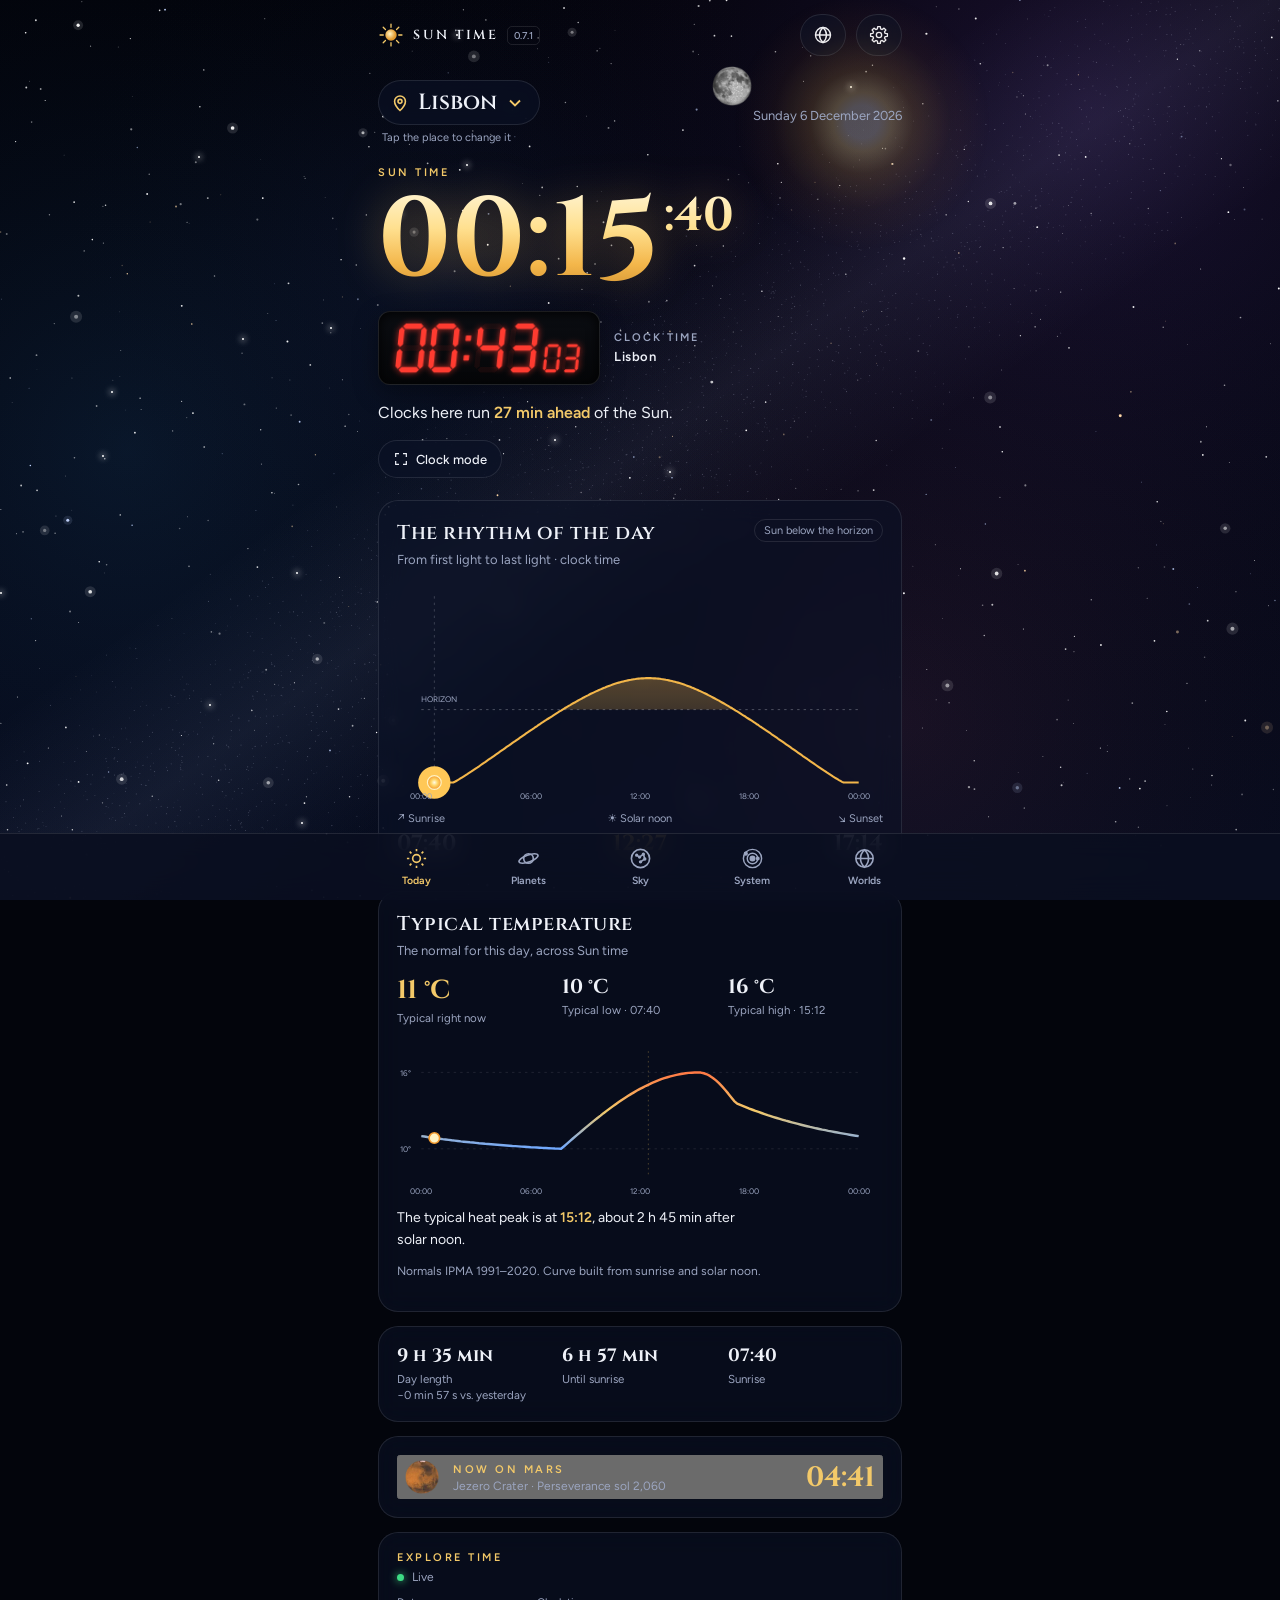
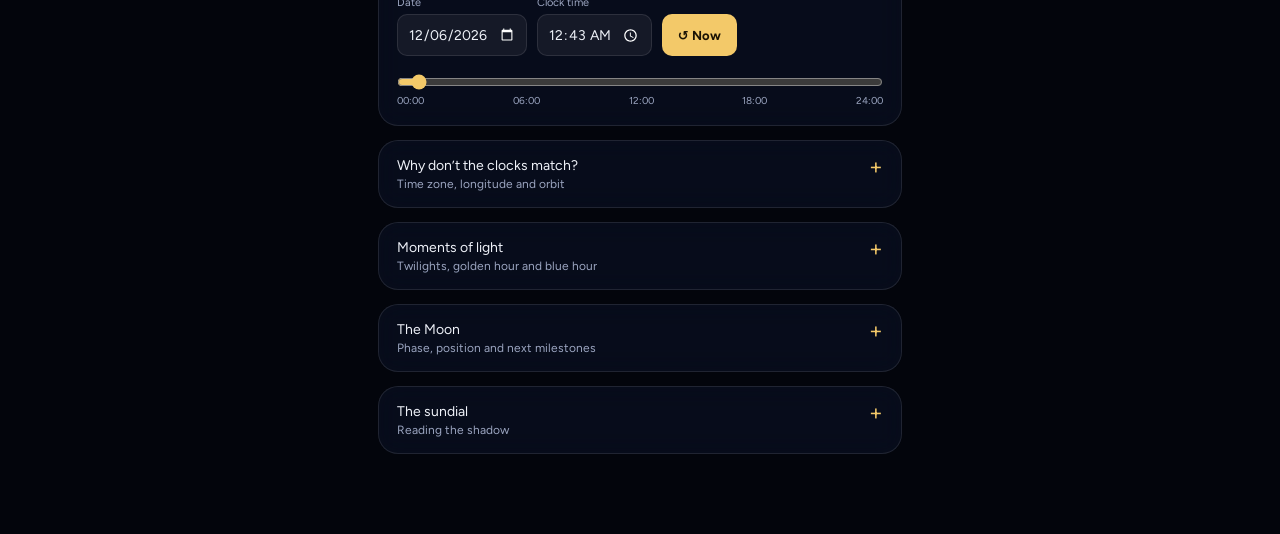
==== commit 5d885af6: "Add files via upload" ====
--- a/preview/index.html
+++ b/preview/index.html
@@ -251,6 +251,15 @@
 [dir="rtl"] details.card>summary{padding:16px 18px 16px 44px}
 [dir="rtl"] details.card>summary::after{right:auto;left:18px}
 [dir="rtl"] .place-item,[dir="rtl"] .world,[dir="rtl"] .teaser{text-align:right}
+.planet-dot.p-saturno{transform:scale(1.55)}
+.compare{font-size:12px}
+.compare td,.compare th{white-space:nowrap}
+.compare th{font-size:10px;letter-spacing:.5px;padding:6px 3px}
+.compare td{padding:7px 3px}
+.compare td:first-child{padding-left:0}
+.compare td:last-child,.compare th:last-child{text-align:right;padding-right:0}
+.compare td[colspan]{white-space:normal;text-align:left;font-weight:400}
+@media(max-width:380px){.compare{font-size:11px}.compare th{font-size:9px}.card:has(.compare){padding:14px}}
 </style>
 </head>
 <body data-theme="espaco" data-lcd="vermelho">
@@ -258,9 +267,9 @@
 <div class="twinkles" id="twinkles" aria-hidden="true"></div>
 <div class="wrap">
 <header class="top">
-  <a href="#" class="brand" id="brand"><svg class="sunmark" viewBox="0 0 32 32" aria-hidden="true"><defs><radialGradient id="bm" cx="40%" cy="40%"><stop offset="0" stop-color="#fff3c4"/><stop offset="1" stop-color="#e29a2e"/></radialGradient></defs><circle cx="16" cy="16" r="7" fill="url(#bm)"/><g stroke="#f3c969" stroke-width="1.6" stroke-linecap="round"><path d="M16 2.5v4M16 25.5v4M2.5 16h4M25.5 16h4M6.4 6.4l2.8 2.8M22.8 22.8l2.8 2.8M6.4 25.6l2.8-2.8M22.8 9.2l2.8-2.8"/></g></svg><span data-i18n="appName">HORA DO SOL</span> <small>0.7</small></a>
+  <a href="#" class="brand" id="brand"><svg class="sunmark" viewBox="0 0 32 32" aria-hidden="true"><defs><radialGradient id="bm" cx="40%" cy="40%"><stop offset="0" stop-color="#fff3c4"/><stop offset="1" stop-color="#e29a2e"/></radialGradient></defs><circle cx="16" cy="16" r="7" fill="url(#bm)"/><g stroke="#f3c969" stroke-width="1.6" stroke-linecap="round"><path d="M16 2.5v4M16 25.5v4M2.5 16h4M25.5 16h4M6.4 6.4l2.8 2.8M22.8 22.8l2.8 2.8M6.4 25.6l2.8-2.8M22.8 9.2l2.8-2.8"/></g></svg><span data-i18n="appName">HORA DO SOL</span> <small>0.7.1</small></a>
   <button class="iconbtn" id="worldBtn" type="button" data-i18n-aria="worldBtn" aria-haspopup="dialog"><svg viewBox="0 0 24 24" fill="none" stroke="currentColor" stroke-width="1.7"><circle cx="12" cy="12" r="9"/><path d="M3 12h18M12 3c2.8 2.6 4.2 5.6 4.2 9s-1.4 6.4-4.2 9c-2.8-2.6-4.2-5.6-4.2-9S9.2 5.6 12 3z"/></svg></button>
-  <button class="iconbtn" id="settingsBtn" type="button" data-i18n-aria="settingsBtn" aria-haspopup="dialog"><svg viewBox="0 0 24 24" fill="none" stroke="currentColor" stroke-width="1.7" stroke-linejoin="round"><path d="M10.3 2.6h3.4l.5 2.6c.6.2 1.2.5 1.7.9l2.5-.9 1.7 2.9-2 1.7c.1.6.1 1.3 0 1.9l2 1.7-1.7 2.9-2.5-.9c-.5.4-1.1.7-1.7.9l-.5 2.6h-3.4l-.5-2.6c-.6-.2-1.2-.5-1.7-.9l-2.5.9-1.7-2.9 2-1.7c-.1-.6-.1-1.3 0-1.9l-2-1.7 1.7-2.9 2.5.9c.5-.4 1.1-.7 1.7-.9z"/><circle cx="12" cy="12" r="3"/></svg></button>
+  <button class="iconbtn" id="settingsBtn" type="button" data-i18n-aria="settingsBtn" aria-haspopup="dialog"><svg viewBox="0 0 24 24" fill="none" stroke="currentColor" stroke-width="1.6" stroke-linejoin="round"><path d="M10.08,4.65 L10.44,1.92 L13.56,1.92 L13.92,4.65 L15.84,5.44 L18.03,3.77 L20.23,5.97 L18.56,8.16 L19.35,10.08 L22.08,10.44 L22.08,13.56 L19.35,13.92 L18.56,15.84 L20.23,18.03 L18.03,20.23 L15.84,18.56 L13.92,19.35 L13.56,22.08 L10.44,22.08 L10.08,19.35 L8.16,18.56 L5.97,20.23 L3.77,18.03 L5.44,15.84 L4.65,13.92 L1.92,13.56 L1.92,10.44 L4.65,10.08 L5.44,8.16 L3.77,5.97 L5.97,3.77 L8.16,5.44Z"/><circle cx="12" cy="12" r="3.2"/></svg></button>
 </header>
 
 <main class="view on" id="view-hoje">
@@ -1064,7 +1073,7 @@
       lines += `<div class="pl-line soft">${b.k === 'lua' ? phaseName(elongation(best.t)) + ', ' + t('moonIllum', {p: nf0.format(moon(best.t).illum*100), d: nf1.format(elongation(best.t)/360*29.530588)}) : t('brightness', {b: brightness(mag), m: signed(mag).replace('+', '')})}.</div>`;
     } else lines += `<div class="pl-line soft">${elong < 15 ? t('tooClose') : t('tooLow')}</div>`;
     const badge = best ? (mag < 6 || b.k === 'lua' ? `<span class="badge yes">${t('visible')}</span>` : `<span class="badge">${t('needScope')}</span>`) : `<span class="badge">${t('notVisible')}</span>`;
-    return `<section class="card pl"><span class="planet-dot photo" style="background:${photoCSS(b.k)}"></span><div class="pl-main"><div class="pl-name"><b>${pname(b.k)}</b>${badge}</div>${lines}</div></section>`;
+    return `<section class="card pl"><span class="planet-dot photo p-${b.k}" style="background:${photoCSS(b.k)}"></span><div class="pl-main"><div class="pl-name"><b>${pname(b.k)}</b>${badge}</div>${lines}</div></section>`;
   }).join('');
 }
 
@@ -1129,15 +1138,16 @@
 function worldCardsHTML(){
   return WORLDS.map(w => {
     const n = worldNow(w, viewMs), cur = (world ? world.k : 'terra') === w.k;
-    return `<button type="button" class="world${cur ? ' cur' : ''}" data-world="${w.k}"><span class="planet-dot photo" style="background:${worldDot(w.k)}"></span><span class="world-main"><b>${pname(w.k)}</b><span class="muted" style="display:block">${wsite(w)}</span></span><span class="world-time">${hhmm(n.lst)}<small>${t('sunTimeUpper')}</small></span></button>`;
+    return `<button type="button" class="world${cur ? ' cur' : ''}" data-world="${w.k}"><span class="planet-dot photo p-${w.k}" style="background:${worldDot(w.k)}"></span><span class="world-main"><b>${pname(w.k)}</b><span class="muted" style="display:block">${wsite(w)}</span></span><span class="world-time">${hhmm(n.lst)}<small>${t('sunTimeUpper')}</small></span></button>`;
   }).join('');
 }
+const durC = sec => { if (sec >= 2*86400) return `${nf1.format(sec/86400)} ${t('daysWord')}`; const h = Math.floor(sec/3600), m = Math.round(sec%3600/60); return m ? `${h} h ${m} min` : `${h} h`; };
 const yearText = d => d < 1000 ? t('days', {v: nf0.format(d)}) : t('years', {v: nf1.format(d/365.25)});
 const perYear = w => { const v = w.ano*86400/w.sol; return v < 10 ? nf1.format(v) : nf0.format(v); };
 function renderMundos(){
   $('worldCards').innerHTML = worldCardsHTML();
   $('compare').innerHTML = `<tr><th>${t('colWorld')}</th><th>${t('colDay')}</th><th>${t('colYear')}</th><th>${t('colPerYear')}</th></tr>` + WORLDS.map(w =>
-    `<tr class="${(world ? world.k : 'terra') === w.k ? 'me' : ''}"><td>${pname(w.k)}</td><td>${durS(w.sol)}</td><td>${w.k === 'lua' ? t('moonYear') : yearText(w.ano)}</td><td>${perYear(w)}</td></tr>`).join('') +
+    `<tr class="${(world ? world.k : 'terra') === w.k ? 'me' : ''}"><td>${pname(w.k)}</td><td>${durC(w.sol)}</td><td>${w.k === 'lua' ? t('moonYear') : yearText(w.ano)}</td><td>${perYear(w)}</td></tr>`).join('') +
     `<tr><td colspan="4" class="muted">${t('compareNote')}</td></tr>`;
   renderRoutine();
 }
